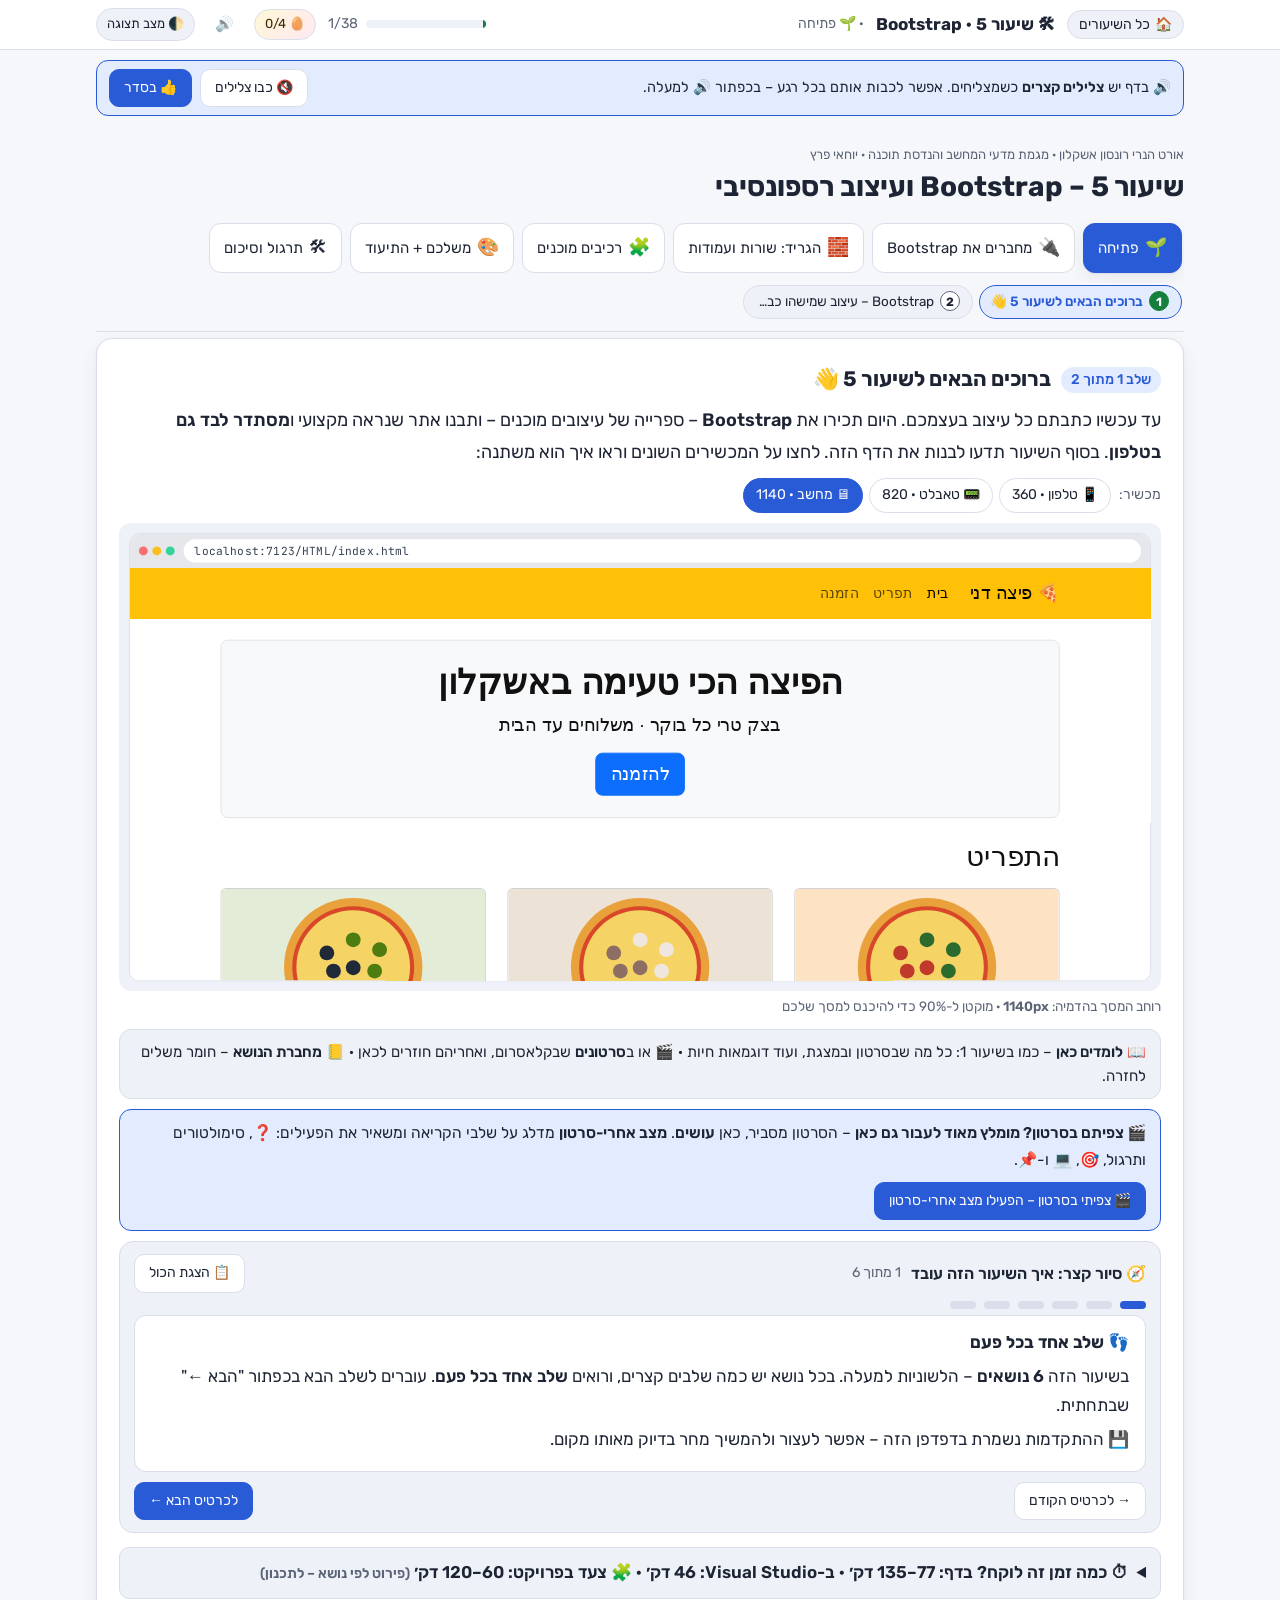
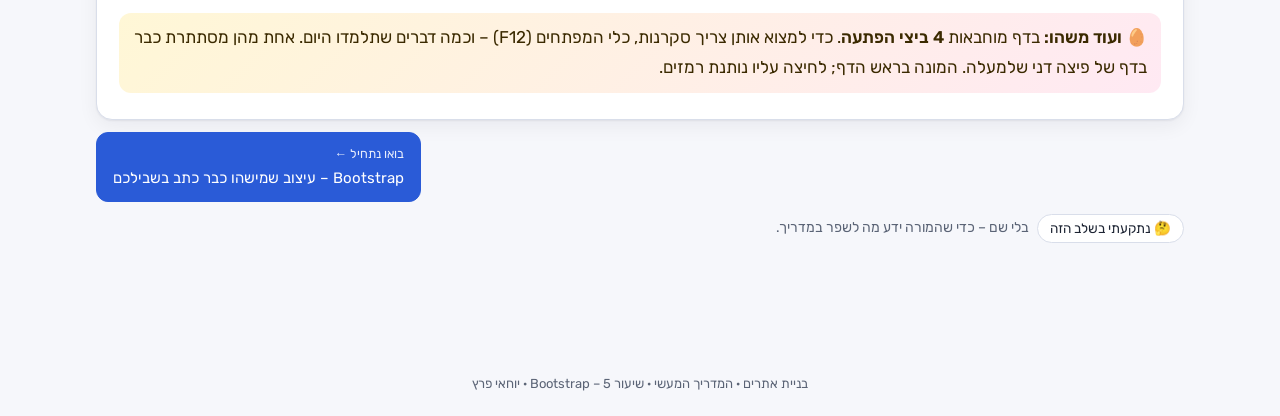
==== bootstrap.html @ 1a8875f1 "Course review fixes: lessons 1-6, submission 1, JS draft restructure" ====
<!DOCTYPE html>
<html lang="he" dir="rtl">
<head>
<meta charset="utf-8" />
<meta name="viewport" content="width=device-width, initial-scale=1" />
<title>שיעור 5 – Bootstrap ועיצוב רספונסיבי | המדריך המעשי</title>
<link rel="preconnect" href="https://fonts.googleapis.com" />
<link href="https://fonts.googleapis.com/css2?family=Rubik:wght@400;500;700&family=JetBrains+Mono:wght@400;600&display=swap" rel="stylesheet" />
<link rel="stylesheet" href="assets/course.css" />
<style>
/* device simulator: the frame keeps its real width and is scaled down to fit */
.dsz{direction:ltr;flex:0 0 auto}
.dsz .framewrap{max-width:none;transform-origin:0 0;transition:none}
.devnote{font-size:13.5px;color:var(--muted);margin-top:4px}
.fh .framewrap{max-width:100%}
/* phone shell for the viewport simulation */
.phone{width:384px;background:#111827;border-radius:34px;padding:14px 12px 18px;transform-origin:0 0;box-shadow:0 10px 30px rgba(0,0,0,.25)}
.phone .notch{width:90px;height:8px;border-radius:99px;background:#374151;margin:0 auto 10px}
.phone .framewrap{border:0;border-radius:14px;max-width:none}
.pclip{width:360px;height:500px;overflow:hidden;background:#fff}
.pclip iframe.mini{transform-origin:0 0;transition:none;margin:0}
/* playground: editor above, wide preview below */
#pg .pg{grid-template-columns:1fr}
#pg .editor textarea{min-height:260px}
/* small helpers */
.rulecap{font-size:13.5px;color:var(--muted)}
.compare .fh{min-width:0}
.egg-w{display:none}
@media (min-width:700px) and (max-width:760px){.egg-w{display:block}}
.egg-w{background:#ede9fe;color:#4c1d95;border-radius:10px;padding:10px 14px;margin-top:12px;font-weight:600}
#pg .pg>*{min-width:0}
.devices{min-width:0}
.ftree{overflow-x:auto}
.pathbox{overflow-wrap:anywhere}
code.brk{white-space:normal!important;overflow-wrap:anywhere}
.stepbox code{white-space:normal;overflow-wrap:anywhere}
.cv .ln.over{background:rgba(244,63,94,.18);border-left-color:#f43f5e}
.cv .ln.over::after{content:"לא נכנס!";font-family:Rubik,Arial,sans-serif;font-size:11px;background:#f43f5e;color:#fff;border-radius:99px;padding:0 7px;margin-left:10px;vertical-align:1px}
td code{overflow-wrap:normal;white-space:normal}
.crumb{direction:ltr;unicode-bidi:isolate}
.cls{font-family:"JetBrains Mono",Consolas,monospace;direction:ltr;unicode-bidi:isolate}
.nw{white-space:nowrap}
.navparts>li{margin-bottom:8px}
.navparts ul{margin-top:6px}
</style>
</head>
<body data-lesson="l5" data-title="שיעור 5" data-next="razor.html" data-next-name="Razor Pages ותבנית Layout">
<header class="topbar"><div class="in">
  <span class="brand">🛠 שיעור 5 · Bootstrap</span>
  <span class="now" id="now"></span>
  <span class="progress" title="שלבים שעברתם בשיעור"><span class="bar"><i id="progBar"></i></span> <span id="progTxt">0/0</span></span>
  <button class="eggbtn" id="eggBtn" type="button" title="ביצי הפתעה – לחצו לרמזים">🥚 <span id="eggCount">0/4</span></button>
  <button class="themebtn" id="themeBtn" type="button">🌓 מצב תצוגה</button>
</div></header>
<dialog id="eggDlg" aria-labelledby="eggTitle">
  <div class="dlg-h"><h3 id="eggTitle">🥚 ביצי הפתעה</h3><button class="btn" type="button" id="eggClose" aria-label="סגירה">✕</button></div>
  <p class="muted" id="eggIntro">בדף מוחבאות 4 ביצים. כל אחת נמצאת בעזרת משהו שלומדים בשיעור. תקועים? לחצו על "רמז נוסף".</p>
  <ul class="egglist" id="eggList"></ul>
  <form class="codebox" id="codeForm"><label for="codeIn">מצאתם קוד סודי?</label><input id="codeIn" autocomplete="off" spellcheck="false" placeholder="הקלידו כאן" /><button class="btn primary" type="submit">בדיקה</button></form>
  <p id="codeMsg" class="res-note"></p>
</dialog>
<div class="toast" id="toast" role="status" aria-live="polite"></div>
<div class="party" id="party" aria-hidden="true"></div>

<main>
<div class="lesson-head">
  <div class="school">אורט הנרי רונסון אשקלון · מגמת מדעי המחשב והנדסת תוכנה · יוחאי פרץ</div>
  <h1>שיעור 5 – Bootstrap ועיצוב רספונסיבי</h1>
</div>
<nav class="topics" id="topics" aria-label="נושאי השיעור"></nav>
<nav class="steps" id="steps" aria-label="השלבים בנושא"></nav>

<!-- ====================================================== 1. opening -->
<section class="topic" data-id="start" data-icon="🌱" data-title="פתיחה">
  <article class="spread welcome">
    <h3>ברוכים הבאים לשיעור 5 👋</h3>
    <p class="lead">עד עכשיו כתבתם כל עיצוב בעצמכם. היום תכירו את <b>Bootstrap</b> – ספרייה של עיצובים מוכנים – ותבנו אתר שנראה מקצועי ו<b>מסתדר לבד גם בטלפון</b>. בסוף השיעור תדעו לבנות את הדף הזה. לחצו על המכשירים השונים וראו איך הוא משתנה:</p>
    <div id="welcomeDev"></div>
    <div class="ways mini"><p>📖 <b>לומדים כאן</b> – כמו בשיעור 1: כל מה שבסרטון ובמצגת, ועוד דוגמאות חיות · 🎬 או ב<b>סרטונים</b> שבקלאסרום, ואחריהם חוזרים לכאן · 📒 <b>מחברת הנושא</b> – חומר משלים לחזרה.</p></div>
    <ol class="ctour" aria-label="🧭 סיור קצר: איך השיעור הזה עובד">
      <li data-t="👣 שלב אחד בכל פעם"><p>בשיעור הזה <b>6 נושאים</b> – הלשוניות למעלה. בכל נושא יש כמה שלבים קצרים, ורואים <b>שלב אחד בכל פעם</b>. עוברים לשלב הבא בכפתור "הבא ←" שבתחתית.</p><p>💾 ההתקדמות נשמרת בדפדפן הזה – אפשר לעצור ולהמשיך מחר בדיוק מאותו מקום.</p></li>
      <li data-t="👆 לומדים בעשייה"><p>כל דוגמה כאן <b>חיה</b>, ובהרבה מהן יש <b>כפתורי מכשיר</b>: 📱 טלפון, 📟 טאבלט, 🖥 מחשב. לוחצים – ורואים איך אותו דף בדיוק מסתדר בכל מסך. אי אפשר לשבור כלום.</p><p>❓ לפני חלק מהתוצאות יש <b>שאלת ניחוש</b>. מותר לטעות – בשביל זה היא שם.</p></li>
      <li data-t="💻 בסוף כל נושא: עושים באמת"><p>שלב <b>"עכשיו אצלכם ב-Visual Studio"</b>. הפעם עובדים ישר על <b>האתר שלכם</b>: מחברים אליו את Bootstrap, והופכים את דף התוכן הראשון (about.html – או השם שנתתם לדף שלכם) ל<b>דף הבסיס</b> של כל דפי התוכן – עם גריד, תפריט וכרטיסים.</p><p>🎯 אחריו – <b>בדיקת הבנה</b> קצרה, בלי ציון. טעיתם? היא תראה לאיזה שלב לחזור.</p></li>
      <li data-t="🆘 נתקעתם?"><p>בכל "עכשיו אצלכם" יש 🔧 <b>רשימת בדיקה</b> – בודקים לפי הסדר. כמעט תמיד התקלה שם.</p><p>עדיין תקועים? 🆘 <b>"ככה שואלים"</b>: את <b>המנטור</b> – כשהקוד לא עובד, או את <b>המחברת</b> בקלאסרום – כשלא הבנתם משהו בחומר.</p></li>
      <li data-t="📌 מה מגישים"><p><b>אחרי השיעור הזה לא מגישים כלום.</b> שיעור 5 ושיעור 6 ביחד מובילים למטלה אחת: <span data-asg="5"></span>. זו <b>הגשה 1</b> – האתר המעוצב כולו – ומגישים אותה רק אחרי שיעור 6.</p><p>כל מה שתבנו היום נכנס להגשה הזו. בסוף השיעור יש שלב שמסכם מה כבר מוכן ומה נשאר (<a href="#" data-go="practice:3">מה מגישים אחרי השיעור הזה?</a>), ולהגשה עצמה יש דף ליווי: <a href="submission1.html">הגשה 1 – צעד אחרי צעד</a>.</p></li>
      <li data-t="⏳ לפני שמתחילים"><p>פתחו ב-Visual Studio את <b>הפרויקט שלכם</b>. צריך שיהיו בו: דף הנחיתה index.html (בקלאסרום הוא נקרא "הדף הראשי"), דף התוכן about.html (או השם שנתתם לו), קובץ העיצוב site-style.css, ושלושת דפי הטפסים. חסר משהו? קודם <a href="html-advanced.html">שיעור 4</a>.</p><p>עוד לא הגשתם את <span data-asg="4"></span>? הגישו אותה לפני שממשיכים: בשיעור הזה מחליפים את כותרת האתר שבניתם בשבילה.</p><p>⏱ כמה זמן הכול לוקח? פתחו למטה את <b>"כמה זמן זה לוקח?"</b> – ותכננו. אפשר (ורצוי) בכמה ישיבות. 🖥 בשלבי 💻 (עכשיו אצלכם) הכי נוח: הדף הזה בחצי מסך, ו-Visual Studio בחצי השני. בשאר השלבים – הדף לבד.</p></li>
    </ol>
    <div class="eggnote">🥚 <b>ועוד משהו:</b> בדף מוחבאות <b><span class="eggn">4</span> ביצי הפתעה</b>. כדי למצוא אותן צריך סקרנות, כלי המפתחים (F12) – וכמה דברים שתלמדו היום. אחת מהן מסתתרת כבר בדף של פיצה דני שלמעלה. המונה בראש הדף; לחיצה עליו נותנת רמזים.</div>
  </article>

  <article class="spread">
    <h3>Bootstrap – עיצוב שמישהו כבר כתב בשבילכם</h3>
    <p><b>Bootstrap</b> היא <b>ספרייה</b> (library) – אוסף מוכן של אלפי כללי CSS, ועוד קצת JavaScript (השפה שרצה בדפדפן, שהזכרנו בשיעור 4) לדברים שזזים, כמו תפריט שנפתח. אתם לא כותבים את הכללים – רק <b>מוסיפים לתגיות שמות של class</b>, ו-Bootstrap כבר יודע איך לעצב אותן.</p>
    <p>הנה אותו HTML בדיוק, פעמיים. בקוד אין אף שורת CSS שלנו – רק class-ים. ההבדל היחיד: בדוגמה אחת הדף מחובר לקובץ של Bootstrap. (את השמות עצמם עוד לא צריך להכיר – נלמד אותם אחד אחד.)</p>
    <div class="codeblock"><pre class="cv" id="s12code"></pre></div>
    <div class="compare" id="s12"></div>
    <div class="bridge">בשיעור 3 <b>המצאתם</b> שם של class (כמו <code>sale</code>) ו<b>כתבתם</b> לו כלל CSS. עם Bootstrap החלק השני כבר עשוי: מישהו כתב אלפי כללים, ואתם רק <b>מלבישים את השמות</b> על התגיות. ממש כמו ב-C#: אתם כותבים <code>Console.WriteLine</code> בלי לכתוב בעצמכם איך היא עובדת – מישהו כבר כתב אותה בספרייה.</div>
    <p>ומה כתוב בתוך הקובץ של Bootstrap? כללי CSS רגילים, כמו שכתבתם בשיעור 3. הנה שניים מהם, בגרסה מפושטת (בקובץ האמיתי הם כתובים בצורה מתוחכמת יותר – אבל זה מה שהם עושים):</p>
    <div class="codeblock"><pre class="cv" id="s12css"></pre></div>
    <div class="what">את <code>text-align: center;</code> אתם מכירים משיעור 3. ה-class <code>text-center</code> הוא בסך הכול <b>שם מוכן</b> להוראה הזו – לכן הכותרת בדוגמה למעלה עברה לאמצע רק בצד שמחובר ל-Bootstrap.</div>
    <p>ועוד דבר שרואים בהשוואה: האותיות של הכותרת "פיצה דני" נעשו <b>דקות יותר</b> – ואף class לא ביקש את זה. ב-Bootstrap יש שני סוגי כללים: כללי class, שפועלים רק על תגית שכתבתם עליה את השם; וקומץ <b>כללי בסיס</b> לתגיות עצמן – כמו <code>body</code>, <code>h1</code> ו-<code>a</code> – שפועלים על כל הדף מהרגע שהקובץ מחובר: גופן, גודל ועובי של כותרות, צבע קישורים.</p>
    <p>היתרון הגדול: אתר שבנוי עם Bootstrap <b>מתאים את עצמו לגודל המסך</b> – מחשב, טאבלט וטלפון. לזה קוראים <b>עיצוב רספונסיבי</b> (responsive – "מגיב" לגודל המסך).</p>
    <div class="tip">💡 הבית של Bootstrap הוא האתר <a href="https://getbootstrap.com/" target="_blank" rel="noopener">getbootstrap.com</a>. יש בו הסברים ודוגמאות לכל class. נשתמש בו לאורך השיעור.</div>
  </article>
</section>

<!-- ====================================================== 2. setup -->
<section class="topic" data-id="setup" data-icon="🔌" data-title="מחברים את Bootstrap">
  <article class="spread">
    <h3>שלוש שורות בכל דף</h3>
    <p>כדי שדף ישתמש ב-Bootstrap, מוסיפים לו שלוש שורות. הנה דף שלם – השורות החדשות מסומנות. (שימו לב: בשם קובץ ה-CSS יש <b>rtl</b>. למה? <a href="#" data-go="setup:4">בשלב 4</a>.)</p>
    <div class="codeblock"><pre class="cv" id="s21code"></pre></div>
    <table>
      <tr><th>שורה</th><th>איפה</th><th>מה היא עושה</th></tr>
      <tr><td>שורת ה-<code>meta</code> עם viewport</td><td>ב-head</td><td>חשובה בטלפון. נבין אותה <a href="#" data-go="setup:5">בעוד כמה שלבים</a>.</td></tr>
      <tr><td><code>link</code> לקובץ ה-CSS</td><td>ב-head</td><td>מחברת את כל הכללים של Bootstrap – בדיוק כמו ה-link לקובץ העיצוב משיעור 3 (בדף התרגול זה היה style.css, ובאתר שלכם – <span class="nw">site-style.css</span>).</td></tr>
      <tr><td><code>script</code> לקובץ ה-JS</td><td>בסוף ה-body, לפני <code>&lt;/body&gt;</code></td><td>מחברת את קוד ה-JavaScript של Bootstrap – הוא מפעיל דברים שזזים, כמו תפריט שנפתח בלחיצה.</td></tr>
    </table>
    <div class="what"><code>script</code> היא תגית חדשה: היא מחברת לדף קובץ JavaScript – כמו ש-<code>link</code> מחברת קובץ CSS. המאפיין <code>src</code> אומר איפה הקובץ, בדיוק כמו בתמונה. למה היא בסוף ה-body? כי קודם הדפדפן מציג את התוכן, ורק אחר כך טוען את הקוד ש"מפעיל" אותו – כך הדף מופיע מהר יותר.</div>
    <div class="trap">סוגרים את script בקיצור, כמו את link – כותבים <code>&lt;script src="..." /&gt;</code> ומסיימים. ב-meta, ב-link וב-img הקיצור עובד, כי אין להן תוכן. script היא תגית עם פתיחה וסגירה, והדפדפן לא מקבל בה את הקיצור: הקוד של Bootstrap לא ירוץ – ולא תופיע שום הודעת שגיאה. תמיד כותבים <code>&lt;script src="..."&gt;&lt;/script&gt;</code> – עם תגית סוגרת, גם כשאין שום דבר באמצע.</div>
    <div class="tip">💡 לפעמים קוראים לשלב הזה "התקנה" של Bootstrap. בפועל לא מתקינים כלום – רק <b>מקשרים</b> לקבצים, כמו שקישרתם לקובץ CSS.</div>
    <details class="more"><summary>🚀 להעמקה: למה דווקא bundle?</summary>
      <p>בתיקייה js של Bootstrap יש כמה קבצים. <b>bundle</b> פירושו "חבילה": בקובץ <code>bootstrap.bundle.min.js</code> ארוז גם הקוד של Bootstrap וגם ספרייה קטנה נוספת בשם <b>Popper</b>, שיודעת לחשב איפה להציג חלונית קופצת – למשל רשימה נפתחת (dropdown) או בועת הסבר (tooltip) – כך שלא תיחתך בקצה המסך.</p>
      <p>הקובץ <code>bootstrap.min.js</code> (בלי bundle) הוא בלי Popper. לכן הכי פשוט לקשר תמיד ל-bundle – וכל הרכיבים יעבדו. אפשר לקרוא עוד ב-<a href="https://getbootstrap.com/docs/5.3/getting-started/introduction/" target="_blank" rel="noopener">התיעוד של Bootstrap</a> (באנגלית).</p>
    </details>
  </article>

  <article class="spread act">
    <h3>Bootstrap כבר נמצא בפרויקט שלכם</h3>
    <p>כשיצרתם את הפרויקט, Visual Studio כבר הכניס לתוכו את Bootstrap – בתיקייה <b>wwwroot/lib/bootstrap/dist</b>. לכן מקשרים לקבצים שבפרויקט, ולא לאתר באינטרנט. בואו נלך מהדף אל הקובץ, צעד אחר צעד. לחצו על "הצעד הבא" (הקובץ שאליו רוצים להגיע מסומן בקו ירוק מקווקו):</p>
    <div class="walk">
      <div class="ftree" id="ftree"></div>
      <div>
        <div class="pathbox" id="pathbox"></div>
        <p id="walkTxt" style="min-height:3.5em"></p>
        <div class="ctrls"><button class="btn primary" id="walkNext" type="button">הצעד הבא ←</button><button class="btn" id="walkReset" type="button">↺ מההתחלה</button></div>
      </div>
    </div>
    <div class="bridge">זה בדיוק כמו <code>../css/site-style.css</code> משיעור 3, רק דרך יותר תיקיות: <code>../</code> עולה מ-HTML ל-wwwroot, ומשם נכנסים פנימה, תיקייה אחרי תיקייה: <span class="crumb">lib/bootstrap/dist/css</span>. זה נתיב יחסי (relative), כמו בשיעורים 2 ו-3. וקובץ ה-JS? אותו מסלול, רק בתיקייה js במקום css: <code class="brk">../lib/bootstrap/dist/js/bootstrap.bundle.min.js</code></div>
    <div class="tip">💡 מה זה <b>min</b> בשם הקובץ? minified – "מכווץ": מחקו ממנו את כל הרווחים והשורות כדי שייטען מהר. אל תערכו אותו – לעיצוב שלכם יש קובץ משלכם. ורוצים לדעת איזו גרסה של Bootstrap יש בפרויקט? פתחו את הקובץ – הגרסה כתובה בשורות הראשונות שלו. בפרויקט שלכם זו כנראה גרסה 5.1 או גרסה 5.3. כל מה שלומדים בשיעור הזה עובד בשתיהן.</div>
  </article>

  <article class="spread">
    <h3>דרך אחרת: לקשר לאינטרנט (CDN)</h3>
    <p>אפשר גם לקשר לקבצים של Bootstrap ששמורים <b>באינטרנט</b>. השרת שמגיש אותם נקרא <b>CDN</b> (Content Delivery Network – רשת שרתים שמגישה קבצים מוכנים במהירות, מכל מקום בעולם). <b>בקורס לא נשתמש בדרך הזו</b> – אבל תפגשו אותה בהרבה דוגמאות ברשת, אז כדאי לזהות אותה. ככה היא נראית:</p>
    <div class="codeblock"><pre class="cv" id="s23code"></pre></div>
    <table>
      <tr><th></th><th>📁 קבצים בפרויקט (מה שאנחנו עושים)</th><th>🌐 CDN</th></tr>
      <tr><td><b>מה כותבים ב-href</b></td><td>נתיב בפרויקט: <code class="brk">../lib/bootstrap/...</code></td><td>כתובת אינטרנט: <code class="brk">https://cdn.jsdelivr.net/...</code></td></tr>
      <tr><td><b>בלי אינטרנט</b></td><td>עובד ✔</td><td>העיצוב עלול להיעלם ✘</td></tr>
      <tr><td><b>הגרסה</b></td><td>זו שבפרויקט שלכם (5.1 או 5.3)</td><td>זו שכתובה בכתובת (בדוגמה: 5.3.3) – עלולה להיות שונה ממה שלמדתם</td></tr>
    </table>
    <div class="what">בשתי הדרכים מקבלים את אותם class-ים בדיוק. ההבדל הוא רק <b>מאיפה</b> הדפדפן מביא את הקובץ. בפרויקט שלנו – מהפרויקט עצמו.</div>
  </article>

  <article class="spread act">
    <h3>דף בעברית: dir וקובץ RTL</h3>
    <p>עברית נכתבת <b>מימין לשמאל</b> – RTL (right to left). בדף בעברית עם Bootstrap צריך שני דברים:</p>
    <ol>
      <li>בתגית html: <code>lang="he" dir="rtl"</code> – כמו בכל דף שבניתם מאז שיעור 1.</li>
      <li>לקשר לקובץ המיוחד <code>bootstrap.rtl.min.css</code> – הוא נמצא באותה תיקייה בדיוק, ליד הקובץ הרגיל.</li>
    </ol>
    <p>למה צריך קובץ מיוחד? בואו נבדוק. הנה טופס קטן עם רשימה נפתחת ותיבת סימון (משיעור 4). את ה-class-ים של הטופס נכיר בהמשך השיעור – עכשיו חשוב רק <b>איפה כל דבר עומד</b>:</p>
    <div class="codeblock"><pre class="cv" id="s24code"></pre></div>
    <div class="predict" id="p24"></div>
    <!-- data-lock: the captions tell the answer of #p24 – the whole comparison is covered until the guess -->
    <div class="compare" id="s24" data-lock></div>
    <div class="what">הקובץ הרגיל של Bootstrap נכתב לאנגלית – הוא "חושב משמאל לימין". לכן עם הקובץ הרגיל, תיבת הסימון נדחקת לקצה ה<b>שמאלי</b> – רחוק מהמילים שבימין – וגם החץ של הרשימה בצד הלא נכון. למה <code>dir="rtl"</code> לבד לא הספיק? הוא הופך רק את מה שלא נקבע לו צד, כמו כיוון הטקסט. אבל בקובץ הרגיל יש כללים שכתוב בהם במפורש "שמאל" – ובהם dir לא נוגע. בקובץ ה-RTL אותם כללים כתובים הפוך. וגם להפך: קובץ ה-RTL בלי dir משאיר את הטקסט מיושר לשמאל. <b>לכן, בכל דף בעברית – שניהם: <code>dir="rtl"</code> וגם <code>bootstrap.rtl.min.css</code>.</b></div>
    <div class="tip">💡 רוצים לקרוא עוד? הדף על RTL בתיעוד של Bootstrap: <a href="https://getbootstrap.com/docs/5.3/getting-started/rtl/" target="_blank" rel="noopener">getbootstrap.com/docs/5.3/getting-started/rtl</a> (באנגלית).</div>
  </article>

  <article class="spread act">
    <h3>שורת ה-viewport: מה היא עושה?</h3>
    <p>נשארה השורה הראשונה מתוך השלוש (viewport – "חלון התצוגה": החלק של המסך שבו הדף מוצג):</p>
    <div class="codeblock"><pre class="cv" id="s25code"></pre></div>
    <p>כדי להבין אותה, צריך לדעת משהו מפתיע על טלפונים.</p>
    <div class="predict" id="p25"></div>
    <div class="ctrls"><div class="seg" id="s25seg"></div></div>
    <div id="s25"></div>
    <div class="what" id="s25what" hidden>טלפונים עדיין מכבדים אתרים ישנים, שנבנו רק למחשב. לכן, כשאין שורת viewport, הטלפון <b>מעמיד פנים שהמסך שלו רחב</b> (בערך 980 פיקסלים), בונה את הדף ברוחב הזה – ואז <b>מקטין הכול</b> כדי שייכנס. התוצאה: טקסט זעיר, וצריך לעשות זום עם האצבעות. השורה <code>width=device-width</code> אומרת: "הרוחב שלי הוא הרוחב האמיתי של המכשיר". רק אז Bootstrap יכול לסדר את הדף בשבילו.</div>
    <!-- data-lock: the slow explanation tells the answer, so it opens only after the guess -->
    <details class="more" data-lock><summary>🐢 רוצים הסבר לאט יותר?</summary>
      <p>דמיינו שמישהו שולח לכם פוסטר ענק, ברוחב של מטר. יש שתי דרכים להראות אותו בטלפון:</p>
      <ol>
        <li><b>להקטין את כל הפוסטר</b> כדי שייכנס למסך. רואים הכול – אבל האותיות קטנות מדי לקריאה. זה מה שהטלפון עושה <b>בלי</b> שורת viewport.</li>
        <li><b>לסדר את התוכן מחדש</b> ברוחב של הטלפון: אותו תוכן, באותיות רגילות, אחד מתחת לשני. זה מה שקורה <b>עם</b> שורת viewport – ו-Bootstrap הוא זה שמסדר.</li>
      </ol>
      <p>בשפת הקוד: <code>width=device-width</code> = "רוחב הדף = רוחב המכשיר". <code>initial-scale=1</code> = "בלי זום בהתחלה".</p>
    </details>
    <div class="tip">💡 איך בודקים דף בגודל של טלפון, בלי טלפון? בדפדפן במחשב: F12 (כלי המפתחים), ואז Ctrl+Shift+M – הדף מוצג בתוך מסגרת, ובראשה אפשר לבחור רוחב. כך תבדקו מעכשיו כל דף שלכם. ובטלפון שלכם? האתר שלכם לא ייפתח שם: localhost הוא "המחשב הזה" (שיעור 1), והטלפון הוא מחשב אחר. (ההדמיה שלמעלה מדמה את מה שטלפון אמיתי עושה.)</div>
    <div class="egg-w" id="eggWidth">🥚 תפסתם את המסך ברוחב המדויק! ההודעה הזו מופיעה רק כשהחלון ברוחב 700 עד 760 פיקסלים – כלל CSS שפועל רק בטווח רוחב מסוים. בדיוק ככה Bootstrap בנוי בפנים. הקוד הסודי: BREAKPOINT</div>
  </article>
  <article class="spread vsstep">
    <h3>💻 עכשיו אצלכם ב-Visual Studio</h3>
    <p>מחברים את Bootstrap ל<b>דף התוכן הראשון</b> שלכם (about.html משיעור 2 – או השם שנתתם לו), ולדף הנחיתה index.html. במהלך השיעור הדף about.html יהפוך ל<b>דף הבסיס</b> של כל דפי התוכן באתר – לכן מתחילים בו.</p>
    <ol class="vsdo">
      <li>ב-Solution Explorer פתחו את התיקיות wwwroot &rlm;←&rlm; lib &rlm;←&rlm; bootstrap &rlm;←&rlm; dist &rlm;←&rlm; css, ודאו שהקובץ <b>bootstrap.rtl.min.css</b> נמצא שם. זה הקובץ שאליו נקשר (<a href="#" data-go="setup:2">הדרך אליו – בשלב 2</a>).</li>
      <li>פתחו את about.html (בתיקייה HTML). בשורה של התגית html ודאו שכתוב <code>lang="he" dir="rtl"</code> (כמו בשיעור 2).</li>
      <li>בתוך ה-head, מיד אחרי השורה של <code>meta charset</code>, הדביקו את שתי השורות האלה. הן חייבות להיות <b>מעל</b> השורה של <span class="nw">site-style.css</span> שכבר יש לכם משיעור 3: קודם Bootstrap, ואחריו העיצוב שלכם – כך, כשכלל שלכם וכלל של Bootstrap שווים בכוח, שלכם מנצח. (למה? <a href="#" data-go="mine:1">בנושא "משלכם + התיעוד"</a>.)
        <div class="codeblock"><button class="copy" type="button">העתקה</button><pre data-code="html">
&lt;meta name="viewport" content="width=device-width, initial-scale=1" /&gt;
&lt;link rel="stylesheet" href="../lib/bootstrap/dist/css/bootstrap.rtl.min.css" /&gt;
</pre></div></li>
      <li>בסוף ה-body – בשורה האחרונה, מיד לפני <code>&lt;/body&gt;</code> – הדביקו:
        <div class="codeblock"><button class="copy" type="button">העתקה</button><pre data-code="html">
&lt;script src="../lib/bootstrap/dist/js/bootstrap.bundle.min.js"&gt;&lt;/script&gt;
</pre></div></li>
      <li>בדיקה שהחיבור עובד: לכותרת h1 של הדף הוסיפו <code>class="text-center"</code> – כמו <a href="#" data-go="start:2">בדוגמה הראשונה של השיעור</a>. (כבר יש לה class? הוסיפו את text-center באותן מירכאות, אחרי רווח.) שמרו (Ctrl+S), ואז קליק ימני על about.html &rlm;←&rlm; <b>View in Browser</b>.</li>
      <li>עשו את צעדים 2–4 גם בדף הנחיתה <b>index.html</b> – אותן שלוש שורות, באותם מקומות. כך שני הדפים מוכנים לתפריט המשותף שתבנו בנושא "רכיבים מוכנים".</li>
    </ol>
    <div class="expect">בכתובת שמסתיימת ב-<code>/HTML/about.html</code> רואים: הכותרת באמצע השורה – סימן ש-Bootstrap מחובר. גם בלי שהוספתם class, הדף נראה קצת אחרת – אלה <a href="#" data-go="start:2">כללי הבסיס</a> של Bootstrap: הכותרות בגודל ובעובי אחרים, ו-body בלי margin – לכן התוכן צמוד לקצה החלון (בנושא הבא container יחזיר את הרווח). ובדיקה בטוחה, גם אם הכותרת שלכם כבר הייתה באמצע קודם: בדפדפן F12 &rlm;←&rlm; Console – אין שגיאה אדומה (404). אותו דבר ב-index.html.</div>
    <div class="trouble" id="trSetup"></div>
  </article>
  <article class="spread cpstep">
    <h3>🎯 הבנתם את כל מה שלמדתם עד עכשיו?</h3>
    <div id="cpSetup"></div>
  </article>
</section>

<!-- ====================================================== 3. grid -->
<section class="topic" data-id="grid" data-icon="🧱" data-title="הגריד: שורות ועמודות">
  <article class="spread act">
    <h3>container, row, col – שלוש קופסאות</h3>
    <p>הדרך של Bootstrap לסדר דף נקראת <b>גריד</b> (Grid – רשת). היא בנויה משלוש קופסאות, אחת בתוך השנייה:</p>
    <ul>
      <li><code>container</code> – העוטף החיצוני. ממרכז את התוכן ושומר שהוא לא יימרח על כל רוחב של מסך ענק.</li>
      <li><code>row</code> – שורה.</li>
      <li><code>col</code> – עמודה בתוך השורה (column).</li>
    </ul>
    <p>הוסיפו קופסה אחרי קופסה, ושימו לב מה משתנה בכל פעם:</p>
    <div class="ctrls"><div class="seg" id="s31seg"></div></div>
    <div class="codeblock"><pre class="cv" id="s31code"></pre></div>
    <div id="s31"></div>
    <p class="rulecap">הצבעים והקווים – CSS קטן שהוספנו רק כדי שתראו את הקופסאות: <b style="color:#7c3aed">סגול עבה = container</b> (הוא div, כמו בשיעור 3), <b style="color:#16a34a">ירוק מקווקו = row</b>.</p>
    <div class="what" id="s31what"></div>
    <div class="bridge">זוכרים את הטבלאות משיעור 4? <code>row</code> הוא כמו שורה בטבלה (<code>tr</code>), ו-<code>col</code> הוא כמו תא (<code>td</code>). ההבדל הגדול: טבלה תמיד נשארת טבלה, וגריד יודע <b>להסתדר מחדש</b> בטלפון. עוד מעט תראו איך.</div>
  </article>

  <article class="spread act">
    <h3>12 חלקים בכל שורה</h3>
    <p>כל שורה מחולקת ל-<b>12 חלקים שווים</b>. המספר אחרי <code>col-</code> אומר כמה חלקים העמודה תופסת: <code>col-6</code> = 6 מתוך 12 = חצי. <code>col-4</code> = שליש. <code>col-3</code> = רבע. ו-<code>col</code> בלי מספר = כל העמודות מתחלקות שווה בשווה.</p>
    <div class="predict" id="p32"></div>
    <div class="ctrls"><div class="seg" id="s32seg"></div></div>
    <div class="codeblock"><pre class="cv" id="s32code"></pre></div>
    <div id="s32"></div>
    <p class="rulecap">הסרגל האפור למעלה (1 עד 12) – רק להמחשה, כדי לספור חלקים.</p>
    <div class="what" id="s32what"></div>
    <!-- data-lock: the trap and the slow explanation both tell the answer of #p32 – covered until the guess -->
    <div class="trap" id="s32trap" data-lock>עמודה יורדת שורה בלי שהתכוונתם. רציתם שתיים זו ליד זו וכתבתם <code>col-8</code> ועוד <code>col-6</code>? 14 לא נכנס ב-12, והשנייה <b>יורדת לשורה הבאה</b> – בלי הודעת שגיאה. רוצים אותן זו ליד זו? הסכום שלהן – 12 לכל היותר.</div>
    <details class="more" data-lock><summary>🐢 רוצים הסבר לאט יותר?</summary>
      <p>חשבו על פיצה של פיצה דני, חתוכה ל-<b>12 משולשים</b>. השורה (<code>row</code>) היא הפיצה, וכל עמודה מקבלת כמה משולשים:</p>
      <ul>
        <li><code>col-6</code> = 6 משולשים = חצי פיצה.</li>
        <li><code>col-4</code> = 4 משולשים = שליש. שלוש עמודות כאלה = פיצה שלמה.</li>
        <li><code>col-8</code> ועוד <code>col-6</code> = 14 משולשים – יותר ממה שיש בפיצה אחת! אז העמודה השנייה "עוברת" לפיצה הבאה, כלומר לשורה הבאה.</li>
      </ul>
      <p>ולמה דווקא 12? כי 12 מתחלק יפה ב-2, 3, 4 ו-6 – אפשר לחלק לחצאים, לשלישים ולרבעים.</p>
    </details>
    <div class="tip" data-lock>💡 ירידת שורה היא לא שגיאה – זה הכלל שכל הגריד בנוי עליו: עמודה שלא נכנסת יורדת לשורה הבאה. לכן <code>row</code> אחד יכול להחזיק כמה שורות על המסך. בשלבים הבאים נשתמש בזה בכוונה.</div>
  </article>

  <article class="spread act">
    <h3>איך זה נראה בטלפון?</h3>
    <p>שלוש מנות, כל אחת <code>col-4</code>. במחשב זה נראה מצוין. עכשיו בחרו <b>📱 טלפון</b>:</p>
    <div class="codeblock"><pre class="cv" id="s33code"></pre></div>
    <div id="s33"></div>
    <div class="what">בטלפון ברוחב 360, כל עמודה מקבלת שליש – בערך 120 פיקסלים. הטקסט נמעך לשורות קצרות, וקשה לקרוא. מה היינו רוצים? <b>סידור שמתאים לכל מסך</b> – ולא אותו סידור צפוף בכולם. לזה בדיוק נועדו נקודות השבירה – בשלב הבא.</div>
    <div class="tip">💡 על כפתורי המכשיר: המסגרת מקבלת בדיוק את הרוחב שבחרתם, ו-Bootstrap מגיב אליה כמו למסך אמיתי. כשהמסך שלכם צר מדי – ההדמיה מוקטנת כדי להיכנס, וכתוב מתחתיה בכמה.</div>
  </article>

  <article class="spread act">
    <h3>נקודות שבירה: col-md-4</h3>
    <p>אפשר לכתוב באמצע השם של עמודה <b>מאיזה רוחב מסך</b> ה-class מתחיל לפעול:</p>
    <div class="anat">
      <div class="tok" style="--tc:#93c5fd"><code>col</code><span><b>עמודה</b>כמו קודם</span></div>
      <div class="tok" style="--tc:#f9a8d4"><code>-md</code><span><b>מאיזה רוחב</b>שם של רוחב מסך</span></div>
      <div class="tok" style="--tc:#86efac"><code>-4</code><span><b>כמה חלקים</b>4 מתוך 12</span></div>
    </div>
    <p>לרוחב כזה קוראים <b>נקודת שבירה</b> (breakpoint) – הנקודה שבה הסידור "נשבר" ומשתנה. הטבלה של כל הרוחבים תיפתח אחרי הניחוש.</p>
    <div class="predict" id="p34"></div>
    <div class="codeblock"><pre class="cv" id="s34code"></pre></div>
    <div id="s34"></div>
    <div class="what" id="s34what" hidden>מ-md (768) ומעלה, כל מנה מקבלת 4 מתוך 12 – שלוש בשורה. מתחת ל-md, ה-class לא פועל, וכל מנה תופסת <b>שורה שלמה</b>. זה הכלל של 12 החלקים: 12 ועוד 12 ועוד 12 לא נכנס בשורה אחת, אז כל מנה יורדת שורה. עברו בין המכשירים וראו בדיוק איפה זה מתחלף.</div>
    <!-- data-lock: the C# bridge and the slow explanation tell the answer of #p34 – covered until the guess -->
    <p data-lock>הרוחבים של כל השמות:</p>
    <table data-lock>
      <tr><th>שם</th><th>מרוחב</th><th>מכשיר לדוגמה</th></tr>
      <tr><td>(בלי שם)</td><td>0</td><td>טלפון</td></tr>
      <tr><td><code>sm</code></td><td>576px</td><td>טלפון לרוחב</td></tr>
      <tr><td><code>md</code></td><td>768px</td><td>טאבלט</td></tr>
      <tr><td><code>lg</code></td><td>992px</td><td>מחשב קטן או חלון לא מלא</td></tr>
      <tr><td><code>xl</code></td><td>1200px</td><td>מסך מחשב רחב</td></tr>
      <tr><td><code>xxl</code></td><td>1400px</td><td>מסך גדול</td></tr>
    </table>
    <div class="tip" data-lock>💡 "טלפון", "טאבלט" ו"מחשב" הם רק דוגמאות. Bootstrap לא יודע איזה מכשיר יש לכם – הוא בודק דבר אחד: <b>כמה רחב חלון הדפדפן</b>. חלון צר במחשב מתנהג בדיוק כמו טלפון. בהדמיות "מחשב" הוא 1140 – נקודת השבירה <code>lg</code>; מסך מחשב רגיל, 1920, הוא כבר <code>xxl</code>.</div>
    <div class="bridge" data-lock>ב-C# זה היה נראה בערך כך – בדיוק מה ש-<code>col-md-4</code> אומר:<div class="codeblock"><pre class="cv" id="s34cs"></pre></div>Bootstrap כותב את התנאי בשבילכם בתוך הקובץ שלו.</div>
    <details class="more" data-lock><summary>🐢 רוצים הסבר לאט יותר?</summary>
      <p>כש-Bootstrap פוגש מנה עם <code>col-md-4</code>, הוא שואל שאלה אחת: "<b>חלון הדפדפן רחב לפחות 768 פיקסלים?</b>"</p>
      <ul>
        <li><b>כן</b> (טאבלט, מחשב) – המנה מקבלת 4 משולשים מתוך 12. שלוש מנות = שורה מלאה.</li>
        <li><b>לא</b> (טלפון) – ה-class "לא נדלק", והמנה מתנהגת כמו div רגיל: תופסת את כל הרוחב.</li>
      </ul>
      <p>הכלל לזכור: <b>class עם שם של נקודת שבירה פועל מהרוחב הזה ומעלה.</b> class בלי שם (כמו <code>col-4</code>) פועל תמיד, בכל רוחב.</p>
    </details>
  </article>

  <article class="spread act">
    <h3>🔬 מעבדת גריד: כמה class-ים על אותה עמודה</h3>
    <p>לעמודה מותר לתת <b>כמה class-ים של רוחב</b> – אחד לכל נקודת שבירה, עם רווח ביניהם. למשל <code>col-12 col-md-6</code>:</p>
    <ul>
      <li><code>col-12</code> – בלי שם של נקודת שבירה, אז הוא פועל <b>תמיד</b>: 12 מתוך 12, שורה שלמה.</li>
      <li><code>col-md-6</code> – "נדלק" מ-md ומעלה, ו<b>גובר</b> על הקודם: חצי שורה.</li>
    </ul>
    <p>הכלל: מבין ה-class-ים שכבר נדלקו, קובע זה של <b>נקודת השבירה הגדולה ביותר</b>. הסדר שבו כותבים אותם בתוך המירכאות לא משנה: <code>col-md-6 col-12</code> הוא אותו דבר בדיוק. עכשיו נסו בעצמכם – בחרו class לשלוש המנות, ועברו בין המכשירים. מתחת להדמיה כתוב כמה מנות יש בכל שורה.</p>
    <div class="ctrls"><span class="lbl">ה-class של כל מנה:</span><div class="seg" id="s35cls"></div></div>
    <div class="codeblock"><pre class="cv" id="s35code"></pre></div>
    <div id="s35"></div>
    <p class="res-note" id="s35count"></p>
    <div class="tip">
      <b>🎯 אתגר:</b> איזו מהאפשרויות נותנת <b>מנה אחת</b> בשורה בטלפון, <b>שתיים</b> בטלפון לרוחב ובטאבלט, ו<b>שלוש</b> במחשב? בחרו אותה, ובדקו אותה בכל ארבעת המכשירים – כשתעברו על כולם, המעבדה תודיע שפתרתם.
    </div>
    <details><summary>🔓 הראו לי את הפתרון</summary><p><code>col-sm-6 col-lg-4</code>. מתחת ל-sm אף class לא נדלק – שורה שלמה, מנה אחת. מ-sm (576) ומעלה נדלק <code>col-sm-6</code> – חצי, שתיים בשורה. ומ-lg (992) ומעלה נדלק גם <code>col-lg-4</code> וגובר – שליש, שלוש בשורה.</p></details>
  </article>

  <article class="spread act">
    <h3>row-cols, רווחים ותמונות</h3>
    <p>יש דרך קצרה יותר: במקום לכתוב class על <b>כל</b> עמודה, כותבים על <b>השורה</b> כמה עמודות יהיו בה (cols – קיצור של columns, עמודות). העמודות עצמן מקבלות רק <code>col</code>. עברו בין המכשירים:</p>
    <div class="ctrls"><span class="lbl">התמונות:</span><div class="seg" id="s36img"></div></div>
    <div class="codeblock"><pre class="cv" id="s36code"></pre></div>
    <div id="s36"></div>
    <p class="res-note" id="s36count"></p>
    <p class="rulecap">הקופסאות הצהובות – רק כדי שתראו איפה כל עמודה.</p>
    <div class="what">שלושה class-ים על השורה – שלושה כללים:
      <br>• <code>row-cols-1</code> – תמיד: עמודה אחת בשורה (טלפון).
      <br>• <code>row-cols-sm-2</code> – מ-sm ומעלה: שתיים בשורה (טלפון לרוחב).
      <br>• <code>row-cols-md-4</code> – מ-md ומעלה: ארבע בשורה (טאבלט ומחשב).
      <br>כל class גובר על הקודם כשהמסך מספיק רחב – אותו כלל מהמעבדה: קובעת נקודת השבירה הגדולה ביותר שכבר נדלקה.
      <br><br><span id="s36imgWhy"></span></div>
    <div class="tip">💡 ומה זה <code>g-3</code>? g = gutter – <b>רווח</b> בין העמודות, גם לרוחב וגם לגובה. המספר בין 0 (צמוד) ל-5 (הכי רחוק). רק ש-<code>g-5</code> רחב מדי לטלפון – הוא יוצר גלילה הצידה.</div>
    <details class="more"><summary>🚀 להעמקה: מה כתוב בתוך Bootstrap?</summary>
      <p>מאחורי כל class עם נקודת שבירה מסתתר כלל CSS מיוחד בשם <b>media query</b> (בערך: "שאלה על המסך"). הוא אומר לדפדפן: "את הכללים שבפנים – החילו רק כשהמסך רחב לפחות כך וכך". ככה, בקיצור, כתוב <code>col-md-4</code> בתוך הקובץ של Bootstrap:</p>
      <div class="codeblock"><pre data-code="css">
@media (min-width: 768px) {
    .col-md-4 {
        flex: 0 0 auto;      /* part of the row layout */
        width: 33.33333333%; /* 4 of 12 */
    }
}
</pre></div>
      <p>מתחת ל-768 הכלל פשוט <b>לא קיים</b> – ולכן העמודה תופסת שורה שלמה. אותו כלי זמין גם לכם: אפשר לכתוב media query <span class="nw">ב-site-style.css</span>, למשל כדי להקטין כותרת רק בטלפון. קראו עוד ב-<a href="https://developer.mozilla.org/en-US/docs/Web/CSS/CSS_media_queries/Using_media_queries" target="_blank" rel="noopener">MDN: Using media queries</a> (באנגלית).</p>
    </details>
  </article>
  <article class="spread vsstep">
    <h3>💻 עכשיו אצלכם ב-Visual Studio</h3>
    <p>הופכים את about.html ל<b>דף הבסיס של דפי התוכן</b>: container שמרחיק את התוכן מהקצוות, ושורה עם שתי עמודות – טקסט ותמונה – שבטלפון יורדות אחת מתחת לשנייה. על הדף הזה תבנו את כל דפי התוכן של הגשה 1.</p>
    <ol class="vsdo">
      <li>ב-about.html עטפו את כל התוכן שבתוך ה-body ב-container: שורה חדשה <code>&lt;div class="container"&gt;</code> מיד אחרי <code>&lt;body&gt;</code>, ושורה <code>&lt;/div&gt;</code> מיד <b>לפני</b> שורת ה-script. (ה-script נשאר מחוץ ל-container – הוא לא חלק מהתוכן.) גם כותרת האתר משיעור 4 – ה-div עם <code>class="site-header"</code> – נכנסת בינתיים לתוך ה-container. בנושא הבא תחליפו אותה בתפריט של Bootstrap.</li>
      <li>בתוך ה-container, מיד אחרי ה-h1, הדביקו שורה עם שתי עמודות. (ה-h1 שלכם בתוך קופסת <code>box</code>? הדביקו אותה מיד אחרי ה-<code>&lt;/div&gt;</code> שסוגר את הקופסה.) שמרו – הדף עדיין נראה כמו קודם, ובסופו שורה חדשה עם "כאן הטקסט של הדף" ועם תמונה:
        <div class="codeblock"><button class="copy" type="button">העתקה</button><pre data-code="html" data-marks="7:new">
&lt;div class="row"&gt;
    &lt;div class="col-md-8"&gt;
        &lt;p&gt;כאן הטקסט של הדף.&lt;/p&gt;
        &lt;!-- move the rest of your content here --&gt;
    &lt;/div&gt;
    &lt;div class="col-md-4"&gt;
        &lt;img src="../Img/my-image.jpg" alt="תיאור התמונה" class="img-fluid" /&gt;
    &lt;/div&gt;
&lt;/div&gt;
</pre></div></li>
      <li><b>מעבירים לעמודות.</b> בעמודה השנייה (<code>col-md-4</code>): גזרו (Ctrl+X) את שורת ה-img שכבר יש בדף (משיעור 2), והדביקו (Ctrl+V) אותה במקום שורת ה-img שבדוגמה. מחקו ממנה את <code>width="…"</code> (אם יש) וודאו שיש בה <code>class="img-fluid"</code> (<a href="#" data-go="grid:6">השלב על row-cols ותמונות</a>) – את הרוחב קובעת עכשיו העמודה. (תמונות בגודל מתאים, לא מתוחות – גם זה סעיף במחוון של הגשה 1.)<br>
        בעמודה הראשונה (<code>col-md-8</code>): במקום "כאן הטקסט של הדף" העבירו לשם את הפסקה שכבר יש בדף, ובמקום ההערה – את כל שאר התוכן: קופסת התוכן, אם יש (ה-div עם <code>class="box"</code> משיעור 3), והקישור חזרה לדף הנחיתה. ה-h1 נשאר מעל השורה; רק אם הוא בתוך הקופסה, הוא עובר איתה לעמודה – וזה בסדר.</li>
      <li>שמרו (Ctrl+S), ואז קליק ימני על about.html &rlm;←&rlm; <b>View in Browser</b>.</li>
      <li>בדיקה בגודל טלפון: בדפדפן F12, ואז Ctrl+Shift+M. בראש התצוגה, בתפריט <b>Dimensions</b>, בחרו <b>Responsive</b>, ובשדה הרוחב שלידו כתבו <b>360</b>. אחר כך נסו <b>767</b> ו-<b>768</b> – ותראו בדיוק איפה הסידור מתחלף. (דרך מהירה, בלי F12: הצרו את חלון הדפדפן עצמו – גררו את הקצה שלו פנימה.)</li>
    </ol>
    <div class="expect">בכתובת שמסתיימת ב-<code>/HTML/about.html</code> רואים: התוכן כבר לא צמוד לקצה החלון. בחלון רחב – הטקסט בימין והתמונה בשמאל, באותה שורה. ברוחב 360 – התמונה מתחת לטקסט, ולא רחבה מהמסך. ב-767 הן עדיין אחת מתחת לשנייה, וב-768 (נקודת השבירה md) – כבר זו ליד זו.</div>
    <div class="trouble" id="trGrid"></div>
  </article>
  <article class="spread cpstep">
    <h3>🎯 הבנתם את כל מה שלמדתם עד עכשיו?</h3>
    <div id="cpGrid"></div>
  </article>
</section>

<!-- ====================================================== 4. components -->
<section class="topic" data-id="comps" data-icon="🧩" data-title="רכיבים מוכנים">
  <article class="spread act">
    <h3>class-ים קטנים: רווח, צבע, יישור</h3>
    <p>לפני הרכיבים הגדולים – הכירו את ה-class-ים הקטנים של Bootstrap (utilities – כלי עזר). כל אחד עושה <b>דבר אחד</b>, ואפשר לשים כמה על אותה תגית. שחקו:</p>
    <div class="ctrls"><span class="lbl">מרווח (margin):</span><div class="seg" id="s41m"></div></div>
    <div class="ctrls"><span class="lbl">ריפוד:</span><div class="seg" id="s41p"></div></div>
    <div class="ctrls"><span class="lbl">רקע:</span><div class="seg" id="s41b"></div></div>
    <div class="ctrls"><span class="lbl">יישור:</span><div class="seg" id="s41t"></div></div>
    <div id="s41"></div>
    <table>
      <tr><th>ה-class</th><th>מה הוא עושה</th></tr>
      <tr><td><code>mt-3</code><br><code>mb-3</code><br><code>p-3</code></td><td><b>m</b> = margin, <b>p</b> = padding. אחר כך הצד: <b>t</b> למעלה (top), <b>b</b> למטה (bottom), <b>s</b> בהתחלה (start), <b>e</b> בסוף (end). בלי צד = מכל הצדדים. המספר הוא <b>דרגה</b> מ-0 עד 5, לא פיקסלים: 0 = בלי רווח, 3 = רווח בינוני, 5 = הכי גדול.</td></tr>
      <tr><td><code>bg-warning</code><br><code>text-danger</code><br><code>text-white</code></td><td><b>bg</b> = background, צבע רקע. <b>text</b> ושם של צבע = צבע הטקסט. ל-Bootstrap יש שמות צבעים משלו, כמו warning (צהוב), success (ירוק) ו-danger (אדום) – כולם בשלב הבא.</td></tr>
      <tr><td><code>text-start</code><br><code>text-center</code><br><code>text-end</code></td><td>יישור הטקסט: לצד ההתחלה (בעברית – ימין), למרכז, או לצד הסוף.</td></tr>
      <tr><td><code>fw-bold</code></td><td>טקסט מודגש (fw = font weight, עובי הגופן).</td></tr>
    </table>
    <div class="bridge">בשיעור 3 כתבתם <code>margin: 20px;</code> – רווח מכל הצדדים, ובמרכוז תמונה פגשתם <code>margin-left</code> ו-<code>margin-right</code> – צד אחד בלבד. יש תכונה כזו לכל צד, למשל <code>margin-top</code> (רק מלמעלה) ו-<code>margin-bottom</code> (רק מלמטה) – וכך גם ב-padding. ה-class <code>mt-3</code> הוא בדיוק <code>margin-top</code>: הכלל כבר כתוב אצל Bootstrap, ואתם רק מוסיפים את השם. ולמה start ו-end ולא ימין ושמאל? כי בעברית ההתחלה היא בימין, ובאנגלית – בשמאל. קובץ ה-RTL דואג לזה בשבילכם.</div>
  </article>

  <article class="spread act">
    <h3>כפתורים: btn</h3>
    <p>כפתור של Bootstrap מקבל <b>שני</b> class-ים: <code>btn</code> – הצורה הבסיסית, ועוד אחד לצבע. בחרו:</p>
    <div class="ctrls"><span class="lbl">צבע:</span><div class="seg" id="s42c"></div></div>
    <div class="ctrls"><span class="lbl">סגנון:</span><div class="seg" id="s42s"></div></div>
    <div class="ctrls"><span class="lbl">גודל:</span><div class="seg" id="s42z"></div></div>
    <div id="s42"></div>
    <table>
      <tr><th>שם הצבע</th><th>המשמעות</th><th>הצבע</th></tr>
      <tr><td><code>primary</code></td><td>הפעולה הראשית</td><td>כחול</td></tr>
      <tr><td><code>secondary</code></td><td>משני</td><td>אפור</td></tr>
      <tr><td><code>success</code></td><td>הצלחה</td><td>ירוק</td></tr>
      <tr><td><code>danger</code></td><td>סכנה – למשל מחיקה</td><td>אדום</td></tr>
      <tr><td><code>warning</code></td><td>אזהרה</td><td>צהוב</td></tr>
      <tr><td><code>info</code></td><td>מידע</td><td>תכלת</td></tr>
      <tr><td><code>light</code> · <code>dark</code></td><td>בהיר · כהה</td><td>אפור בהיר מאוד · כמעט שחור</td></tr>
    </table>
    <div class="what">שם הצבע הוא <b>מילה אחת שמחליפים</b>: <code>btn-success</code> הוא כפתור ירוק, ו-<code>btn-danger</code> – אדום. אותם שמות עובדים גם ב-class-ים הקטנים מהשלב הקודם: <code>bg-success</code>, <code>text-danger</code>, <code>bg-info</code>, <code>bg-light</code>. ועוד שלושה דברים מהכפתורים שלמעלה: <code>btn-outline-success</code> – רק מסגרת בצבע, בלי מילוי (outline = קו מתאר); <code>btn-lg</code> ו-<code>btn-sm</code> – כפתור גדול (large) וכפתור קטן (small). ושימו לב לשורה השנייה בקוד: <code>btn</code> עובד גם על קישור <code>a</code> – הוא פשוט <b>נראה</b> כמו כפתור. <b>מתי איזו תגית?</b> מעבירים לדף אחר – <code>a</code> עם <code>href</code> ועם <code>btn</code> (ל-<code>button</code> אין href, והוא לא יודע לעבור דף). שולחים טופס – <code>input</code> מסוג submit, כמו בשיעור 4. וה-<code>button</code> שבדוגמה? הוא לא בתוך form, אז אין לו מה לשלוח – כאן הוא רק מראה את העיצוב. (בתוך form, <code>button</code> בלי type שולח את הטופס, כמו submit.)</div>
  </article>

  <article class="spread act">
    <h3>בונים כרטיס, חלק אחרי חלק</h3>
    <p>כרטיס (<code>card</code>) הוא קופסה מעוצבת עם מסגרת ופינות מעוגלות. בתוכו יש חלקים, ולכל חלק class משלו. הוסיפו חלק אחרי חלק:</p>
    <div class="ctrls"><div class="seg" id="s43seg"></div></div>
    <div id="s43"></div>
    <div class="what" id="s43what"></div>
    <table>
      <tr><th>ה-class</th><th>החלק</th></tr>
      <tr><td><code>card</code></td><td>הכרטיס כולו – העוטף</td></tr>
      <tr><td><code>card-header</code></td><td>כותרת עליונה, על רקע אפור</td></tr>
      <tr><td><code>card-img-top</code></td><td>תמונה בראש הכרטיס, ברוחב מלא</td></tr>
      <tr><td><code>card-body</code></td><td>הגוף – עם ריפוד מבפנים. בתוכו <code>card-title</code> ו-<code>card-text</code></td></tr>
      <tr><td><code>card-footer</code></td><td>שורה תחתונה – מחיר, תאריך וכו'</td></tr>
    </table>
    <div class="tip">💡 מי קובע את הרוחב של הכרטיס? העמודה שהוא יושב בה. בשתי השורות הראשונות של הקוד יש <code>row</code>, ובתוכו עמודה עם <code>col-8 col-md-4</code> – שני class-ים על אותה עמודה, כמו <a href="#" data-go="grid:5">במעבדת הגריד</a>: 8 מתוך 12 במסך צר, ושליש שורה מ-md ומעלה. כרטיס תמיד ממלא את כל הרוחב של העמודה שלו – לכן לא כותבים לו width, ובלי style בתוך התגית.</div>
  </article>

  <article class="spread act">
    <h3>כל הכרטיס לחיץ: stretched-link</h3>
    <p>לפעמים רוצים שלחיצה <b>בכל מקום</b> על הכרטיס תפעיל את הקישור – לא רק על הכפתור. מוסיפים לקישור את ה-class <code>stretched-link</code> ("קישור נמתח"). אותו כרטיס, פעמיים. בכל אחד מהם לחצו <b>על התמונה</b> (במחשב – שימו לב גם לצורת העכבר):</p>
    <div class="compare" id="s44"></div>
    <div class="what">בכרטיס הראשון (בלי stretched-link) רק הכפתור לחיץ – לחיצה על התמונה לא עושה כלום. בכרטיס השני הקישור "נמתח" על <b>כל הכרטיס</b>: העכבר הופך ליד בכל מקום, ולחיצה על התמונה או על הטקסט מפעילה את הקישור.</div>
  </article>

  <article class="spread act">
    <h3>כרטיסים בתוך גריד</h3>
    <p>עכשיו מחברים את שני הנושאים: כל כרטיס יושב בתוך <code>col</code>, והשורה קובעת כמה כרטיסים יהיו בשורה בכל מסך.</p>
    <div class="predict" id="p45"></div>
    <div class="ctrls"><span class="lbl">גובה הכרטיסים:</span><div class="seg" id="s45h"></div></div>
    <div class="codeblock"><pre class="cv" id="s45code"></pre></div>
    <div id="s45"></div>
    <div class="what" id="s45what"></div>
  </article>

  <article class="spread act">
    <h3>תפריט ניווט: navbar</h3>
    <p>בשיעור 4 בניתם תפריט מ-<code>nav</code>, <code>ul</code> ו-<code>li</code>, ועיצבתם אותו בעצמכם. ל-Bootstrap יש תפריט מוכן על אותו בסיס: <code>navbar</code> (navigation bar – פס ניווט). הנה התפריט של פיצה דני. הקוד ארוך – בשני השלבים הבאים נקרא אותו חלק אחרי חלק. בינתיים הסתכלו רק על השורה הראשונה, על ה-class <code>navbar-expand-md</code> (expand = להתפרס; md – נקודת השבירה שכבר הכרתם):</p>
    <div class="codeblock"><pre class="cv" id="s46code"></pre></div>
    <div class="predict" id="p46"></div>
    <div class="what" id="s46what" hidden><code>navbar-expand-md</code> = "התפריט פרוס מ-md ומעלה". מתחת ל-md – כמו בטלפון – הקישורים מוסתרים, ובמקומם מופיע כפתור עם שלושה קווים: ☰. לחיצה עליו פותחת את הקישורים, אחד מתחת לשני; לחיצה נוספת סוגרת אותם. עברו בין המכשירים ונסו.</div>
    <div class="ctrls"><span class="lbl">🔨 ניסוי – קובץ ה-JS:</span><div class="seg" id="s46js"></div></div>
    <div id="s46"></div>
    <p class="res-note" id="s46note"></p>
    <!-- data-lock: the bridge explains the answer of #p46 – covered until the guess -->
    <div class="bridge" data-lock>למה התפריט צריך את קובץ ה-JS? CSS קובע רק <b>איך דברים נראים</b>. "כשלוחצים – תפתח" זו <b>פעולה</b>, וצריך קוד שירוץ ברגע הלחיצה: קוד ה-JavaScript של Bootstrap, מהשורה <code>script</code> שבסוף ה-body (<a href="#" data-go="setup:1">אחת משלוש השורות</a>). רוצים לראות? בחרו למעלה "בלי קובץ ה-JS", עברו ל-📱 ולחצו על ☰.</div>
  </article>

  <article class="spread act">
    <h3>קוראים את הקוד: המעטפת, שם האתר והקישורים</h3>
    <p>הקוד של ה-navbar נראה ארוך, אבל הוא בנוי מחמישה חלקים – ואת התגיות שלו אתם כבר מכירים: <code>nav</code>, <code>ul</code> ו-<code>li</code> משיעור 4, וגם <code>a</code>, <code>div</code>, <code>span</code> ו-<code>button</code>. מתחילים בשלושה חלקים. בחרו חלק, והשורות שלו יסומנו בקוד. ההסבר על כל חלק – ברשימה שמתחת לקוד.</p>
    <div class="ctrls"><span class="lbl">סמנו בקוד:</span><div class="seg" id="navPart"></div></div>
    <div class="codeblock"><pre class="cv" id="navCode"></pre></div>
    <ul class="navparts">
      <li><b>① המעטפת:</b> <code>nav</code> עם ה-class-ים <code>navbar</code>, <code>navbar-expand-md</code>, <code>navbar-light</code> ו-<code>bg-warning</code>, ובתוכו <code>div</code> עם <code>container</code>. זה התפריט כולו, וצבע הרקע שלו. ה-<code>nav</code> עצמו לא יושב בתוך ה-container של הדף – כך הפס הצבעוני נמתח מקצה לקצה של החלון. ה-container ש<b>בתוכו</b> מעמיד את שם האתר והקישורים בדיוק מעל התוכן של הדף. מותר יותר מ-container אחד בדף.
        <br><code>navbar-light</code> פירושו "תפריט על רקע בהיר". בגרסה 5.1 של Bootstrap הוא זה שצובע את הקישורים ואת ☰ בכהה. בגרסה 5.3 כבר לא צריך אותו – והוא לא מזיק.</li>
      <li><b>② שם האתר:</b> <code>a</code> עם <code>navbar-brand</code> – קישור עם שם האתר או הלוגו (brand = מותג). מוביל לדף הראשי.</li>
      <li><b>③ הקישורים:</b> <code>ul</code> עם <code>navbar-nav</code>, כל <code>li</code> עם <code>nav-item</code>, וכל <code>a</code> עם <code>nav-link</code> – אותה רשימה של קישורים משיעור 4, עם class לרשימה, לכל פריט (item) ולכל קישור (link). <code>active</code> מדגיש קישור אחד – את זה של הדף שנמצאים בו. Bootstrap לא יודע באיזה דף אתם: כותבים אותו ביד. בתפריט שתדביקו באתר שלכם הוא לא יופיע – אותו תפריט מועתק לכל הדפים, ו"בית" היה מודגש בכולם.</li>
    </ul>
    <p>ולשורה האחרונה ברשימת הקישורים יש class שעוד לא פגשתם – <code>d-md-none</code>. הוא שייך למשפחה קטנה של class-ים ש<b>מסתירים</b> תגית:</p>
    <table>
      <tr><th>ה-class</th><th>מה הוא עושה</th></tr>
      <tr><td><code>d-none</code></td><td>d = display. מסתיר את התגית תמיד – כמו <code>display: none</code> משיעור 3.</td></tr>
      <tr><td><code>d-md-none</code></td><td>מסתיר רק מ-md ומעלה – כלומר רואים את התגית <b>רק במסך צר</b>, כמו טלפון. (שוב נקודת שבירה באמצע השם!)</td></tr>
    </table>
    <div class="what">ומה עם השורות שנשארו בלי הסבר – הכפתור ☰ והחלק שמתקפל? אותן נקרא בשלב הבא. שם נמצא כל ה"קסם" של התפריט.</div>
  </article>

  <article class="spread act">
    <h3>הכפתור ☰ והחלק שמתקפל</h3>
    <p>נשארו שני החלקים שעושים את העבודה בטלפון. בחרו חלק, והשורות שלו יסומנו:</p>
    <div class="ctrls"><span class="lbl">סמנו בקוד:</span><div class="seg" id="navPart2"></div></div>
    <div class="codeblock"><pre class="cv" id="navCode2"></pre></div>
    <ul class="navparts">
      <li><b>④ כפתור ☰:</b> <code>button</code> עם <code>navbar-toggler</code> – הכפתור שמופיע רק כשהתפריט מקופל (toggler = מתג). ה-<code>span</code> הריק שבתוכו, עם <code>navbar-toggler-icon</code>, הוא הסמל: Bootstrap מצייר בו את שלושת הקווים. ו-<code>type="button"</code>? זוכרים משיעור 4 – כפתור "ריק", שלא עושה כלום עד שמחברים אליו קוד. כאן Bootstrap הוא שמחבר.
        <ul>
          <li><code>data-bs-toggle="collapse"</code> ו-<code class="brk">data-bs-target="#mainMenu"</code> – שני מאפיינים שקוד ה-JavaScript של Bootstrap קורא. האותיות bs בשם שלהם הן קיצור של Bootstrap. הראשון אומר <b>מה לעשות</b> בלחיצה: לקפל ולפתוח (collapse = להתקפל). השני אומר <b>את מי</b>: סולמית ושם, בדיוק כמו בורר id משיעור 3 – התגית שה-id שלה הוא mainMenu.</li>
          <li>שלושת המאפיינים ששמם מתחיל ב-aria נועדו לקוראי מסך (משיעור 4). במראה הם לא משנים כלום – משאירים אותם.</li>
        </ul></li>
      <li><b>⑤ החלק שמתקפל:</b> <code>div</code> עם <code>collapse</code>, <code>navbar-collapse</code> ו-<code>id="mainMenu"</code> – העוטף של הקישורים. זה החלק שמוסתר במסך צר ונפתח בלחיצה. ה-id שלו הוא השם שהכפתור מחפש.</li>
    </ul>
    <h4>🔨 ומה אם השמות לא זהים?</h4>
    <p>שינינו דבר אחד: ה-id של החלק שמתקפל הוא עכשיו <code>menu</code>. הכפתור נשאר כמו שהיה, וקובץ ה-JS מחובר:</p>
    <div class="codeblock"><pre class="cv" id="navBadCode"></pre></div>
    <div class="predict" id="pNavId"></div>
    <div id="navBad"></div>
    <p class="res-note" id="navBadNote"></p>
    <div class="what">הכפתור מחפש תגית שה-id שלה mainMenu – ואין כזו. לכן לא קורה כלום, וכמו ב-CSS – <b>אין הודעת שגיאה</b>. תפריט לא נפתח אצלכם? בודקים שאותו שם בדיוק כתוב בשני המקומות: עם סולמית ב-<code>data-bs-target</code>, בלי סולמית ב-<code>id</code>.</div>
    <details class="more"><summary>🚀 להעמקה: שלושת מאפייני aria, אחד אחד</summary>
      <p>על הכפתור ☰ אין מילים – רק סמל. מי שלא רואה את המסך צריך לשמוע מה הכפתור עושה:</p>
      <ul>
        <li><code>aria-label</code> – נותן לכפתור שם שקורא המסך יכול להקריא ("פתיחת התפריט").</li>
        <li><code>aria-controls</code> – אומר על איזה חלק בדף הכפתור שולט: ה-id של החלק שמתקפל.</li>
        <li><code>aria-expanded</code> – אומר אם החלק הזה פתוח עכשיו (true) או סגור (false). Bootstrap מעדכן אותו לבד בכל לחיצה.</li>
      </ul>
      <p>להרחבה: <a href="https://developer.mozilla.org/en-US/docs/Web/Accessibility/ARIA" target="_blank" rel="noopener">MDN: ARIA</a> (באנגלית).</p>
    </details>
    <details class="more"><summary>🚀 להעמקה: מה מיוחד במאפיינים ששמם מתחיל ב-data?</summary>
      <p>מאפיין (attribute) שהשם שלו מתחיל במילה data ואחריה מקף הוא מאפיין <b>שממציאים</b>: לדפדפן עצמו אין מה לעשות איתו, אבל קוד JavaScript יכול לקרוא אותו. כך Bootstrap עובד: הקוד שלו מקשיב ללחיצות בדף, וכשלוחצים על תגית שיש לה <code>data-bs-toggle</code>, הוא קורא את המאפיינים שלה ופועל לפיהם.</p>
      <p>התוצאה: אתם מפעילים JavaScript בלי לכתוב אף שורת JavaScript. אפשר לקרוא עוד ב-<a href="https://developer.mozilla.org/en-US/docs/Web/HTML/Global_attributes/data-*" target="_blank" rel="noopener">MDN: data-*</a> (באנגלית).</p>
    </details>
  </article>

  <article class="spread act">
    <h3>sticky-top: תפריט שנשאר למעלה</h3>
    <p>מוסיפים לשורה הראשונה של התפריט את ה-class <code>sticky-top</code> ("דבוק למעלה"), והתפריט נשאר בראש המסך גם כשגוללים. בחרו, ואז <b>גללו בתוך המסגרת</b>:</p>
    <div class="ctrls"><div class="seg" id="s47seg"></div></div>
    <div class="codeblock"><pre class="cv" id="s47code"></pre></div>
    <div id="s47"></div>
    <div class="what">בלי <code>sticky-top</code> התפריט נגלל למעלה ונעלם עם שאר הדף. עם <code>sticky-top</code> הוא "נדבק" לראש המסך – והקישורים תמיד זמינים, גם בתחתית של תפריט ארוך.</div>
  </article>

  <article class="spread act">
    <h3>טופס מעוצב בתוך כרטיס</h3>
    <p>בשיעור 4 בניתם טפסים. Bootstrap מעצב אותם עם כמה class-ים – לכל סוג של פקד יש class משלו. אותו טופס בדיוק, פעמיים – ההבדל היחיד הוא שורת ה-link. והכפתור השלישי מראה טעות נפוצה:</p>
    <div class="ctrls"><div class="seg" id="s48seg"></div></div>
    <div id="s48"></div>
    <table>
      <tr><th>ה-class</th><th>על איזו תגית</th><th>מה הוא עושה</th></tr>
      <tr><td><code>form-label</code></td><td><code>label</code></td><td>תווית מסודרת מעל השדה</td></tr>
      <tr><td><code>form-control</code></td><td><code>input</code> שמקלידים בו – כמו <code>text</code> ו-<code>password</code> – וגם <code>textarea</code></td><td>שדה ברוחב מלא, עם פינות מעוגלות ומסגרת כחולה כשלוחצים עליו</td></tr>
      <tr><td><code>form-select</code></td><td><code>select</code></td><td>רשימה נפתחת מעוצבת</td></tr>
      <tr><td><code>form-check</code></td><td>ה-<code>div</code> שעוטף תיבת סימון או כפתור radio יחד עם התווית שלו</td><td>מעמיד את התיבה ואת המילים שלה זו ליד זו</td></tr>
      <tr><td><code>form-check-input</code><br><code>form-check-label</code></td><td><code>input</code> מסוג checkbox או radio, וה-<code>label</code> שלו</td><td>תיבת סימון או כפתור בחירה בעיצוב של Bootstrap, והתווית שלידו</td></tr>
      <tr><td><code>btn btn-success</code></td><td><code>input</code> מסוג submit או reset</td><td>מראה של כפתור Bootstrap – <code>btn</code> עובד גם על input</td></tr>
      <tr><td><code>mb-3</code></td><td>ה-<code>div</code> שעוטף כל שדה</td><td>רווח מתחת לכל שדה</td></tr>
    </table>
    <p class="rulecap">גם כאן – בלי style בתוך התגית: הרוחב בא מהעמודה. הכרטיס של הטופס יושב ב-<code>col-md-6</code>: חצי שורה מ-md ומעלה, ושורה שלמה בטלפון.</p>
    <div class="what" id="s48what"></div>
  </article>
  <article class="spread vsstep">
    <h3>💻 עכשיו אצלכם ב-Visual Studio</h3>
    <p>מחליפים את כותרת האתר משיעור 4 ב<b>תפריט ניווט של Bootstrap</b> – הלוגו ושם האתר עוברים לתוכו – ומוסיפים לדף התוכן <b>כרטיסים בגריד</b>. בהגשה 1 צריך תפריט אחד שמופיע בכל הדפים – ותפריט מעוצב (לא רשימת קישורים כחולים) הוא גם סעיף במחוון שלה. בשיעור 6 תלמדו לכתוב אותו <b>פעם אחת</b> לכל האתר – לכן כבר עכשיו הוא זהה בדיוק בכל דף.</p>
    <ol class="vsdo">
      <li>(מטלה 4 כבר הוגשה? רק אז מוחקים.) ב-about.html <b>מחקו את כותרת האתר הישנה</b>: את כל ה-div, מהשורה <code>&lt;div class="site-header"&gt;</code> ועד ה-<code>&lt;/div&gt;</code> שסוגר אותו (כולל הלוגו וה-nav שבתוכו). אחר כך, מיד אחרי <code>&lt;body&gt;</code> – <b>לפני</b> ה-div של ה-container – הדביקו את התפריט החדש:
        <div class="codeblock"><button class="copy" type="button">העתקה</button><pre data-code="html">
&lt;nav class="navbar navbar-expand-md navbar-light bg-warning sticky-top"&gt;
    &lt;div class="container"&gt;
        &lt;a class="navbar-brand" href="index.html"&gt;
            &lt;img src="../Img/logo.png" alt="לוגו האתר" width="40" /&gt;
            שם האתר
        &lt;/a&gt;
        &lt;button class="navbar-toggler" type="button" data-bs-toggle="collapse" data-bs-target="#mainMenu" aria-controls="mainMenu" aria-expanded="false" aria-label="פתיחת התפריט"&gt;
            &lt;span class="navbar-toggler-icon"&gt;&lt;/span&gt;
        &lt;/button&gt;
        &lt;div class="collapse navbar-collapse" id="mainMenu"&gt;
            &lt;ul class="navbar-nav"&gt;
                &lt;li class="nav-item"&gt;&lt;a class="nav-link" href="index.html"&gt;דף הבית&lt;/a&gt;&lt;/li&gt;
                &lt;li class="nav-item"&gt;&lt;a class="nav-link" href="about.html"&gt;שם הדף&lt;/a&gt;&lt;/li&gt;
                &lt;li class="nav-item"&gt;&lt;a class="nav-link" href="login.html"&gt;כניסה&lt;/a&gt;&lt;/li&gt;
            &lt;/ul&gt;
        &lt;/div&gt;
    &lt;/div&gt;
&lt;/nav&gt;
</pre></div></li>
      <li><b>מתאימים את התפריט לאתר שלכם:</b> שם קובץ הלוגו (מהתיקייה Img), שם האתר, ושורת <code>li</code> לכל דף תוכן שיש לכם – כמו בתפריט הישן. את שאר ה-class-ים השאירו כמו שהם. (רוצים צבע אחר, או תפריט כהה? זה ב-🚀 מתחת לשלבים.)</li>
      <li>אותו דבר ב-index.html: מחקו את ה-div של <code>site-header</code>, והדביקו מיד אחרי <code>&lt;body&gt;</code> את <b>אותו תפריט בדיוק</b> – העתיקו אותו מ-about.html, אחרי שהתאמתם אותו. (את שלוש השורות של Bootstrap כבר הוספתם שם בנושא "מחברים את Bootstrap".)</li>
      <li>ב-<span class="nw">site-style.css</span> <b>מחקו את ארבעת הכללים של התפריט הישן</b> – אלה שהבוררים שלהם הם <code>nav ul</code>, <code>nav li</code>, <code>nav a</code> ו-<code>nav a:hover</code>. כל כלל נמחק כולו: מהבורר ועד הסוגר המסולסל שסוגר אותו. שמרו (Ctrl+S).
        <div class="trap">הכללים הישנים נשארים בקובץ. הבורר <code>nav a</code> אומר "כל קישור שנמצא בתוך תגית nav" – וגם ה-navbar של Bootstrap הוא תגית <code>nav</code>. לכן הכללים הישנים חלים גם על התפריט החדש, ומתערבבים בעיצוב שלו. למשל: כל קישור בתפריט, וגם שם האתר, מקבל את צבע הרקע שכתבתם ב-<code>nav a:hover</code> כשהעכבר עליו.</div>
        בשאר הדפים עדיין יש כותרת ישנה, והתפריט שבה ייראה בינתיים כמו רשימה רגילה עם תבליטים. זה בסדר: <a href="#" data-go="practice:2">בצעד הפרויקט</a> שבסוף השיעור תחליפו אותה גם שם.</li>
      <li>ב-about.html, מתחת לשורה של הטקסט והתמונה (אחרי ה-<code>&lt;/div&gt;</code> שסוגר את ה-row), הוסיפו שורה של שלושה כרטיסים:
        <div class="codeblock"><button class="copy" type="button">העתקה</button><pre data-code="html">
&lt;div class="row row-cols-1 row-cols-md-3 g-4 mt-3"&gt;
    &lt;div class="col"&gt;
        &lt;div class="card h-100"&gt;
            &lt;img src="../Img/my-image1.jpg" class="card-img-top" alt="תיאור התמונה" /&gt;
            &lt;div class="card-body"&gt;
                &lt;h2 class="card-title h5"&gt;כותרת 1&lt;/h2&gt;
                &lt;p class="card-text"&gt;טקסט קצר.&lt;/p&gt;
            &lt;/div&gt;
        &lt;/div&gt;
    &lt;/div&gt;
    &lt;div class="col"&gt;
        &lt;div class="card h-100"&gt;
            &lt;img src="../Img/my-image2.jpg" class="card-img-top" alt="תיאור התמונה" /&gt;
            &lt;div class="card-body"&gt;
                &lt;h2 class="card-title h5"&gt;כותרת 2&lt;/h2&gt;
                &lt;p class="card-text"&gt;טקסט קצר.&lt;/p&gt;
            &lt;/div&gt;
        &lt;/div&gt;
    &lt;/div&gt;
    &lt;div class="col"&gt;
        &lt;div class="card h-100"&gt;
            &lt;img src="../Img/my-image3.jpg" class="card-img-top" alt="תיאור התמונה" /&gt;
            &lt;div class="card-body"&gt;
                &lt;h2 class="card-title h5"&gt;כותרת 3&lt;/h2&gt;
                &lt;p class="card-text"&gt;טקסט קצר.&lt;/p&gt;
            &lt;/div&gt;
        &lt;/div&gt;
    &lt;/div&gt;
&lt;/div&gt;
</pre></div>
        בכל כרטיס החליפו את שם התמונה (מהתיקייה Img), את הכותרת ואת הטקסט.</li>
      <li>שמרו את שני הדפים, והציגו את about.html בדפדפן (View in Browser). אם הוא כבר פתוח – רעננו בדפדפן (Ctrl+F5). לחצו בתפריט על "דף הבית" – ומשם חזרה לדף התוכן.</li>
      <li>בדיקה בגודל טלפון (360 – <a href="#" data-go="grid:7">איך</a>): לחצו על ☰.</li>
    </ol>
    <details class="more"><summary>🚀 רוצים להתאים את התפריט?</summary>
      <p><b>הרבה קישורים:</b> יותר משבעה? כתבו <code>navbar-expand-xl</code> במקום <code>navbar-expand-md</code>: התפריט ייפרס רק מ-1200 פיקסלים, ובכל חלון צר יותר יתקפל ל-☰ – כך הוא לא יישבר לשתי שורות ולא ייצא מהמסך.</p>
      <p><b>צבע אחר:</b> החליפו את <code>bg-warning</code>, למשל ב-<code>bg-info</code> או ב-<code>bg-light</code> (<a href="#" data-go="comps:2">שמות הצבעים</a>). עם <code>navbar-light</code> בחרו צבע <b>בהיר</b> – הקישורים כהים.</p>
      <p><b>תפריט כהה:</b> החליפו שני class-ים: את <code>navbar-light</code> ב-<code>navbar-dark</code> (קישורים בהירים), ואת <code>bg-warning</code> ב-<code>bg-dark</code> או ב-<code>bg-primary</code>.</p>
    </details>
    <div class="expect">בכתובת שמסתיימת ב-<code>/HTML/about.html</code> רואים, בחלון רחב: בראש הדף פס תפריט צבעוני עם הלוגו, שם האתר והקישורים – והכותרת הישנה נעלמה. מתחת – הטקסט והתמונה, ומתחתם שלושה כרטיסים באותו גובה, זה ליד זה. לחיצה על "דף הבית" פותחת את index.html – עם אותו תפריט בדיוק. ברוחב 360: במקום הקישורים יש כפתור ☰ שפותח וסוגר אותם, והכרטיסים אחד מתחת לשני. וכשגוללים בדף ארוך – התפריט נשאר למעלה. ב-index.html התוכן עדיין צמוד לקצה החלון – את ה-container שלו תוסיפו בצעד הפרויקט.</div>
    <div class="trouble" id="trComps"></div>
  </article>
  <article class="spread cpstep">
    <h3>🎯 הבנתם את כל מה שלמדתם עד עכשיו?</h3>
    <div id="cpComps"></div>
  </article>
</section>

<!-- ====================================================== 5. your own -->
<section class="topic" data-id="mine" data-icon="🎨" data-title="משלכם + התיעוד">
  <article class="spread act">
    <h3>CSS משלכם מעל Bootstrap</h3>
    <p>Bootstrap לא מחליף את קובץ ה-CSS שלכם – הוא <b>מתחתיו</b>. מקשרים את שניהם, ו<b>הסדר חשוב</b>: קודם Bootstrap, ואחריו <span class="nw">site-style.css</span> שלכם – כמו בקוד שמתחת לשאלה.</p>
    <div class="predict" id="p51"></div>
    <div class="ctrls"><div class="seg" id="s51seg"></div></div>
    <div id="s51"></div>
    <div class="what" id="s51what"></div>
    <div class="bridge">זה הכלל משיעור 3: כששני כללים <b>שווים בכוח</b> (כאן – שניהם בורר של שם תגית, <code>h1</code>), מנצח <b>זה שנכתב אחרון</b>. הדפדפן קורא את הקבצים לפי סדר שורות ה-link – לכן הכללים של הקובץ שמקושר אחרון הם אלה ש"נכתבו אחרונים".</div>
    <!-- data-lock: the tip says "write a rule with a class" – it tells the answer of #p51 -->
    <div class="tip" data-lock>💡 אז איך משנים משהו של Bootstrap? כותבים כלל עם <b>class</b>: class משלכם (כמו <code>price</code>) ליד ה-class-ים של Bootstrap – <code>class="card-text price"</code>, כמה שמות מופרדים ברווח – או כלל לאותו class ש-Bootstrap משתמש בו, כמו <code>.card-title</code>. לא עזר? בדפדפן F12, סמל החץ, ולחיצה על התגית: ב-Styles ההוראה שלכם מחוקה בקו, ומעליה הכלל שניצח אותה (כמו בשיעור 3). הבורר שלו מראה כמה כוח צריך. <b>חריג:</b> את ה-class-ים הקטנים של Bootstrap (כמו <code>bg-warning</code> או <code>mt-3</code>) כלל שלכם לא ינצח אף פעם, כי הם מסומנים כ"חשובים ביותר" (<code>!important</code>). לכן מוחקים אותם מהתגית ונותנים לה class משלכם. למה? ב-🚀 שמתחת.</div>
    <details class="more"><summary>🚀 להעמקה: הכלל שלי אחרון – ובכל זאת הוא מפסיד?</summary>
      <p>זה קורה עם ה-class-ים הקטנים של Bootstrap (כמו <code>bg-warning</code>, <code>mt-3</code> או <code>text-center</code>). בקובץ של Bootstrap, להוראות שלהם מצורפת המילה <code>!important</code> ("חשוב"). הוראה כזו גוברת על כל הוראה רגילה – גם על כלל שנכתב אחריה, וגם על בורר מדויק יותר.</p>
      <p>ההיגיון: מי שכתב על תגית <code>bg-warning</code> ביקש במפורש רקע צהוב – אז זה מה שהוא מקבל. לכן לא "נלחמים" ב-class קטן מתוך <span class="nw">site-style.css</span>: פשוט מוחקים אותו מהתגית, ונותנים לה class משלכם. להרחבה: <a href="https://developer.mozilla.org/en-US/docs/Web/CSS/important" target="_blank" rel="noopener">MDN: !important</a> (באנגלית).</p>
    </details>
  </article>

  <article class="spread">
    <h3>הדרך הטובה ביותר: לחפש דוגמה ולהתאים</h3>
    <p>ראינו רק קצה קטן של Bootstrap. גם מפתחים מנוסים לא זוכרים את כל ה-class-ים בעל פה – הם <b>מחפשים בתיעוד</b> (documentation). כך עובדים:</p>
    <ol class="ladder">
      <li><span>נכנסים ל-<a href="https://getbootstrap.com/docs/5.3/getting-started/introduction/" target="_blank" rel="noopener"><span class="crumb">getbootstrap.com → Docs</span></a>, ובתפריט הצד בוחרים רכיב (Components).</span></li>
      <li><span>מוצאים דוגמה שדומה למה שרוצים, ומעתיקים את הקוד שמתחתיה.</span></li>
      <li><span><b>מתאימים</b>: מחליפים טקסטים וקישורים, מוחקים חלקים שלא צריך.</span></li>
      <li><span>בודקים בדפדפן – גם בגודל טלפון (360 – <a href="#" data-go="grid:7">איך</a>).</span></li>
    </ol>
    <p>כך נבנה התפריט של פיצה דני. מה שינינו בדוגמה מהאתר:</p>
    <table>
      <tr><th>בדוגמה באתר</th><th>אצל פיצה דני</th><th>למה</th></tr>
      <tr><td>Navbar, Home, Link</td><td>🍕 פיצה דני, בית, תפריט, הזמנה</td><td>הטקסטים שלנו</td></tr>
      <tr><td><code>navbar-expand-lg</code></td><td><code>navbar-expand-md</code></td><td>שיתקפל רק בטלפון</td></tr>
      <tr><td>רקע אפור בהיר</td><td><code>bg-warning</code></td><td>הצבע של פיצה דני</td></tr>
      <tr><td>רשימה נפתחת ותיבת חיפוש</td><td>נמחקו</td><td>לא צריך אותן</td></tr>
    </table>
    <p>ועוד רכיבים שמחכים לכם באתר: <b>Accordion</b> (קטעים נפתחים), <b>Carousel</b> (תמונות מתחלפות), <b>Alerts</b> (הודעות), <b>List group</b> (רשימות מעוצבות) ועוד הרבה. וגם לטבלה משיעור 4 יש עיצוב מוכן: <b>Tables</b> – בתפריט הצד, תחת Content.</p>
    <div class="tip">💡 שלושה דברים שכדאי לדעת כשמעתיקים מהתיעוד:
      <br>• בדוגמאות יש מאפיינים כמו <code>aria-label</code> ו-<code>role</code>. הם עוזרים לקוראי מסך (<a href="#" data-go="comps:8">כמו בכפתור של התפריט</a>) – השאירו אותם.
      <br>• רכיב שנפתח או זז בלחיצה (כמו Accordion ו-Carousel) צריך את שורת ה-script של Bootstrap בסוף ה-body – בדיוק כמו התפריט.
      <br>• קראו את התיעוד של <b>אותה גרסה</b> שיש בפרויקט שלכם (בחירת הגרסה – בראש האתר). דוגמה: בתיעוד של גרסה 5.3, הרקע האפור של התפריט נכתב עם ה-class <code>bg-body-tertiary</code> – והוא קיים רק מגרסה 5.3. בפרויקט עם גרסה 5.1 הוא פשוט לא יעשה כלום.</div>
    <div class="trap">מעתיקים מהתיעוד גם <code>style</code>. בדוגמאות של כרטיסים בתיעוד כתוב בתוך התגית <code>style="width: 18rem;"</code> – רוחב קבוע (rem היא יחידת מידה, כמו px). לא מעתיקים אותו: באתר שלכם אין style בתוך התגיות, ואת הרוחב של כרטיס קובעת העמודה שהוא יושב בה (<a href="#" data-go="comps:3">בונים כרטיס</a>).</div>
  </article>
  <article class="spread vsstep">
    <h3>💻 עכשיו אצלכם ב-Visual Studio</h3>
    <p>שני דברים שתעשו שוב ושוב בפרויקט: לוודא שהעיצוב <b>שלכם</b> מנצח את Bootstrap, ולהביא רכיב חדש <b>מהתיעוד</b>. הכול ב-about.html <span class="nw">וב-site-style.css</span>.</p>
    <ol class="vsdo">
      <li>🔨 <b>שברו בכוונה:</b> ב-head של about.html החליפו את הסדר של שתי שורות ה-<code>link</code>: <span class="nw">site-style.css</span> למעלה, Bootstrap מתחתיה. שמרו ורעננו <b>בדפדפן</b> (Ctrl+F5). צבע הרקע או הגופן שכתבתם ל-body <span class="nw">ב-site-style.css</span> (בשיעור 3) נעלמו? זה Bootstrap שניצח: גם לו יש כלל ל-body, ועכשיו הוא נכתב אחרון – בדיוק כמו <a href="#" data-go="mine:1">בשלב 1</a>.</li>
      <li>החזירו את הסדר הנכון – קודם Bootstrap, ואחריו <span class="nw">site-style.css</span> – שמרו ורעננו. העיצוב שלכם חזר.</li>
      <li>🔨 <b>שם תגית מול class של Bootstrap:</b> בסוף <span class="nw">site-style.css</span> כתבו <code>h2 { font-size: 26px; }</code>, שמרו ורעננו. כותרות הכרטיסים לא גדלו? על כל אחת יש <code>class="h5"</code> של Bootstrap – ו-class חזק משם תגית, גם כשהקובץ שלכם אחרון. מחקו את הכלל הזה, ובמקומו הדביקו את הכלל שלמטה (ושנו את הצבע לצבע של האתר שלכם). ב-about.html הוסיפו את השם לכותרת של הכרטיס הראשון: <code>class="card-title h5 site-title"</code>.
        <div class="codeblock"><button class="copy" type="button">העתקה</button><pre data-code="css">
.site-title {
    color: darkred;
    font-size: 26px;
}
</pre></div></li>
      <li>רכיב מהתיעוד: פתחו את הדף <a href="https://getbootstrap.com/docs/5.3/components/alerts/" target="_blank" rel="noopener"><span class="crumb">getbootstrap.com → Docs → Components → Alerts</span></a> והעתיקו את <b>שלוש השורות</b> של ההודעה הראשונה בדוגמה – תגית <code>&lt;div&gt;</code> עם ה-class-ים <span class="cls">alert alert-primary</span>, הטקסט, ו-<code>&lt;/div&gt;</code> שסוגרת אותה. (יש בה גם המאפיין <code>role="alert"</code> – עוד מאפיין לקוראי מסך. משאירים.) הדביקו אותן ב-about.html מתחת ל-h1, החליפו את הטקסט האנגלי במשפט על האתר שלכם, ונסו צבע אחר: במקום <code>alert-primary</code> כתבו <code>alert-warning</code> – אותם שמות צבעים כמו בכפתורים.</li>
      <li>שמרו את שני הקבצים (Ctrl+S בכל אחד) ורעננו בדפדפן.</li>
    </ol>
    <div class="expect">בכתובת שמסתיימת ב-<code>/HTML/about.html</code> רואים: הרקע והגופן שלכם במקום (אחרי שהחזרתם את הסדר). הכותרת של הכרטיס הראשון באדום כהה ובאותיות גדולות יותר – ושתי האחרות נשארו כמו שהיו. ומתחת לכותרת הדף – קופסת הודעה צבעונית עם פינות מעוגלות, ובתוכה המשפט שלכם.</div>
    <div class="trouble" id="trMine"></div>
  </article>
  <article class="spread cpstep">
    <h3>🎯 הבנתם את כל מה שלמדתם עד עכשיו?</h3>
    <div id="cpMine"></div>
  </article>
</section>

<!-- ====================================================== 6. practice -->
<section class="topic" data-id="practice" data-icon="🛠" data-title="תרגול וסיכום">
  <article class="spread">
    <h3>🛠 נסו עכשיו: כותבים בעצמכם</h3>
    <p>הדף כבר מחובר ל-Bootstrap (בקובץ ה-RTL). בצעו את המשימות לפי הסדר – כשמשימה מצליחה, היא נצבעת בירוק ✔. כפתורי המכשיר מתחלפים בין תצוגת מחשב לטלפון. תקועים? בכל משימה יש רמזים, ובסוף גם פתרון.</p>
    <div class="ctrls"><span class="lbl">תצוגה:</span><div class="seg" id="pgDev"></div></div>
    <div id="pg"></div>
  </article>

  <article class="spread">
    <h3>🧩 צעד בפרויקט: כל האתר ב-Bootstrap</h3>
    <div class="stepbox" data-vs="60-120">
      <p style="margin-top:0">⏱ זה הצעד הארוך של השיעור – שעה עד שעתיים. לא חייבים בישיבה אחת.</p>
      <b>מלבישים את כל האתר שלכם ב-Bootstrap.</b> בשלבי "💻 עכשיו אצלכם" כבר בניתם את about.html כדף הבסיס של דפי התוכן (גריד, תפריט, כרטיסים), וחיברתם את index.html. עכשיו מעבירים את זה לכל שאר הדפים – דפי התוכן, וגם שלושת דפי הטפסים משיעור 4 (כניסה, הרשמה ושחזור סיסמה):
      <ol class="vsdo">
        <li><b>שלוש השורות, בכל דף:</b> העתיקו אותן מ-about.html, שם הן כבר כתובות נכון: ב-head – שורת ה-viewport ושורת ה-link ל-Bootstrap, ו<b>אחריהן</b> ה-link ל-<span class="nw">site-style.css</span>; ובסוף ה-body – ה-script. ובתגית html – <code>lang="he" dir="rtl"</code>, כמו בכל דף.</li>
        <li><b>התפריט, בכל דף:</b> מחקו את ה-div הישן של <code>site-header</code>, ומיד אחרי <code>&lt;body&gt;</code> הדביקו את <b>אותו navbar בדיוק</b> מ-about.html (<a href="#" data-go="comps:11">כמו שעשיתם שם</a>). הוספתם דף? הוסיפו קישור אליו בתפריט של <b>כל</b> הדפים. אחרי שהכותרת הישנה נמחקה מכל הדפים – מחקו <span class="nw">מ-site-style.css</span> גם את הכללים <code>.site-header</code> ו-<code>.site-name</code>: אף תגית כבר לא משתמשת בהם.</li>
        <li><b>container, בכל דף:</b> עטפו את כל התוכן שמתחת לתפריט ב-<code>&lt;div class="container"&gt;</code> … <code>&lt;/div&gt;</code> – גם ב-index.html ובדפי הטפסים. הסדר ב-body: קודם ה-nav, אחריו ה-container עם התוכן, ובסוף שורת ה-script (<a href="#" data-go="grid:7">כמו ב-about.html</a>).</li>
        <li><b>דף הנחיתה (index.html) – מעוצב:</b> זה הדף הראשון שרואים. במחוון של הגשה 1 הוא שווה 15 נקודות, על שלושה דברים: כותרת עם שם האתר, פסקה שמסבירה על מה האתר ולמי הוא מיועד, וקישורים או כפתורים לחלקים המרכזיים. בתוך ה-container שלו בנו פתיחה גדולה וכרטיס לכל דף תוכן. הדביקו, ואז החליפו טקסטים, תמונות וקישורים – ושכפלו את ה-<code>col</code> פעם אחת לכל דף תוכן (בלי row חדש – הכרטיס הרביעי יורד לבד לשורה הבאה):
          <div class="codeblock"><button class="copy" type="button">העתקה</button><pre data-code="html">
&lt;div class="p-5 mb-4 bg-light text-center"&gt;
    &lt;h1&gt;שם האתר שלכם&lt;/h1&gt;
    &lt;p&gt;פסקה קצרה: על מה האתר, ולמי הוא מיועד?&lt;/p&gt;
    &lt;a href="about.html" class="btn btn-primary btn-lg"&gt;לדף הראשון&lt;/a&gt;
&lt;/div&gt;
&lt;div class="row row-cols-1 row-cols-md-3 g-4"&gt;
    &lt;div class="col"&gt;
        &lt;div class="card h-100"&gt;
            &lt;img src="../Img/my-image1.jpg" class="card-img-top" alt="תיאור התמונה" /&gt;
            &lt;div class="card-body"&gt;
                &lt;h2 class="card-title h5"&gt;שם הדף&lt;/h2&gt;
                &lt;p class="card-text"&gt;משפט אחד על הדף.&lt;/p&gt;
                &lt;a href="about.html" class="btn btn-outline-primary stretched-link"&gt;לדף&lt;/a&gt;
            &lt;/div&gt;
        &lt;/div&gt;
    &lt;/div&gt;
    &lt;!-- one more "col" like this for every content page --&gt;
&lt;/div&gt;
</pre></div>
          הכול class-ים שכבר הכרתם: <code>p-5</code> ו-<code>mb-4</code> (<a href="#" data-go="comps:1">רווחים</a>), <code>bg-light</code> ו-<code>btn-lg</code> (<a href="#" data-go="comps:2">צבעים וכפתורים</a>), וכרטיסים בגריד (<a href="#" data-go="comps:5">כאן</a>) – עם <code>stretched-link</code>, כך שכל הכרטיס לחיץ (<a href="#" data-go="comps:4">כאן</a>). את מה שכבר היה בדף – טקסט, תמונה – שלבו בפנים או השאירו מתחת. רוצים רקע משלכם לפתיחה? מחקו מהתגית את <code>bg-light</code>, ושימו במקומו class משלכם (למשל <code>hero</code>) עם background-color <span class="nw">ב-site-style.css</span>. אם <code>bg-light</code> נשאר על התגית – הוא תמיד מנצח.</li>
        <li><b>דפי התוכן:</b> בכל דף תוכן שכבר יש לכם – אותו מבנה כמו בדף הבסיס about.html: שורה עם שתי עמודות, טקסט ותמונה. דף חדש? יוצרים דף HTML עם שם משמעותי באנגלית, בלי רווחים (למשל gallery.html – לא page2.html; גם זה סעיף במחוון), מעתיקים אליו את כל התוכן של about.html, ומחליפים רק את ה-<code>title</code>, ה-h1, הטקסט והתמונות – כך כל דפי התוכן באותו סגנון בדיוק. בהגשה 1 צריך לפחות 10 דפי תוכן, אבל עכשיו מספיקים 2 דפים נוספים. את השאר נוח יותר ליצור אחרי שיעור 6, ישר כדפי Razor.</li>
        <li><b>הטפסים:</b> מוסיפים רק class-ים (<a href="#" data-go="comps:10">השלב על טופס מעוצב</a>). ה-name, ה-id וה-for נשארים בדיוק כמו שהם. כל תווית ושדה נכנסים ל-div משלהם, ואת ה-<code>&lt;br /&gt;</code> שביניהם מוחקים – <code>form-control</code> כבר תופס שורה שלמה. שלוש דוגמאות מדף ההרשמה – שדה טקסט, כפתור radio וכפתור שליחה:
          <div class="codeblock"><pre data-code="html">
&lt;div class="mb-3"&gt;
    &lt;label for="userName" class="form-label"&gt;שם משתמש&lt;/label&gt;
    &lt;input type="text" id="userName" name="userName" class="form-control" /&gt;
&lt;/div&gt;

&lt;div class="form-check"&gt;
    &lt;input type="radio" id="male" name="gender" value="male" class="form-check-input" /&gt;
    &lt;label for="male" class="form-check-label"&gt;זכר&lt;/label&gt;
&lt;/div&gt;

&lt;input type="submit" value="הרשמה" class="btn btn-primary" /&gt;
</pre></div>
          לכל <code>select</code> – <code>form-select</code>, ולתווית שלו <code>form-label</code>. לכפתור הניקוי (reset) – למשל <code>btn btn-secondary</code>. ה-<code>datalist</code> של העיר נשאר מיד אחרי ה-input שלו, באותו div. ובסוף, בכל אחד משלושת הדפים, עטפו את הטופס כולו – מ-<code>&lt;form</code> ועד <code>&lt;/form&gt;</code> – בשורה ועמודה: <code>&lt;div class="row"&gt;</code>, ובתוכו <code>&lt;div class="col-md-6"&gt;</code>. כך הטופס תופס חצי רוחב במחשב ורוחב מלא בטלפון, כמו בשלב על טופס מעוצב. וב-<span class="nw">site-style.css</span> מחקו מהכלל <code>#loginForm</code> (משיעור 4) את שורת ה-<code>width</code> – מעכשיו את הרוחב קובעת העמודה.</li>
        <li><b>בדיקה בגודל טלפון, דף אחרי דף</b> (360 – <a href="#" data-go="grid:7">איך</a>): התפריט מתקפל ונפתח ב-☰? העמודות יורדות אחת מתחת לשנייה? יש גלילה הצידה? הרשימה 🔧 באותו שלב אומרת איפה לחפש.</li>
      </ol>
      <div class="expect">בכל דף של האתר: אותו פס תפריט בראש, עם הלוגו ושם האתר; התוכן לא נדבק לקצוות החלון. בדף הנחיתה: פתיחה גדולה עם כפתור, ומתחתיה כרטיס לכל דף תוכן – שלושה בשורה במחשב, אחד מתחת לשני בטלפון. הטפסים נראים כמו בשלב על טופס מעוצב – תוויות מעל שדות רחבים, וכפתורי ה-radio צמודים למילים שלהם. ברוחב 360 שום דבר לא בורח הצידה. ב-F12 &rlm;←&rlm; Console אין שגיאה אדומה (404).</div>
      <div class="tip">💡 להדביק את אותו תפריט בכל דף, ולתקן אותו בכל הדפים בכל פעם שמוסיפים דף – זה מעייף, וקל לשכוח דף אחד. בשיעור 6 הדפים יהפכו לדפי cshtml עם תבנית משותפת – Layout – ואז התפריט ייכתב <b>במקום אחד</b> לכל האתר.</div>
      <label style="display:flex;gap:8px;align-items:center;margin-top:8px"><input type="checkbox" id="stepDone" /> עשיתי את הצעד בפרויקט שלי</label>
    </div>
  </article>

  <article class="spread act">
    <h3>📌 מה מגישים אחרי השיעור הזה?</h3>
    <p><b>עכשיו – כלום.</b> לשיעור 5 אין מטלה משלו. שיעור 5 ושיעור 6 מובילים יחד למטלה אחת: <span data-asg="5"></span>. זו <b>הגשה 1</b> – האתר המעוצב כולו, והיא עם ציון. מגישים אותה רק אחרי שיעור 6.</p>
    <p>אז מה עושים עכשיו? בודקים שהחלק של שיעור 5 מוכן. סמנו מה שכבר יש באתר שלכם – בכל שורה יש קישור לשלב שמלמד אותה:</p>
    <div class="asg" id="ready5">
      <div class="asg-h"><span class="asg-tag">📌 עוד לא מגישים</span> <b>מה השיעור הזה תורם להגשה 1</b></div>
      <p class="asg-prog" aria-live="polite"></p>
      <ol class="asg-list">
        <li><label class="vsck"><input type="checkbox" aria-label="סימנתי: 1" /></label><div class="vsbody"><b>Bootstrap מחובר בכל דף:</b> שורת ה-viewport, שורת ה-link לקובץ ה-RTL, ושורת ה-script בסוף ה-body. והקובץ <span class="nw">site-style.css</span> מקושר <b>אחרי</b> Bootstrap (<a href="#" data-go="setup:6">איך מחברים</a>).</div></li>
        <li><label class="vsck"><input type="checkbox" aria-label="סימנתי: 2" /></label><div class="vsbody"><b>גריד:</b> התוכן של כל דף בתוך container, ובדפי התוכן יש שורה עם עמודות שיורדות אחת מתחת לשנייה בטלפון (<a href="#" data-go="grid:7">דף הבסיס של דפי התוכן</a>).</div></li>
        <li><label class="vsck"><input type="checkbox" aria-label="סימנתי: 3" /></label><div class="vsbody"><b>תפריט ראשי בכל דף:</b> אותו navbar בדיוק, עם הלוגו ושם האתר, וקישור לכל דף. בטלפון הוא מתקפל ונפתח ב-☰ (<a href="#" data-go="comps:11">איך בונים אותו</a>).</div></li>
        <li><label class="vsck"><input type="checkbox" aria-label="סימנתי: 4" /></label><div class="vsbody"><b>בלי שאריות:</b> הכותרת הישנה (ה-div עם <code>site-header</code>) נמחקה מכל הדפים, וכללי <code>nav</code> הישנים נמחקו <span class="nw">מ-site-style.css</span> (<a href="#" data-go="comps:11">למה מוחקים</a>).</div></li>
        <li><label class="vsck"><input type="checkbox" aria-label="סימנתי: 5" /></label><div class="vsbody"><b>דף נחיתה מעוצב, ודפי תוכן באותו סגנון:</b> ב-index.html פתיחה גדולה וכרטיס לכל דף תוכן, וכל דפי התוכן בנויים כמו דף הבסיס about.html (<a href="#" data-go="practice:2">צעד בפרויקט</a>).</div></li>
        <li><label class="vsck"><input type="checkbox" aria-label="סימנתי: 6" /></label><div class="vsbody"><b>שלושת הטפסים מעוצבים</b> עם ה-class-ים של Bootstrap: <code>form-label</code>, <code>form-control</code>, <code>form-select</code>, ולכפתורי ה-radio – <code>form-check</code> (<a href="#" data-go="comps:10">טופס מעוצב</a>).</div></li>
        <li><label class="vsck"><input type="checkbox" aria-label="סימנתי: 7" /></label><div class="vsbody"><b>העיצוב שלי – רק בקובץ שלי:</b> class-ים משלי <span class="nw">ב-site-style.css</span>, ובלי style בתוך התגיות (<a href="#" data-go="mine:1">CSS משלכם מעל Bootstrap</a>).</div></li>
        <li><label class="vsck"><input type="checkbox" aria-label="סימנתי: 8" /></label><div class="vsbody"><b>בדקתי כל דף בגודל טלפון</b> (360) – ואין גלילה הצידה (<a href="#" data-go="grid:7">איך בודקים</a>).</div></li>
      </ol>
      <div class="asg-how">➡ <b>מה נשאר עד ההגשה:</b> <b>1.</b> <a href="razor.html">שיעור 6</a> – ההגשה דורשת שכל הדפים יהיו דפי cshtml שבנויים על תבנית משותפת (Layout), ואת זה לומדים שם. התפריט שבניתם היום יעבור לתבנית, וייכתב פעם אחת לכל האתר. <b>2.</b> להשלים את האתר: דף ראשי (דף הנחיתה), לפחות <b>10 דפי תוכן</b> באותו סגנון, ושלושת הטפסים. <b>3.</b> <a href="submission1.html">דף הליווי של הגשה 1</a> – רשימת הדרישות המלאה, המחוון, ואיך אורזים ומגישים.</div>
      <p class="asg-after">💡 10 דפי תוכן לא בונים בערב אחד. יש לכם עכשיו דף בסיס – אחרי שיעור 6, שניים–שלושה דפים בכל שבוע, והשבוע האחרון נשאר לליטוש.</p>
    </div>
  </article>

  <article class="spread" id="quiz">
    <h3>✅ בדקו את עצמכם</h3>
    <p>10 שאלות שמחברות את כל השיעור – במצבים שעוד לא ראיתם. טעיתם? ההסבר יגיד למה ולאיזה שלב לחזור – ונסו שוב.</p>
  </article>

  <article class="spread" id="summary">
    <h3>📄 דף סיכום: כל השיעור במסך אחד</h3>
    <p>כל מה שצריך לזכור. אפשר לחזור לכאן בכל זמן, או להדפיס. <button class="btn" type="button" id="printBtn">🖨 הדפסה</button></p>
    <div class="cheat">
      <div class="card" style="grid-column:1/-1"><h4>📌 מה מגישים</h4>
        <p>אחרי שיעור 5 – כלום. שיעורים 5 ו-6 מובילים יחד ל-<span data-asg="5"></span> – הגשה 1, האתר המעוצב כולו (<a href="#" data-go="practice:3">מה כבר מוכן ומה נשאר</a>). קודם <a href="razor.html">שיעור 6</a>, ואחריו <a href="submission1.html">דף הליווי של הגשה 1</a>.</p></div>
      <div class="card" style="grid-column:1/-1"><h4>דף עם Bootstrap (בתיקייה HTML)</h4>
        <div class="codeblock"><button class="copy" type="button">העתקה</button><pre class="cv" id="sumPage"></pre></div></div>
      <div class="card"><h4>הגריד</h4>
        <table>
          <tr><td><code>container</code></td><td>עוטף וממרכז</td></tr>
          <tr><td><code>row</code></td><td>שורה (12 חלקים)</td></tr>
          <tr><td><code>col</code></td><td>עמודות שוות</td></tr>
          <tr><td><code>col-4</code></td><td>4 מתוך 12 – תמיד</td></tr>
          <tr><td><code>col-md-4</code></td><td>4 מתוך 12 מ-md ומעלה; מתחת – שורה שלמה</td></tr>
          <tr><td><code>col-sm-6 col-lg-4</code></td><td>חצי מ-sm, שליש מ-lg: קובעת נקודת השבירה הגדולה שנדלקה</td></tr>
          <tr><td><code>row-cols-1 row-cols-md-3</code></td><td>על השורה: 1 בשורה בטלפון, 3 מ-md</td></tr>
          <tr><td><code>g-3</code> · <code>img-fluid</code></td><td>רווח בין עמודות · תמונה שלא בורחת מהעמודה</td></tr>
        </table>
        <p>סכום מעל 12 = העמודה יורדת שורה.</p></div>
      <div class="card"><h4>נקודות שבירה (מהרוחב הזה ומעלה)</h4>
        <table>
          <tr><td><code>sm</code></td><td>576</td><td><code>md</code></td><td>768</td></tr>
          <tr><td><code>lg</code></td><td>992</td><td><code>xl</code></td><td>1200</td></tr>
        </table>
        <p>בלי שם (<code>col-6</code>) = בכל רוחב. בודקים בטלפון: F12, ואז Ctrl+Shift+M.</p></div>
      <div class="card"><h4>רכיבים</h4>
        <ul>
          <li><code>btn btn-primary</code> – כפתור (success, danger, warning…)</li>
          <li><code>card</code> ← <code>card-header</code>, <code>card-img-top</code>, <code>card-body</code>, <code>card-footer</code> · <code>h-100</code> – גובה שווה</li>
          <li><code>stretched-link</code> – כל הכרטיס לחיץ</li>
          <li><code>navbar navbar-expand-md navbar-light</code> – תפריט שמתקפל בטלפון (צריך את קובץ ה-JS) · <code>sticky-top</code> – נשאר למעלה</li>
          <li>טופס: <code>form-label</code>, <code>form-control</code>, <code>form-select</code> · לתיבת סימון ול-radio: <code>form-check</code> ← <code>form-check-input</code>, <code>form-check-label</code></li>
        </ul></div>
      <div class="card"><h4>class-ים קטנים</h4>
        <ul>
          <li><code>mt-3</code>, <code>mb-3</code>, <code>p-3</code> – רווחים (דרגה 0 עד 5)</li>
          <li><code>bg-warning</code>, <code>text-danger</code> – צבעים</li>
          <li><code>text-center</code>, <code>fw-bold</code> – טקסט</li>
          <li><code>d-none</code>, <code>d-md-none</code> – הסתרה</li>
        </ul></div>
      <div class="card"><h4>כללי זהב</h4>
        <ul>
          <li>עברית: <code>dir="rtl"</code> וגם <code>bootstrap.rtl.min.css</code></li>
          <li><code>site-style.css</code> שלכם – <b>אחרי</b> Bootstrap. שווים בכוח? האחרון מנצח. אבל class חזק משם תגית – גם כשהוא לא אחרון</li>
          <li>נקודת שבירה בודקת את רוחב <b>חלון הדפדפן</b>, לא את סוג המכשיר</li>
          <li>התפריט לא נפתח? בודקים את ה-script לפני <code>&lt;/body&gt;</code> (עם תגית סוגרת!), ואת השם ב-<code>data-bs-target</code> מול ה-<code>id</code></li>
          <li>כללי <code>nav</code> ישנים ב-site-style.css מתערבבים ב-navbar – מוחקים</li>
          <li><code>form-control</code> – רק לשדות שמקלידים בהם</li>
          <li>הכי טוב: לחפש דוגמה ב-getbootstrap.com ולהתאים – בלי להעתיק style</li>
        </ul></div>
    </div>
  </article>
</section>
<div class="stepnav" id="stepnav"></div>
</main>
<footer>בניית אתרים · המדריך המעשי · שיעור 5 – Bootstrap · יוחאי פרץ</footer>

<script src="assets/cohort.js"></script>
<script src="assets/course.js"></script>
<script>
(function(){
"use strict";
const {$, esc, state, save, Frame, seg, predict, quiz, doneCheck, playground, codeLines, hlCssLine, findEgg, IMAGES, checkpoint, trouble} = Course;

/* ---------- constants ---------- */
const BS = 'assets/bootstrap.rtl.min.css', BS_LTR = 'assets/bootstrap.min.css', BSJS = 'assets/bootstrap.bundle.min.js';
const LOCAL_CSS = '../lib/bootstrap/dist/css/bootstrap.rtl.min.css';
const DEV = {360:'📱 טלפון', 640:'📱 טלפון לרוחב', 820:'📟 טאבלט', 1000:'🖥 מחשב', 1140:'🖥 מחשב'};
const bpName = w => w >= 1400 ? 'xxl' : w >= 1200 ? 'xl' : w >= 992 ? 'lg' : w >= 768 ? 'md' : w >= 576 ? 'sm' : 'קטן מ-sm';

/* pizza pictures for the cards (any ../Img/name.jpg in a demo becomes one of these) */
function pizzaSvg(bg, tops){
  const pts = [[128,78],[192,74],[160,128],[118,124],[204,122],[160,62],[136,100],[186,100],[160,96]];
  const dots = pts.map(([x,y],i) => "<circle cx='" + x + "' cy='" + y + "' r='9' fill='" + tops[i % tops.length] + "'/>").join('');
  return "data:image/svg+xml;utf8," + encodeURIComponent("<svg xmlns='http://www.w3.org/2000/svg' width='320' height='190' viewBox='0 0 320 190'><rect width='320' height='190' fill='" + bg + "'/><circle cx='160' cy='95' r='84' fill='#e9a23b'/><circle cx='160' cy='95' r='74' fill='#d9472b'/><circle cx='160' cy='95' r='69' fill='#f6d365'/>" + dots + "</svg>");
}
IMAGES['margherita.jpg'] = pizzaSvg('#fde2c4', ['#c0392b','#2d6a2d']);
IMAGES['mushrooms.jpg'] = pizzaSvg('#ece3d6', ['#8d6e63','#efe7df']);
IMAGES['olives.jpg'] = pizzaSvg('#e2ecd6', ['#1f2937','#4d7c0f']);
IMAGES['spicy.jpg'] = pizzaSvg('#fde0dc', ['#b91c1c','#16a34a']);

/* ---------- helpers ---------- */
const L = a => a.join('\n');
const marksOf = (lines, re) => { const m = {}; lines.forEach((l,i) => { if (re.test(l)) m[i] = 'new'; }); return m; };
// links/forms inside a demo never navigate away
function guard(doc, o){
  o = o || {};
  doc.addEventListener('click', e => {
    const a = e.target.closest && e.target.closest('a');
    if (a && !a.hasAttribute('data-bs-toggle')) { e.preventDefault(); if (o.onLink) o.onLink(a, doc); }
  });
  doc.addEventListener('submit', e => { e.preventDefault(); if (o.onSubmit) o.onSubmit(e.target, doc); });
}
// iframe height follows its content
function autoH(frame, doc, min, after){
  const ifr = frame.iframe, W = doc.defaultView;
  const fit = () => { if (!doc.body) return; const h = Math.ceil(doc.body.getBoundingClientRect().height); if (h > 0) { ifr.style.height = Math.max(min || 60, h) + 'px'; if (after) after(); } };
  fit();
  try { new W.ResizeObserver(fit).observe(doc.body); } catch(e){}
}
// scale an element of natural width w into box (no page overflow on narrow screens)
function fitTo(box, sz, el, w){
  const avail = box.clientWidth - 20; if (avail <= 0) return 1;
  const s = Math.min(1, avail / w);
  el.style.transform = s < 1 ? 'scale(' + s + ')' : '';
  sz.style.width = (w * s) + 'px'; sz.style.height = (el.offsetHeight * s) + 'px';
  return s;
}
function showOpts(html, extra){ return Object.assign({html, links:[BS]}, extra || {}); }

/* Dev: a real iframe of a chosen device width (phone / tablet / computer) */
class Dev {
  constructor(host, o){
    o = Object.assign({widths:[360, 820, 1140], start:1140, url:'localhost:7123/HTML/index.html'}, o);
    this.o = o;
    host.innerHTML = '<div class="ctrls"><span class="lbl">מכשיר:</span><div class="seg"></div></div><div class="devices"><div class="dsz"></div></div><div class="devnote"></div>';
    this.box = host.querySelector('.devices'); this.sz = host.querySelector('.dsz'); this.note = host.querySelector('.devnote');
    this.frame = new Frame(this.sz, {url:o.url, height:o.height, title:o.title || 'הדמיה של מכשיר'});
    this.wrap = this.frame.wrap; this.px = o.start; this.wrap.style.width = this.px + 'px';
    this.frame.onLoad = doc => {
      this.doc = doc; guard(doc, o);
      if (!o.height) autoH(this.frame, doc, 60, () => { this.layout(); this.changed(); });
      if (o.onLoad) o.onLoad(doc, this);
      this.layout(); this.changed();
    };
    this.pick = seg(host.querySelector('.seg'), o.widths.map(w => ({label:DEV[w] + ' · ' + w, v:w})), d => {
      this.px = d.v; this.wrap.style.width = d.v + 'px'; this.layout();
      requestAnimationFrame(() => requestAnimationFrame(() => this.changed()));
      if (o.onDevice) o.onDevice(d.v);
    }, Math.max(0, o.widths.indexOf(o.start)));
    window.addEventListener('resize', () => this.layout());
    const sp = host.closest('.spread');
    if (sp) sp.addEventListener('stepshow', () => requestAnimationFrame(() => { this.layout(); this.changed(); }));
  }
  layout(){
    const s = fitTo(this.box, this.sz, this.wrap, this.px);
    if (this.box.clientWidth > 0) this.note.innerHTML = 'רוחב המסך בהדמיה: <b>' + this.px + 'px</b>' + (this.o.bp ? ' · נקודת שבירה: <b>' + bpName(this.px) + '</b>' : '') + (s < 1 ? ' · מוקטן ל-' + Math.round(s * 100) + '% כדי להיכנס למסך שלכם' : '');
  }
  changed(){ if (this.doc && this.o.onWidth) { try { this.o.onWidth(this.px, this.doc); } catch(e){} } }
  show(html, extra){ this.frame.show(showOpts(html, extra)); return this; }
}

/* FrameBox: a plain live Bootstrap frame whose height follows its content */
function frameBox(host, o){
  o = o || {};
  const f = new Frame(host, {url:o.url || 'localhost:7123/HTML/menu.html', height:o.height});
  f.onLoad = doc => { guard(doc, o); if (!o.height) autoH(f, doc, o.min || 40); if (o.onLoad) o.onLoad(doc); };
  return f;
}
/* BSplit: code beside a live Bootstrap frame */
function bsplit(el, o){
  o = o || {};
  el.classList.add('split');
  el.innerHTML = '<div class="pane"><div class="pane-h"><span class="dot"></span>' + (o.codeTitle || 'HTML') + '</div><pre class="cv h"></pre>' +
    (o.css ? '<div class="pane-h"><span class="dot"></span>' + o.cssTitle + '</div><pre class="cv c"></pre>' : '') +
    '</div><div class="pane"><div class="pane-h"><span class="dot"></span>מה רואים בדפדפן</div><div class="fh"></div><div class="res-note"></div></div>';
  const r = {pre: el.querySelector('pre.h'), cpre: el.querySelector('pre.c'), note: el.querySelector('.res-note')};
  r.frame = frameBox(el.querySelector('.fh'), o);
  r.set = (code, marks, render, extra) => { codeLines(r.pre, code, 'html', marks); r.frame.show(showOpts(render !== undefined && render !== null ? render : code, extra)); };
  return r;
}
// how many items are on each line of a row (read from the real layout)
function perRow(doc, sel){
  const items = [...doc.querySelectorAll(sel)]; if (!items.length) return [];
  const rows = []; let last = null;
  items.forEach(e => { const t = Math.round(e.getBoundingClientRect().top); if (last === null || Math.abs(t - last) > 4) { rows.push(0); last = t; } rows[rows.length - 1]++; });
  return rows;
}
function rowsText(px, rows){
  if (!rows.length) return '';
  const head = 'ברוחב <b>' + px + '</b> (' + DEV[px] + '): ';
  if (rows.length === 1) return head + '<b>' + (rows[0] === 1 ? 'מנה אחת' : 'כל ה-' + rows[0] + ' בשורה אחת') + '</b>.';
  if (rows.every(n => n === 1)) return head + '<b>מנה אחת בכל שורה</b> – אחת מתחת לשנייה.';
  return head + '<b>' + rows[0] + ' בשורה</b> (' + rows.join(' + ') + ').';
}

/* ---------- shared pieces of the running example ---------- */
const NAV = (o) => {
  o = o || {};
  const a = [
    '<nav class="navbar navbar-expand-md navbar-light bg-warning' + (o.sticky ? ' sticky-top' : '') + '">',
    '    <div class="container">',
    '        <a class="navbar-brand" href="#">🍕 פיצה דני</a>',
    '        <button class="navbar-toggler" type="button" data-bs-toggle="collapse" data-bs-target="#mainMenu"',
    '                aria-controls="mainMenu" aria-expanded="false" aria-label="פתיחת התפריט">',
    '            <span class="navbar-toggler-icon"></span>',
    '        </button>',
    '        <div class="collapse navbar-collapse" id="mainMenu">',
    '            <ul class="navbar-nav">',
    '                <li class="nav-item"><a class="nav-link active" href="#">בית</a></li>',
    '                <li class="nav-item"><a class="nav-link" href="#">תפריט</a></li>',
    '                <li class="nav-item"><a class="nav-link" href="#">הזמנה</a></li>'];
  if (o.egg) a.push('                <li class="nav-item d-md-none"><a class="nav-link" href="#" id="phoneOnly">📱 מבצע לטלפון בלבד</a></li>');
  return a.concat(['            </ul>', '        </div>', '    </div>', '</nav>']);
};
const PIZZAS = [
  {img:'margherita.jpg', name:'מרגריטה', text:'רוטב עגבניות, מוצרלה ובזיליקום.', price:'45 שקל'},
  {img:'mushrooms.jpg', name:'פטריות', text:'פטריות טריות ומוצרלה.', price:'39 שקל במבצע'},
  {img:'olives.jpg', name:'זיתים', text:'זיתים שחורים וירוקים, בצל סגול ומוצרלה על בצק דק במיוחד.', price:'39 שקל במבצע'},
  {img:'spicy.jpg', name:'חריפה', text:'פלפל חריף, סלמי ורוטב פיקנטי.', price:'47 שקל'}
];
// code view for the navbar: a line that only continues the attributes of the tag above it is highlighted like the rest of the tag
function navLines(pre, lines, marks){
  codeLines(pre, L(lines), 'html', marks || {});
  lines.forEach((l, i) => {
    const m = !l.includes('<') && l.match(/^(\s+)([a-z-]+=.*)$/); if (!m) return;
    const ln = pre.querySelector('.ln[data-i="' + i + '"]'); if (!ln) return;
    ln.innerHTML = m[1] + Course.hlHtmlLine('<b ' + m[2]).replace(/^&lt;<span class="t-tag">b<\/span> /, '');
  });
}
const VIS = '.vis{background:#fde68a;border:2px solid #f59e0b;border-radius:10px;padding:10px;text-align:center}.row{row-gap:12px}';

/* ======================================================= 1. welcome */
const WELCOME = L(NAV({sticky:true}).concat([
  '<div class="container py-4">',
  '    <div class="p-4 mb-4 bg-light border rounded-3 text-center">',
  '        <h1 class="fw-bold">הפיצה הכי טעימה באשקלון</h1>',
  '        <p class="lead">בצק טרי כל בוקר · משלוחים עד הבית</p>',
  '        <a id="orderBtn" href="#" class="btn btn-primary btn-lg">להזמנה</a>',
  '    </div>',
  '    <h2 class="mb-3">התפריט</h2>',
  '    <div class="row row-cols-1 row-cols-md-3 g-4">'],
  PIZZAS.slice(0,3).map((p,i) => [
  '        <div class="col"><div class="card h-100">',
  '            <img src="../Img/' + p.img + '" class="card-img-top" alt="' + 'פיצת ' + p.name + '" />',
  '            <div class="card-body"><h3 class="card-title h5">' + p.name + '</h3><p class="card-text">' + p.text + '</p></div>',
  '            <div class="card-footer">' + p.price + '</div>',
  '        </div></div>'].join('\n')),
  ['    </div>', '    <p class="text-center text-secondary mt-4">פיצה דני · אשקלון</p>', '</div>']).flat());
const welcomeDev = new Dev($('#welcomeDev'), {height:460, start: innerWidth < 600 ? 360 : 1140, widths:[360, 820, 1140], url:'localhost:7123/HTML/index.html'});
welcomeDev.show(WELCOME, {scripts:[BSJS], css:'body{padding:0}'});

/* ======================================================= 1.2 with / without */
const S12 = L(['<h1 class="text-center">פיצה דני</h1>', '<div class="card">', '    <div class="card-body">', '        <h2 class="card-title h5">מרגריטה</h2>', '        <p class="card-text">45 שקל</p>', '        <button class="btn btn-success">להזמנה</button>', '    </div>', '</div>']);
codeLines($('#s12code'), S12, 'html');
codeLines($('#s12css'), L(['/* inside bootstrap.css (simplified) */', '.text-center {', '    text-align: center;', '}', '.btn {', '    padding: 6px 12px;', '    font-size: 16px;', '    text-align: center;', '}']), 'css');
function compareFrames(el, items){
  return items.map(it => {
    const d = document.createElement('div'); d.innerHTML = '<div class="fh"></div><div class="cap">' + it.cap + '</div>'; el.appendChild(d);
    const f = frameBox(d.querySelector('.fh'), it.o || {}); f.show(it.show); return f;
  });
}
compareFrames($('#s12'), [
  {cap:'<b>בלי Bootstrap</b>הדפדפן לא מכיר את השמות – ה-class-ים לא עושים כלום.', show:{html:S12, links:[]}},
  {cap:'<b>עם Bootstrap</b>אותו HTML. כל class "נדלק" ומקבל עיצוב.', show:{html:S12, links:[BS]}}
]);

/* ======================================================= 2.1 three lines */
const PAGE = (css) => ['<!DOCTYPE html>', '<html lang="he" dir="rtl">', '<head>', '    <meta charset="utf-8" />', '    <meta name="viewport" content="width=device-width, initial-scale=1" />', '    <title>פיצה דני</title>', '    <link rel="stylesheet" href="../lib/bootstrap/dist/css/' + css + '" />', '</head>', '<body>', '    <h1>פיצה דני</h1>', '', '    <script src="../lib/bootstrap/dist/js/bootstrap.bundle.min.js"><\/script>', '</body>', '</html>'];
codeLines($('#s21code'), L(PAGE('bootstrap.rtl.min.css')), 'html', {4:'new', 6:'new', 11:'new'});

/* ======================================================= 2.2 path walk */
const FT = [
  ['wwwroot',0,'root','',''], ['css',1,'css','├─ ',''], ['HTML',1,'html','├─ ',''], ['menu.html',2,'page','│  └─ ','📄 '], ['Img',1,'img','├─ ',''],
  ['lib',1,'lib','└─ ',''], ['bootstrap',2,'bs','   └─ ',''], ['dist',3,'dist','      └─ ',''], ['css',4,'dcss','         ├─ ',''],
  ['bootstrap.min.css',5,'file','         │  ├─ ','📄 '], ['bootstrap.rtl.min.css',5,'rtl','         │  ├─ ','📄 '], ['… more files',5,'more','         │  └─ ','📄 '], ['js',4,'js','         └─ ',''], ['bootstrap.bundle.min.js',5,'jsf','            ├─ ','📄 '], ['… more files',5,'more2','            └─ ','📄 ']
];
$('#ftree').innerHTML = FT.map(([n,d,id,g,ic]) => g + '<span class="f" data-f="' + id + '">' + (ic || '📁 ') + n + '</span>').join('\n');
const WALK = [
  {at:'page', path:'', t:'מתחילים <b>בדף</b> – menu.html, שנמצא בתיקייה HTML.'},
  {at:'root', path:'../', t:'<code>../</code> = "עלו תיקייה אחת למעלה". יצאנו מ-HTML, ועכשיו אנחנו ב-wwwroot.'},
  {at:'lib', path:'../lib/', t:'<code>lib/</code> = "היכנסו לתיקייה lib" – כאן Visual Studio שם ספריות מוכנות (lib = library, ספרייה).'},
  {at:'bs', path:'../lib/bootstrap/', t:'<code>bootstrap/</code> – התיקייה של Bootstrap.'},
  {at:'dist', path:'../lib/bootstrap/dist/', t:'<code>dist/</code> – קיצור של distribution: הקבצים המוכנים לשימוש.'},
  {at:'dcss', path:'../lib/bootstrap/dist/css/', t:'<code>css/</code> – כאן קבצי העיצוב. יש בתיקייה הזו הרבה קבצים עם שמות דומים. לנו חשובים שניים: <span class="cls">bootstrap.min.css</span> (הרגיל) ו-<span class="cls">bootstrap.rtl.min.css</span>.'},
  {at:'rtl', path:'../lib/bootstrap/dist/css/bootstrap.rtl.min.css', t:'הגענו! זה הנתיב שכותבים ב-href. בחרנו בקובץ שיש <b>rtl</b> בשם שלו, ולא בשכן הרגיל – למה? בעוד שני שלבים.'}
];
let wi = 0;
function drawWalk(){
  const w = WALK[wi];
  document.querySelectorAll('#ftree .f').forEach(f => { f.classList.toggle('here', f.dataset.f === w.at); f.classList.toggle('goal', f.dataset.f === 'rtl' && wi < WALK.length - 1); });
  $('#pathbox').innerHTML = 'href=<span class="t-str">"' + esc(w.path) + '"</span>';
  $('#walkTxt').innerHTML = w.t; $('#walkNext').disabled = wi === WALK.length - 1;
}
$('#walkNext').addEventListener('click', () => { if (wi < WALK.length - 1) { wi++; drawWalk(); if (wi === WALK.length - 1) Course.finale($('#pathbox'), {key: 'walk5', perfect: true}); } });
$('#walkReset').addEventListener('click', () => { wi = 0; drawWalk(); });
drawWalk();

/* ======================================================= 2.3 CDN */
codeLines($('#s23code'), L(['<!-- in head: -->', '<link rel="stylesheet" href="https://cdn.jsdelivr.net/npm/bootstrap@5.3.3/dist/css/bootstrap.rtl.min.css" />', '', '<!-- at the end of body: -->', '<script src="https://cdn.jsdelivr.net/npm/bootstrap@5.3.3/dist/js/bootstrap.bundle.min.js"><\/script>']), 'html', {1:'new', 4:'new'});

/* ======================================================= 2.4 RTL */
const S24 = L(['<label class="form-label" for="pizza">איזו פיצה?</label>', '<select class="form-select" id="pizza">', '    <option>מרגריטה</option>', '    <option>פטריות</option>', '</select>', '<div class="form-check mt-3">', '    <input class="form-check-input" type="checkbox" id="cheese" />', '    <label class="form-check-label" for="cheese">תוספת גבינה</label>', '</div>']);
codeLines($('#s24code'), S24, 'html');
compareFrames($('#s24'), [
  {cap:'<b>✘ <span class="cls">bootstrap.min.css</span> (הרגיל)</b>תיבת הסימון בקצה השמאלי, רחוק מהמילים שלה. החץ בצד ימין, צמוד לתחילת הטקסט.', show:{html:S24, links:[BS_LTR]}},
  {cap:'<b>✔ <span class="cls">bootstrap.rtl.min.css</span></b>תיבת הסימון צמודה למילים שלה, והחץ בצד שמאל – בסוף השורה.', show:{html:S24, links:[BS]}}
]);
predict('#p24', {
  q: 'בדף כתוב <code>dir="rtl"</code>, אבל מקושר הקובץ <b>הרגיל</b> – <span class="cls">bootstrap.min.css</span>. איפה תעמוד תיבת הסימון של "תוספת גבינה"?',
  opts: ['בצד ימין, צמודה למילים שלה', 'בצד שמאל, רחוק מהמילים שלה', 'מתחת למילים, בשורה נפרדת'],
  correct: 1,
  why: ['ככה זה אמור להיראות בעברית – אבל הקובץ הרגיל לא יודע שהדף מימין לשמאל. לאיזה צד הוא רגיל לשים תיבת סימון?', 'בדיוק. הקובץ הרגיל שם את התיבה בצד שמאל – כמו באנגלית – והמילים בעברית נשארות בימין. הנה ההשוואה.', 'תיבת סימון ותווית נשארות באותה שורה, בלי קשר ל-Bootstrap. חשבו: באנגלית, באיזה צד של המילים עומדת התיבה?']
});

/* ======================================================= 2.5 viewport (honest simulation) */
const PHONE_PAGE = L(NAV().concat(['<div class="container mt-3">', '    <h1>פיצה דני</h1>', '    <p>הפיצה הכי טעימה באשקלון. בצק טרי כל בוקר.</p>', '    <div class="row g-3">'],
  PIZZAS.slice(0,3).map(p => '        <div class="col-md-4"><div class="card"><img src="../Img/' + p.img + '" class="card-img-top" alt="' + p.name + '" /><div class="card-body"><h2 class="card-title h5">' + p.name + '</h2><p class="card-text">' + p.price + '</p></div></div></div>'),
  ['    </div>', '</div>']));
(function(){
  const host = $('#s25');
  host.innerHTML = '<div class="devices"><div class="dsz"><div class="phone"><div class="notch"></div><div class="pscr"></div></div></div></div><div class="devnote" id="s25note"></div>';
  const box = host.querySelector('.devices'), sz = host.querySelector('.dsz'), phone = host.querySelector('.phone');
  const f = new Frame(host.querySelector('.pscr'), {url:'pizza-dani.co.il', title:'הדמיה של טלפון'});
  const clip = document.createElement('div'); clip.className = 'pclip'; f.wrap.appendChild(clip); clip.appendChild(f.iframe);
  f.onLoad = doc => guard(doc);
  f.show(showOpts(PHONE_PAGE, {scripts:[BSJS]}));
  let mode = 1;
  function draw(){
    const ifr = f.iframe;
    if (mode === 0) { const k = 360 / 980; ifr.style.width = '980px'; ifr.style.height = Math.round(500 / k) + 'px'; ifr.style.transform = 'scale(' + k + ')'; }
    else { ifr.style.width = '360px'; ifr.style.height = '500px'; ifr.style.transform = ''; }
    const s = fitTo(box, sz, phone, 384);
    $('#s25note').innerHTML = (mode === 0 ? 'הטלפון בנה את הדף ברוחב <b>980</b> והקטין אותו פי 2.7 בערך.' : 'הדף נבנה ברוחב האמיתי של הטלפון: <b>360</b>.') + (s < 1 ? ' (כל ההדמיה מוקטנת עוד קצת, כדי להיכנס למסך שלכם.)' : '');
  }
  seg($('#s25seg'), ['📵 בלי שורת viewport', '✅ עם שורת viewport'], (o,i) => { mode = i; draw(); }, 1);
  window.addEventListener('resize', draw);
  host.closest('.spread').addEventListener('stepshow', () => requestAnimationFrame(draw));
})();
predict('#p25', {
  q: 'טלפון ברוחב 360 פותח דף <b>בלי</b> שורת viewport. מה הוא יעשה?',
  opts: ['יבנה את הדף ברוחב 360, והכול ייראה רגיל', 'יבנה את הדף ברוחב של מחשב, ויקטין הכול', 'יבנה את הדף ברוחב של מחשב, ויחתוך את מה שלא נכנס'],
  correct: 1,
  onCorrect: () => { $('#s25what').hidden = false; },
  why: ['זה מה שקורה <b>עם</b> השורה. בלעדיה הטלפון לא "מאמין" שהדף מתאים לו.', 'בדיוק. בחרו "בלי שורת viewport" מתחת לשאלה וראו כמה קטן הכול.', 'חצי נכון: הוא באמת בונה את הדף רחב. אבל הוא לא חותך – בחרו "בלי שורת viewport" מתחת לשאלה וראו מה הוא עושה.']
});

codeLines($('#s25code'), '<meta name="viewport" content="width=device-width, initial-scale=1" />', 'html');
codeLines($('#s34cs'), L(['if (screenWidth >= 768)   // md and up', '    colWidth = 4;         // 4 of 12', 'else', '    colWidth = 12;        // a full row']), 'text');

/* ======================================================= 3.1 container / row / col */
const S31 = [
  {code:['<div>מרגריטה</div>', '<div>פטריות</div>', '<div>זיתים</div>'], what:'שלושה div רגילים: כל אחד הוא block – שורה שלמה, אחד מתחת לשני, ממש מקצה לקצה של המסגרת.'},
  {code:['<div class="container">', '    <div>מרגריטה</div>', '    <div>פטריות</div>', '    <div>זיתים</div>', '</div>'], m:{0:'new',4:'new'}, what:'ה-<code>container</code> (הסגול) ממרכז את התוכן ומשאיר רווח בצדדים. במסך רחב הוא לא נמתח עד הסוף. עברו ל-📱 – בטלפון הוא כמעט ברוחב מלא.'},
  {code:['<div class="container">', '    <div class="row">', '        <div>מרגריטה</div>', '        <div>פטריות</div>', '        <div>זיתים</div>', '    </div>', '</div>'], m:{1:'new',5:'new'}, what:'הפתעה: הוספנו <code>row</code> (הירוק) – ו<b>שום דבר לא זז</b>. שורה לבד רק אומרת "כאן מתחילה שורה". כל מה שבתוכה עדיין תופס את כל הרוחב, כי עוד לא אמרנו מי עמודה.'},
  {code:['<div class="container">', '    <div class="row">', '        <div class="col">מרגריטה</div>', '        <div class="col">פטריות</div>', '        <div class="col">זיתים</div>', '    </div>', '</div>'], m:{2:'new',3:'new',4:'new'}, what:'עכשיו כל div הוא <code>col</code> – עמודה. שלוש עמודות שוות, אחת ליד השנייה, בתוך השורה. זה כל הגריד: <span class="crumb">container → row → col</span> – אחת בתוך השנייה.'}
];
const visWrap = code => code.replace(/(<div[^>]*>)([^<]+)(<\/div>)/g, '$1<div class="vis">$2</div>$3');
const s31dev = new Dev($('#s31'), {start:1140});
seg($('#s31seg'), ['רק תוכן', '+ container', '+ row', '+ col'], (o,i) => {
  const c = S31[i]; codeLines($('#s31code'), L(c.code), 'html', c.m || {});
  // no row-gap / row padding here: adding .row must not move anything (the step says so)
  s31dev.show(visWrap(L(c.code)), {css: '.vis{background:#fde68a;border:2px solid #f59e0b;border-radius:10px;padding:10px;text-align:center}.container{outline:3px solid #7c3aed;outline-offset:3px}.row{outline:3px dashed #16a34a;outline-offset:-1px}'});
  $('#s31what').innerHTML = c.what;
});

/* ======================================================= 3.2 twelve parts */
const RULER = '<div class="row ruler">' + Array.from({length:12}, (x,i) => '<div class="col-1"><div class="r">' + (i+1) + '</div></div>').join('') + '</div>';
const RULER_CSS = '.ruler{margin-bottom:10px}.ruler .r{background:#e5e7eb;color:#6b7280;border-radius:4px;text-align:center;font:12px monospace;padding:2px 0}.demo{row-gap:10px}.demo .vis{font-family:monospace;direction:ltr}';
const S32 = [
  {label:'col-6 + col-6', cols:['col-6','col-6'], t:'<span class="crumb">6 + 6 = 12</span>. שתי עמודות של חצי.'},
  {label:'col-4 + col-8', cols:['col-4','col-8'], t:'<span class="crumb">4 + 8 = 12</span>. שליש ושני שליש. (בעברית העמודה הראשונה בימין!)'},
  {label:'col-4 ×3', cols:['col-4','col-4','col-4'], t:'<span class="crumb">4 + 4 + 4 = 12</span>. שלושה שלישים.'},
  {label:'col-3 ×4', cols:['col-3','col-3','col-3','col-3'], t:'<span class="crumb">3 × 4 = 12</span>. ארבעה רבעים.'},
  {label:'col ×3', cols:['col','col','col'], t:'<code>col</code> בלי מספר: Bootstrap מחלק את השורה שווה בשווה בין כל העמודות.'},
  {label:'col-8 + col-6', cols:['col-8','col-6'], t:'<span class="crumb">8 + 6 = 14</span> – יותר מ-12! העמודה השנייה לא נכנסת, ו<b>יורדת לשורה הבאה</b>.', warn:true}
];
const s32f = frameBox($('#s32'), {min:60});
seg($('#s32seg'), S32.map(s => ({label:s.label, mono:true})), (o,i) => {
  const s = S32[i];
  const code = ['<div class="row">'].concat(s.cols.map(c => '    <div class="' + c + '">' + c + '</div>'), ['</div>']);
  codeLines($('#s32code'), L(code), 'html', s.warn ? {2:'over'} : {});
  s32f.show({html: RULER + visWrap(L(code)).replace('<div class="row">', '<div class="row demo">'), links:[BS], css: VIS + RULER_CSS});
  $('#s32what').innerHTML = s.t;
}, 0);
predict('#p32', {
  q: 'בשורה אחת כתבו <code>col-8</code> ואחריו <code>col-6</code>. ביחד זה 14 חלקים. מה יקרה?',
  opts: ['שתי העמודות יתכווצו כדי להיכנס', 'העמודה השנייה תרד לשורה הבאה', 'תופיע הודעת שגיאה'],
  correct: 1,
  why: ['Bootstrap לא מכווץ – כל עמודה שומרת על הגודל שביקשה.', 'בדיוק. בחרו למטה את <code>col-8 + col-6</code> ובדקו.', 'ב-CSS אין הודעות שגיאה – רק סידור מוזר.']
});

/* ======================================================= 3.3 phone squeeze */
const ITEMS3 = cls => ['<div class="row">'].concat(PIZZAS.slice(0,3).map(p => '    <div class="' + cls + '">' + p.name + ' – ' + p.price + '. ' + p.text + '</div>'), ['</div>']);
codeLines($('#s33code'), L(ITEMS3('col-4')), 'html');
const s33 = new Dev($('#s33'), {start:1140});
s33.show(visWrap(L(ITEMS3('col-4'))), {css:VIS});

/* ======================================================= 3.4 col-md-4 */
codeLines($('#s34code'), L(ITEMS3('col-md-4')), 'html', {1:'new', 2:'new', 3:'new'});
const s34 = new Dev($('#s34'), {start:1140, widths:[360, 640, 820, 1140], bp:true});
s34.show(visWrap(L(ITEMS3('col-md-4'))), {css:VIS});
predict('#p34', {
  q: 'לכל מנה <code>col-md-4</code>. כמה מנות יהיו בשורה בטלפון ברוחב 360?',
  opts: ['1 – כל מנה בשורה משלה', '2 – והשלישית יורדת שורה', '3 – כמו במחשב, רק צפופות'],
  correct: 0,
  onCorrect: () => { $('#s34what').hidden = false; s34.pick(0); },
  why: ['בדיוק. מתחת ל-md ה-class "כבוי", וכל מנה תופסת שורה שלמה. הנה זה בהדמיה.', 'אין כאן שום class של חצי (6). נסו לחשוב: האם 360 גדול מ-768? ואם ה-class לא פועל – איך מתנהג div רגיל?', '360 קטן מ-md (768), אז <code>col-md-4</code> לא פועל בטלפון. ואיך מתנהג div בלי שום class של רוחב?']
});

/* ======================================================= 3.5 grid lab */
const LAB = ['col-4', 'col-md-4', 'col-12 col-md-6', 'col-sm-6 col-lg-4', 'col-lg-4'];
let labCls = LAB[0];
const s35 = new Dev($('#s35'), {start:1140, widths:[360, 640, 820, 1140], bp:true,
  onWidth: (px, doc) => { labCheck(px, doc); $('#s35count').innerHTML = rowsText(px, perRow(doc, '.row > *')) + (state.labDone && labCls === LAB_GOAL ? LAB_WIN : ''); }});
// the challenge: 1 per row on a phone, 2 on a landscape phone / tablet, 3 on a computer – celebrate once it was checked on all of them
const labSeen = {}, LAB_GOAL = 'col-sm-6 col-lg-4', LAB_WIN = ' 🎯 <b>פתרתם את האתגר!</b> אחת בטלפון, שתיים בטאבלט, שלוש במחשב.';
function labCheck(px, doc){
  if (labCls !== LAB_GOAL || state.labDone) return;
  const r = perRow(doc, '.row > *'); labSeen[px] = r.length ? r[0] : 0;
  if (labSeen[360] === 1 && (labSeen[640] === 2 || labSeen[820] === 2) && labSeen[1140] === 3) {
    state.labDone = true; save();
    Course.finale($('#s35count'), {key: 'lab35', perfect: true, title: 'פתרתם את האתגר!', sub: 'אחת בטלפון · שתיים בטאבלט · שלוש במחשב'});
  }
}
seg($('#s35cls'), LAB.map(c => ({label:c, mono:true, v:c})), o => {
  labCls = o.v; const code = ITEMS3(labCls).map(l => l.replace(/\. [^<]*</, '<'));
  codeLines($('#s35code'), L(code), 'html', {1:'new', 2:'new', 3:'new'});
  s35.show(visWrap(L(code)), {css:VIS});
});

/* ======================================================= 3.6 row-cols */
/* each column holds a 320px-wide picture: with img-fluid it shrinks with the column, without it it sticks out (🔨) */
const S36 = fluid => ['<div class="row row-cols-1 row-cols-sm-2 row-cols-md-4 g-3">'].concat(PIZZAS.map(p => '    <div class="col"><img src="../Img/' + p.img + '" alt="' + p.name + '"' + (fluid ? ' class="img-fluid"' : '') + ' /></div>'), ['</div>']);
const s36 = new Dev($('#s36'), {start:1140, widths:[360, 640, 820, 1140], bp:true, onWidth: (px, doc) => { $('#s36count').innerHTML = rowsText(px, perRow(doc, '.row > *')); }});
seg($('#s36img'), [{label:'עם img-fluid', mono:true}, {label:'🔨 בלי img-fluid', mono:true}], (o,i) => {
  const code = S36(i === 0);
  codeLines($('#s36code'), L(code), 'html', i === 0 ? {0:'new'} : {1:'diff', 2:'diff', 3:'diff', 4:'diff'});
  s36.show(L(code).replace(/(<div class="col">)(<img[^>]*>)(<\/div>)/g, '$1<div class="vis">$2</div>$3'), {css:'.vis{background:#fde68a;border:2px solid #f59e0b;border-radius:10px;padding:6px}'});
  $('#s36imgWhy').innerHTML = i === 0 ? '<b>ותמונה בתוך עמודה?</b> בכל עמודה יש תמונה ברוחב 320 פיקסלים. ה-class <code>img-fluid</code> ("תמונה גמישה") שומר שהיא אף פעם לא תהיה רחבה מהעמודה שלה: היא מתכווצת יחד איתה (רק מתכווצת – תמונה קטנה לא נמתחת). עכשיו בחרו "🔨 בלי img-fluid".' :
    '<b>בלי <code>img-fluid</code></b> כל תמונה שומרת על הרוחב שלה, 320 פיקסלים. בעמודה צרה ממנה היא לא נכנסת: היא גולשת החוצה, לשטח של העמודה השכנה – וחלק ממנה נעלם. עברו בין המכשירים: ככל שהעמודה צרה יותר, נעלם יותר מהתמונה.';
}, 0);

/* ======================================================= 4.1 utilities */
const U = {m:'mt-3', p:'p-3', b:'bg-warning', t:'text-center'};
const s41 = bsplit($('#s41'), {min:60});
function draw41(){
  const cls = [U.m, U.p, U.b, U.t].filter(Boolean).join(' ');
  const code = ['<p>פיצה דני · אשקלון</p>', '<h2 class="' + cls + '">התפריט של היום</h2>'];
  s41.set(L(code), {1:'new'}, null, {css:'h2{outline:1px dashed #94a3b8}'});
  s41.note.innerHTML = 'הקו המקווקו האפור מראה את גבולות ה-h2.' +
    (U.m === 'ms-3' ? '<br>עם <code>ms-3</code> יש רווח (margin) בצד ה<b>התחלה</b> – בעברית, מימין: הכותרת התרחקה מהקצה הימני.' : U.m === 'me-3' ? '<br>עם <code>me-3</code> יש רווח (margin) בצד ה<b>סוף</b> – בעברית, משמאל: הכותרת התרחקה מהקצה השמאלי.' : '');
}
seg($('#s41m'), ['ms-3','mt-3','me-3'].map(v => ({label:v, mono:true, v})), o => { U.m = o.v; draw41(); }, 1);
seg($('#s41p'), ['p-0','p-3','p-5'].map(v => ({label:v, mono:true, v})), o => { U.p = o.v; draw41(); }, 1);
seg($('#s41b'), [{label:'בלי', v:''}, {label:'bg-warning', mono:true, v:'bg-warning'}, {label:'bg-success text-white', mono:true, v:'bg-success text-white'}, {label:'bg-danger text-white', mono:true, v:'bg-danger text-white'}], o => { U.b = o.v; draw41(); }, 1);
seg($('#s41t'), ['text-start','text-center','text-end'].map(v => ({label:v, mono:true, v})), o => { U.t = o.v; draw41(); }, 1);

/* ======================================================= 4.2 buttons */
const B = {c:'success', s:'', z:''};
const s42 = bsplit($('#s42'), {min:60});
function draw42(){
  const cls = 'btn btn-' + (B.s ? 'outline-' : '') + B.c + (B.z ? ' ' + B.z : '');
  const code = ['<button class="' + cls + '">להזמנה</button>', '<a href="#" class="' + cls + '">לתפריט</a>'];
  s42.set(L(code), {0:'new', 1:'new'}, null, {css:'.btn{margin:4px}'});
}
seg($('#s42c'), ['primary','secondary','success','danger','warning','info','light','dark'].map(v => ({label:v, mono:true, v})), o => { B.c = o.v; draw42(); }, 2);
seg($('#s42s'), [{label:'מלא', v:''}, {label:'btn-outline-…', mono:true, v:'o'}], o => { B.s = o.v; draw42(); }, 0);
seg($('#s42z'), [{label:'רגיל', v:''}, {label:'btn-lg', mono:true, v:'btn-lg'}, {label:'btn-sm', mono:true, v:'btn-sm'}], o => { B.z = o.v; draw42(); }, 0);

/* ======================================================= 4.3 card builder */
const CARD_ST = [
  {label:'א. card + card-body', parts:{}, what:'הכרטיס (<code>card</code>) נותן מסגרת ופינות מעוגלות. ה-<code>card-body</code> נותן ריפוד מבפנים. <code>card-title</code> ו-<code>card-text</code> מסדרים את הרווחים של הכותרת והטקסט. ולמה <code>h2</code> עם ה-class <code>h5</code>? בכרטיס רוצים כותרת קטנה – אבל לפי הכלל משיעור 2 בוחרים רמה לפי חשיבות, לא לפי גודל. אז התגית היא <code>h2</code>, וה-class <code>h5</code> של Bootstrap נותן לה גודל של h5. (בתיעוד תראו תגית <code>h5</code> ממש – אותו מראה.)'},
  {label:'ב. + תמונה', parts:{img:1}, what:'<code>card-img-top</code>: תמונה בראש הכרטיס, ברוחב מלא, עם פינות עליונות מעוגלות שמתאימות לכרטיס.'},
  {label:'ג. + header', parts:{img:1, head:1}, what:'<code>card-header</code>: פס כותרת עליון על רקע אפור, עם קו מתחתיו.'},
  {label:'ד. + footer', parts:{img:1, head:1, foot:1}, what:'<code>card-footer</code>: פס תחתון – מקום טוב למחיר.'},
  {label:'ה. + כפתור', parts:{img:1, head:1, foot:1, btn:1}, what:'כפתור <code>btn btn-primary</code> בתוך הגוף. הכרטיס מוכן: כותרת, תמונה, גוף ותחתית.'}
];
function cardLines(p, o){
  o = o || {};
  // no style inside the tag: the card's width comes from its grid column (col-8 in the narrow demo, a third from md up)
  const a = ['<div class="row">', '    <div class="col-8 col-md-4">'], m = {}, I = '        ';
  const add = (l, isNew) => { if (isNew) m[a.length] = 'new'; a.push(I + l); };
  add('<div class="card">', o.n === 'body');
  if (p.head) add('    <div class="card-header">המנה של היום</div>', o.n === 'head');
  if (p.img) add('    <img src="../Img/margherita.jpg" class="card-img-top" alt="פיצה מרגריטה" />', o.n === 'img');
  add('    <div class="card-body">', o.n === 'body'); add('        <h2 class="card-title h5">מרגריטה</h2>', o.n === 'body'); add('        <p class="card-text">רוטב עגבניות ומוצרלה.</p>', o.n === 'body');
  if (p.btn) add('        <a href="#" class="btn btn-primary' + (o.stretch ? ' stretched-link' : '') + '">להזמנה</a>', o.n === 'btn' || o.stretch);
  add('    </div>', o.n === 'body');
  if (p.foot) add('    <div class="card-footer">45 שקל</div>', o.n === 'foot');
  add('</div>', o.n === 'body');
  a.push('    </div>', '</div>');
  return {code: L(a), m};
}
const s43 = bsplit($('#s43'), {min:60});
const NEWPART = ['body', 'img', 'head', 'foot', 'btn'];
seg($('#s43seg'), CARD_ST.map(s => s.label), (o,i) => {
  const c = cardLines(CARD_ST[i].parts, {n:NEWPART[i]}); s43.set(c.code, c.m); $('#s43what').innerHTML = CARD_ST[i].what;
});

/* ======================================================= 4.4 stretched-link */
const s44f = [];
[false, true].forEach((st, k) => {
  const d = document.createElement('div');
  d.innerHTML = '<pre class="cv"></pre><div class="fh"></div><div class="cap"><b>' + (st ? 'עם stretched-link' : 'בלי stretched-link') + '</b><span class="res-note" data-n></span></div>';
  $('#s44').appendChild(d);
  const c = cardLines({img:1, btn:1}, {stretch:st}); codeLines(d.querySelector('pre'), c.code, 'html', st ? c.m : {});
  const note = d.querySelector('[data-n]'); note.textContent = 'לחצו על התמונה.';
  let cheered = false;
  const f = frameBox(d.querySelector('.fh'), {min:60, onLink: () => { note.innerHTML = '✔ הקישור הופעל! (בהדגמה לא עוברים דף)'; if (st && !cheered) { cheered = true; Course.finale(note, {key: 'stretch5', perfect: true}); } setTimeout(() => note.textContent = 'לחצו שוב במקום אחר.', 2200); },
    onLoad: doc => { if (!st) doc.addEventListener('click', e => { if (!(e.target.closest && e.target.closest('a'))) { note.innerHTML = '✘ כאן לא קרה כלום – בכרטיס הזה רק הכפתור "להזמנה" לחיץ.'; } }); }});
  f.show(showOpts(c.code)); s44f.push(f);
});

/* ======================================================= 4.5 cards in grid */
const CARDS = (h) => ['<div class="row row-cols-1 row-cols-md-3 g-4">'].concat(PIZZAS.slice(0,3).map(p => [
  '    <div class="col">',
  '        <div class="card' + (h ? ' h-100' : '') + '">',
  '            <img src="../Img/' + p.img + '" class="card-img-top" alt="' + p.name + '" />',
  '            <div class="card-body">',
  '                <h2 class="card-title h5">' + p.name + '</h2>',
  '                <p class="card-text">' + p.text + '</p>',
  '            </div>',
  '            <div class="card-footer">' + p.price + '</div>',
  '        </div>',
  '    </div>']).flat(), ['</div>']);
const s45 = new Dev($('#s45'), {start:1140, widths:[360, 820, 1140], bp:true});
seg($('#s45h'), [{label:'בלי h-100', mono:true}, {label:'עם h-100', mono:true}], (o,i) => {
  const code = CARDS(i === 1), shown = code.slice(0, 11).concat(['    <!-- two more cards, same structure: mushrooms, olives -->', '</div>']);
  codeLines($('#s45code'), L(shown), 'html', marksOf(shown, i ? /h-100/ : /row-cols/));
  s45.show(L(code));
  $('#s45what').innerHTML = i ? '<code>h-100</code> = height 100%: הכרטיס נמתח לכל הגובה של <b>העמודה שלו</b> – לכן שמים אותו על ה-<code>card</code>, ולא על ה-<code>col</code>. עכשיו כל הכרטיסים באותו גובה, ופס המחיר מיושר בכולם.' :
    'עמודות באותה שורה הן תמיד <b>באותו גובה</b> – כגובה הגבוהה ביותר (כמו תאים בשורה של טבלה). הכרטיס שבתוך העמודה – לא: הוא בגובה התוכן שלו. לכן "זיתים" גבוה מהאחרים, ופסי המחיר לא מיושרים. בחרו "עם h-100". (ובטלפון? כרטיס מתחת לכרטיס – עברו ל-📱.)';
});
predict('#p45', {
  q: 'שלושה כרטיסים בשורה אחת, כל אחד בעמודה משלו. בכרטיס של "זיתים" יש יותר טקסט מבשני האחרים. איך הם ייראו במחשב?',
  opts: ['שלושתם באותו גובה, כי הם באותה שורה', '"זיתים" גבוה יותר משני האחרים', '"זיתים" יורד לשורה משלו, מתחת לאחרים'], correct: 1,
  why: ['קרוב: ה<b>עמודות</b> באמת באותו גובה. אבל הכרטיס שבתוך העמודה – בגובה של מי הוא?', 'בדיוק. כל כרטיס בגובה התוכן שלו. הנה זה בהדמיה – הביטו בפסי המחיר.', 'עמודה יורדת שורה כשאין לה מקום ב<b>רוחב</b>. טקסט ארוך משנה רק את הגובה.']
});

/* ======================================================= 4.6 navbar */
const NAV_CONTENT = ['<div class="container mt-3">', '    <h1>פיצה דני</h1>', '    <p>הפיצה הכי טעימה באשקלון.</p>', '</div>'];
navLines($('#s46code'), NAV({egg:true}).concat(NAV_CONTENT), {0:'peek'});
let navJs = true;
const s46 = new Dev($('#s46'), {start:1140, widths:[360, 820, 1140], bp:true,
  onLink: a => {
    if (a.id === 'phoneOnly') { findEgg('phone'); $('#s46note').innerHTML = '📱 מצאתם את הקישור שקיים רק בתפריט של הטלפון!'; }
    else $('#s46note').innerHTML = 'לחצתם על "' + esc(a.textContent.trim()) + '". (בהדגמה הקישורים לא עוברים דף.)';
  },
  onDevice: px => { $('#s46note').innerHTML = px < 768 ? 'התפריט מקופל. לחצו על ☰' + (navJs ? '.' : ' – וראו שבלי קובץ ה-JS לא קורה כלום.') : ''; }
});
function draw46(){ s46.show(L(NAV({egg:true}).concat(NAV_CONTENT)), {scripts: navJs ? [BSJS] : [], css:'body{padding:0}'}); }
seg($('#s46js'), ['✅ עם קובץ ה-JS', '📵 בלי קובץ ה-JS'], (o,i) => { navJs = i === 0; draw46(); $('#s46note').innerHTML = navJs ? '' : 'בחרו 📱 טלפון ולחצו על ☰.'; });
predict('#p46', {
  q: 'במחשב שלושת הקישורים (בית, תפריט, הזמנה) עומדים בשורה אחת, ליד שם האתר. מה יקרה להם בטלפון ברוחב 360?',
  opts: ['יישארו בשורה אחת, באותיות קטנות יותר', 'יוסתרו, ויופיע כפתור שפותח אותם', 'יירדו לשורה משלהם, מתחת לשם האתר'],
  correct: 1,
  onCorrect: () => { $('#s46what').hidden = false; s46.pick(0); },
  why: ['Bootstrap לא מקטין אותיות כדי לדחוס. expand = "פרוס" – ו-360 קטן מ-md. אז מתחת ל-md התפריט לא פרוס. מה כן?', 'בדיוק. מתחת ל-md התפריט מקופל. הנה הוא בהדמיה – לחצו על הכפתור.', 'קרוב! כשפותחים אותם הם באמת מופיעים מתחת לשם האתר. אבל עד שלוחצים – איפה הם?']
});

/* ======================================================= 4.7 reading the navbar code, part by part */
const NAVC = NAV({egg:true});
const NAV_PARTS = [
  {label:'בלי סימון', ln:[]},
  {label:'① המעטפת', ln:[0,1,15,16]},
  {label:'② שם האתר', ln:[2]},
  {label:'③ הקישורים', ln:[8,9,10,11,12,13]}
];
seg($('#navPart'), NAV_PARTS.map(x => x.label), (o,i) => { const m = {}; NAV_PARTS[i].ln.forEach(n => { m[n] = 'peek'; }); navLines($('#navCode'), NAVC, m); }, 1);
/* ======================================================= 4.8 the toggler and the collapsing part */
const NAV_PARTS2 = [
  {label:'④ כפתור ☰', ln:[3,4,5,6]},
  {label:'⑤ החלק שמתקפל', ln:[7,14]}
];
seg($('#navPart2'), NAV_PARTS2.map(x => x.label), (o,i) => { const m = {}; NAV_PARTS2[i].ln.forEach(n => { m[n] = 'peek'; }); navLines($('#navCode2'), NAVC, m); }, 0);
codeLines($('#navBadCode'), L(['<button class="navbar-toggler" type="button" data-bs-toggle="collapse" data-bs-target="#mainMenu">', '    <span class="navbar-toggler-icon"></span>', '</button>', '<div class="collapse navbar-collapse" id="menu">', '    <!-- the links, as before -->', '</div>']), 'html', {3:'diff'});
const navBad = new Dev($('#navBad'), {start:360, widths:[360, 1140], bp:true,
  onLink: a => { $('#navBadNote').innerHTML = 'לחצתם על "' + esc(a.textContent.trim()) + '". (בהדגמה הקישורים לא עוברים דף.)'; },
  onLoad: doc => { const t = doc.querySelector('.navbar-toggler'); if (t) t.addEventListener('click', () => { $('#navBadNote').innerHTML = 'לחצתם על ☰ – ושום דבר לא נפתח. גם לא הופיעה שום הודעה.'; }); }
});
navBad.show(L(NAV().map(l => l.replace('id="mainMenu"', 'id="menu"').replace('aria-controls="mainMenu" ', '')).concat(NAV_CONTENT)), {scripts:[BSJS], css:'body{padding:0}'});
predict('#pNavId', {
  q: 'טלפון ברוחב 360. לוחצים על ☰. מה יקרה?',
  opts: ['התפריט ייפתח – Bootstrap ימצא אותו לבד', 'לא ייפתח כלום, וגם לא תופיע הודעה', 'תופיע בדף הודעת שגיאה אדומה'],
  correct: 1, lock: false,
  why: ['Bootstrap לא מנחש. הכפתור מחפש בדיוק את השם שכתוב אחרי הסולמית – האם יש בדף תגית עם ה-id הזה?', 'בדיוק. נסו בעצמכם בהדמיה: לחצו על ☰.', 'כמו ב-CSS, גם כאן טעות בשם לא מציגה הודעה בדף. אז מה כן רואים?']
});

/* ======================================================= 4.7 sticky-top */
const MENU_LONG = ['מרגריטה – 45 שקל', 'פטריות – 39 שקל', 'זיתים – 39 שקל', 'חריפה – 47 שקל', 'בצל – 42 שקל', 'תירס – 42 שקל', 'טונה – 49 שקל', 'ארבע גבינות – 52 שקל', 'ירקות – 44 שקל', 'אננס – 44 שקל', 'פפרוני – 49 שקל', 'ביאנקה – 46 שקל'];
const s47 = frameBox($('#s47'), {height:300});
seg($('#s47seg'), [{label:'בלי sticky-top', mono:true}, {label:'עם sticky-top', mono:true}], (o,i) => {
  const st = i === 1;
  const code = [NAV({sticky:st})[0], '    <!-- the same menu as before -->', '</nav>', '<div class="container">', '    <h2>התפריט</h2>', '    <p>מרגריטה – 45 שקל</p>', '    <p>פטריות – 39 שקל</p>', '    <!-- more pizzas... -->', '</div>'];
  codeLines($('#s47code'), L(code), 'html', {0:'diff'});
  s47.show(showOpts(L(NAV({sticky:st}).concat(['<div class="container"><h2 class="mt-3">התפריט</h2>'], MENU_LONG.map(t => '<p>' + t + '</p>'), ['<p class="text-secondary">⬆ גללו למעלה ולמטה בתוך המסגרת</p></div>'])), {scripts:[BSJS], css:'body{padding:0}'}));
}, 1);

/* ======================================================= 4.8 form in card */
const FORM = ['<div class="row">', '    <div class="col-md-6">', '        <div class="card">', '            <div class="card-header">הזמנת פיצה</div>', '            <div class="card-body">', '                <form method="get">', '                    <div class="mb-3">', '                        <label for="name" class="form-label">שם</label>', '                        <input type="text" id="name" name="name" class="form-control" />', '                    </div>', '                    <div class="mb-3">', '                        <label for="pizza" class="form-label">איזו פיצה?</label>', '                        <select id="pizza" name="pizza" class="form-select">', '                            <option value="margherita">מרגריטה</option>', '                            <option value="mushrooms">פטריות</option>', '                            <option value="olives">זיתים</option>', '                        </select>', '                    </div>', '                    <div class="form-check mb-3">', '                        <input type="checkbox" id="cheese" name="extra" value="cheese" class="form-check-input" />', '                        <label for="cheese" class="form-check-label">תוספת גבינה</label>', '                    </div>', '                    <input type="submit" value="שליחה" class="btn btn-success" />', '                </form>', '            </div>', '        </div>', '    </div>', '</div>'];
const s48 = bsplit($('#s48'), {min:60, onSubmit: (form, doc) => { s48.note.innerHTML = '✔ הטופס נשלח' + (doc.getElementById('name').value ? ' בשם ' + esc(doc.getElementById('name').value) : '') + '. (בהדגמה לא באמת שולחים.)'; }});
/* 🔨 third button: form-control on the checkbox – the common mistake, shown (Bootstrap 5.1 and 5.3: appearance:none, a wide empty bar) */
const FORM_BAD = FORM.map(l => l.includes('type="checkbox"') ? l.replace('form-check-input', 'form-control') : l);
seg($('#s48seg'), ['בלי Bootstrap', 'עם Bootstrap', '🔨 form-control על תיבת הסימון'], (o,i) => {
  const link = '<link rel="stylesheet" href="' + LOCAL_CSS + '" />', F = i === 2 ? FORM_BAD : FORM;
  const code = ['<!-- in head: -->', i ? link : '<!-- ' + link + ' -->', '', '<!-- in body: -->'].concat(F);
  const marks = i === 2 ? {[4 + F.findIndex(l => l.includes('type="checkbox"'))]: 'diff'} : {1:'diff'};
  codeLines(s48.pre, L(code), 'html', marks);
  s48.frame.show({html:L(F), links: i ? [BS] : []});
  s48.note.innerHTML = '';
  $('#s48what').innerHTML = i === 2 ?
    'שיניתם class אחד: על תיבת הסימון כתוב עכשיו <code>form-control</code>. הוא נועד לשדות שמקלידים בהם – ולכן הוא מותח את התיבה הקטנה לפס רחב וריק, ואי אפשר אפילו לראות אם סימנתם. לתיבת סימון ולכפתור radio: <code>form-check-input</code>, בתוך div עם <code>form-check</code>.' :
    'ה-HTML לא השתנה באף אות – רק חיבור הקובץ. בלי Bootstrap ה-class-ים הם סתם שמות שאף כלל לא משתמש בהם (כמו class בלי CSS, בשיעור 3). עם Bootstrap – יש להם כללים, והטופס נראה מקצועי. ושימו לב: ה-<code>id</code>, ה-<code>name</code> וה-<code>for</code> משיעור 4 נשארו בדיוק כמו שהיו – Bootstrap רק מוסיף class.';
}, 0);

/* ======================================================= 5.1 own CSS on top */
const OWN_CSS = L(['h1 {', '    font-size: 44px;', '}', '.price {', '    color: crimson;', '}', 'a {', '    color: darkred;', '}']);
const OWN_URL = 'data:text/css,' + encodeURIComponent(OWN_CSS);
const s51 = bsplit($('#s51'), {min:60, css:true, cssTitle:'css/site-style.css'});
codeLines(s51.cpre, OWN_CSS, 'css');
seg($('#s51seg'), ['✔ site-style.css אחרי Bootstrap', '✘ site-style.css לפני Bootstrap'], (o,i) => {
  const lb = '    <link rel="stylesheet" href="' + LOCAL_CSS + '" />', lm = '    <link rel="stylesheet" href="../css/site-style.css" />';
  const code = ['<head>'].concat(i ? [lm, lb] : [lb, lm], ['</head>', '<body>', '    <h1>פיצה דני</h1>', '    <p class="card-text">מרגריטה – <span class="price">45 שקל</span></p>', '    <a href="menu.html">לתפריט המלא</a>', '    <a href="order.html" class="btn btn-primary">להזמנה</a>', '</body>']);
  s51.set(L(code), {1:'diff', 2:'diff'}, '<h1>פיצה דני</h1>\n<p class="card-text">מרגריטה – <span class="price">45 שקל</span></p>\n<a href="menu.html">לתפריט המלא</a>\n<a href="order.html" class="btn btn-primary">להזמנה</a>', {links: i ? [OWN_URL, BS] : [BS, OWN_URL]});
  $('#s51what').innerHTML = i ? 'הכותרת התכווצה – חזרה לגודל של Bootstrap! גם ב-Bootstrap יש כלל שקובע את הגודל של <code>h1</code>, ועכשיו הוא נכתב <b>אחרי</b> שלכם – אז הוא מנצח. אבל המחיר נשאר אדום: ל-<code>.price</code> אין כלל אצל Bootstrap, אז אין לו עם מי להתחרות. וגם הקישור הרגיל חזר לכחול: גם ל-<code>a</code> יש כלל אצל Bootstrap – ועכשיו הוא האחרון.' :
    'הכותרת גדולה (44 פיקסלים) – הכלל שלכם נכתב <b>אחרון</b>, אז הוא גובר על הכלל של Bootstrap ל-<code>h1</code>. והמחיר אדום בזכות ה-class שהמצאתם, <code>price</code>. עכשיו בחרו בכפתור השני.';
}, 0);
predict('#p51', {
  q: 'בקוד שמתחת, <span class="nw">site-style.css</span> מקושר <b>אחרון</b>, ובו <code>a { color: darkred; }</code>. בדף יש שני קישורים: רגיל, ועם <code>class="btn btn-primary"</code>. מה ייצבע באדום כהה?',
  opts: ['רק הקישור הרגיל, לא הכפתור', 'שני הקישורים – הקובץ שלכם אחרון', 'אף אחד – Bootstrap תמיד מנצח'],
  correct: 0,
  why: ['בדיוק. ל-<code>btn</code> יש כלל עם בורר class – והוא חזק מבורר של שם תגית, גם כשהקובץ שלכם אחרון. "האחרון מנצח" רק כששני הכללים שווים בכוח – וכמעט כל הכללים של Bootstrap הם כללי class.',
        '"האחרון מנצח" – רק כששני הכללים <b>שווים בכוח</b>. ל-btn יש כלל עם בורר class. מי חזק יותר: שם תגית או class?',
        'לספרייה אין כוח מיוחד – הכללים שלה הם CSS רגיל. הקישור הרגיל דווקא כן נצבע. מה שונה בכפתור?']
});

/* ======================================================= 6. playground */
let pgPx = 1000;
const START = L(['<div class="container">', '    <h1>פיצה דני</h1>', '    <p>הפיצה הכי טעימה באשקלון</p>', '', '    <!-- write your code here -->', '    <div>מרגריטה – 45 שקל</div>', '    <div>פטריות – 39 שקל</div>', '    <div>זיתים – 39 שקל</div>', '</div>']);
/* strict checks: a task passes only for the right reason (constitution §5) */
const PIZ3 = ['מרגריטה', 'פטריות', 'זיתים'];
const hasCls = (el, re) => el.className.split(/\s+/).some(c => re.test(c));
// the row that holds the three menu items as responsive columns: 3 in a line at 1000px, one per line at 360px
function respRow(d){
  return [...d.querySelectorAll('.row')].find(r => {
    const k = [...r.children]; if (k.length < 3) return false;
    if (!PIZ3.every(n => k.some(c => c.textContent.includes(n)))) return false;
    // a column class with sm/md/lg and 4 of 12 (or equal columns: col-md), and nothing that keeps it narrow on a phone (col, col-4…; col-12 is fine)
    const bp = k.every(c => hasCls(c, /^col-(sm|md|lg)(-4)?$/) && !hasCls(c, /^col$/) && !hasCls(c, /^col-(?!12$)\d+$/));
    const rc = hasCls(r, /^row-cols-1$/) && hasCls(r, /^row-cols-(sm|md|lg)-3$/) && k.every(c => hasCls(c, /^col$/));
    if (!(bp || rc)) return false;
    if (pgPx === 1000) { const tops = k.map(c => Math.round(c.getBoundingClientRect().top)); if (new Set(tops).size !== 1) return false; }
    return true;
  });
}
// the card the student added below the menu row (not wrapping the menu)
function newCard(d){
  const z = [...d.querySelectorAll('body *')].filter(e => !e.children.length && e.textContent.includes('זיתים')).pop();
  return [...d.querySelectorAll('.card')].filter(c => !c.textContent.includes('מרגריטה') && (!z || (z.compareDocumentPosition(c) & Node.DOCUMENT_POSITION_FOLLOWING)));
}
const ROW_SOL = L(['<div class="row">', '    <div class="col-md-4">מרגריטה – 45 שקל</div>', '    <div class="col-md-4">פטריות – 39 שקל</div>', '    <div class="col-md-4">זיתים – 39 שקל</div>', '</div>']);
const CARD_SOL = ['<div class="card">', '    <div class="card-header">מבצע השבוע</div>', '    <div class="card-body">', '        <p class="card-text">שתי פיצות משפחתיות ב-80 שקל.</p>', '    </div>', '</div>'];
const t4link = c => [...c.querySelectorAll(':scope > .card-body .btn.btn-success')];
const t4ok = d => newCard(d).some(c => t4link(c).some(b => b.tagName === 'A' && /(^|\/)order\.html$/i.test((b.getAttribute('href') || '').trim())));
/* near miss on task 4: looks right but is not a link to order.html – say why (the engine only does this for stray tags) */
function t4near(d){
  const lbs = document.querySelectorAll('#pg .tk-lint'), lb = lbs[3]; if (!lb || t4ok(d)) return;
  const bs = newCard(d).flatMap(t4link); if (!bs.length) return;
  lb.innerHTML = bs.some(b => b.tagName === 'A') ? '✋ <b>כמעט!</b> הקישור נראה נכון, אבל ה-<code>href</code> צריך להצביע על <code>order.html</code>.' : '✋ <b>כמעט!</b> הכפתור נראה נכון, אבל <code>button</code> לא מעביר לדף אחר. המשימה ביקשה <b>קישור</b>: תגית <code>a</code> עם <code>href="order.html"</code>.';
  lb.hidden = false;
}
const TASKS = [
  {id:'t1', text:'הפכו את שלוש המנות ל<b>שורה עם 3 עמודות</b> שבטלפון יורדות אחת מתחת לשנייה.',
   test: d => !!respRow(d),
   hints: ['קודם עוטפים את שלוש המנות ב-div אחד עם <code>class="row"</code> – זו השורה. אחר כך כל מנה צריכה להיות עמודה שתופסת 4 מתוך 12 – אבל רק מ-md ומעלה.',
           'המקום של ה-row: שורת פתיחה מעל "מרגריטה" ושורת סגירה מתחת ל"זיתים", בתוך ה-container. ובכל אחד משלושת ה-div של המנות – class אחד: עמודה, מ-md ומעלה, 4 חלקים (השלב על נקודות שבירה – שם הוא כתוב).'],
   solution: {code: ROW_SOL, lang: 'html',
     explain: '<code>row</code> פותח שורה של 12 חלקים. <code>col-md-4</code> = 4 חלקים מ-md (768) ומעלה – שלוש מנות בשורה במחשב. מתחת ל-md ה-class כבוי, וכל מנה תופסת שורה שלמה.',
     alt: 'דרך קצרה יותר: על השורה <code>class="row row-cols-1 row-cols-md-3"</code>, ולכל מנה רק <code>class="col"</code> (<a href="#" data-go="grid:6">השלב על row-cols</a>). גם <code>col-md</code> בלי מספר עובד: מ-md ומעלה העמודות מתחלקות שווה בשווה. הבדיקה מקבלת את כל הדרכים האלה – אבל לא <code>col-4</code> או <code>col</code> לבד, כי אז גם בטלפון יהיו שלוש צפופות בשורה.'},
   back: 'grid:4'},
  {id:'t2', text:'עברו לתצוגת <b>📱 טלפון</b> ובדקו שהעמודות שלכם באמת יורדות אחת מתחת לשנייה.',
   test: d => { const r = respRow(d); if (!r || pgPx !== 360) return false; const k = [...r.children].map(c => Math.round(c.getBoundingClientRect().top)); return new Set(k).size === k.length; },
   hints: ['מעל התצוגה יש שני כפתורי מכשיר. איזה מהם מראה איך הדף נראה בטלפון?',
           'בשורה "תצוגה:" שמעל ההדמיה – הכפתור עם המספר הקטן יותר. המשימה עדיין לא ירוקה? קודם צריך שמשימה 1 תהיה ירוקה.'],
   solution: {code: '<!-- no new code: click "📱 טלפון · 360" above the preview -->', lang: 'html',
     explain: 'כאן לא כותבים קוד – בודקים. ברוחב 360 (קטן מ-768) <code>col-md-4</code> כבוי, ולכן כל מנה תופסת שורה שלמה. ככה בודקים כל דף שלכם (<a href="#" data-go="grid:7">איך</a>).'},
   back: 'grid:4'},
  {id:'t3', text:'הוסיפו <b>מתחת לשורה</b> כרטיס עם <code>card-header</code> (למשל "מבצע השבוע") ו-<code>card-body</code> עם טקסט.',
   test: d => newCard(d).some(c => { const h = c.querySelector(':scope > .card-header'), b = c.querySelector(':scope > .card-body'); return !!(h && b && h.textContent.trim() && b.textContent.trim()); }),
   hints: ['כרטיס הוא div עם <code>class="card"</code>, ובתוכו שני חלקים – כל אחד div עם class משלו: אחד לכותרת העליונה, ואחד לגוף.',
           'המקום: מתחת ל-<code>&lt;/div&gt;</code> שסוגר את השורה של המנות, עדיין בתוך ה-container. שני החלקים (בשמות שכתובים במשימה) הם div-ים אחד אחרי השני בתוך ה-div של הכרטיס – בדיוק כמו בשלב "בונים כרטיס". אל תשכחו טקסט בכל חלק.'],
   solution: {code: L(CARD_SOL), lang: 'html',
     explain: '<code>card</code> הוא העוטף – המסגרת והפינות המעוגלות. <code>card-header</code> הוא הפס העליון האפור, ו-<code>card-body</code> הוא הגוף עם הריפוד. שניהם ילדים ישירים של card – לכן הם בתוכו, זה אחרי זה.',
     alt: 'רוצים רווח בין השורה לכרטיס? הוסיפו לכרטיס גם <code>mt-4</code>: <code>class="card mt-4"</code>.'},
   back: 'comps:3'},
  {id:'t4', text:'בתוך גוף הכרטיס – קישור לדף <span class="cls">order.html</span> שנראה כמו כפתור ירוק: <code>btn btn-success</code>.',
   test: d => t4ok(d),
   hints: ['כפתור של Bootstrap מקבל שני class-ים: הצורה הבסיסית, ועוד אחד לצבע. ירוק = הצלחה (success). על איזו תגית? מעבירים לדף אחר – אז קישור. ואיפה? בתוך ה-div של הגוף.',
           'המקום: בתוך ה-div של <code>card-body</code>, אחרי הפסקה. התגית: <code>a</code>, וה-<code>href</code> מצביע על הדף שכתוב במשימה. ה-class-ים: שני אלה שבמשימה, עם רווח ביניהם.'],
   solution: {code: L(CARD_SOL.slice(0, 4).concat(['        <a href="order.html" class="btn btn-success">להזמנה</a>'], CARD_SOL.slice(4))), lang: 'html',
     explain: '<code>btn</code> נותן את צורת הכפתור, ו-<code>btn-success</code> את הצבע הירוק. התגית היא <code>a</code>, כי הכפתור מעביר לדף אחר. והוא יושב בתוך card-body – חלק מגוף הכרטיס, עם הריפוד שלו.',
     alt: '<code>&lt;button class="btn btn-success"&gt;</code> נראה אותו דבר, אבל לא מעביר לדף אחר – לכן הבדיקה לא מקבלת אותו. גם קישור בלי <code>href="order.html"</code>, וכפתור מחוץ ל-card-body, לא מתקבלים.'},
   back: 'comps:2'},
  {id:'t5', text:'תנו לכותרת h1 <b>מרווח חיצוני (margin)</b> מלמעלה ויישור למרכז – רק עם class-ים של Bootstrap.',
   test: d => { const h = d.querySelector('h1'); if (!h || h.hasAttribute('style')) return false; const cs = d.defaultView.getComputedStyle(h);
     return h.classList.contains('text-center') && hasCls(h, /^(mt|my|m)-[1-5]$/) && cs.textAlign === 'center' && parseFloat(cs.marginTop) > 0; },
   hints: ['שני class-ים של כלי עזר (utilities): אחד ל-margin מלמעלה (m ועוד t – top), ואחד ליישור הטקסט למרכז.',
           'המקום: בתגית הפתיחה של ה-h1, בתוך מירכאות של class. שני שמות באותן מירכאות, עם רווח ביניהם: אחד שמתחיל ב-<code>mt-</code> ואחריו מספר מ-1 עד 5, והשני שמתחיל ב-<code>text-</code> (השלב על class-ים קטנים: רווח, צבע, יישור).'],
   solution: {code: '<h1 class="mt-4 text-center">פיצה דני</h1>', lang: 'html',
     explain: '<code>mt-4</code> = margin-top בדרגה 4 בסולם של Bootstrap (0 עד 5). <code>text-center</code> מיישר את הטקסט למרכז. אף שורת CSS – רק שמות.',
     alt: 'כל מספר מ-1 עד 5 מתאים במקום 4, וגם <code>my-4</code> (רווח למעלה וגם למטה) עובד. ו-<code>style="text-align: center"</code>? הבדיקה לא מקבלת אותו – המשימה היא לעבוד רק עם class-ים של Bootstrap.'},
   back: 'comps:1'}
];
const pg = playground('#pg', {id:'pg5', html:START, tasks:TASKS, htmlLabel:'HTML – menu.html (בתוך body)', url:'localhost:7123/HTML/menu.html', links:[BS], height:400, onRender: d => { guard(d); t4near(d); }});
(function(){
  // wrap the playground preview in a device simulator
  const host = pg.frame.wrap.parentElement;
  const box = document.createElement('div'); box.className = 'devices';
  const sz = document.createElement('div'); sz.className = 'dsz';
  const note = document.createElement('div'); note.className = 'devnote';
  host.appendChild(box); box.appendChild(sz); sz.appendChild(pg.frame.wrap); host.appendChild(note);
  const lay = () => { pg.frame.wrap.style.width = pgPx + 'px'; const s = fitTo(box, sz, pg.frame.wrap, pgPx); if (box.clientWidth > 0) note.innerHTML = 'רוחב: <b>' + pgPx + 'px</b>' + (s < 1 ? ' · מוקטן ל-' + Math.round(s * 100) + '% כדי להיכנס למסך שלכם' : ''); };
  seg($('#pgDev'), [{label:'🖥 מחשב · 1000', v:1000}, {label:'📱 טלפון · 360', v:360}], o => { pgPx = o.v; lay(); pg.render(); }, 0);
  window.addEventListener('resize', lay);
  $('#pg').closest('.spread').addEventListener('stepshow', () => requestAnimationFrame(lay));
})();
doneCheck('#stepDone', 'step');

/* ======================================================= quiz */
quiz('#quiz', [
  {q:'דף חדש נשמר בתיקייה <span class="cls">wwwroot/HTML/blog</span> – תיקייה שנמצאת <b>בתוך</b> HTML. מה כותבים ב-href שלו כדי לקשר לקובץ ה-RTL של Bootstrap?',
   opts:['<code class="brk">../lib/bootstrap/dist/css/bootstrap.rtl.min.css</code>', '<code class="brk">../../lib/bootstrap/dist/css/bootstrap.rtl.min.css</code>', '<code class="brk">lib/bootstrap/dist/css/bootstrap.rtl.min.css</code>', '<code class="brk">../../wwwroot/lib/bootstrap/dist/css/bootstrap.rtl.min.css</code>'], correct:1,
   why:['<code>../</code> אחד עולה רק מ-blog ל-HTML – ושם אין תיקייה בשם lib.', '<code>../</code> ראשון עולה מ-blog ל-HTML, והשני מ-HTML ל-wwwroot. משם נכנסים ל-lib.', 'בלי <code>../</code> הדפדפן מחפש תיקייה בשם lib בתוך blog עצמה.', 'אחרי שני <code>../</code> כבר עומדים בתוך wwwroot – ואין בתוכה עוד תיקייה בשם wwwroot.'], back:'setup:2'},
  {q:'בשורה אחת יש ארבע עמודות: שלוש עם <code>col-md-3</code>, ואחרונה עם <code>col-md-6</code>. מה רואים במחשב רחב?',
   opts:['ארבעתן בשורה אחת – Bootstrap מכווץ אותן', 'שלוש בשורה, והרביעית יורדת שורה', 'כל אחת בשורה משלה, כמו בטלפון'], correct:1,
   why:['Bootstrap לא מכווץ: כל עמודה שומרת על הרוחב שביקשה. חשבו כמה חלקים ביקשו ארבעתן יחד.', '<span class="crumb">3 + 3 + 3 = 9</span>, ועוד 6 – כבר 15, יותר מ-12. הרביעית לא נכנסת ויורדת לשורה חדשה, ושם היא תופסת חצי.', 'במחשב רחב ה-class-ים של md פועלים, ושלוש הראשונות (9 מתוך 12) נכנסות יפה בשורה אחת.'], back:'grid:2'},
  {q:'גלריית תמונות: כל תמונה יושבת בעמודה עם <code>class="col-6 col-lg-3"</code>. כמה תמונות יהיו בשורה בטלפון (360), וכמה במחשב (1140)?',
   opts:['1 בטלפון, 3 במחשב', '1 בטלפון, 4 במחשב', '2 בטלפון, 4 במחשב', '2 בטלפון, 3 במחשב'], correct:2,
   why:['<code>col-6</code> הוא בלי נקודת שבירה, אז הוא פועל גם בטלפון: 6 מתוך 12. כמה כאלה נכנסות בשורה? ו-<code>col-lg-3</code>: כמה פעמים 3 נכנס ב-12?', 'במחשב צדקתם. אבל בטלפון <code>col-6</code> פועל – 6 מתוך 12 הם חצי שורה, לא שורה שלמה.', '<code>col-6</code> פועל תמיד – חצי, שתיים בשורה. מ-lg (992) נדלק <code>col-lg-3</code> וגובר – רבע, ארבע בשורה.', 'בטלפון צדקתם. במחשב: <code>col-lg-3</code> הוא 3 חלקים מתוך 12 – רבע שורה. כמה רבעים יש בשורה?'], back:'grid:5'},
  {q:'שכחתם את ה-div של <code>row</code>: שלוש עמודות <code>col-md-4</code> יושבות ישר בתוך ה-container. מה תראו במחשב?',
   opts:['שלוש זו ליד זו – ה-container מספיק', 'שלוש זו מתחת לזו, ולא בשורה אחת', 'הודעת שגיאה: חסרה שורה'], correct:1,
   why:['container רק עוטף וממרכז. מי שמעמיד עמודות זו ליד זו הוא <code>row</code>.', 'רק בתוך <code>row</code> העמודות נעמדות זו ליד זו. בלעדיו כל div נשאר block – ומתחיל שורה חדשה.', 'אין הודעות שגיאה – רק סידור שלא ציפיתם לו.'], back:'grid:1'},
  {q:'תמונה רחבה יושבת בעמודה צרה (<code>col-md-4</code>), ובולטת החוצה – מעל העמודה השכנה. מה מוסיפים לתגית <code>img</code>?',
   opts:['<code>class="img-fluid"</code>', '<code>class="h-100"</code>', '<code>class="col-12"</code>', '<code>class="container"</code>'], correct:0,
   why:['עם img-fluid התמונה אף פעם לא רחבה מהעמודה שלה, ומתכווצת יחד איתה.', 'h-100 קובע גובה – 100% מהתגית העוטפת. הבעיה כאן היא הרוחב.', 'col-12 הוא class לעמודה בתוך row, לא לתמונה.', 'container הוא העוטף של תוכן הדף, לא class לתמונה.'], back:'grid:6'},
  {q:'דף בעברית, עם קובץ ה-RTL. רוצים רווח בצד <b>ימין</b> של קופסה – מחוץ לה – בלי לכתוב CSS. איזה class?',
   opts:['<code>ms-3</code>', '<code>me-3</code>', '<code>mt-3</code>', '<code>mb-3</code>'], correct:0,
   why:['s = start, ההתחלה. בדף בעברית ההתחלה היא בצד ימין.', 'e = end, הסוף – ובעברית הסוף הוא בצד שמאל.', 't = top – רווח מלמעלה, לא מהצד.', 'b = bottom – רווח מלמטה, לא מהצד.'], back:'comps:1'},
  {q:'ב-navbar החלפתם את <code>navbar-expand-md</code> ב-<code>navbar-expand-lg</code>. מה ישתנה בטאבלט ברוחב 820?',
   opts:['כלום – גם קודם הקישורים היו פרוסים', 'הקישורים יוסתרו, ויופיע כפתור ☰', 'התפריט כולו ייעלם מהדף'], correct:1,
   why:['קודם הם באמת היו פרוסים: 820 גדול מ-md (768). אבל עכשיו התפריט נפרס רק מ-lg (992) – ו-820 קטן מזה.', '820 קטן מ-lg (992), אז התפריט מקופל – כמו שהיה קודם רק בטלפון.', 'התפריט לא נעלם: שם האתר נשאר, והקישורים מחכים מאחורי ☰.'], back:'comps:6'},
  {q:'העתקתם את ה-navbar לדף חדש. הוא נראה מצוין, אבל בטלפון ☰ לא פותח כלום. ב-F12, בלשונית Console, יש שורה אדומה: 404 על הקובץ <span class="cls">bootstrap.bundle.min.js</span>. מה הבעיה?',
   opts:['הנתיב ב-src של שורת ה-script שגוי', 'חסרה שורת ה-viewport ב-head של הדף', 'ה-id של התפריט לא תואם לכפתור ☰', 'הדף מקושר לקובץ ה-CSS הרגיל, לא ל-RTL'], correct:0,
   why:['404 = הקובץ לא נמצא. הדפדפן חיפש את קובץ ה-JS בנתיב שכתבתם ולא מצא – ובלי הקוד, אין מי שיפתח את התפריט.', 'בלי viewport הדף נראה זעיר בטלפון אמיתי – אבל זה לא יוצר שגיאת 404 על קובץ ה-JS.', 'זו סיבה אפשרית לתפריט שלא נפתח – אבל היא לא יוצרת שגיאת 404. מה ה-Console אומר שחסר?', 'אז תיבות סימון וחצים היו בצד הלא נכון – אבל ה-404 מדבר על קובץ ה-JS.'], back:'setup:1'},
  {q:'כדי לחסוך זמן הוספתם <code>class="form-control"</code> לכל ה-input בטופס ההרשמה – גם לשני כפתורי ה-radio של "מין". איך ייראו שני הכפתורים האלה?',
   opts:['עיגולים קטנים, צמודים למילים שלהם', 'פסים רחבים, לכל רוחב הטופס', 'הם ייעלמו מהטופס לגמרי'], correct:1,
   why:['ככה הם נראים עם <code>form-check-input</code>, בתוך div עם <code>form-check</code>. אבל זה לא מה שנכתב כאן.', 'form-control נועד לשדות שמקלידים בהם, והוא מותח כל input לרוחב מלא – גם כפתור radio. לפקדי סימון: <code>form-check-input</code>.', 'הם לא נעלמים – הם רק מקבלים צורה שלא מתאימה להם.'], back:'comps:10'},
  {q:'<span class="nw">site-style.css</span> מקושר אחרי Bootstrap, וכתבתם בו <code>.card-title { margin-bottom: 30px; }</code>. גם ב-Bootstrap יש כלל עם הבורר <code>.card-title</code>, שקובע רווח קטן יותר. כמה רווח יהיה מתחת לכותרות של הכרטיסים?',
   opts:['30 פיקסלים – הכלל שלכם נכתב אחרון', 'הרווח של Bootstrap – ספרייה תמיד מנצחת', 'בלי רווח – שני הכללים מבטלים זה את זה'], correct:0,
   why:['שני הבוררים שווים בכוח (class אחד), אז מנצח הכלל שנכתב אחרון – והקובץ שלכם מקושר אחרי Bootstrap.', 'לספרייה אין כוח מיוחד: הכללים שלה הם כללי CSS רגילים. שווים בכוח? האחרון מנצח.', 'כללים לא מבטלים זה את זה – תמיד אחד מהם מנצח. מי נכתב אחרון?'], back:'mine:1'}
]);

/* ======================================================= 📌 what this lesson adds to submission 1 (nothing is submitted after lesson 5) */
(function(){
  const box = $('#ready5'); if (!box) return;
  const st = state.ready5 = state.ready5 || {};
  const lis = [...box.querySelectorAll('.asg-list > li')], prog = box.querySelector('.asg-prog');
  let cheered = false;   /* once per visit: ticking, unticking and ticking again is not a confetti button */
  function paint(){
    const n = lis.filter((li, i) => st[i]).length;
    lis.forEach((li, i) => { li.classList.toggle('done', !!st[i]); li.querySelector('input').checked = !!st[i]; });
    prog.textContent = n === lis.length ? '✔ החלק של שיעור 5 מוכן. הלאה – לשיעור 6.' : 'סימנתם ' + n + ' מתוך ' + lis.length;
  }
  lis.forEach((li, i) => li.querySelector('input').addEventListener('change', e => { st[i] = e.target.checked; save(); paint(); if (e.target.checked && lis.every((x, k) => st[k]) && !cheered) { cheered = true; Course.finale(box, {key: 'ready5', perfect: true, title: 'החלק של שיעור 5 מוכן!', sub: 'הלאה – לשיעור 6'}); } }));
  paint();
})();

/* ======================================================= summary */
codeLines($('#sumPage'), L(PAGE('bootstrap.rtl.min.css').slice(0, 7).concat(['    <link rel="stylesheet" href="../css/site-style.css" />'], PAGE('').slice(7))), 'html', {4:'new', 6:'new', 7:'new', 12:'new'});

/* ======================================================= eggs */
const EGGS = [
  {id:'phone', icon:'📱', name:'הקישור של הטלפון', learn:'<code>d-md-none</code> מסתיר תגית מ-md ומעלה – כך מציגים משהו רק בטלפון. וההפך: <code>d-none d-md-block</code> = רק במסכים גדולים.',
   h1:'בתפריט הניווט של פיצה דני יש קישור אחד שאי אפשר לראות במחשב.', h2:'בשלב "תפריט ניווט: navbar" (בנושא "רכיבים מוכנים"): בחרו 📱 טלפון, לחצו על ☰, ולחצו על הקישור שמופיע רק שם.'},
  {id:'danger', icon:'🔴', name:'הכפתור שהחליף צבע', learn:'ב-Bootstrap הצבע הוא חלק משם ה-class. מחליפים מילה אחת (<code>primary</code> ← <code>danger</code>) – והעיצוב מתחלף. שינוי ב-F12 הוא זמני ונעלם ברענון.',
   h1:'בדף של פיצה דני שבשלב הראשון של השיעור ("ברוכים הבאים") יש כפתור כחול. איזה class צובע אותו – ומה יקרה אם תחליפו בו את שם הצבע?', h2:'בשלב הראשון: F12 &rlm;←&rlm; חץ בחירת אלמנט &rlm;←&rlm; לחצו על הכפתור "להזמנה" &rlm;←&rlm; בקוד, לחיצה כפולה על <code>btn-primary</code> &rlm;←&rlm; כתבו במקומו <code>btn-danger</code> &rlm;←&rlm; Enter.',
   poll: () => { const d = welcomeDev.doc; const b = d && d.getElementById('orderBtn'); return !!(b && b.classList.contains('btn-danger')); }},
  {id:'width', icon:'📏', name:'הרוחב הסודי', learn:'מאחורי כל נקודת שבירה יש כלל CSS שנקרא media query: "החל את הכללים האלה רק כשהמסך ברוחב מסוים". כך Bootstrap בנוי בפנים.',
   h1:'יש הודעה שמופיעה רק כשחלון הדפדפן ברוחב מסוים מאוד – לא רחב ולא צר, בדיוק כמו נקודת שבירה.', h2:'עברו לשלב "שורת ה-viewport: מה היא עושה?" (בנושא "מחברים את Bootstrap"). F12, ואז Ctrl+Shift+M &rlm;←&rlm; בתפריט Dimensions בחרו Responsive &rlm;←&rlm; בשדה הרוחב כתבו 730.', code:'QlJFQUtQT0lOVA=='},
  {id:'docs', icon:'📚', name:'צייד בתיעוד', learn:'מפתחים לא זוכרים הכול בעל פה – הם יודעים לחפש בתיעוד (documentation). זו המיומנות החשובה של השיעור.',
   h1:'באתר של Bootstrap יש רכיב שמציג עיגול "טוען..." מסתובב. השם שלו – מילה אחת באנגלית, <b>ביחיד</b> – הוא הקוד.', h2:'<span class="crumb">getbootstrap.com → Docs</span> &rlm;←&rlm; בתפריט הצד, תחת Components, עברו על השמות. אחד מהם הוא עיגול מסתובב. בתפריט השם כתוב ברבים (עם s בסוף) – הקוד הוא אותה מילה ביחיד, בלי ה-s.', code:'U1BJTk5FUg=='}
];
/* ======================================================= 💻 "works on the site but not for me?" – the shared list + what is special in each topic */
const TR_ORDER = {t:'השורות של Bootstrap במקום ובסדר הנכון?', how:'ב-head: קודם ה-link ל-Bootstrap, ו<b>אחריו</b> ה-link ל-<code>../css/site-style.css</code> – כך, כשכלל שלכם וכלל של Bootstrap שווים בכוח, שלכם מנצח. ה-script – בסוף ה-body, מיד לפני <code>&lt;/body&gt;</code>.'};
const TR_CLS = {t:'שמות ה-class כתובים בדיוק?', how:'<code>col-md-6</code> – באותיות קטנות, עם מקף בין כל חלק. <code>col-md6</code>, <code>col_md_6</code> או <code>Col-md-6</code> הם סתם שמות ש-Bootstrap לא מכיר. אין הודעת שגיאה – ה-class פשוט לא עושה כלום.'};
const TR_JS_PATH = 'בדקו שהשורה קיימת, ושהנתיב שלה עובר בתיקייה <b>js</b> ולא css: <code class="brk">../lib/bootstrap/dist/js/bootstrap.bundle.min.js</code> – ושהיא נגמרת בתגית סוגרת, <code>&lt;/script&gt;</code>, ולא בקיצור <code>/&gt;</code> כמו link.';
const TR_JS = {t:'התפריט לא נפתח בלחיצה על ☰?', how:'כל דבר שנפתח או זז בלחיצה צריך את שורת ה-script של <code>bootstrap.bundle.min.js</code> בסוף ה-body. ' + TR_JS_PATH};
const TR_JS_DOCS = {t:'רכיב מהתיעוד נראה נכון, אבל לא מגיב ללחיצה?', how:'רכיבים שנפתחים או זזים – כמו Accordion ו-Carousel – צריכים את שורת ה-script של <code>bootstrap.bundle.min.js</code> בסוף ה-body. ' + TR_JS_PATH};
const TR_OLDNAV = {t:'התפריט החדש נראה מוזר – למשל, רקע צבעוני כשהעכבר על קישור?', how:'כנראה נשארו ב-<code>site-style.css</code> כללי התפריט הישנים משיעור 4: <code>nav ul</code>, <code>nav li</code>, <code>nav a</code>, <code>nav a:hover</code>. הם חלים על כל תגית nav – גם על ה-navbar של Bootstrap. מחקו את ארבעתם (צעד 4).'};
const TR_TWO = {t:'יש בדף שתי כותרות או שני תפריטים?', how:'נשאר בדף ה-div הישן של <code>site-header</code> משיעור 4. מחקו אותו כולו, עד ה-<code>&lt;/div&gt;</code> שסוגר אותו – התפריט החדש מחליף אותו.'};
const TR_NARROW = {t:'אתם במחשב, והכול נראה כמו בטלפון – ☰ במקום קישורים, עמודות אחת מתחת לשנייה?', how:'חלון הדפדפן צר מנקודת השבירה – למשל כשהוא תופס חצי מסך. הגדילו אותו למסך מלא ובדקו שוב. זו לא תקלה: כך ייראה האתר בכל חלון צר (<a href="#" data-go="grid:4">נקודות שבירה</a>).'};
const TR_NARROW_G = {t:'אתם במחשב, והכול נראה כמו בטלפון – העמודות אחת מתחת לשנייה?', how:'חלון הדפדפן צר מנקודת השבירה – למשל כשהוא תופס חצי מסך. הגדילו אותו למסך מלא ובדקו שוב. זו לא תקלה: כך ייראה האתר בכל חלון צר (<a href="#" data-go="grid:4">נקודות שבירה</a>).'};
const TR_SCROLL = {t:'בגודל טלפון יש גלילה הצידה?', how:'מחפשים מה רחב מהמסך, לפי הסדר: (1) <code>row</code> שלא נמצא בתוך <code>container</code>. (2) תמונה בלי <code>img-fluid</code> (תמונה בתוך כרטיס, שתלמדו בנושא הבא, בסדר). (3) <code>width</code> קבוע בפיקסלים ב-<code>site-style.css</code>, למשל קופסה ברוחב 400px – מחקו את ה-width, והעמודה תקבע את הרוחב. (4) טבלה רחבה משיעור 4 – שימו אותה בתוך <code>&lt;div class="table-responsive"&gt;…&lt;/div&gt;</code>: רק הטבלה תיגלל ולא כל הדף (הכלי הזה לא נלמד כאן – חפשו בתיעוד של Bootstrap: <bdi>table-responsive</bdi>). (5) <code>g-5</code> על שורה – רדו ל-<code>g-4</code>.'};
const TR_PHONE = {t:'בודקים בגודל טלפון – בדרך הנכונה?', how:'F12, ואז Ctrl+Shift+M, Responsive, רוחב 360 (<a href="#" data-go="grid:7">צעד 5 בשלב 💻 של הגריד</a>). בטלפון אמיתי חייבת להיות שורת ה-viewport ב-head – אחרת הכול ייראה קטנטן (<a href="#" data-go="setup:5">השלב על viewport</a>).'};
trouble('#trSetup', {add:[
  {t:'הנתיב ל-Bootstrap מדויק, אות באות?', how:'מדף בתיקייה HTML: <code class="brk">../lib/bootstrap/dist/css/bootstrap.rtl.min.css</code>. עקבו אחריו ב-Solution Explorer: wwwroot &rlm;←&rlm; lib &rlm;←&rlm; bootstrap &rlm;←&rlm; dist &rlm;←&rlm; css (<a href="#" data-go="setup:2">השלב על הדרך לקובץ</a>).', first:true},
  TR_ORDER,
  {t:'דף בעברית: גם <code>dir="rtl"</code> וגם קובץ ה-RTL?', how:'צריך את שניהם: <code>dir="rtl"</code> בתגית html, והקובץ <code>bootstrap.rtl.min.css</code> – לא <code>bootstrap.min.css</code>. עם הקובץ הרגיל תיבות סימון וחצים של רשימות נפתחות יוצאים בצד הלא נכון (<a href="#" data-go="setup:4">ראו בשלב 4</a>).'},
  {t:'יש שורת viewport ב-head?', how:'<code>&lt;meta name="viewport" content="width=device-width, initial-scale=1" /&gt;</code> – בלעדיה הכול עובד במחשב, אבל בטלפון אמיתי הדף מוקטן ונראה זעיר.'}]});
trouble('#trGrid', {add:[
  TR_NARROW_G,
  TR_CLS,
  {t:'העמודות יושבות ישר בתוך row?', how:'הסדר: <span class="crumb">container → row → col</span>, אחת בתוך השנייה. עמודה שלא נמצאת <b>ישר</b> בתוך row לא מסתדרת בשורה (<a href="#" data-go="grid:1">השלב על שלוש הקופסאות</a>).'},
  {t:'עמודה ירדה שורה כשרציתם אותה ליד השכנה?', how:'חברו את המספרים של העמודות שאמורות לעמוד זו ליד זו: <span class="crumb">8 + 4 = 12</span> ✔. <span class="crumb">8 + 6 = 14</span> – השנייה יורדת לשורה הבאה (<a href="#" data-go="grid:2">השלב על 12 חלקים</a>).'},
  {t:'התמונה בורחת מהעמודה שלה?', how:'הוסיפו לתמונה <code>class="img-fluid"</code> – כך היא אף פעם לא רחבה מהעמודה.'},
  TR_SCROLL,
  TR_PHONE]});
trouble('#trComps', {add:[
  TR_NARROW,
  TR_JS,
  {t:'הכפתור ☰ מכוון לאותו id?', how:'בכפתור: <code>data-bs-target="#mainMenu"</code> – עם סולמית. ב-div שמתקפל: <code>id="mainMenu"</code> – בלי סולמית. השם זהה בדיוק, כולל אותיות גדולות וקטנות (<a href="#" data-go="comps:8">השלב על הכפתור ☰</a>).'},
  {t:'הסמל ☰ לא נראה, או שהקישורים בתפריט כחולים?', how:'בדקו שבשורה הראשונה של התפריט – שורת ה-<code>nav</code> – כתוב גם <code>navbar-light</code> (או <code>navbar-dark</code>, בתפריט כהה). בגרסה 5.1 של Bootstrap הוא זה שצובע את הקישורים ואת ☰ בכהה.'},
  TR_OLDNAV,
  TR_TWO,
  TR_CLS,
  {t:'הכרטיסים לא באותו גובה?', how:'<code>h-100</code> שמים על ה-div של <code>card</code> – לא על ה-col (<a href="#" data-go="comps:5">השלב על כרטיסים בגריד</a>).'},
  {t:'התפריט ארוך, יוצא מהמסך או נשבר לשתי שורות?', how:'כשיש הרבה קישורים – החליפו את <code>navbar-expand-md</code> ב-<code>navbar-expand-xl</code>: התפריט יתקפל ל-☰ גם במסך בינוני.'},
  {t:'בגודל טלפון יש גלילה הצידה?', how:'מה לחפש, לפי הסדר – ברשימה 🔧 <a href="#" data-go="grid:7">בשלב 💻 של הגריד</a>.'},
  TR_PHONE]});
trouble('#trMine', {add:[
  {t:'העיצוב שלכם לא מנצח את Bootstrap?', how:'ב-head: קודם Bootstrap, ואחריו <span class="nw">site-style.css</span>. כששני כללים שווים בכוח – מנצח זה שנכתב אחרון (<a href="#" data-go="mine:1">שלב 1</a>). ב-F12 &rlm;←&rlm; Styles, הוראה מחוקה בקו = כלל אחר ניצח אותה. ועוד סיבה: על התגית יש class קטן של Bootstrap לאותה תכונה (<code>bg-light</code>, <code>text-center</code>, <code>p-5</code>…) – הוא מנצח תמיד. מחקו אותו מהתגית, ותנו לה class משלכם.', first:true},
  {t:'אתם כותבים בקובץ הנכון?', how:'הכללים שלכם – רק ב-<code>site-style.css</code>. לא ב-<code>bootstrap.rtl.min.css</code> (קובץ של הספרייה – לא עורכים אותו) ולא ב-<code>site.css</code> (קובץ מהפרויקט ההתחלתי ש-Visual Studio יצר, שלא מחובר לדפים שלכם).'},
  {t:'העתקתם מהתיעוד של אותה גרסה?', how:'בראש האתר של Bootstrap בוחרים גרסה. class שקיים רק בגרסה חדשה יותר לא יעבוד אצלכם. הגרסה שבפרויקט כתובה בשורות הראשונות של <code>bootstrap.rtl.min.css</code>.'},
  TR_JS_DOCS]});

/* ======================================================= 🎯 understanding checks – one at the end of every content topic */
checkpoint('#cpSetup', [
  {type:'text', q:'הדף נמצא ב-<code>wwwroot/HTML</code>. מה כותבים ב-href כדי לקשר לקובץ העיצוב של Bootstrap <b>לעברית</b>?', placeholder:'כתבו את הנתיב',
   accept:[/^\s*(href\s*=\s*)?["']?(\.\.)?\/lib\/bootstrap\/dist\/css\/bootstrap\.rtl\.min\.css["']?\s*$/], answer:'../lib/bootstrap/dist/css/bootstrap.rtl.min.css',
   wrong:'בדקו לפי הסדר: <code>../</code> (עולים מ-HTML ל-wwwroot), ואז lib, bootstrap, dist, css – ושם הקובץ של RTL. הכול באותיות קטנות, עם <code>/</code> בין התיקיות.',
   explain:'<code>../</code> עולה ל-wwwroot, ומשם נכנסים תיקייה אחרי תיקייה עד הקובץ. בדף בעברית – הקובץ עם <b>rtl</b> בשם. (כתבתם <code>/lib/…</code>, עם לוכסן בהתחלה? כשהאתר רץ מהשרת גם זה עובד: נתיב שמתחיל בלוכסן מתחיל מהתיקייה wwwroot. אבל בשיעור הזה כותבים <code>../</code> – נתיב יחסי, כמו לתמונות ולקובץ העיצוב שלכם.)', back:'setup:2'},
  {type:'line', q:'דף בעברית עם Bootstrap. בטופס, תיבות הסימון נדחקו לקצה השמאלי – רחוק מהמילים שלהן. באיזו שורה הבעיה?', lang:'html',
   code:'<html lang="he" dir="rtl">\n<head>\n    <meta charset="utf-8" />\n    <meta name="viewport" content="width=device-width, initial-scale=1" />\n    <link rel="stylesheet" href="../lib/bootstrap/dist/css/bootstrap.min.css" />\n    <link rel="stylesheet" href="../css/site-style.css" />\n</head>',
   correct:5, why:{1:'עברית ומימין לשמאל – בדיוק מה שצריך.', 2:'פתיחת head – תקינה.', 3:'קידוד התווים – תקין.', 4:'שורת ה-viewport – תקינה.', 6:'הקובץ שלכם, אחרי Bootstrap – בדיוק במקום.', 7:'סגירת head – תקינה.'},
   explain:'זה הקובץ <b>הרגיל</b> של Bootstrap, שחושב משמאל לימין. בדף בעברית מקשרים ל-<code>bootstrap.rtl.min.css</code> – והוא מצמיד כל תיבת סימון למילים שלה.', back:'setup:4'},
  {q:'שכחתם את שורת ה-script של <code>bootstrap.bundle.min.js</code>. מה יפסיק לעבוד?', opts:['כל העיצוב של Bootstrap: צבעים, כפתורים, גריד', 'דברים שזזים בלחיצה – כמו תפריט שנפתח ב-☰', 'הדף בטלפון ייראה קטנטן', 'שום דבר – השורה הזו רק מאיצה את הדף'], correct:1,
   why:['העיצוב מגיע מקובץ ה-CSS (ה-link) – והוא עדיין מחובר.', 'קובץ ה-JS אחראי על <b>פעולות</b>: "כשלוחצים – פתחו". בלעדיו הכול נראה נכון, אבל לא זז.', 'על זה אחראית שורת ה-viewport, לא ה-script.', 'השורה הזו מפעילה רכיבים שזזים. בלעדיה הם פשוט לא מגיבים ללחיצה.'], back:'setup:1'},
  {q:'אתר שכבר עלה לאינטרנט נפתח בטלפון אמיתי, והכול זעיר – צריך לעשות זום עם האצבעות. איזו שורה כנראה חסרה בו?', opts:['שורת ה-link ל-Bootstrap', 'שורת ה-meta של viewport', 'שורת ה-script בסוף ה-body', 'המאפיין <code>dir="rtl"</code>'], correct:1,
   why:['בלי Bootstrap הדף לא היה מעוצב – אבל הוא לא היה מוקטן.', 'בלעדיה הטלפון מעמיד פנים שהמסך רחב (בערך 980) ומקטין את כל הדף.', 'ה-script מפעיל דברים שזזים. הוא לא קובע את רוחב הדף.', 'dir קובע את הכיוון – ימין או שמאל – לא את הגודל.'], back:'setup:5'},
  {q:'בבית נפל האינטרנט, ואתם מריצים את האתר ב-Visual Studio. איזה דף <b>בטוח</b> ייראה מעוצב ב-Bootstrap?', opts:['דף שמקושר לקבצים שבפרויקט', 'דף שמקושר ל-CDN באינטרנט', 'שניהם בטוח ייראו אותו דבר'], correct:0,
   why:['הקבצים נמצאים בפרויקט עצמו, במחשב שלכם – לא צריך אינטרנט.', 'CDN = שרת באינטרנט. בלי אינטרנט הדפדפן לא יכול להביא ממנו את הקובץ – אז אי אפשר לסמוך על זה.', 'דף שמקושר ל-CDN צריך להביא את הקובץ מהאינטרנט. בלי אינטרנט – אי אפשר לסמוך על זה שהעיצוב יופיע.'], back:'setup:3'}
]);
checkpoint('#cpGrid', [
  {q:'לעמודה יש רק <code>col-sm-6</code>. כמה עמודות כאלה יהיו בכל שורה במחשב ברוחב 1140?', opts:['אחת – sm פועל רק במסכים קטנים', 'שתיים – חצי שורה לכל אחת', 'שלוש – במסך רחב Bootstrap מחלק לבד'], correct:1,
   why:['sm הוא נקודת שבירה <b>שממנה ומעלה</b>: 1140 גדול מ-576, אז <code>col-sm-6</code> פועל גם במחשב.', '<code>col-sm-6</code> פועל מ-sm (576) ומעלה – גם ב-1140. 6 מתוך 12 = חצי, שתיים בשורה.', 'Bootstrap לא משנה לבד את מה שכתבתם: 6 מתוך 12 נשאר חצי בכל רוחב, מ-sm ומעלה.'], back:'grid:4'},
  {q:'בשורה אחת: <code>col-3</code>, <code>col-3</code>, <code>col-6</code>. בכמה שורות יוצגו?', opts:['שורה אחת', 'שתי שורות', 'שלוש שורות'], correct:0,
   why:['<span class="crumb">3 + 3 + 6 = 12</span> – בדיוק שורה מלאה.', 'עמודה יורדת שורה רק כשהסכום עובר את 12. כאן הוא בדיוק 12.', 'כל אחת בשורה משלה – זה מה שקורה בטלפון עם נקודת שבירה. כאן אין נקודת שבירה, והסכום 12.'], back:'grid:2'},
  {q:'לעמודה יש <code>col-lg-6</code>. איך היא תיראה בטאבלט ברוחב 820?', opts:['חצי מהשורה', 'שורה שלמה', 'היא לא תופיע'], correct:1,
   why:['חצי – רק מ-lg (992) ומעלה. 820 קטן מזה.', 'מתחת ל-lg ה-class כבוי, והעמודה תופסת שורה שלמה.', 'class של גריד לא מסתיר – הוא רק קובע רוחב.'], back:'grid:4'},
  {type:'text', q:'כתבו את ה-class לעמודה שתופסת <b>חצי שורה מ-md ומעלה</b>, ושורה שלמה מתחת ל-md.', placeholder:'כתבו שם של class',
   accept:[/^\s*(class\s*=\s*)?["']?\s*(col-md-6|col-(sm-)?12\s+col-md-6|col-md-6\s+col-(sm-)?12)\s*["']?\s*$/], answer:'col-md-6',
   wrong:'שלושה חלקים, עם מקף ביניהם: עמודה, מאיזה רוחב, וכמה חלקים מתוך 12 הם חצי.',
   explain:'<code>col</code> = עמודה, <code>-md</code> = מ-768 ומעלה, <code>-6</code> = 6 מתוך 12, כלומר חצי. (הוספתם גם <code>col-12</code> או <code>col-sm-12</code>? נכון – רק לא חובה: מתחת ל-md העמודה ממילא תופסת שורה שלמה.)', back:'grid:4'},
  {type:'line', q:'במחשב, "זיתים" לא עומדת ליד שתי המנות האחרות – היא יורדת לשורה משלה, ברוחב מלא. איפה הטעות?', lang:'html',
   code:'<div class="container">\n    <div class="row">\n        <div class="col-md-4">מרגריטה</div>\n        <div class="col-md-4">פטריות</div>\n        <div class="col-md4">זיתים</div>\n    </div>\n</div>',
   correct:5, why:{1:'העוטף החיצוני – תקין.', 2:'פתיחת השורה – תקינה.', 3:'עמודה של 4 מ-md – תקינה.', 4:'עמודה של 4 מ-md – תקינה.', 6:'סוגר את השורה.', 7:'סוגר את ה-container.'},
   explain:'<code>col-md4</code> – חסר מקף בין md ל-4. Bootstrap לא מכיר את השם הזה, ולכן "זיתים" מתנהגת כמו div רגיל בתוך row: שורה שלמה. בלי שום הודעת שגיאה.', back:'grid:4'},
  {q:'לכל אחת משלוש מנות יש <code>class="col-sm-6 col-lg-4"</code>. כמה מנות יהיו בכל שורה בטאבלט ברוחב 820?', opts:['מנה אחת', 'שתי מנות', 'שלוש מנות'], correct:1,
   why:['מנה אחת בשורה – רק מתחת ל-sm (576). 820 גדול מזה, אז <code>col-sm-6</code> כבר פועל.', '820 גדול מ-sm (576), אז <code>col-sm-6</code> פועל – חצי שורה. אבל 820 קטן מ-lg (992), אז <code>col-lg-4</code> עוד כבוי. חצי + חצי = 2 בשורה.', '3 בשורה – רק מ-lg (992) ומעלה, כש-<code>col-lg-4</code> נדלק. 820 קטן מזה.'], back:'grid:5'},
  {q:'על השורה: <code>row row-cols-2 row-cols-lg-4</code>, ובתוכה 8 עמודות <code>col</code>. כמה יהיו בכל שורה בטלפון ברוחב 360?', opts:['עמודה אחת', 'שתי עמודות', 'ארבע עמודות'], correct:1,
   why:['אין כאן <code>row-cols-1</code>. ה-class בלי נקודת שבירה הוא <code>row-cols-2</code> – והוא פועל תמיד.', '<code>row-cols-2</code> פועל בכל רוחב, ו-<code>row-cols-lg-4</code> נדלק רק מ-992.', '4 בשורה – רק מ-lg (992) ומעלה. 360 קטן בהרבה.'], back:'grid:6'}
]);
checkpoint('#cpComps', [
  {q:'רוצים אוויר <b>בתוך</b> קופסה, מכל הצדדים. איזה class?', opts:['<code>m-3</code>', '<code>p-3</code>', '<code>mt-3</code>', '<code>pt-3</code>'], correct:1,
   why:['m = margin – אוויר <b>מחוץ</b> לקופסה, כמו בשיעור 3.', 'p = padding = ריפוד בפנים. בלי אות של צד = מכל הצדדים.', 'mt = margin-top: אוויר בחוץ, ורק מלמעלה.', 'pt = padding-top: אוויר בפנים – אבל רק מלמעלה.'], back:'comps:1'},
  {type:'text', q:'כתבו את ה-class-ים (מה שבתוך המירכאות של class) לכפתור <b>ירוק</b> של Bootstrap.', placeholder:'כתבו את ה-class-ים',
   accept:[/^\s*(class\s*=\s*)?["']?\s*(btn\s+btn-success|btn-success\s+btn)\s*["']?\s*$/], answer:'btn btn-success',
   wrong:'כפתור של Bootstrap צריך <b>שני</b> class-ים, עם רווח ביניהם: הצורה הבסיסית, ועוד אחד לצבע. ירוק = הצלחה, באנגלית.',
   explain:'<code>btn</code> נותן את צורת הכפתור, ו-<code>btn-success</code> את הצבע הירוק.', back:'comps:2'},
  {q:'לקישור בתפריט יש <code>class="nav-link d-md-none"</code>. איפה רואים אותו?', opts:['רק במסכים רחבים, מ-md ומעלה', 'רק במסכים צרים, מתחת ל-md', 'בשום מקום – הוא מוסתר תמיד'], correct:1,
   why:['הפוך: מ-md ומעלה דווקא מסתירים אותו.', '<code>d-md-none</code> מסתיר <b>מ-md ומעלה</b>. מתחת ל-md הוא גלוי.', 'זה <code>d-none</code> בלי נקודת שבירה. כאן יש md באמצע השם – אז ההסתרה רק מ-md ומעלה.'], back:'comps:7'},
  {q:'שלושה כרטיסים בשורה. באחד יש יותר טקסט, והכרטיסים יצאו בגבהים שונים. מה מוסיפים?', opts:['<code>row-cols-3</code> ל-div של השורה', '<code>mt-3</code> ל-div של כל card', '<code>h-100</code> ל-div של כל card'], correct:2,
   why:['כבר יש שלושה בשורה. row-cols קובע כמה בשורה, לא את הגובה.', 'mt-3 מוסיף רווח מלמעלה – הגבהים נשארים שונים.', 'h-100 = גובה 100%: כל כרטיס נמתח לגובה של העמודה שלו – וכולם שווים.'], back:'comps:5'},
  {q:'רוצים שלחיצה <b>בכל מקום</b> על הכרטיס תפעיל את הקישור "להזמנה" שבתוכו. מה עושים?', opts:['מוסיפים ל-div של הכרטיס את <code>btn</code>', 'מוסיפים לקישור את <code>stretched-link</code>', 'עוטפים את הכרטיס בתגית <code>button</code>'], correct:1,
   why:['btn רק נותן לתגית <b>מראה</b> של כפתור – הוא לא הופך אותה ללחיצה.', 'הקישור "נמתח" על כל הכרטיס.', 'button הוא לא קישור – הוא לא מעביר לדף אחר.'], back:'comps:4'},
  {type:'line', q:'קובץ ה-JS מחובר, אבל בטלפון לחיצה על ☰ לא פותחת את התפריט. באיזו שורה הטעות?', lang:'html',
   code:'<nav class="navbar navbar-expand-md navbar-light bg-warning">\n    <a class="navbar-brand" href="index.html">פיצה דני</a>\n    <button class="navbar-toggler" type="button" data-bs-toggle="collapse" data-bs-target="mainMenu">\n        <span class="navbar-toggler-icon"></span>\n    </button>\n    <div class="collapse navbar-collapse" id="mainMenu">\n        <ul class="navbar-nav">\n            <li class="nav-item"><a class="nav-link" href="menu.html">תפריט</a></li>\n        </ul>\n    </div>\n</nav>',
   correct:3, why:{1:'תקין: פתוח מ-md, מקופל מתחת.', 2:'שם האתר – תקין.', 4:'הסמל ☰ עצמו – תקין.', 5:'סוגר את הכפתור.', 6:'החלק שמתקפל, עם <code>id="mainMenu"</code> – תקין. הבעיה אצל מי שמצביע עליו.', 7:'רשימת הקישורים – תקינה.', 8:'קישור בתפריט – תקין.', 9:'סוגר את הרשימה.', 10:'סוגר את החלק שמתקפל.', 11:'סוגר את התפריט.'},
   explain:'ב-<code>data-bs-target</code> חסרה הסולמית: <code>"#mainMenu"</code> – בדיוק כמו בורר id משיעור 3. בלי סולמית Bootstrap מחפש <b>תגית</b> בשם mainMenu, ואין כזו.', back:'comps:8'},
  {q:'איזה class שמים על <code>input</code> כדי שיקבל את המראה של Bootstrap – רוחב מלא ופינות מעוגלות?', opts:['<code>form-label</code>', '<code>form-control</code>', '<code>form-select</code>'], correct:1,
   why:['form-label הוא בשביל התווית (label), לא בשביל השדה.', 'form-control – לשדות שמקלידים בהם: input ו-textarea.', 'form-select – לרשימה נפתחת (select).'], back:'comps:10'},
  {q:'בטופס ההרשמה יש שני כפתורי radio – "זכר" ו"נקבה". איזה class מקבל כל <code>input</code> כזה?', opts:['<code>form-control</code>', '<code>form-check-input</code>', '<code>form-select</code>', '<code>form-check-label</code>'], correct:1,
   why:['form-control נועד לשדות שמקלידים בהם. על כפתור radio הוא מותח אותו לפס רחב.', 'וכל כפתור יושב, יחד עם התווית שלו, בתוך div עם <code>form-check</code>.', 'form-select הוא לרשימה נפתחת – התגית select.', 'קרוב: זה ה-class של ה-<b>label</b> שליד הכפתור, לא של ה-input.'], back:'comps:10'},
  {q:'אחרי שהדבקתם את ה-navbar, כל קישור בו מקבל רקע צבעוני כשהעכבר עליו – בדיוק כמו בתפריט הישן משיעור 4. מאיפה זה בא?', opts:['מ-Bootstrap עצמו – ככה נראה כל navbar שלו', 'מהכלל הישן <code>nav a:hover</code> ב-site-style.css', 'מה-class <code>bg-warning</code> שעל תגית ה-nav'], correct:1,
   why:['ה-navbar של Bootstrap לא צובע רקע של קישור במעבר עכבר. מישהו אחר כתב את הכלל הזה… מי?', 'הבורר <code>nav a:hover</code> תופס כל קישור בתוך כל תגית nav – גם ב-navbar. את כללי התפריט הישן מוחקים.', 'bg-warning צובע את כל הפס – תמיד, לא רק כשהעכבר על קישור.'], back:'comps:11'}
]);
checkpoint('#cpMine', [
  {q:'ב-site-style.css כתבתם <code>body { background-color: ivory; }</code>, ובדפדפן הרקע לבן. ב-head קודם מקושר <span class="nw">site-style.css</span>, ואחריו Bootstrap. מה התיקון?', opts:['להעביר את ה-link של Bootstrap לסוף ה-body, ליד ה-script', 'להעביר את ה-link של <span class="nw">site-style.css</span> אל מתחת ל-Bootstrap', 'לכתוב את הכלל בתוך הקובץ bootstrap.rtl.min.css'], correct:1,
   why:['אז Bootstrap עדיין יהיה <b>אחרי</b> הקובץ שלכם – והוא ימשיך לנצח.', 'גם ל-Bootstrap יש כלל ל-body. שני הכללים שווים בכוח – ומנצח הקובץ שמקושר אחרון.', 'את הקובץ של Bootstrap לא עורכים: הוא לא שלכם, ובהחלפת גרסה כל השינויים בו נמחקים.'], back:'mine:1'},
  {q:'מה המשמעות של <code>class="card-text price"</code>?', opts:['לתגית יש class אחד, ששמו "card-text price"', 'לתגית יש שני class-ים, ורק הראשון חל עליה', 'לתגית יש שני class-ים, ושניהם חלים עליה'], correct:2,
   why:['שם של class לא יכול להכיל רווח – הרווח מפריד בין שני שמות.', 'שניהם חלים. אם שניהם קובעים את אותה תכונה – מנצח הכלל החזק יותר, או זה שנכתב אחרון בקובצי ה-CSS. הסדר של השמות בתוך class לא משנה.', 'רווח מפריד בין class-ים – כאן card-text של Bootstrap ו-price שלכם. כך מוסיפים עיצוב משלכם ליד העיצוב של Bootstrap.'], back:'mine:1'},
  {q:'<span class="nw">site-style.css</span> מקושר אחרי Bootstrap, וכתבתם בו <code>a { color: green; }</code>. לקישור בתפריט יש <code>class="nav-link"</code>, ו-Bootstrap קובע לו צבע בכלל עם בורר class. באיזה צבע יהיה הקישור?', opts:['ירוק – הקובץ שלכם מקושר אחרון', 'בצבע של Bootstrap – class חזק משם תגית', 'בלי צבע בכלל – שני הכללים מבטלים זה את זה'], correct:1,
   why:['"האחרון מנצח" – רק כששני הכללים שווים בכוח. כאן הם לא שווים: מי מדויק יותר, בורר של שם תגית או בורר class?', 'קודם בודקים מי מדויק יותר – ורק כששווים, מי אחרון. כדי לשנות את הצבע כותבים כלל עם class.', 'כללים לא מבטלים זה את זה – תמיד אחד מנצח. מי מדויק יותר: שם תגית או class?'], back:'mine:1'},
  {q:'רוצים באתר "קטעים נפתחים" (Accordion), שלא למדנו בשיעור. מה הדרך הטובה?', opts:['לנחש שמות של class עד שמשהו יעבוד', 'לחפש דוגמה בתיעוד, להעתיק ולהתאים', 'לכתוב את כל העיצוב לבד <span class="nw">ב-site-style.css</span>'], correct:1,
   why:['ניחוש לוקח הרבה זמן – וכמעט אף פעם לא מגיע למבנה המדויק שהרכיב צריך.', 'בדיוק כך עובדים מפתחים: Docs &rlm;←&rlm; Components &rlm;←&rlm; Accordion, מעתיקים, ומתאימים טקסטים.', 'אפשר – אבל זה המון עבודה, ובשביל פתיחה בלחיצה צריך גם JavaScript. Bootstrap כבר עשה את זה.'], back:'mine:2'},
  {q:'העתקתם דוגמה מהתיעוד, וכמה מה-class-ים שבה לא עושים אצלכם כלום. השמות כתובים נכון. מה כדאי לבדוק קודם?', opts:['שקראתם את התיעוד של הגרסה שבפרויקט', 'שיש שורת viewport ב-head של הדף', 'שהדף שמור בתיקייה HTML שבתוך wwwroot'], correct:0,
   why:['class שנוסף רק בגרסה חדשה יותר לא קיים בקובץ שבפרויקט שלכם. הגרסה כתובה בראש הקובץ bootstrap.rtl.min.css, ובאתר בוחרים גרסה למעלה.', 'viewport משפיע על הרוחב בטלפון – לא על השאלה אם class קיים.', 'התיקייה משפיעה על הנתיב ל-Bootstrap. אם שאר ה-class-ים עובדים – הקובץ מחובר, והבעיה במקום אחר.'], back:'mine:2'},
  {q:'בדוגמה של כרטיס מהתיעוד כתוב בתוך התגית <code>style="width: 18rem;"</code>. מה עושים איתו באתר שלכם?', opts:['משאירים – זה חלק מהדוגמה הרשמית של Bootstrap', 'מוחקים, ושמים את הכרטיס בעמודה של הגריד', 'מעבירים אותו לקובץ bootstrap.rtl.min.css'], correct:1,
   why:['באתר שלכם אין style בתוך התגיות – כל העיצוב בקובץ החיצוני. ורוחב קבוע גם לא מסתדר לבד בטלפון.', 'כרטיס ממלא את הרוחב של העמודה שלו, והעמודה יודעת להשתנות לפי המסך.', 'את הקובץ של Bootstrap לא עורכים – וגם אי אפשר לכתוב בקובץ CSS מאפיין של תגית.'], back:'mine:2'}
]);

Course.start({eggs: EGGS, console: ['🍕 שלום, מפתחים!', 'הדף הזה בנוי מ-HTML, CSS ו-JavaScript – בדיוק כמו Bootstrap.\nטיפ לצייד ביצים: אחת הביצים מופיעה רק ברוחב חלון מסוים מאוד.\nכלי המפתחים יודעים לשנות את רוחב המסך: Ctrl+Shift+M 😉']});
})();
</script>
</body>
</html>
---- assets/course.css ----
:root{
  --bg:#f6f7fb; --surface:#ffffff; --surface2:#eef1f7; --text:#1d2433; --muted:#5b6476; --line:#d9deea;
  --accent:#2a5bd7; --accent-soft:#e3ecff; --ok:#15803d; --ok-soft:#dcfce7; --bad:#b91c1c; --bad-soft:#fee2e2;
  --warn:#b45309; --warn-soft:#fef3c7; --what:#0f766e; --what-soft:#dff5f1;
  --code-bg:#0f172a; --code-text:#e2e8f0; --code-muted:#94a3b8;
  --m:#f9cc9d; --b:#fddd9b; --pd:#c3d08b; --c:#8cb6c0;
  --on-accent:#ffffff; --on-accent-dim:#e9eefc; --on-ok:#ffffff; --vs:#7c3aed; --vs-soft:#f1eafe; --focus:#2a5bd7;
  --radius:16px; --shadow:0 1px 2px rgba(16,24,40,.06),0 6px 20px rgba(16,24,40,.06);
}
@media (prefers-color-scheme: dark){
  :root:not([data-theme="light"]){
    --bg:#0e1320; --surface:#151c2c; --surface2:#1c2538; --text:#e6e9f2; --muted:#9aa4b8; --line:#2a3550;
    --accent:#7aa2ff; --accent-soft:#1f2b4a; --ok:#4ade80; --ok-soft:#14321f; --bad:#f87171; --bad-soft:#3b1717;
    --warn:#fbbf24; --warn-soft:#3a2d0b; --what:#5eead4; --what-soft:#0f2e2b; --code-bg:#0a0f1c; --shadow:none; --on-accent:#0b1220; --on-accent-dim:#1b2a4d; --on-ok:#0b1220; --vs:#c4a5ff; --vs-soft:#251c3d; --focus:#9dbbff;
  }
}
:root[data-theme="dark"]{
  --bg:#0e1320; --surface:#151c2c; --surface2:#1c2538; --text:#e6e9f2; --muted:#9aa4b8; --line:#2a3550;
  --accent:#7aa2ff; --accent-soft:#1f2b4a; --ok:#4ade80; --ok-soft:#14321f; --bad:#f87171; --bad-soft:#3b1717;
  --warn:#fbbf24; --warn-soft:#3a2d0b; --what:#5eead4; --what-soft:#0f2e2b; --code-bg:#0a0f1c; --shadow:none; --on-accent:#0b1220; --on-accent-dim:#1b2a4d; --on-ok:#0b1220; --vs:#c4a5ff; --vs-soft:#251c3d; --focus:#9dbbff;
}
*{box-sizing:border-box}
html{scroll-behavior:smooth}
body{margin:0;background:var(--bg);color:var(--text);font-family:Rubik,Arial,sans-serif;font-size:17px;line-height:1.75}
a{color:var(--accent)}
b{font-weight:600}
.topbar{position:sticky;top:0;z-index:20;background:var(--surface);border-bottom:1px solid var(--line)}
.topbar .in{max-width:1120px;margin:auto;padding:8px 16px;display:flex;align-items:center;gap:12px;flex-wrap:wrap}
.brand{font-weight:700}
.now{color:var(--muted);font-size:14px}
.progress{margin-inline-start:auto;display:flex;align-items:center;gap:8px;font-size:14px;color:var(--muted)}
.bar{width:120px;height:8px;background:var(--surface2);border-radius:99px;overflow:hidden}
.bar i{display:block;height:100%;width:0;background:var(--ok);transition:width .4s}
.themebtn{border:1px solid var(--line);background:var(--surface2);color:var(--text);border-radius:99px;padding:4px 10px;cursor:pointer;font:inherit;font-size:13px}
main{max-width:1120px;margin:auto;padding:24px 16px 80px}
.hero{background:linear-gradient(135deg,var(--accent-soft),var(--surface));border:1px solid var(--line);border-radius:var(--radius);padding:24px;margin-bottom:28px}
.hero .school{color:var(--muted);font-size:13px}
.hero h1{margin:4px 0 6px;font-size:32px;line-height:1.3}
.hero .lead{font-size:19px;margin:0 0 14px}
.ways{display:grid;grid-template-columns:repeat(3,1fr);gap:10px;margin:14px 0}
.way{background:var(--surface);border:1px solid var(--line);border-radius:12px;padding:10px 14px;font-size:15px}
.way b{display:block;font-size:16px}
.goals{margin:8px 0 0;padding-inline-start:22px}
.toc{display:flex;flex-wrap:wrap;gap:8px;margin-top:16px}
.toc a{text-decoration:none;background:var(--surface);border:1px solid var(--line);border-radius:99px;padding:3px 12px;font-size:14px;color:var(--text)}
.toc a .n{color:var(--accent);font-weight:700;margin-inline-end:4px}
.chapter{margin:0 0 36px;scroll-margin-top:70px}
.chapter>header{display:flex;align-items:center;gap:12px;margin:0 0 12px}
.chapter>header .num{flex:0 0 44px;height:44px;border-radius:12px;background:var(--accent);color:var(--on-accent);display:grid;place-items:center;font-size:22px;font-weight:700}
.chapter>header h2{margin:0;font-size:26px;line-height:1.3}
.chapter>header .sub{color:var(--muted);font-size:15px}
.spread{background:var(--surface);border:1px solid var(--line);border-radius:var(--radius);padding:22px;margin:0 0 18px;box-shadow:var(--shadow);scroll-margin-top:70px}
.spread>h3{margin:0 0 8px;font-size:21px;display:flex;align-items:baseline;gap:10px;flex-wrap:wrap}
.spread>h3 .sn{font-size:14px;color:var(--accent);background:var(--accent-soft);border-radius:99px;padding:1px 10px;font-weight:600}
.spread p{margin:8px 0}
.what{background:var(--what-soft);border-inline-start:4px solid var(--what);border-radius:10px;padding:10px 14px;margin:14px 0 4px}
.what::before{content:"🔎 מה קרה פה?";display:block;font-weight:700;color:var(--what);margin-bottom:2px}
.bridge{background:var(--accent-soft);border-radius:10px;padding:10px 14px;margin:12px 0}
.bridge::before{content:"🔗 בשפה של הקורס";display:block;font-weight:700;color:var(--accent);margin-bottom:2px}
.tip{background:var(--warn-soft);border-inline-start:4px solid var(--warn);border-radius:10px;padding:10px 14px;margin:12px 0}
.trap{background:var(--bad-soft);border-inline-start:4px solid var(--bad);border-radius:10px;padding:10px 14px;margin:12px 0}
.trap::before{content:"⚠ מלכודת";display:block;font-weight:700;color:var(--bad);margin-bottom:2px}
code,.ltr{font-family:"JetBrains Mono",Consolas,monospace;direction:ltr;unicode-bidi:isolate;font-size:.9em}
p code,li code,.what code,.tip code,.bridge code,.trap code{background:var(--surface2);padding:1px 6px;border-radius:6px;white-space:nowrap}
table{width:100%;border-collapse:collapse;margin:10px 0;font-size:15px}
td code{background:var(--surface2);padding:1px 6px;border-radius:6px;overflow-wrap:break-word}
.compare>div,.walk>div,.minis>div,.split>.pane{min-width:0}
th,td{border:1px solid var(--line);padding:8px 10px;text-align:right;vertical-align:top}
th{background:var(--surface2)}
/* static code blocks */
.codeblock{position:relative;direction:ltr;text-align:left;background:var(--code-bg);color:var(--code-text);border-radius:12px;margin:12px 0;overflow:auto}
.codeblock pre{margin:0;padding:14px 16px;font-family:"JetBrains Mono",Consolas,monospace;font-size:14px;line-height:1.65;white-space:pre}
.codeblock .cv{margin:0;border-radius:0;background:transparent}
.codeblock .copy{z-index:1;position:absolute;top:8px;right:8px;font:inherit;font-size:12px;border:0;border-radius:8px;padding:3px 10px;background:#334155;color:#fff;cursor:pointer;direction:rtl}
.t-tag{color:#93c5fd}.t-attr{color:#fcd34d}.t-str{color:#86efac}.t-sel{color:#f9a8d4}.t-prop{color:#93c5fd}.t-val{color:#86efac}.t-cm{color:var(--code-muted);font-style:italic}
.he{direction:rtl;unicode-bidi:isolate;font-family:Rubik,Arial,sans-serif}
/* split = code beside live result */
.split{display:grid;grid-template-columns:1fr 1fr;gap:14px;margin:14px 0}
@media (max-width:860px){.split{grid-template-columns:1fr}}
.pane{min-width:0}
.pane-h{font-size:13px;color:var(--muted);margin:0 0 4px;display:flex;align-items:center;gap:6px}
.pane-h .dot{width:8px;height:8px;border-radius:50%;background:var(--accent)}
.cv{direction:ltr;text-align:left;background:var(--code-bg);color:var(--code-text);border-radius:12px;margin:0 0 10px;padding:10px 0;font-family:"JetBrains Mono",Consolas,monospace;font-size:13.5px;line-height:1.7;overflow:auto;white-space:pre;counter-reset:ln}
.cv .ln{display:block;width:max-content;min-width:100%;box-sizing:border-box;padding:0 12px 0 0;border-left:4px solid transparent;min-height:1.7em;transition:background .2s}
.cv .ln::before{counter-increment:ln;content:counter(ln);display:inline-block;width:2.2em;padding-right:.8em;text-align:right;color:#7c8aa0;user-select:none}
.cv .ln.hit{background:rgba(244,63,94,.28);border-left-color:#f43f5e}
.cv .ln.peek{background:rgba(96,165,250,.22)}
.cv .ln.new{border-left-color:#22c55e;background:rgba(34,197,94,.14)}
.cv .ln.new::after{content:"חדש";font-family:Rubik,Arial,sans-serif;font-size:11px;background:#22c55e;color:#04210f;border-radius:99px;padding:0 7px;margin-left:10px;vertical-align:1px}
.cv .ln.diff{background:rgba(250,204,21,.18);border-left-color:#facc15}
.cv .ln.diff::after{content:"ההבדל";font-family:Rubik,Arial,sans-serif;font-size:11px;background:#facc15;color:#2b2100;border-radius:99px;padding:0 7px;margin-left:10px;vertical-align:1px}
.cv .ln.warn{background:rgba(250,204,21,.18);border-left-color:#facc15}
.cv .ln.warn::after{content:"חוזר על עצמו";font-family:Rubik,Arial,sans-serif;font-size:11px;background:#facc15;color:#2b2100;border-radius:99px;padding:0 7px;margin-left:10px;vertical-align:1px}
.host{border-radius:12px;border:1px solid var(--line);overflow:hidden;background:#fff}
.res-note{font-size:15px;margin-top:6px;min-height:1.5em}
.res-note .count{font-weight:700}
/* controls */
.ctrls{display:flex;flex-wrap:wrap;gap:8px;align-items:center;margin:10px 0}
.ctrls .lbl{font-size:14px;color:var(--muted)}
.seg{display:inline-flex;flex-wrap:wrap;gap:6px}
.seg button,.chip{font:inherit;font-size:14px;border:1px solid var(--line);background:var(--surface);color:var(--text);padding:4px 12px;border-radius:99px;cursor:pointer}
.chip{font-family:"JetBrains Mono",monospace;direction:ltr;font-size:13px}
.seg button[aria-pressed="true"],.chip[aria-pressed="true"]{background:var(--accent);color:var(--on-accent);border-color:var(--accent)}
.seg button:focus-visible,.chip:focus-visible,.btn:focus-visible{outline:3px solid var(--accent);outline-offset:2px}
.btn{font:inherit;font-size:14px;border:1px solid var(--line);background:var(--surface);color:var(--text);padding:6px 14px;border-radius:10px;cursor:pointer}
.btn.primary{background:var(--accent);color:var(--on-accent);border-color:var(--accent)}
/* anatomy diagram */
.anat{direction:ltr;display:flex;justify-content:center;gap:8px;flex-wrap:wrap;margin:16px 0 8px}
.anat .tok{display:flex;flex-direction:column;align-items:center;gap:6px;max-width:190px}
.anat .tok code{white-space:nowrap}
.anat .tok code{font-size:22px;background:var(--code-bg);color:var(--code-text);padding:6px 14px;border-radius:10px;border-bottom:4px solid var(--tc)}
.anat .tok span{direction:rtl;text-align:center;font-size:14px;line-height:1.4;color:var(--muted)}
.anat .tok span b{display:block;color:var(--text)}
/* predict */
.predict{border:2px dashed var(--accent);border-radius:12px;padding:12px 16px;margin:14px 0;background:var(--surface)}
.predict .q{font-weight:600}
.predict .q::before{content:"❓ נחשו לפני שרואים: ";color:var(--accent)}
.predict.quiz .q::before{content:"❓ "}
.predict .opts{display:flex;flex-wrap:wrap;gap:8px;margin-top:8px}
.predict .opts button{font:inherit;font-size:15px;border:1px solid var(--line);background:var(--surface2);color:var(--text);padding:6px 14px;border-radius:10px;cursor:pointer;text-align:right}
.predict .opts button.right{background:var(--ok-soft);border-color:var(--ok)}
.predict .opts button.wrong{background:var(--bad-soft);border-color:var(--bad)}
.predict .fb{margin-top:8px;border-radius:10px;padding:8px 12px}
.predict .fb.right{background:var(--ok-soft)}
.predict .fb.wrong{background:var(--bad-soft)}
.predict.solved{border-style:solid;border-color:var(--ok)}
/* compare */
.compare{display:grid;grid-template-columns:1fr 1fr;gap:14px;margin:14px 0}
@media (max-width:700px){.compare{grid-template-columns:1fr}}
.compare .cap{font-size:15px;margin-top:6px}
.compare .cap b{display:block}
/* family tree */
.tree{direction:ltr;text-align:left;font-family:"JetBrains Mono",monospace;font-size:14px;background:var(--surface2);border-radius:12px;padding:12px 16px;line-height:2}
.tree .node{display:inline-block;border:1px solid var(--line);background:var(--surface);border-radius:8px;padding:0 8px;cursor:default}
.tree .node.hit{background:#ffe4e6;border-color:#f43f5e;color:#9f1239}
.tree .node.peek{border-color:var(--accent)}
.tree .role{font-family:Rubik,Arial,sans-serif;font-size:13px;color:var(--muted);direction:rtl;unicode-bidi:isolate;margin-left:8px}
.tree .g{color:var(--muted);white-space:pre}
/* box lab */
.sliders{display:grid;grid-template-columns:auto 1fr auto;gap:6px 10px;align-items:center}
.sliders output{font-family:"JetBrains Mono",monospace;min-width:52px;text-align:left;direction:ltr}
input[type=range]{width:100%;accent-color:var(--accent)}
.boxstage{background:#fff;border-radius:12px;padding:16px;border:1px solid var(--line);display:flex;flex-wrap:wrap;justify-content:center;align-items:flex-start}
.mm{background:var(--m)}.bb{border-style:solid;border-color:#c79300;background:var(--b)}.pp{background:var(--pd)}
.cc{background:var(--c);color:#0b2530;width:84px;min-height:56px;padding:6px;font-size:14px;text-align:center;line-height:1.4}
.plain .mm,.plain .pp{background:transparent}.plain .bb{background:#fff;border-color:#334155}.plain .cc{background:#fff}
.legend{display:flex;gap:14px;flex-wrap:wrap;font-size:14px;margin-top:10px}
.legend span::before{content:"";display:inline-block;width:14px;height:14px;border-radius:3px;margin-inline-end:6px;vertical-align:-2px;background:var(--sw)}
/* devtools sketch */
.dt{direction:ltr;margin:12px auto;max-width:360px;font-family:"JetBrains Mono",monospace;font-size:12px;text-align:center;color:#1f2937}
.dt div{padding:8px 14px;border:1px dashed #6b7280}
.dt .l{display:block;text-align:left;font-size:11px;margin:-4px 0 2px}
/* path walker */
.walk{display:grid;grid-template-columns:1fr 1fr;gap:14px;align-items:start}
@media (max-width:700px){.walk{grid-template-columns:1fr}}
.ftree{direction:ltr;text-align:left;font-family:"JetBrains Mono",monospace;font-size:14px;background:var(--surface2);border-radius:12px;padding:12px 16px;line-height:1.9;white-space:pre}
.ftree .f{border-radius:6px;padding:0 4px;transition:background .2s}
.ftree .f.here{background:#fde68a;color:#422006}
.ftree .f.goal{outline:2px dashed var(--ok)}
.pathbox{direction:ltr;font-family:"JetBrains Mono",monospace;font-size:18px;background:var(--code-bg);color:var(--code-text);border-radius:10px;padding:10px 14px;min-height:48px}
.pathbox .t-str{color:#86efac}
/* mini pages for external demo */
.minis{display:grid;grid-template-columns:repeat(3,1fr);gap:10px}
@media (max-width:700px){.minis{grid-template-columns:1fr}}
.minis .cap{font-size:13px;color:var(--muted);text-align:center;direction:ltr}
/* ladder */
.ladder{list-style:none;padding:0;margin:12px 0;counter-reset:lad}
.ladder li{counter-increment:lad;display:flex;gap:10px;align-items:center;padding:8px 12px;border-radius:10px;margin-bottom:6px;background:var(--surface2)}
.ladder li::before{content:counter(lad);flex:0 0 28px;height:28px;border-radius:50%;background:var(--accent);color:var(--on-accent);display:grid;place-items:center;font-weight:700}
.rules label{display:flex;gap:10px;align-items:center;padding:5px 8px;border-radius:8px;cursor:pointer}
.rules label:hover{background:var(--surface2)}
.rules .ltr{background:var(--code-bg);color:var(--code-text);border-radius:6px;padding:1px 8px}
/* challenges */
.chal{list-style:none;padding:0;margin:10px 0}
.chal li{display:flex;gap:10px;align-items:flex-start;padding:7px 10px;border-radius:10px;margin-bottom:6px;background:var(--surface2);cursor:pointer}
.chal li.cur{outline:2px solid var(--accent)}
.chal li.done{background:var(--ok-soft)}
.chal .st{flex:0 0 26px;height:26px;border-radius:50%;display:grid;place-items:center;border:2px solid var(--line);font-size:13px;font-weight:700}
.chal li.done .st{background:var(--ok);border-color:var(--ok);color:var(--on-ok)}
.sel-input{display:flex;gap:8px;align-items:center;margin:8px 0}
.sel-input input{flex:1;min-width:0;direction:ltr;text-align:left;font-family:"JetBrains Mono",monospace;font-size:16px;padding:8px 10px;border:1px solid var(--line);border-radius:10px;background:var(--surface);color:var(--text)}
.err{color:var(--bad)}
/* playground */
.pg{display:grid;grid-template-columns:minmax(0,1fr) minmax(0,1fr);gap:12px}
.pg>div{min-width:0}
@media (max-width:860px){.pg{grid-template-columns:1fr}}
.editor{display:flex;flex-direction:column;gap:6px}
.editor .lbl{font-size:13px;color:var(--muted)}
.editor textarea{direction:ltr;text-align:left;width:100%;min-height:200px;resize:vertical;font-family:"JetBrains Mono",monospace;font-size:14px;line-height:1.55;background:var(--code-bg);color:var(--code-text);border:0;border-radius:10px;padding:12px;tab-size:4}
.preview{background:#fff;border-radius:10px;border:1px solid var(--line);width:100%;height:460px}
.tasks{list-style:none;padding:0;margin:12px 0 0}
.tasks li{display:flex;gap:10px;align-items:flex-start;padding:8px 10px;border-radius:10px;margin-bottom:6px;background:var(--surface2)}
.tasks li .st{flex:0 0 26px;height:26px;border-radius:50%;display:grid;place-items:center;border:2px solid var(--line);font-size:14px;font-weight:700}
.tasks li.done{background:var(--ok-soft)}
.tasks li.done .st{background:var(--ok);border-color:var(--ok);color:var(--on-ok)}
.stepbox{background:var(--accent-soft);border-radius:12px;padding:14px 16px}
.stepbox ol{margin:6px 0 0;padding-inline-start:22px}
.next{display:block;text-align:left;margin-top:-6px;font-size:15px}
details{background:var(--surface2);border-radius:10px;padding:10px 14px;margin:10px 0}
details summary{cursor:pointer;font-weight:600}
footer{color:var(--muted);font-size:13px;text-align:center;padding:20px}
@media (max-width:600px){
  body{font-size:16px} table{font-size:14px} th,td{padding:6px} .spread{padding:16px} .hero{padding:18px} .hero h1{font-size:25px}
  .chapter>header h2{font-size:21px} .bar{width:44px} .now{display:none} .plbl{display:none} .themebtn{font-size:0;padding:4px 8px} .themebtn::before{content:'🌓';font-size:15px} .ways{grid-template-columns:1fr}
  .anat .tok code{font-size:17px;padding:5px 10px}
}

/* ---------- course player ---------- */
.lesson-head{margin:4px 0 14px}
.lesson-head .school{color:var(--muted);font-size:13px}
.lesson-head h1{margin:2px 0 0;font-size:28px;line-height:1.3}
.topics{display:flex;gap:8px;overflow-x:auto;padding:4px 2px 10px;scrollbar-width:thin}
.topics button{flex:0 0 auto;font:inherit;font-size:15px;display:flex;align-items:center;gap:6px;border:1px solid var(--line);background:var(--surface);color:var(--text);border-radius:12px;padding:8px 14px;cursor:pointer}
.topics button .ic{font-size:18px}
.topics button[aria-current="true"]{background:var(--accent);border-color:var(--accent);color:var(--on-accent);box-shadow:var(--shadow)}
.topics button.done:not([aria-current="true"])::after{content:"✔";color:var(--ok);font-weight:700}
.steps{display:flex;gap:6px;overflow-x:auto;padding:2px 2px 12px;margin-bottom:6px;border-bottom:1px solid var(--line);scrollbar-width:thin}
.steps button{flex:0 0 auto;max-width:230px;font:inherit;font-size:13.5px;border:1px solid var(--line);background:var(--surface2);color:var(--text);border-radius:99px;padding:4px 12px 4px 10px;cursor:pointer;white-space:nowrap;overflow:hidden;text-overflow:ellipsis}
.steps button .k{display:inline-block;min-width:20px;height:20px;line-height:20px;border-radius:50%;background:var(--surface);text-align:center;font-weight:700;font-size:12px;margin-inline-end:6px}
.steps button .k{border:1.5px solid var(--muted)}
.steps button.seen .k{background:var(--ok);border-color:var(--ok);color:var(--on-ok)}
.steps button[aria-current="true"]{border-color:var(--accent);background:var(--accent-soft);color:var(--accent);font-weight:600}
.topic[hidden],.spread[hidden]{display:none}
.spread>h3 .sn{font-weight:500}
.stepnav{display:flex;justify-content:space-between;gap:12px;margin:6px 0 30px}
.stepnav button{font:inherit;font-size:15px;border:1px solid var(--line);background:var(--surface);color:var(--text);border-radius:12px;padding:10px 16px;cursor:pointer;text-align:right;max-width:48%}
.stepnav button small{display:block;color:var(--muted);font-size:12.5px}
.stepnav button.next{background:var(--accent);border-color:var(--accent);color:var(--on-accent);margin-inline-start:auto}
.stepnav button.next small{color:var(--on-accent-dim)}
.stepnav button:disabled{visibility:hidden}
.stuck{display:flex;flex-wrap:wrap;align-items:center;gap:6px 8px;margin:-18px 0 30px;font-size:14px;color:var(--muted);line-height:1.6}
.stuck .stk{font:inherit;font-size:13.5px;border:1px solid var(--line);background:var(--surface);color:var(--text);border-radius:99px;padding:3px 12px;cursor:pointer}
.stuck .stk:hover,.stuck .stk:focus-visible{border-color:var(--accent)}
.stuck .stkx{padding:3px 9px;color:var(--muted)}
.stuck .stkq{font-weight:600;color:var(--text)}
.stuck .stkbox{flex:1 1 100%;display:grid;gap:8px;background:var(--surface);border:1px solid var(--line);border-radius:12px;padding:12px 14px;color:var(--text)}
.stuck .stkbox label{font-size:14.5px}
.stuck .stkbox textarea{font:inherit;font-size:15px;width:100%;box-sizing:border-box;border:1px solid var(--line);border-radius:8px;padding:8px 10px;background:var(--bg, var(--surface));color:var(--text);resize:vertical}
.stuck .stkbox .stkn{font-size:13px;color:var(--muted)}
.stuck .stkact{display:flex;flex-wrap:wrap;gap:8px;align-items:center}
.stuck .stkhint{font-size:13px;color:var(--muted)}
.stuck .btn:disabled{opacity:.45;cursor:not-allowed}
.welcome .lead{font-size:18px}
.welcome h4{margin:18px 0 6px;font-size:18px}
.ways{display:grid;grid-template-columns:repeat(3,1fr);gap:10px;margin:8px 0}
.way{background:var(--surface2);border:1px solid var(--line);border-radius:12px;padding:10px 14px;font-size:15px}
.way b{display:block;font-size:16px}
.way.main{border:2px solid var(--accent);background:var(--accent-soft)}
.how{list-style:none;padding:0;margin:6px 0}
.how li{margin:4px 0}
.eggnote{background:linear-gradient(135deg,#fff7d6,#ffe9f3);color:#3b2a00;border-radius:12px;padding:10px 14px;margin:14px 0 4px}
.preview-goal{max-width:520px;zoom:.78;margin:10px auto;transform:rotate(-1deg);box-shadow:0 10px 30px rgba(0,0,0,.15);border-radius:12px}
.preview-goal .host{border:0}
details.more{background:var(--surface);border:1px dashed var(--what);margin:14px 0}
details.more summary{color:var(--what)}
.cheat{display:grid;grid-template-columns:repeat(2,1fr);gap:12px}
.cheat .card{border:1px solid var(--line);border-radius:12px;padding:10px 14px;background:var(--surface2)}
.cheat .card h4{margin:0 0 6px}
.cheat .card{min-width:0}.cheat table{font-size:14px}.cheat td code{white-space:nowrap;overflow-wrap:normal}.cheat td{background:var(--surface)}
.cheat ol,.cheat ul{margin:4px 0;padding-inline-start:22px}
/* eggs */
.eggbtn{border:1px solid var(--line);background:linear-gradient(135deg,#fff7d6,#ffe9f3);color:#3b2a00;border-radius:99px;padding:3px 10px;cursor:pointer;font:inherit;font-size:13px}
.eggbtn.bump{animation:bump .6s}
@keyframes bump{30%{transform:scale(1.35) rotate(-8deg)}60%{transform:scale(.95) rotate(6deg)}}
dialog#eggDlg{border:1px solid var(--line);border-radius:16px;background:var(--surface);color:var(--text);max-width:520px;width:calc(100% - 32px);padding:16px 18px;box-shadow:0 20px 60px rgba(0,0,0,.3)}
dialog#eggDlg::backdrop{background:rgba(10,15,30,.45)}
.dlg-h{display:flex;justify-content:space-between;align-items:center}
.dlg-h h3{margin:0}
.muted{color:var(--muted);font-size:14px}
.egglist{list-style:none;padding:0;margin:10px 0}
.egglist li{border:1px solid var(--line);border-radius:12px;padding:8px 12px;margin-bottom:8px;background:var(--surface2)}
.egglist li.found{background:var(--ok-soft);border-color:var(--ok)}
.egglist li b{display:block}
.egglist .h2{display:block;margin-top:4px;color:var(--muted);font-size:14px}
.egglist .hintbtn{font:inherit;font-size:13px;background:none;border:0;color:var(--accent);cursor:pointer;padding:0;margin-top:4px}
.codebox{display:flex;gap:8px;align-items:center;flex-wrap:wrap}
.codebox input{flex:1;min-width:120px;direction:ltr;text-align:left;font-family:"JetBrains Mono",monospace;font-size:15px;padding:6px 10px;border:1px solid var(--line);border-radius:10px;background:var(--surface);color:var(--text)}
.toast{position:fixed;bottom:18px;left:50%;transform:translate(-50%,120px);background:#1d2433;color:#fff;border-radius:14px;padding:10px 18px;font-size:15px;box-shadow:0 10px 30px rgba(0,0,0,.3);transition:transform .35s;z-index:60;max-width:calc(100% - 32px)}
.toast{opacity:0;visibility:hidden}
.toast.show{transform:translate(-50%,0);opacity:1;visibility:visible}
.party{position:fixed;inset:0;pointer-events:none;z-index:70;overflow:hidden}
.party span{position:absolute;top:-40px;font-size:28px;animation:fall linear forwards}
@keyframes fall{to{transform:translateY(110vh) rotate(540deg)}}
.ghost{background:#ede9fe;color:#4c1d95;border-radius:10px;padding:10px 14px;margin-top:12px;font-weight:600}
@media (max-width:700px){.cheat td code{white-space:normal;overflow-wrap:break-word} .ways,.cheat{grid-template-columns:1fr} .stepnav button{max-width:60%} .lesson-head h1{font-size:23px}}
@media print{.topbar,.topics,.steps,.stepnav,.stuck,.lesson-head,footer,#printBtn{display:none!important} body{background:#fff} .spread{box-shadow:none;border:0}}

/* ---------- mini browser (iframe) ---------- */
.framewrap{border:1px solid var(--line);border-radius:12px;overflow:hidden;background:#fff;max-width:100%}
.urlbar{display:flex;align-items:center;gap:10px;background:#e5e7eb;color:#374151;padding:6px 10px;font-size:12.5px}
.urlbar .dots{display:flex;gap:5px}.urlbar .dots i{width:10px;height:10px;border-radius:50%;background:#f87171}.urlbar .dots i+i{background:#fbbf24}.urlbar .dots i+i+i{background:#34d399}
.urlbar .url{flex:1;min-width:0;background:#fff;border-radius:99px;padding:2px 12px;font-family:"JetBrains Mono",monospace;overflow:hidden;white-space:nowrap;text-overflow:ellipsis;text-align:left}
iframe.mini{display:block;width:100%;height:320px;border:0;background:#fff;margin:0 auto;transition:width .3s}
.devices{display:flex;justify-content:center;background:var(--surface2);border-radius:12px;padding:10px;overflow:hidden}
.devices .framewrap{transition:width .3s}
.netpanel{direction:ltr;text-align:left;font-family:"JetBrains Mono",monospace;font-size:13px;background:var(--code-bg);color:var(--code-text);border-radius:10px;padding:10px 14px;margin-top:8px;white-space:pre-wrap;word-break:break-all}
.netpanel .k{color:#fcd34d}.netpanel .v{color:#86efac}
.kinds-legend{display:flex;gap:14px;flex-wrap:wrap;font-size:14px;margin-top:8px}
.kinds-legend span{border:2px dashed;border-radius:6px;padding:0 8px}

.ladder li>span,.ladder li>div{min-width:0}

/* guess first: results stay hidden (opaque cover) until the right answer; controls that would reveal it are locked */
.veil-wrap{position:relative;min-width:0}
.veil-wrap>.veil-cover{position:absolute;inset:0;z-index:3;border-radius:12px;border:2px dashed var(--accent);display:flex;align-items:center;justify-content:center;text-align:center;padding:10px;overflow:hidden;font-size:14.5px;font-weight:600;color:var(--accent);
  background:repeating-linear-gradient(-45deg,var(--accent-soft) 0 14px,var(--surface) 14px 28px)}
.veil-wrap>.veil-cover span{background:var(--surface);border-radius:10px;padding:6px 12px;box-shadow:var(--shadow)}
.veil-wrap.veiling{min-height:64px}
.locked{position:relative}
.lock-note{display:inline-block;font-size:13px;font-weight:600;color:var(--muted);background:var(--surface2);border:1px dashed var(--line);border-radius:99px;padding:1px 10px;margin:4px 0}
.predict .opts button.right::before{content:"✔ ";color:var(--ok);font-weight:700}
.predict .opts button.wrong::before{content:"✘ ";color:var(--bad);font-weight:700}
.predict .opts button.wrong{text-decoration:line-through;text-decoration-thickness:1px}

/* ---------- accessibility: one visible focus ring everywhere ---------- */
:where(a,button,input,select,textarea,summary,[tabindex]):focus-visible{outline:3px solid var(--focus);outline-offset:2px;border-radius:6px}
.sr{position:absolute!important;width:1px;height:1px;overflow:hidden;clip:rect(0 0 0 0);white-space:nowrap}
@media (prefers-reduced-motion:reduce){html{scroll-behavior:auto}*,*::before,*::after{animation-duration:.01ms!important;animation-iteration-count:1!important;transition-duration:.01ms!important}}
.kinds-legend .k-block{border-style:solid}.kinds-legend .k-inline{border-style:dashed}
.edhint{font-size:12.5px;color:var(--muted)}
/* mobile: code wraps instead of hiding the important end of a line */
@media (max-width:600px){
  .cv,.codeblock pre{white-space:pre-wrap;overflow-wrap:break-word}
  .cv .ln{padding-left:2.6em;text-indent:-2.6em;width:auto;min-width:0}
}

/* ---------- 💻 now in your Visual Studio ---------- */
.spread.vsstep{border-top:5px solid var(--vs)}
.spread.vsstep>h3{color:var(--text)}
.vsdo{list-style:none;padding:0;margin:10px 0;counter-reset:vs}
.vsdo>li{counter-increment:vs;display:flex;gap:10px;align-items:flex-start;padding:8px 12px;border-radius:10px;margin-bottom:6px;background:var(--surface2);border:1px solid transparent}
.vsdo>li>.vsck{flex:0 0 auto;display:flex;align-items:center;gap:6px;font-weight:700;color:var(--vs);cursor:pointer;line-height:1.75}
.vsdo>li>.vsck::after{content:counter(vs) "."}
.vsdo>li>.vsck input{width:20px;height:20px;accent-color:var(--vs);margin:0;cursor:pointer}
.vsdo>li>.vsbody{min-width:0;flex:1}
.vsdo>li.done{background:var(--vs-soft);border-color:var(--vs)}
.vsdo>li.done>.vsbody{opacity:.8}
.vsprog{font-size:14px;color:var(--muted);margin:2px 0 8px}
.vsprog b{color:var(--vs)}
.expect{background:var(--vs-soft);border-inline-start:4px solid var(--vs);border-radius:10px;padding:10px 14px;margin:12px 0}
.expect::before{content:"👀 מה אמור להופיע אצלכם";display:block;font-weight:700;color:var(--vs);margin-bottom:2px}
.unverified{display:inline-block;font-size:12.5px;font-weight:600;color:var(--warn);background:var(--warn-soft);border-radius:99px;padding:0 8px;margin-inline-start:4px;white-space:nowrap}

/* ---------- 🔧 works on the site but not for me? ---------- */
.trouble{border:1px solid var(--line);border-radius:12px;padding:12px 14px;margin:14px 0;background:var(--surface)}
.trouble>h4{margin:0 0 4px;font-size:17px}
.trouble>p.muted{margin:0 0 8px}
.trouble ol{list-style:none;padding:0;margin:0;counter-reset:tr}
.trouble li{counter-increment:tr;margin:0 0 6px}
.trouble li label{display:flex;gap:10px;align-items:flex-start;padding:6px 10px;border-radius:10px;background:var(--surface2);cursor:pointer}
.trouble li label input{flex:0 0 auto;width:18px;height:18px;margin-top:5px;accent-color:var(--ok)}
.trouble li label .tt{min-width:0}
.trouble li label .tt > b::before{content:counter(tr) ". "}
.trouble li label .tt > span{display:block;font-size:14.5px;color:var(--muted)}
.trouble li label:has(input:checked){background:var(--ok-soft)}
.trouble li label:has(input:checked) .tt > b{text-decoration:line-through;text-decoration-thickness:1px}
.trouble .tr-foot{display:flex;flex-wrap:wrap;gap:8px;align-items:center;margin-top:8px;font-size:14.5px}

/* ---------- 🆘 stuck? this is how you ask ---------- */
details.ask{background:var(--surface);border:1px solid var(--line)}
details.ask>summary{color:var(--text)}
.ask .route{display:flex;flex-wrap:wrap;gap:8px;margin:8px 0}
.ask .route button{font:inherit;font-size:15px;border:1px solid var(--line);background:var(--surface2);color:var(--text);padding:8px 14px;border-radius:12px;cursor:pointer;text-align:right}
.ask .route button[aria-pressed="true"]{background:var(--accent);border-color:var(--accent);color:var(--on-accent)}
.ask .tpl{direction:rtl;text-align:right;white-space:pre-wrap;font-family:Rubik,Arial,sans-serif;font-size:15px;background:var(--surface2);border:1px dashed var(--line);border-radius:10px;padding:10px 12px;margin:8px 0;max-height:260px;overflow:auto}
.ask .tpl .blank{background:var(--warn-soft);border-radius:4px;padding:0 4px}
.ask .who{font-size:15px;margin:6px 0}

/* ---------- playground help: hints, solution, nudge ---------- */
.tasks li>div{min-width:0;flex:1}
.tk-help{display:flex;flex-wrap:wrap;gap:6px;margin-top:6px}
.tk-help button{font:inherit;font-size:13.5px;border:1px solid var(--line);background:var(--surface);color:var(--text);border-radius:99px;padding:2px 12px;cursor:pointer}
.tk-hint{margin-top:6px;background:var(--warn-soft);border-radius:10px;padding:6px 10px;font-size:15px}
.tk-hint+.tk-hint{margin-top:4px}
.tk-sol{margin-top:8px;border:1px solid var(--line);border-radius:10px;padding:8px 10px;background:var(--surface)}
.tk-sol .codeblock{margin:6px 0}
.tk-lint{margin-top:6px;font-size:15px;background:var(--warn-soft);border:1px solid var(--warn);border-inline-start-width:4px;border-radius:10px;padding:6px 10px}
.tk-lint code{white-space:nowrap}
.tk-nudge{margin-top:6px;font-size:15px;background:var(--accent-soft);border-radius:10px;padding:6px 10px}
.tk-seen{font-size:12.5px;color:var(--muted);margin-inline-start:6px;white-space:nowrap}
.btn.reset.confirm{background:var(--bad-soft);border-color:var(--bad);color:var(--bad)}

/* ---------- 🎯 understanding check ---------- */
.spread.cpstep{border-top:5px solid var(--what)}
.gcp-intro{display:flex;flex-wrap:wrap;gap:10px;align-items:center;margin:8px 0}
.gcp-dots{display:flex;flex-wrap:wrap;gap:6px;margin:6px 0 10px;padding:0;list-style:none}
.gcp-dots li{min-width:30px;height:30px;padding:0 6px;border-radius:99px;display:grid;place-items:center;font-size:13px;font-weight:700;border:1.5px solid var(--line);background:var(--surface)}
.gcp-dots li.cur{border:2px solid var(--accent);color:var(--accent)}
.gcp-dots li.ok{background:var(--ok-soft);border-color:var(--ok);color:var(--ok)}
.gcp-dots li.miss{background:var(--warn-soft);border-color:var(--warn);color:var(--warn)}
.gcp-q{border:2px solid var(--line);border-radius:12px;padding:12px 16px;background:var(--surface)}
.gcp-q .qn{font-size:13.5px;color:var(--muted)}
.gcp-q .qt{font-weight:600;margin:2px 0 8px}
.gcp-q .opts{display:flex;flex-direction:column;gap:8px;align-items:stretch}
.gcp-q .opts button{font:inherit;font-size:15.5px;border:1px solid var(--line);background:var(--surface2);color:var(--text);padding:8px 14px;border-radius:10px;cursor:pointer;text-align:right}
.gcp-q .opts button.right{background:var(--ok-soft);border-color:var(--ok)}
.gcp-q .opts button.right::before{content:"✔ ";color:var(--ok);font-weight:700}
.gcp-q .opts button.wrong{background:var(--bad-soft);border-color:var(--bad);text-decoration:line-through;text-decoration-thickness:1px}
.gcp-q .opts button.wrong::before{content:"✘ ";color:var(--bad);font-weight:700}
.gcp-q .opts button:disabled{cursor:default}
.gcp-lines{list-style:none;margin:6px 0;padding:6px 0;background:var(--code-bg);border-radius:12px;direction:ltr;text-align:left}
.gcp-lines button{display:flex;gap:10px;width:100%;font:inherit;font-family:"JetBrains Mono",Consolas,monospace;font-size:14px;line-height:1.6;text-align:left;direction:ltr;color:var(--code-text);background:transparent;border:0;border-left:4px solid transparent;padding:2px 12px;cursor:pointer;white-space:pre-wrap;overflow-wrap:anywhere}
.gcp-lines button:hover{background:rgba(96,165,250,.15)}
.gcp-lines button .n{flex:0 0 1.6em;color:#7c8aa0;text-align:right;user-select:none}
.gcp-lines button.right{background:rgba(34,197,94,.18);border-left-color:#22c55e}
.gcp-lines button.right::after{content:"✔ כאן הטעות";font-family:Rubik,Arial,sans-serif;font-size:12px;background:#22c55e;color:#04210f;border-radius:99px;padding:0 8px;margin-left:auto;direction:rtl;white-space:nowrap;align-self:center}
.gcp-lines button.wrong{background:rgba(248,113,113,.16);border-left-color:#f87171}
.gcp-lines button.wrong::after{content:"✘ השורה הזו תקינה";font-family:Rubik,Arial,sans-serif;font-size:12px;background:#fca5a5;color:#3b0a0a;border-radius:99px;padding:0 8px;margin-left:auto;direction:rtl;white-space:nowrap;align-self:center}
.gcp-in{display:flex;flex-wrap:wrap;gap:8px;align-items:center;margin:8px 0}
.gcp-in input{flex:1;min-width:160px;direction:ltr;text-align:left;font-family:"JetBrains Mono",monospace;font-size:16px;padding:8px 10px;border:1px solid var(--line);border-radius:10px;background:var(--surface);color:var(--text)}
.gcp-fb{margin-top:10px;border-radius:10px;padding:8px 12px}
.gcp-fb.right{background:var(--ok-soft)}
.gcp-fb.wrong{background:var(--bad-soft)}
.gcp-fb .back{display:inline-block;margin-top:4px;font-weight:600}
.gcp-nav{display:flex;flex-wrap:wrap;gap:8px;justify-content:flex-end;margin-top:10px}
.gcp-sum{border-radius:12px;padding:12px 16px;margin-top:6px}
.gcp-sum.ok{background:var(--ok-soft);border:1px solid var(--ok)}
.gcp-sum.more{background:var(--warn-soft);border:1px solid var(--warn)}
.gcp-sum h4{margin:0 0 4px;font-size:18px}
.gcp-sum ul{margin:6px 0;padding-inline-start:22px}
.topics button .cpb{font-size:12px;font-weight:700;border-radius:99px;padding:0 6px;border:1px solid currentColor;white-space:nowrap}

/* ---------- ↩ back to where you were ---------- */
.backchip{position:fixed;bottom:16px;right:16px;z-index:55;font:inherit;font-size:14.5px;border:2px solid var(--accent);background:var(--surface);color:var(--accent);border-radius:99px;padding:8px 16px;box-shadow:0 8px 24px rgba(0,0,0,.18);cursor:pointer;max-width:calc(100% - 32px);white-space:nowrap;overflow:hidden;text-overflow:ellipsis}
.backchip[hidden]{display:none}
@media print{.backchip,.tk-help,details.ask,.trouble{display:none!important}}

.codeblock:has(.copy) pre{padding-top:34px}
.trouble li span code{white-space:normal;overflow-wrap:anywhere}
@media (max-width:600px){.vsdo>li{flex-direction:column;gap:2px;padding:8px}.vsdo>li .codeblock pre{font-size:13px}}
.trouble>details.tr-d{background:transparent;padding:0;margin:0}
.trouble>details.tr-d>summary{font-size:16.5px;padding:2px 0}
.trouble>details.tr-d[open]>summary{margin-bottom:6px}
/* engine fixes from the lesson writers */
.topics button{position:relative}
.gcp-q .opts code,.expect code,.vsbody p code,.tk-hint code,.tk-sol code,.gcp-fb code{white-space:normal;overflow-wrap:anywhere}
.lock-cover>.veil-cover{border-style:dotted}

/* ---------- 🎉 celebrate ---------- */
.cel-layer{position:absolute;width:0;height:0;z-index:80;pointer-events:none}
.cel-cheer{position:absolute;left:0;top:0;transform:translate(-50%,-50%);white-space:nowrap;font-weight:700;font-size:17px;color:var(--ok);background:var(--surface);border:2px solid var(--ok);border-radius:99px;padding:3px 14px;box-shadow:0 8px 24px rgba(0,0,0,.18);animation:celCheer 1.5s ease-out forwards}
.cel-cheer.big{font-size:21px;padding:5px 18px}
@keyframes celCheer{0%{opacity:0;transform:translate(-50%,-30%) scale(.6)}15%{opacity:1;transform:translate(-50%,-90%) scale(1.08)}30%{transform:translate(-50%,-95%) scale(1)}80%{opacity:1}100%{opacity:0;transform:translate(-50%,-150%) scale(.95)}}
.cel-p{position:absolute;left:0;top:0;animation:celFly 1.1s cubic-bezier(.2,.7,.3,1) forwards;opacity:0}
.cel-p.sq{width:9px;height:9px;border-radius:2px}
.cel-p.em{font-size:20px;line-height:1}
@keyframes celFly{0%{opacity:1;transform:translate(-50%,-50%) rotate(0) scale(.6)}70%{opacity:1}100%{opacity:0;transform:translate(calc(-50% + var(--dx)),calc(-50% + var(--dy) + 40px)) rotate(var(--rot)) scale(1)}}
.cel-stamp{position:absolute;left:0;top:0;font-size:58px;font-weight:800;color:var(--ok);transform:translate(-50%,-50%);animation:celStamp 1s ease-out forwards;text-shadow:0 4px 18px rgba(0,0,0,.2)}
@keyframes celStamp{0%{opacity:0;transform:translate(-50%,-50%) scale(2.6) rotate(-18deg)}35%{opacity:1;transform:translate(-50%,-50%) scale(.9) rotate(-8deg)}55%{transform:translate(-50%,-50%) scale(1.05) rotate(-8deg)}100%{opacity:0;transform:translate(-50%,-50%) scale(1) rotate(-8deg)}}
.cel-ring{position:absolute;left:0;top:0;width:16px;height:16px;border-radius:50%;border:4px solid hsl(var(--h) 90% 55%);transform:translate(-50%,-50%);animation:celRing .9s ease-out forwards}
@keyframes celRing{0%{opacity:1;width:10px;height:10px}100%{opacity:0;width:190px;height:190px;border-width:1px}}
.cel-rocket{position:absolute;left:0;top:0;font-size:30px;animation:celRocket 1.1s ease-in forwards}
@keyframes celRocket{0%{opacity:1;transform:translate(-50%,0) rotate(-45deg)}100%{opacity:0;transform:translate(120px,-220px) rotate(-45deg)}}
.cel-glow{animation:celGlow 1.2s ease-out}
@keyframes celGlow{0%{box-shadow:0 0 0 0 rgba(34,197,94,.55)}100%{box-shadow:0 0 0 14px rgba(34,197,94,0)}}
@media (prefers-reduced-motion:reduce){.cel-cheer{animation:none;transform:translate(-50%,-110%)}}

/* ---------- 🏆 finale: a whole block is finished (engine: Course.finale) ----------
   A fixed, click-through layer over the viewport: confetti canvas + one card above the finished block. Gone after ~2.5 s. */
.cel-fin{position:fixed;inset:0;z-index:90;pointer-events:none;overflow:hidden}
.cel-fin-cv{position:absolute;inset:0;width:100%;height:100%}
.cel-fin-card{position:absolute;left:12px;top:64px;display:flex;align-items:center;gap:12px;max-width:calc(100% - 24px);background:var(--surface);color:var(--text);border:2px solid var(--ok);border-radius:18px;padding:10px 20px 10px 18px;box-shadow:0 14px 40px rgba(0,0,0,.3);transform-origin:50% 100%;animation:celFin 2.55s cubic-bezier(.2,.9,.3,1) forwards}
.cel-fin-ic{font-size:36px;line-height:1;flex:none;animation:celFinIc .9s .12s ease-out both}
.cel-fin-tx{min-width:0}
.cel-fin-tx b{display:block;font-size:21px;font-weight:700;line-height:1.3;color:var(--ok)}
.cel-fin-tx small{display:block;font-size:14.5px;line-height:1.4;color:var(--muted)}
.cel-fin.perfect .cel-fin-card{border-color:var(--warn);background:linear-gradient(135deg,var(--warn-soft),var(--surface) 62%)}
.cel-fin.perfect .cel-fin-tx b{color:var(--warn)}
.cel-fin.perfect .cel-fin-tx small{color:var(--text)}
@keyframes celFin{0%{opacity:0;transform:translateY(18px) scale(.6)}8%{opacity:1;transform:translateY(-5px) scale(1.07)}14%{transform:translateY(0) scale(1)}84%{opacity:1;transform:translateY(0) scale(1)}100%{opacity:0;transform:translateY(-20px) scale(.97)}}
@keyframes celFinIc{0%{transform:scale(.3) rotate(-25deg)}45%{transform:scale(1.35) rotate(10deg)}70%{transform:scale(.95) rotate(-4deg)}100%{transform:scale(1) rotate(0)}}
.cel-gold{animation:celGold 1.4s ease-out}
@keyframes celGold{0%{box-shadow:0 0 0 0 rgba(245,158,11,.5)}100%{box-shadow:0 0 0 10px rgba(245,158,11,0)}}
@media (prefers-reduced-motion:reduce){.cel-fin-card,.cel-fin-ic{animation:none}}
@media (max-width:480px){.cel-fin-card{padding:8px 14px 8px 12px;gap:9px}.cel-fin-ic{font-size:30px}.cel-fin-tx b{font-size:18.5px}.cel-fin-tx small{font-size:13.5px}}
/* what stays after the party: "perfect" chips, the quiz / practice status lines, the ★ on a step that was aced */
.fin-badge{display:inline-block;font-size:13.5px;font-weight:700;line-height:1.5;border-radius:99px;padding:0 10px;border:1.5px solid var(--warn);background:var(--warn-soft);color:var(--text);vertical-align:middle}
.gcp-sum h4 .fin-badge{margin-inline-start:6px}
.qz-sum{border-radius:12px;padding:10px 14px;margin-top:12px;background:var(--surface2);border:1px solid var(--line)}
.qz-sum.ok{background:var(--ok-soft);border-color:var(--ok)}
.pg-fin{display:flex;align-items:center;flex-wrap:wrap;gap:6px 10px;margin:12px 0 0;font-size:14.5px;color:var(--muted)}
.pg-fin.all{color:var(--text)}
.pg-fin[hidden]{display:none}
.pg-bar{flex:0 0 96px;height:8px;border-radius:99px;background:var(--line);overflow:hidden}
.pg-bar i{display:block;height:100%;width:0;background:var(--ok);border-radius:99px;transition:width .5s}
.pg-fin+.tasks{margin-top:8px}
.steps button.aced::after{content:"★";color:var(--warn);font-size:12.5px;margin-inline-start:5px}
/* a ticked line bounces once; "I did it in my project" stays marked */
.vsck.tk-pop input{animation:tkPop .36s ease-out}
@keyframes tkPop{0%{transform:scale(1)}45%{transform:scale(1.4)}100%{transform:scale(1)}}
label.dck{cursor:pointer;border-radius:10px;width:fit-content;max-width:100%;padding:2px 8px;margin-inline-start:-8px}
label.dck input{width:20px;height:20px;accent-color:var(--ok);flex:none;cursor:pointer}
label.dck.dck-on{color:var(--ok);font-weight:600}
label.dck.dck-on::after{content:"✔";font-weight:700}
.progress.prog-pop .bar{animation:progPop .7s ease-out}
.progress.prog-pop #progTxt{animation:progTxt .7s ease-out}
@keyframes progPop{0%{box-shadow:0 0 0 0 rgba(34,197,94,.7)}100%{box-shadow:0 0 0 7px rgba(34,197,94,0)}}
@keyframes progTxt{0%{color:var(--ok);transform:scale(1.18)}100%{transform:scale(1)}}
#progTxt{display:inline-block}
/* engine fixes */
#stepnav .what.finish::before{content:none}
.spread>h3{display:block}
.spread>h3 .sn{display:inline-block;margin-inline-end:10px;vertical-align:2px}
.cv .ln::after{text-indent:0}

/* ⏱ time plan */
details.timeplan{background:var(--surface2);border:1px solid var(--line)}
details.timeplan table{font-size:14px;margin:6px 0 0}
details.timeplan td:nth-child(n+2),details.timeplan th:nth-child(n+2){text-align:center;white-space:nowrap}
.topictime{font-size:13.5px;color:var(--muted);margin:-4px 0 10px}
.topictime:empty{display:none}
html,body{overflow-x:clip}

/* 🎬 after-the-video mode */
.videobox{background:var(--accent-soft);border:1px solid var(--accent);border-radius:12px;padding:10px 14px;margin:10px 0;font-size:15.5px}
.steps button.skim{opacity:.62;border-style:dashed}
.steps button.skim::after{content:"📖";font-size:11px;margin-inline-start:4px}

/* sound toggle + first-visit note */
.sndbtn{border:1px solid transparent;background:transparent;color:var(--text);border-radius:99px;padding:3px 7px;cursor:pointer;font:inherit;font-size:15px;line-height:1;opacity:.55;transition:opacity .2s}
.sndbtn:hover,.sndbtn:focus-visible,.sndbtn[aria-pressed="true"]{opacity:1;border-color:var(--line)}
.sndnote{max-width:1088px;width:calc(100% - 32px);box-sizing:border-box;margin:10px auto 0;display:flex;align-items:center;justify-content:space-between;flex-wrap:wrap;gap:8px 12px;background:var(--accent-soft);color:var(--text);border:1px solid var(--accent);border-radius:12px;padding:8px 12px;font-size:14.5px}
.sndnote .sn-b{display:flex;gap:8px;justify-content:flex-end;flex-wrap:wrap;margin-inline-start:auto}
@media (max-width:640px){.sndbtn{padding:3px 5px}}
@media (max-width:640px){
  .topbar .in{flex-wrap:nowrap;gap:8px;padding:6px 12px}
  .topbar .brand{min-width:0;flex:1 1 auto;overflow:hidden;text-overflow:ellipsis;white-space:nowrap;font-size:14.5px}
  .topbar .progress{flex:none;gap:5px;font-size:13px}
  .topbar .eggbtn{flex:none;padding:3px 7px}
  .topbar .themebtn,.topbar .sndbtn{flex:none}
}

/* step-by-step / auto sequence controls */
.seqbox{display:inline-flex;gap:8px;align-items:center;flex-wrap:wrap}
.seqmode{display:inline-flex;border:1px solid var(--line);border-radius:99px;overflow:hidden}
.seqmode button{border:0;background:var(--surface);color:var(--text);font:inherit;font-size:13.5px;padding:5px 11px;cursor:pointer}
.seqmode button.on{background:var(--accent);color:var(--on-accent);font-weight:600}
.seqmode button:focus-visible{outline:3px solid var(--focus);outline-offset:-3px}

/* 📌 assignment in Classroom */
.asg{border:2px solid var(--accent);border-radius:14px;padding:12px 14px;margin:12px 0;background:var(--surface)}
.asg-h{display:flex;flex-wrap:wrap;gap:6px 10px;align-items:baseline;font-size:17px}
.asg-tag{background:var(--accent);color:var(--on-accent);border-radius:99px;padding:2px 10px;font-size:14px;font-weight:700}
.asg-meta{display:flex;flex-wrap:wrap;gap:4px 14px;font-size:14px;color:var(--muted);margin:6px 0}
.asg-left{font-weight:700;color:var(--text)}
.asg-left.soon{color:var(--warn)}
.asg-left.late{color:var(--bad)}
.asg-list{list-style:none;padding:0;margin:6px 0;display:grid;gap:6px}
.asg-list>li{display:flex;gap:10px;align-items:flex-start;background:var(--surface2);border-radius:10px;padding:8px 10px}
.asg-list>li.done{opacity:.75}
.asg-list>li.done .vsbody{text-decoration:line-through;text-decoration-thickness:1px}
.asg-prog{margin:4px 0;font-size:14px;color:var(--muted)}
.asg-how{background:var(--accent-soft);border-radius:10px;padding:8px 10px;margin-top:8px;font-size:15px}
.asg-after{margin:8px 0 0}
.asgchip{display:inline-block;background:var(--accent-soft);border:1px solid var(--accent);border-radius:99px;padding:1px 10px;font-size:14px;font-weight:600}
.tr-rule{background:var(--surface2);border-radius:10px;padding:8px 10px;margin:8px 0;font-size:14.5px;line-height:1.7}
.asg-list{counter-reset:asg}
.asg-list>li>.vsck{flex:none;display:flex;align-items:center;gap:6px;font-weight:700;color:var(--accent);cursor:pointer;line-height:1.75}
.asg-list>li>.vsck::after{counter-increment:asg;content:counter(asg) "."}
.asg-list>li>.vsck input{width:20px;height:20px;accent-color:var(--accent);margin:0;cursor:pointer}
.asg-list>li>.vsbody{flex:1;min-width:0}
@media (max-width:640px){.asg{padding:10px} .asg-list>li{padding:6px 8px;gap:8px}}

/* 🧭 guided tour (engine: initTour) – one card at a time */
.ctour-box{border:1px solid var(--line);border-radius:14px;background:var(--surface2);padding:12px 14px;margin:10px 0 14px}
.ctour-top{display:flex;align-items:center;gap:10px;flex-wrap:wrap}
.ctour-top b{font-size:16px}
.ctour-n{color:var(--muted);font-size:14px}
.ctour-all{margin-inline-start:auto}
.ctour-dots{display:flex;gap:8px;margin:8px 0 4px}
.ctour-dots button{width:26px;height:8px;border-radius:99px;border:0;padding:0;background:var(--line);cursor:pointer}
.ctour-dots button.seen{background:var(--accent-soft);box-shadow:inset 0 0 0 1px var(--accent)}
.ctour-dots button.on{background:var(--accent)}
ol.ctour{list-style:none;margin:6px 0 0;padding:0}
ol.ctour>li{background:var(--surface);border:1px solid var(--line);border-radius:12px;padding:12px 16px;min-height:120px}
.ctour-open ol.ctour>li{min-height:0;margin-bottom:8px}
.ctour-t{margin:0 0 4px;font-size:17px}
ol.ctour>li p{margin:4px 0}
.ctour-nav{display:flex;justify-content:space-between;gap:10px;margin-top:10px}

/* no font ligatures in code: "<!--" and "-->" must look exactly like the characters the student types (JetBrains Mono joins them into arrows) */
html,code,.ltr,pre,.cv,.cv *,.codeblock pre,button,.chip,.tree,.ftree,.pathbox,.netpanel,.dt,textarea,input,.gcp-lines button,.urlbar .url{font-variant-ligatures:none;font-feature-settings:"liga" 0,"calt" 0}

/* 🏠 home link in the top bar */
.topbar .homelnk{flex:none;display:inline-flex;align-items:center;gap:5px;text-decoration:none;color:var(--text);background:var(--surface2);border:1px solid var(--line);border-radius:99px;padding:3px 11px;font-size:14px;line-height:1.5}
.topbar .homelnk:hover,.topbar .homelnk:focus-visible{border-color:var(--accent);color:var(--accent)}
@media (max-width:600px){.topbar .homelnk span{display:none}.topbar .homelnk{padding:3px 8px}}
@media print{.topbar .homelnk{display:none}}
/* 🎉 more effects (engine: stamp 💯, pop of the lesson's own emoji) */
.cel-pop{position:absolute;left:0;top:0;font-size:52px;line-height:1;transform:translate(-50%,-50%);animation:celPop 1.1s cubic-bezier(.2,.9,.3,1.4) forwards}
@keyframes celPop{0%{opacity:0;transform:translate(-50%,-50%) scale(.2)}30%{opacity:1;transform:translate(-50%,-85%) scale(1.25)}55%{transform:translate(-50%,-60%) scale(.95)}75%{opacity:1;transform:translate(-50%,-70%) scale(1.05)}100%{opacity:0;transform:translate(-50%,-95%) scale(1)}}
/* lessons 2–6: one compact line instead of the three "how to learn" cards (lesson 1 explains them in full) */
.ways.mini{display:block;margin:10px 0 4px}
.ways.mini p{margin:0;padding:10px 14px;background:var(--surface2);border:1px solid var(--line);border-radius:12px;font-size:15px;line-height:1.6}
.veil-wrap>.veil-cover.veil-mini span{font-size:20px;padding:4px 10px;opacity:.85}

/* ---------- JavaScript: highlight + jsbox (sandbox with a Console like F12) ---------- */
.t-kw{color:#c4b5fd}.t-num{color:#fdba74}.t-fn{color:#7dd3fc}
.jsb-grid{align-items:start}
.jsb-ed textarea{min-height:170px}
.jsb-res{display:flex;flex-direction:column;gap:8px;min-width:0}
.jsb-page{height:120px}
.jsb-con{border:1px solid #3c3c3c;border-radius:12px;overflow:hidden;background:#1e1e1e;color:#d4d4d4;font-family:"JetBrains Mono",Consolas,monospace;font-size:13.5px;text-align:left}
.jsb-contab{display:flex;justify-content:space-between;align-items:center;background:#2b2b2b;border-bottom:1px solid #3c3c3c;padding:4px 12px;font-family:Rubik,Arial,sans-serif;font-size:13px;color:#e8eaed}
.jsb-contab>span:first-child{border-bottom:2px solid #8ab4f8;padding:2px 2px 4px;margin-bottom:-5px}
.jsb-count{color:#9aa0a6;font-weight:600}.jsb-count.bad{color:#ff9b9b}
.jsb-log{max-height:380px;min-height:56px;overflow:auto}
.jsb-row{display:flex;align-items:flex-start;gap:8px;padding:3px 10px;border-bottom:1px solid #333;line-height:1.55}
.jsb-ic{flex:0 0 14px;text-align:center}
.jsb-msg{flex:1;min-width:0;white-space:pre-wrap;overflow-wrap:anywhere;direction:ltr;text-align:left}
.jsb-src{flex:0 0 auto;color:#9aa0a6;font-size:12px;padding-top:2px}
.jsb-row.warn{background:#332b00;color:#ffd479}
.jsb-row.err,.jsb-row.error{background:#2a1212;color:#ff9b9b}
.jsb-row.loop{background:#2a1a0a;color:#ffc58a}
.jsb-empty{padding:10px 12px;color:#9aa0a6;font-family:Rubik,Arial,sans-serif;direction:rtl;text-align:right}
.jsb-help{direction:rtl;text-align:right;font-family:Rubik,Arial,sans-serif;font-size:14.5px;line-height:1.6;background:var(--what-soft);color:var(--text);border-inline-start:4px solid var(--what);padding:8px 12px;margin:0;border-bottom:1px solid #333}
.jsb-help code{background:var(--surface2);padding:1px 6px;border-radius:6px;white-space:normal;overflow-wrap:anywhere}
.jsb-qline{margin-top:4px}
.jsb-f12{margin-top:4px;font-size:13px;color:var(--muted)}
.jsb-help.loop{background:var(--warn-soft);border-inline-start-color:var(--warn)}
.jsb-dlgs{border:1px solid var(--line);border-radius:12px;background:var(--surface);padding:8px 12px;font-size:14.5px}
.jsb-dlgs[hidden]{display:none}
.jsb-dh{font-weight:700;margin-bottom:4px}.jsb-dh small{font-weight:400;color:var(--muted)}
.jsb-dl{margin:0;padding-inline-start:22px}
.jsb-dl:empty{display:none}
.jsb-dl li{margin:2px 0}
.jsb-dl b{font-family:"JetBrains Mono",monospace;background:var(--surface2);border-radius:6px;padding:0 6px;font-size:13px}
.jsb-ask{margin-top:8px;border:2px solid var(--accent);border-radius:12px;padding:10px 12px;background:var(--accent-soft)}
.jsb-aq{margin:4px 0 8px;font-weight:600;white-space:pre-wrap}
.jsb-ai{width:100%;font:inherit;font-size:16px;padding:8px 10px;border:1px solid var(--line);border-radius:10px;background:var(--surface);color:var(--text);direction:ltr;text-align:left}
.jsb-ab{display:flex;gap:8px;margin:8px 0 4px}
.jsb-ask small{color:var(--muted)}
.jsb-why .jsb-fix{margin-inline-start:6px}
.jsb-why::before{content:"🔨 מה שינינו?"}
/* the pressed 🔨: filled + a mark (never colour alone) */
.jsb-brk.on{background:var(--bad-soft);border-color:var(--bad);color:var(--bad);font-weight:700}
.jsb-brk.on::before{content:"● "}
/* "which lines ran" strip */
.jsb-ran{margin-top:6px}
.rn-row{display:flex;flex-wrap:wrap;gap:4px;margin:4px 0}
.rn{display:inline-flex;align-items:baseline;gap:3px;border:1px solid var(--line);border-radius:8px;padding:0 7px;font-size:13px;background:var(--surface);font-family:"JetBrains Mono",Consolas,monospace;direction:ltr}
.rn b{font-weight:700}
.rn.ok{border-color:var(--ok);color:var(--ok)}
.rn.x{border-color:var(--bad);color:var(--bad);background:var(--bad-soft);font-weight:700}
.rn.no{border-style:dashed;color:var(--muted)}
.rn-key{font-size:12.5px;color:var(--muted)}
.rn-key .rn{font-size:12px}
@media (max-width:860px){.jsb-log{max-height:320px}}

.jsb-nopage .jsb-pagewrap{display:none}
.cv .he,.jsb-code .he{direction:ltr}

/* 🔨 changed-line highlight + before/after */
.jsb-edwrap{position:relative}
.jsb-edwrap textarea{white-space:pre;overflow:auto;display:block}
.jsb-hl{position:absolute;inset:0;pointer-events:none}
.jsb-hl i{position:absolute;left:0;right:0;background:rgba(255,92,92,.22);border-left:4px solid #ff5c5c;border-radius:4px;box-sizing:border-box}
.jsb-hl[hidden]{display:none}
.jsb-diff{margin:8px 0;font-family:"JetBrains Mono",Consolas,monospace;font-size:13.5px;text-align:left;border:1px solid var(--line);border-radius:10px;overflow:hidden}
.jd-h{font-family:Rubik,Arial,sans-serif;font-size:12.5px;color:var(--muted);padding:3px 10px;background:var(--surface2)}
.jd-old,.jd-new{display:flex;gap:8px;padding:2px 10px;white-space:pre-wrap}
.jd-old{background:rgba(220,60,60,.14)}.jd-new{background:rgba(40,160,80,.16)}
.jd-old span,.jd-new span{flex:0 0 10px;font-weight:700}
.jd-old code,.jd-new code{background:none;padding:0;white-space:pre-wrap}

.jsb-edwrap{overflow:hidden;border-radius:10px}
/* line-number gutter (code editors: jsbox + playground) */
.ed-wrap{position:relative;overflow:hidden;border-radius:10px}
.ed-wrap textarea{white-space:pre;overflow:auto;display:block;padding-left:50px}
.ed-gut{position:absolute;left:0;top:0;width:40px;overflow:hidden;background:rgba(255,255,255,.07);border-right:1px solid rgba(255,255,255,.14);pointer-events:none;z-index:1}
.ed-gn{padding:12px 8px 12px 0;text-align:right;direction:ltr;white-space:pre;font-family:"JetBrains Mono",monospace;font-size:14px;line-height:1.55;color:#8b949e;user-select:none}
.jsb-hl{z-index:2}
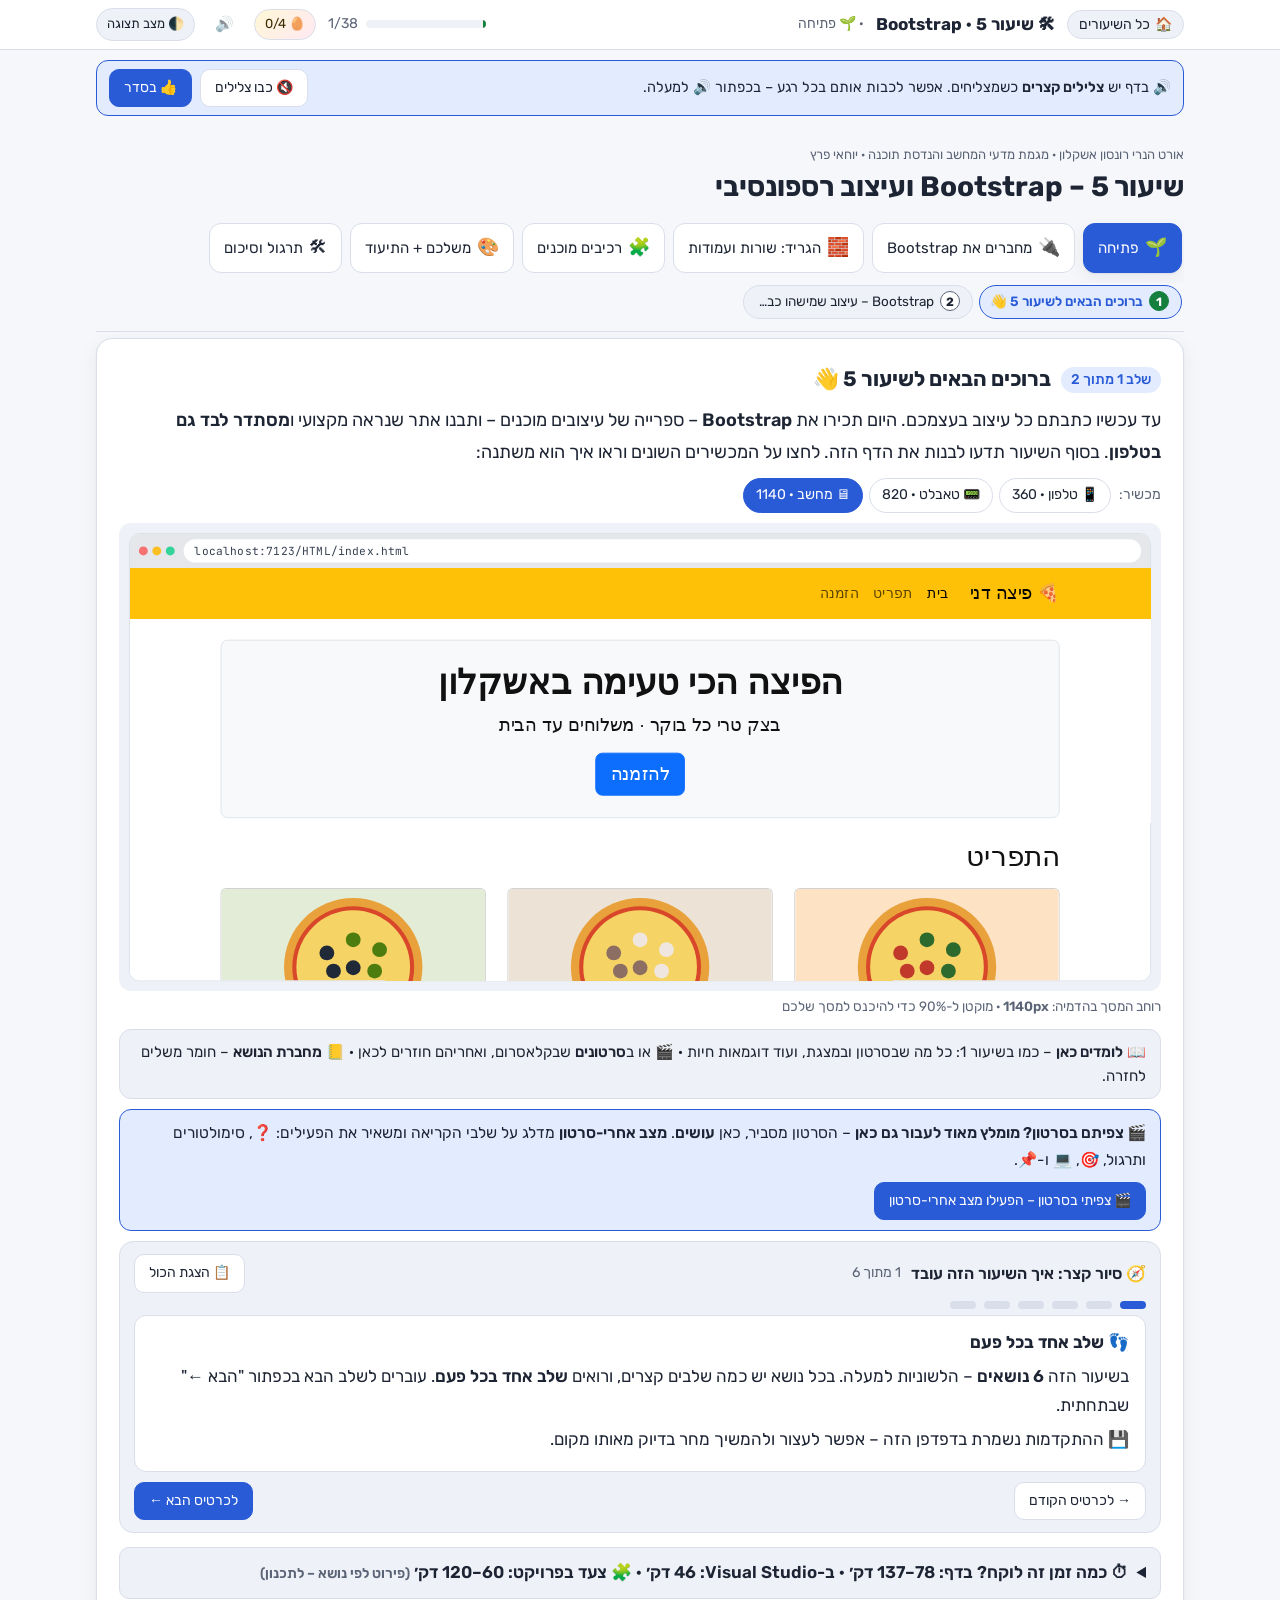
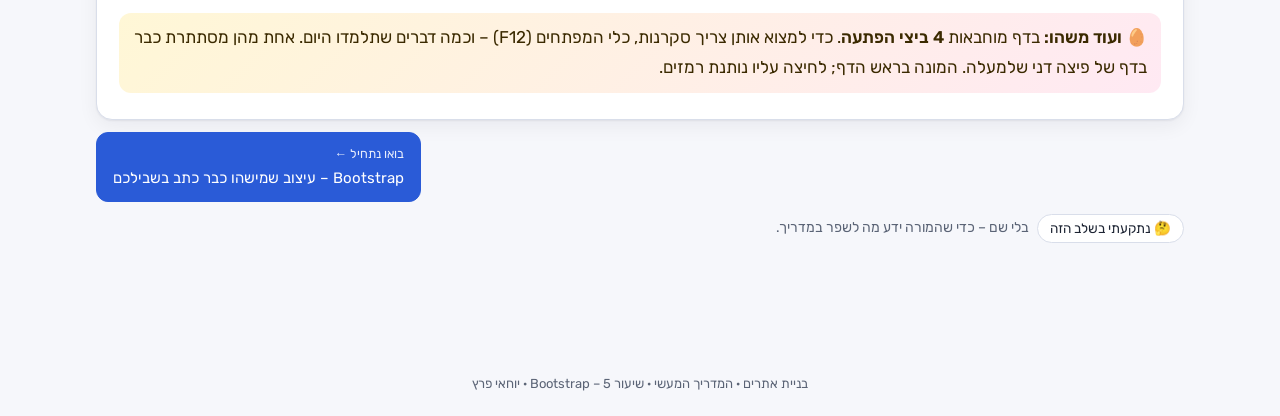
==== commit b9671336: "Lesson 1: Additional information screen; lessons 5/6: Hebrew Bootstrap RTL via CDN (not in project)" ====
--- a/bootstrap.html
+++ b/bootstrap.html
@@ -108,7 +108,7 @@
 <section class="topic" data-id="setup" data-icon="🔌" data-title="מחברים את Bootstrap">
   <article class="spread">
     <h3>שלוש שורות בכל דף</h3>
-    <p>כדי שדף ישתמש ב-Bootstrap, מוסיפים לו שלוש שורות. הנה דף שלם – השורות החדשות מסומנות. (שימו לב: בשם קובץ ה-CSS יש <b>rtl</b>. למה? <a href="#" data-go="setup:4">בשלב 4</a>.)</p>
+    <p>כדי שדף ישתמש ב-Bootstrap, מוסיפים לו שלוש שורות. הנה דף שלם – השורות החדשות מסומנות. (שימו לב: ב-link יש כתובת באינטרנט, ובשם הקובץ יש <b>rtl</b>. למה rtl? <a href="#" data-go="setup:3">בשלב 3</a>. ולמה כתובת באינטרנט? <a href="#" data-go="setup:4">בשלב 4</a>.)</p>
     <div class="codeblock"><pre class="cv" id="s21code"></pre></div>
     <table>
       <tr><th>שורה</th><th>איפה</th><th>מה היא עושה</th></tr>
@@ -126,8 +126,8 @@
   </article>
 
   <article class="spread act">
-    <h3>Bootstrap כבר נמצא בפרויקט שלכם</h3>
-    <p>כשיצרתם את הפרויקט, Visual Studio כבר הכניס לתוכו את Bootstrap – בתיקייה <b>wwwroot/lib/bootstrap/dist</b>. לכן מקשרים לקבצים שבפרויקט, ולא לאתר באינטרנט. בואו נלך מהדף אל הקובץ, צעד אחר צעד. לחצו על "הצעד הבא" (הקובץ שאליו רוצים להגיע מסומן בקו ירוק מקווקו):</p>
+    <h3>Bootstrap בפרויקט שלכם – ומה חסר בו</h3>
+    <p>כשיצרתם את הפרויקט, Visual Studio כבר הכניס לתוכו את Bootstrap – בתיקייה <b>wwwroot/lib/bootstrap/dist</b>. את קובץ ה-JavaScript שלו נחבר מהפרויקט, כמו שמחברים קובץ שלכם. בואו נלך מהדף אל הקובץ, צעד אחר צעד. לחצו על "הצעד הבא" (הקובץ שאליו רוצים להגיע מסומן בקו ירוק מקווקו). בדרך נציץ גם בתיקייה css – ותראו מה <b>חסר</b> בה:</p>
     <div class="walk">
       <div class="ftree" id="ftree"></div>
       <div>
@@ -136,21 +136,8 @@
         <div class="ctrls"><button class="btn primary" id="walkNext" type="button">הצעד הבא ←</button><button class="btn" id="walkReset" type="button">↺ מההתחלה</button></div>
       </div>
     </div>
-    <div class="bridge">זה בדיוק כמו <code>../css/site-style.css</code> משיעור 3, רק דרך יותר תיקיות: <code>../</code> עולה מ-HTML ל-wwwroot, ומשם נכנסים פנימה, תיקייה אחרי תיקייה: <span class="crumb">lib/bootstrap/dist/css</span>. זה נתיב יחסי (relative), כמו בשיעורים 2 ו-3. וקובץ ה-JS? אותו מסלול, רק בתיקייה js במקום css: <code class="brk">../lib/bootstrap/dist/js/bootstrap.bundle.min.js</code></div>
-    <div class="tip">💡 מה זה <b>min</b> בשם הקובץ? minified – "מכווץ": מחקו ממנו את כל הרווחים והשורות כדי שייטען מהר. אל תערכו אותו – לעיצוב שלכם יש קובץ משלכם. ורוצים לדעת איזו גרסה של Bootstrap יש בפרויקט? פתחו את הקובץ – הגרסה כתובה בשורות הראשונות שלו. בפרויקט שלכם זו כנראה גרסה 5.1 או גרסה 5.3. כל מה שלומדים בשיעור הזה עובד בשתיהן.</div>
-  </article>
-
-  <article class="spread">
-    <h3>דרך אחרת: לקשר לאינטרנט (CDN)</h3>
-    <p>אפשר גם לקשר לקבצים של Bootstrap ששמורים <b>באינטרנט</b>. השרת שמגיש אותם נקרא <b>CDN</b> (Content Delivery Network – רשת שרתים שמגישה קבצים מוכנים במהירות, מכל מקום בעולם). <b>בקורס לא נשתמש בדרך הזו</b> – אבל תפגשו אותה בהרבה דוגמאות ברשת, אז כדאי לזהות אותה. ככה היא נראית:</p>
-    <div class="codeblock"><pre class="cv" id="s23code"></pre></div>
-    <table>
-      <tr><th></th><th>📁 קבצים בפרויקט (מה שאנחנו עושים)</th><th>🌐 CDN</th></tr>
-      <tr><td><b>מה כותבים ב-href</b></td><td>נתיב בפרויקט: <code class="brk">../lib/bootstrap/...</code></td><td>כתובת אינטרנט: <code class="brk">https://cdn.jsdelivr.net/...</code></td></tr>
-      <tr><td><b>בלי אינטרנט</b></td><td>עובד ✔</td><td>העיצוב עלול להיעלם ✘</td></tr>
-      <tr><td><b>הגרסה</b></td><td>זו שבפרויקט שלכם (5.1 או 5.3)</td><td>זו שכתובה בכתובת (בדוגמה: 5.3.3) – עלולה להיות שונה ממה שלמדתם</td></tr>
-    </table>
-    <div class="what">בשתי הדרכים מקבלים את אותם class-ים בדיוק. ההבדל הוא רק <b>מאיפה</b> הדפדפן מביא את הקובץ. בפרויקט שלנו – מהפרויקט עצמו.</div>
+    <div class="bridge">זה בדיוק כמו <code>../css/site-style.css</code> משיעור 3, רק דרך יותר תיקיות: <code>../</code> עולה מ-HTML ל-wwwroot, ומשם נכנסים פנימה, תיקייה אחרי תיקייה: <span class="crumb">lib/bootstrap/dist/js</span>. זה נתיב יחסי (relative), כמו בשיעורים 2 ו-3.</div>
+    <div class="tip">💡 מה זה <b>min</b> בשם הקובץ? minified – "מכווץ": מחקו ממנו את כל הרווחים והשורות כדי שייטען מהר. ב-Solution Explorer הגרסה המכווצת מסתתרת בתוך הקובץ הרגיל – לחצו על החץ ▷ שליד הקובץ כדי לראות אותה. אל תערכו את הקבצים של Bootstrap: לעיצוב שלכם יש קובץ משלכם.</div>
   </article>
 
   <article class="spread act">
@@ -158,7 +145,7 @@
     <p>עברית נכתבת <b>מימין לשמאל</b> – RTL (right to left). בדף בעברית עם Bootstrap צריך שני דברים:</p>
     <ol>
       <li>בתגית html: <code>lang="he" dir="rtl"</code> – כמו בכל דף שבניתם מאז שיעור 1.</li>
-      <li>לקשר לקובץ המיוחד <code>bootstrap.rtl.min.css</code> – הוא נמצא באותה תיקייה בדיוק, ליד הקובץ הרגיל.</li>
+      <li>לקשר לקובץ המיוחד <code>bootstrap.rtl.min.css</code> – גרסה של Bootstrap שנכתבה לעברית. בפרויקט אין אותו – בשלב הבא נראה מאיפה משיגים אותו.</li>
     </ol>
     <p>למה צריך קובץ מיוחד? בואו נבדוק. הנה טופס קטן עם רשימה נפתחת ותיבת סימון (משיעור 4). את ה-class-ים של הטופס נכיר בהמשך השיעור – עכשיו חשוב רק <b>איפה כל דבר עומד</b>:</p>
     <div class="codeblock"><pre class="cv" id="s24code"></pre></div>
@@ -166,7 +153,29 @@
     <!-- data-lock: the captions tell the answer of #p24 – the whole comparison is covered until the guess -->
     <div class="compare" id="s24" data-lock></div>
     <div class="what">הקובץ הרגיל של Bootstrap נכתב לאנגלית – הוא "חושב משמאל לימין". לכן עם הקובץ הרגיל, תיבת הסימון נדחקת לקצה ה<b>שמאלי</b> – רחוק מהמילים שבימין – וגם החץ של הרשימה בצד הלא נכון. למה <code>dir="rtl"</code> לבד לא הספיק? הוא הופך רק את מה שלא נקבע לו צד, כמו כיוון הטקסט. אבל בקובץ הרגיל יש כללים שכתוב בהם במפורש "שמאל" – ובהם dir לא נוגע. בקובץ ה-RTL אותם כללים כתובים הפוך. וגם להפך: קובץ ה-RTL בלי dir משאיר את הטקסט מיושר לשמאל. <b>לכן, בכל דף בעברית – שניהם: <code>dir="rtl"</code> וגם <code>bootstrap.rtl.min.css</code>.</b></div>
-    <div class="tip">💡 רוצים לקרוא עוד? הדף על RTL בתיעוד של Bootstrap: <a href="https://getbootstrap.com/docs/5.3/getting-started/rtl/" target="_blank" rel="noopener">getbootstrap.com/docs/5.3/getting-started/rtl</a> (באנגלית).</div>
+    <div class="tip">💡 רוצים לקרוא עוד? הדף על RTL בתיעוד של Bootstrap: <a href="https://getbootstrap.com/docs/5.1/getting-started/rtl/" target="_blank" rel="noopener">getbootstrap.com/docs/5.1/getting-started/rtl</a> (באנגלית).</div>
+  </article>
+
+  <article class="spread">
+    <h3>הקובץ בעברית מגיע מהאינטרנט (CDN)</h3>
+    <p>בשלב הקודם ראינו שבדף בעברית צריך את קובץ ה-RTL – ובתיקייה שבפרויקט <b>אין</b> אותו. מה עושים? לוקחים אותו מהאינטרנט. קבצים של ספריות מוכנות, כמו Bootstrap, שמורים בשרתים שמגישים אותם במהירות, מכל מקום בעולם. שרת כזה נקרא <b>CDN</b> (Content Delivery Network – רשת שרתים שמגישה קבצים מוכנים). לכן ב-<code>href</code> לא כותבים נתיב בפרויקט, אלא <b>כתובת אינטרנט</b>, שמתחילה ב-<code>https://</code>. ככה זה נראה:</p>
+    <div class="codeblock"><pre class="cv" id="s23code"></pre></div>
+    <p>את קובץ ה-JS משאירים כמו שהוא – הוא כן נמצא בפרויקט. נפרק את הכתובת:</p>
+    <table>
+      <tr><th>החלק בכתובת</th><th>מה הוא אומר</th></tr>
+      <tr><td><code class="brk">cdn.jsdelivr.net</code></td><td>השרת שמגיש את הקבצים – ה-CDN.</td></tr>
+      <tr><td><code class="brk">bootstrap@5.1.0</code></td><td>הספרייה, והגרסה שלה. <b>הגרסה חייבת להתאים</b> לזו שבפרויקט (תיכף נבדוק).</td></tr>
+      <tr><td><code class="brk">dist/css/bootstrap.rtl.min.css</code></td><td>הקובץ עצמו – אותה תיקייה dist שראיתם, אבל בשרת באינטרנט.</td></tr>
+    </table>
+    <div class="tip">💡 <b>איזו גרסה כותבים?</b> את הגרסה שבפרויקט שלכם. ב-Solution Explorer פתחו (לחיצה כפולה) את <code>wwwroot/lib/bootstrap/dist/css/bootstrap.css</code>: בשורות הראשונות כתוב <b>Bootstrap v5.1.0</b>. כנראה זה מה שיש אצלכם. כתוב אחרת? כתבו בכתובת את המספר שלכם, במקום 5.1.0. כך ה-JS שבפרויקט והעיצוב מהאינטרנט הם מאותה גרסה, וה-class-ים שבתיעוד יעבדו.</div>
+    <table>
+      <tr><th></th><th>📁 קבצים בפרויקט (ה-JS)</th><th>🌐 CDN (ה-CSS בעברית)</th></tr>
+      <tr><td><b>מה כותבים</b></td><td>נתיב: <code class="brk">../lib/bootstrap/...</code></td><td>כתובת אינטרנט: <code class="brk">https://cdn.jsdelivr.net/...</code></td></tr>
+      <tr><td><b>בלי אינטרנט</b></td><td>עובד ✔</td><td>הדף ייפתח, אבל בלי העיצוב ✘</td></tr>
+      <tr><td><b>הגרסה</b></td><td>זו שב-Visual Studio שלכם</td><td>זו שכתובה בכתובת – אתם בוחרים, ולכן מתאימים</td></tr>
+    </table>
+    <div class="trap">האתר שלכם צריך אינטרנט כדי להיראות מעוצב: אם המחשב לא מחובר, הדף ייפתח בלי Bootstrap. זה לא באג – ככה זה כשהקובץ מגיע מהאינטרנט. בשעת עבודה תמיד בודקים שיש חיבור.</div>
+    <div class="what">בשתי הדרכים מקבלים את אותם class-ים בדיוק. ההבדל הוא רק <b>מאיפה</b> הדפדפן מביא את הקובץ.</div>
   </article>
 
   <article class="spread act">
@@ -194,12 +203,12 @@
     <h3>💻 עכשיו אצלכם ב-Visual Studio</h3>
     <p>מחברים את Bootstrap ל<b>דף התוכן הראשון</b> שלכם (about.html משיעור 2 – או השם שנתתם לו), ולדף הנחיתה index.html. במהלך השיעור הדף about.html יהפוך ל<b>דף הבסיס</b> של כל דפי התוכן באתר – לכן מתחילים בו.</p>
     <ol class="vsdo">
-      <li>ב-Solution Explorer פתחו את התיקיות wwwroot &rlm;←&rlm; lib &rlm;←&rlm; bootstrap &rlm;←&rlm; dist &rlm;←&rlm; css, ודאו שהקובץ <b>bootstrap.rtl.min.css</b> נמצא שם. זה הקובץ שאליו נקשר (<a href="#" data-go="setup:2">הדרך אליו – בשלב 2</a>).</li>
+      <li>ב-Solution Explorer פתחו את התיקיות wwwroot &rlm;←&rlm; lib &rlm;←&rlm; bootstrap &rlm;←&rlm; dist &rlm;←&rlm; css, ופתחו בלחיצה כפולה את <b>bootstrap.css</b>. בשורות הראשונות כתוב <b>Bootstrap v5.1.0</b> – זה מספר הגרסה (כתוב אחרת? כתבו אותו במקום 5.1.0 בשורה שבצעד 3). שימו לב: <b>אין</b> בתיקייה קובץ rtl – זה בדיוק כמו שצריך, ולא עורכים את הקובץ. סגרו אותו. (<a href="#" data-go="setup:2">הדרך לקבצים – בשלב 2</a>, <a href="#" data-go="setup:4">והסבר על ה-CDN – בשלב 4</a>)</li>
       <li>פתחו את about.html (בתיקייה HTML). בשורה של התגית html ודאו שכתוב <code>lang="he" dir="rtl"</code> (כמו בשיעור 2).</li>
       <li>בתוך ה-head, מיד אחרי השורה של <code>meta charset</code>, הדביקו את שתי השורות האלה. הן חייבות להיות <b>מעל</b> השורה של <span class="nw">site-style.css</span> שכבר יש לכם משיעור 3: קודם Bootstrap, ואחריו העיצוב שלכם – כך, כשכלל שלכם וכלל של Bootstrap שווים בכוח, שלכם מנצח. (למה? <a href="#" data-go="mine:1">בנושא "משלכם + התיעוד"</a>.)
         <div class="codeblock"><button class="copy" type="button">העתקה</button><pre data-code="html">
 &lt;meta name="viewport" content="width=device-width, initial-scale=1" /&gt;
-&lt;link rel="stylesheet" href="../lib/bootstrap/dist/css/bootstrap.rtl.min.css" /&gt;
+&lt;link rel="stylesheet" href="https://cdn.jsdelivr.net/npm/bootstrap@5.1.0/dist/css/bootstrap.rtl.min.css" /&gt;
 </pre></div></li>
       <li>בסוף ה-body – בשורה האחרונה, מיד לפני <code>&lt;/body&gt;</code> – הדביקו:
         <div class="codeblock"><button class="copy" type="button">העתקה</button><pre data-code="html">
@@ -208,7 +217,7 @@
       <li>בדיקה שהחיבור עובד: לכותרת h1 של הדף הוסיפו <code>class="text-center"</code> – כמו <a href="#" data-go="start:2">בדוגמה הראשונה של השיעור</a>. (כבר יש לה class? הוסיפו את text-center באותן מירכאות, אחרי רווח.) שמרו (Ctrl+S), ואז קליק ימני על about.html &rlm;←&rlm; <b>View in Browser</b>.</li>
       <li>עשו את צעדים 2–4 גם בדף הנחיתה <b>index.html</b> – אותן שלוש שורות, באותם מקומות. כך שני הדפים מוכנים לתפריט המשותף שתבנו בנושא "רכיבים מוכנים".</li>
     </ol>
-    <div class="expect">בכתובת שמסתיימת ב-<code>/HTML/about.html</code> רואים: הכותרת באמצע השורה – סימן ש-Bootstrap מחובר. גם בלי שהוספתם class, הדף נראה קצת אחרת – אלה <a href="#" data-go="start:2">כללי הבסיס</a> של Bootstrap: הכותרות בגודל ובעובי אחרים, ו-body בלי margin – לכן התוכן צמוד לקצה החלון (בנושא הבא container יחזיר את הרווח). ובדיקה בטוחה, גם אם הכותרת שלכם כבר הייתה באמצע קודם: בדפדפן F12 &rlm;←&rlm; Console – אין שגיאה אדומה (404). אותו דבר ב-index.html.</div>
+    <div class="expect">בכתובת שמסתיימת ב-<code>/HTML/about.html</code> רואים: הכותרת באמצע השורה – סימן ש-Bootstrap מחובר. גם בלי שהוספתם class, הדף נראה קצת אחרת – אלה <a href="#" data-go="start:2">כללי הבסיס</a> של Bootstrap: הכותרות בגודל ובעובי אחרים, ו-body בלי margin – לכן התוכן צמוד לקצה החלון (בנושא הבא container יחזיר את הרווח). ובדיקה בטוחה, גם אם הכותרת שלכם כבר הייתה באמצע קודם: בדפדפן F12 &rlm;←&rlm; Console – אין שגיאה אדומה (404). אותו דבר ב-index.html. (והמחשב מחובר לאינטרנט – ה-CSS מגיע משם.)</div>
     <div class="trouble" id="trSetup"></div>
   </article>
   <article class="spread cpstep">
@@ -855,7 +864,7 @@
 
 /* ---------- constants ---------- */
 const BS = 'assets/bootstrap.rtl.min.css', BS_LTR = 'assets/bootstrap.min.css', BSJS = 'assets/bootstrap.bundle.min.js';
-const LOCAL_CSS = '../lib/bootstrap/dist/css/bootstrap.rtl.min.css';
+const BS_CDN = 'https://cdn.jsdelivr.net/npm/bootstrap@5.1.0/dist/css/bootstrap.rtl.min.css', BS_CDN_LTR = 'https://cdn.jsdelivr.net/npm/bootstrap@5.1.0/dist/css/bootstrap.min.css';
 const DEV = {360:'📱 טלפון', 640:'📱 טלפון לרוחב', 820:'📟 טאבלט', 1000:'🖥 מחשב', 1140:'🖥 מחשב'};
 const bpName = w => w >= 1400 ? 'xxl' : w >= 1200 ? 'xl' : w >= 992 ? 'lg' : w >= 768 ? 'md' : w >= 576 ? 'sm' : 'קטן מ-sm';
 
@@ -1037,14 +1046,15 @@
 ]);
 
 /* ======================================================= 2.1 three lines */
-const PAGE = (css) => ['<!DOCTYPE html>', '<html lang="he" dir="rtl">', '<head>', '    <meta charset="utf-8" />', '    <meta name="viewport" content="width=device-width, initial-scale=1" />', '    <title>פיצה דני</title>', '    <link rel="stylesheet" href="../lib/bootstrap/dist/css/' + css + '" />', '</head>', '<body>', '    <h1>פיצה דני</h1>', '', '    <script src="../lib/bootstrap/dist/js/bootstrap.bundle.min.js"><\/script>', '</body>', '</html>'];
-codeLines($('#s21code'), L(PAGE('bootstrap.rtl.min.css')), 'html', {4:'new', 6:'new', 11:'new'});
+const PAGE = () => ['<!DOCTYPE html>', '<html lang="he" dir="rtl">', '<head>', '    <meta charset="utf-8" />', '    <meta name="viewport" content="width=device-width, initial-scale=1" />', '    <title>פיצה דני</title>', '    <link rel="stylesheet" href="' + BS_CDN + '" />', '</head>', '<body>', '    <h1>פיצה דני</h1>', '', '    <script src="../lib/bootstrap/dist/js/bootstrap.bundle.min.js"><\/script>', '</body>', '</html>'];
+codeLines($('#s21code'), L(PAGE()), 'html', {4:'new', 6:'new', 11:'new'});
 
 /* ======================================================= 2.2 path walk */
 const FT = [
   ['wwwroot',0,'root','',''], ['css',1,'css','├─ ',''], ['HTML',1,'html','├─ ',''], ['menu.html',2,'page','│  └─ ','📄 '], ['Img',1,'img','├─ ',''],
   ['lib',1,'lib','└─ ',''], ['bootstrap',2,'bs','   └─ ',''], ['dist',3,'dist','      └─ ',''], ['css',4,'dcss','         ├─ ',''],
-  ['bootstrap.min.css',5,'file','         │  ├─ ','📄 '], ['bootstrap.rtl.min.css',5,'rtl','         │  ├─ ','📄 '], ['… more files',5,'more','         │  └─ ','📄 '], ['js',4,'js','         └─ ',''], ['bootstrap.bundle.min.js',5,'jsf','            ├─ ','📄 '], ['… more files',5,'more2','            └─ ','📄 ']
+  ['bootstrap.css ▷',5,'c1','         │  ├─ ','📄 '], ['bootstrap-grid.css ▷',5,'c2','         │  ├─ ','📄 '], ['bootstrap-reboot.css ▷',5,'c3','         │  ├─ ','📄 '], ['bootstrap-utilities.css ▷',5,'c4','         │  └─ ','📄 '],
+  ['js',4,'js','         └─ ',''], ['bootstrap.bundle.js ▷',5,'jsb','            ├─ ','📄 '], ['bootstrap.bundle.min.js',6,'jsf','            │  └─ ','📄 '], ['… more files',5,'more2','            └─ ','📄 ']
 ];
 $('#ftree').innerHTML = FT.map(([n,d,id,g,ic]) => g + '<span class="f" data-f="' + id + '">' + (ic || '📁 ') + n + '</span>').join('\n');
 const WALK = [
@@ -1053,14 +1063,15 @@
   {at:'lib', path:'../lib/', t:'<code>lib/</code> = "היכנסו לתיקייה lib" – כאן Visual Studio שם ספריות מוכנות (lib = library, ספרייה).'},
   {at:'bs', path:'../lib/bootstrap/', t:'<code>bootstrap/</code> – התיקייה של Bootstrap.'},
   {at:'dist', path:'../lib/bootstrap/dist/', t:'<code>dist/</code> – קיצור של distribution: הקבצים המוכנים לשימוש.'},
-  {at:'dcss', path:'../lib/bootstrap/dist/css/', t:'<code>css/</code> – כאן קבצי העיצוב. יש בתיקייה הזו הרבה קבצים עם שמות דומים. לנו חשובים שניים: <span class="cls">bootstrap.min.css</span> (הרגיל) ו-<span class="cls">bootstrap.rtl.min.css</span>.'},
-  {at:'rtl', path:'../lib/bootstrap/dist/css/bootstrap.rtl.min.css', t:'הגענו! זה הנתיב שכותבים ב-href. בחרנו בקובץ שיש <b>rtl</b> בשם שלו, ולא בשכן הרגיל – למה? בעוד שני שלבים.'}
+  {at:'dcss', path:'../lib/bootstrap/dist/css/', t:'<code>css/</code> – כאן קבצי העיצוב של Bootstrap. שימו לב: יש <span class="cls">bootstrap.css</span> ועוד כמה, אבל <b>אין קובץ בעברית</b> (בשמו היה rtl). הוא לא מגיע עם הפרויקט! בשלב 3 נבין למה בדף בעברית צריך אותו, ובשלב 4 – מאיפה משיגים אותו. עכשיו ממשיכים לקובץ ה-JS, שכן נמצא בפרויקט.'},
+  {at:'js', path:'../lib/bootstrap/dist/js/', t:'<code>js/</code> – כאן קבצי הקוד (JavaScript) של Bootstrap.'},
+  {at:'jsf', path:'../lib/bootstrap/dist/js/bootstrap.bundle.min.js', t:'הגענו! זה הנתיב שכותבים ב-<code>src</code> של שורת ה-script. (הקובץ המכווץ, min, מסתתר בתוך bundle.js – החץ ▷ מראה אותו.) ל-CSS בעברית – כתובת אינטרנט, בשלב 4.'}
 ];
 let wi = 0;
 function drawWalk(){
   const w = WALK[wi];
-  document.querySelectorAll('#ftree .f').forEach(f => { f.classList.toggle('here', f.dataset.f === w.at); f.classList.toggle('goal', f.dataset.f === 'rtl' && wi < WALK.length - 1); });
-  $('#pathbox').innerHTML = 'href=<span class="t-str">"' + esc(w.path) + '"</span>';
+  document.querySelectorAll('#ftree .f').forEach(f => { f.classList.toggle('here', f.dataset.f === w.at); f.classList.toggle('goal', f.dataset.f === 'jsf' && wi < WALK.length - 1); });
+  $('#pathbox').innerHTML = 'src=<span class="t-str">"' + esc(w.path) + '"</span>';
   $('#walkTxt').innerHTML = w.t; $('#walkNext').disabled = wi === WALK.length - 1;
 }
 $('#walkNext').addEventListener('click', () => { if (wi < WALK.length - 1) { wi++; drawWalk(); if (wi === WALK.length - 1) Course.finale($('#pathbox'), {key: 'walk5', perfect: true}); } });
@@ -1068,7 +1079,7 @@
 drawWalk();
 
 /* ======================================================= 2.3 CDN */
-codeLines($('#s23code'), L(['<!-- in head: -->', '<link rel="stylesheet" href="https://cdn.jsdelivr.net/npm/bootstrap@5.3.3/dist/css/bootstrap.rtl.min.css" />', '', '<!-- at the end of body: -->', '<script src="https://cdn.jsdelivr.net/npm/bootstrap@5.3.3/dist/js/bootstrap.bundle.min.js"><\/script>']), 'html', {1:'new', 4:'new'});
+codeLines($('#s23code'), L(['<!-- in head: the Hebrew (RTL) file from the CDN -->', '<link rel="stylesheet" href="' + BS_CDN + '" />', '', '<!-- at the end of body: the JS file stays in the project -->', '<script src="../lib/bootstrap/dist/js/bootstrap.bundle.min.js"><\/script>']), 'html', {1:'new'});
 
 /* ======================================================= 2.4 RTL */
 const S24 = L(['<label class="form-label" for="pizza">איזו פיצה?</label>', '<select class="form-select" id="pizza">', '    <option>מרגריטה</option>', '    <option>פטריות</option>', '</select>', '<div class="form-check mt-3">', '    <input class="form-check-input" type="checkbox" id="cheese" />', '    <label class="form-check-label" for="cheese">תוספת גבינה</label>', '</div>']);
@@ -1374,7 +1385,7 @@
 /* 🔨 third button: form-control on the checkbox – the common mistake, shown (Bootstrap 5.1 and 5.3: appearance:none, a wide empty bar) */
 const FORM_BAD = FORM.map(l => l.includes('type="checkbox"') ? l.replace('form-check-input', 'form-control') : l);
 seg($('#s48seg'), ['בלי Bootstrap', 'עם Bootstrap', '🔨 form-control על תיבת הסימון'], (o,i) => {
-  const link = '<link rel="stylesheet" href="' + LOCAL_CSS + '" />', F = i === 2 ? FORM_BAD : FORM;
+  const link = '<link rel="stylesheet" href="' + BS_CDN + '" />', F = i === 2 ? FORM_BAD : FORM;
   const code = ['<!-- in head: -->', i ? link : '<!-- ' + link + ' -->', '', '<!-- in body: -->'].concat(F);
   const marks = i === 2 ? {[4 + F.findIndex(l => l.includes('type="checkbox"'))]: 'diff'} : {1:'diff'};
   codeLines(s48.pre, L(code), 'html', marks);
@@ -1391,7 +1402,7 @@
 const s51 = bsplit($('#s51'), {min:60, css:true, cssTitle:'css/site-style.css'});
 codeLines(s51.cpre, OWN_CSS, 'css');
 seg($('#s51seg'), ['✔ site-style.css אחרי Bootstrap', '✘ site-style.css לפני Bootstrap'], (o,i) => {
-  const lb = '    <link rel="stylesheet" href="' + LOCAL_CSS + '" />', lm = '    <link rel="stylesheet" href="../css/site-style.css" />';
+  const lb = '    <link rel="stylesheet" href="' + BS_CDN + '" />', lm = '    <link rel="stylesheet" href="../css/site-style.css" />';
   const code = ['<head>'].concat(i ? [lm, lb] : [lb, lm], ['</head>', '<body>', '    <h1>פיצה דני</h1>', '    <p class="card-text">מרגריטה – <span class="price">45 שקל</span></p>', '    <a href="menu.html">לתפריט המלא</a>', '    <a href="order.html" class="btn btn-primary">להזמנה</a>', '</body>']);
   s51.set(L(code), {1:'diff', 2:'diff'}, '<h1>פיצה דני</h1>\n<p class="card-text">מרגריטה – <span class="price">45 שקל</span></p>\n<a href="menu.html">לתפריט המלא</a>\n<a href="order.html" class="btn btn-primary">להזמנה</a>', {links: i ? [OWN_URL, BS] : [BS, OWN_URL]});
   $('#s51what').innerHTML = i ? 'הכותרת התכווצה – חזרה לגודל של Bootstrap! גם ב-Bootstrap יש כלל שקובע את הגודל של <code>h1</code>, ועכשיו הוא נכתב <b>אחרי</b> שלכם – אז הוא מנצח. אבל המחיר נשאר אדום: ל-<code>.price</code> אין כלל אצל Bootstrap, אז אין לו עם מי להתחרות. וגם הקישור הרגיל חזר לכחול: גם ל-<code>a</code> יש כלל אצל Bootstrap – ועכשיו הוא האחרון.' :
@@ -1500,8 +1511,8 @@
 
 /* ======================================================= quiz */
 quiz('#quiz', [
-  {q:'דף חדש נשמר בתיקייה <span class="cls">wwwroot/HTML/blog</span> – תיקייה שנמצאת <b>בתוך</b> HTML. מה כותבים ב-href שלו כדי לקשר לקובץ ה-RTL של Bootstrap?',
-   opts:['<code class="brk">../lib/bootstrap/dist/css/bootstrap.rtl.min.css</code>', '<code class="brk">../../lib/bootstrap/dist/css/bootstrap.rtl.min.css</code>', '<code class="brk">lib/bootstrap/dist/css/bootstrap.rtl.min.css</code>', '<code class="brk">../../wwwroot/lib/bootstrap/dist/css/bootstrap.rtl.min.css</code>'], correct:1,
+  {q:'דף חדש נשמר בתיקייה <span class="cls">wwwroot/HTML/blog</span> – תיקייה שנמצאת <b>בתוך</b> HTML. מה כותבים ב-src של שורת ה-script, כדי לקשר לקובץ ה-JavaScript של Bootstrap?',
+   opts:['<code class="brk">../lib/bootstrap/dist/js/bootstrap.bundle.min.js</code>', '<code class="brk">../../lib/bootstrap/dist/js/bootstrap.bundle.min.js</code>', '<code class="brk">lib/bootstrap/dist/js/bootstrap.bundle.min.js</code>', '<code class="brk">../../wwwroot/lib/bootstrap/dist/js/bootstrap.bundle.min.js</code>'], correct:1,
    why:['<code>../</code> אחד עולה רק מ-blog ל-HTML – ושם אין תיקייה בשם lib.', '<code>../</code> ראשון עולה מ-blog ל-HTML, והשני מ-HTML ל-wwwroot. משם נכנסים ל-lib.', 'בלי <code>../</code> הדפדפן מחפש תיקייה בשם lib בתוך blog עצמה.', 'אחרי שני <code>../</code> כבר עומדים בתוך wwwroot – ואין בתוכה עוד תיקייה בשם wwwroot.'], back:'setup:2'},
   {q:'בשורה אחת יש ארבע עמודות: שלוש עם <code>col-md-3</code>, ואחרונה עם <code>col-md-6</code>. מה רואים במחשב רחב?',
    opts:['ארבעתן בשורה אחת – Bootstrap מכווץ אותן', 'שלוש בשורה, והרביעית יורדת שורה', 'כל אחת בשורה משלה, כמו בטלפון'], correct:1,
@@ -1548,7 +1559,7 @@
 })();
 
 /* ======================================================= summary */
-codeLines($('#sumPage'), L(PAGE('bootstrap.rtl.min.css').slice(0, 7).concat(['    <link rel="stylesheet" href="../css/site-style.css" />'], PAGE('').slice(7))), 'html', {4:'new', 6:'new', 7:'new', 12:'new'});
+codeLines($('#sumPage'), L(PAGE().slice(0, 7).concat(['    <link rel="stylesheet" href="../css/site-style.css" />'], PAGE().slice(7))), 'html', {4:'new', 6:'new', 7:'new', 12:'new'});
 
 /* ======================================================= eggs */
 const EGGS = [
@@ -1575,9 +1586,10 @@
 const TR_SCROLL = {t:'בגודל טלפון יש גלילה הצידה?', how:'מחפשים מה רחב מהמסך, לפי הסדר: (1) <code>row</code> שלא נמצא בתוך <code>container</code>. (2) תמונה בלי <code>img-fluid</code> (תמונה בתוך כרטיס, שתלמדו בנושא הבא, בסדר). (3) <code>width</code> קבוע בפיקסלים ב-<code>site-style.css</code>, למשל קופסה ברוחב 400px – מחקו את ה-width, והעמודה תקבע את הרוחב. (4) טבלה רחבה משיעור 4 – שימו אותה בתוך <code>&lt;div class="table-responsive"&gt;…&lt;/div&gt;</code>: רק הטבלה תיגלל ולא כל הדף (הכלי הזה לא נלמד כאן – חפשו בתיעוד של Bootstrap: <bdi>table-responsive</bdi>). (5) <code>g-5</code> על שורה – רדו ל-<code>g-4</code>.'};
 const TR_PHONE = {t:'בודקים בגודל טלפון – בדרך הנכונה?', how:'F12, ואז Ctrl+Shift+M, Responsive, רוחב 360 (<a href="#" data-go="grid:7">צעד 5 בשלב 💻 של הגריד</a>). בטלפון אמיתי חייבת להיות שורת ה-viewport ב-head – אחרת הכול ייראה קטנטן (<a href="#" data-go="setup:5">השלב על viewport</a>).'};
 trouble('#trSetup', {add:[
-  {t:'הנתיב ל-Bootstrap מדויק, אות באות?', how:'מדף בתיקייה HTML: <code class="brk">../lib/bootstrap/dist/css/bootstrap.rtl.min.css</code>. עקבו אחריו ב-Solution Explorer: wwwroot &rlm;←&rlm; lib &rlm;←&rlm; bootstrap &rlm;←&rlm; dist &rlm;←&rlm; css (<a href="#" data-go="setup:2">השלב על הדרך לקובץ</a>).', first:true},
+  {t:'הדף בלי עיצוב, או שהעברית לא מיושרת כמו שצריך?', how:'קודם: יש אינטרנט? ה-CSS מגיע מהאינטרנט (<a href="#" data-go="setup:4">שלב 4</a>). אחר כך: הכתובת בשורת ה-link מדויקת, אות באות? היא מתחילה ב-<code>https://</code> ונגמרת ב-<code>bootstrap.rtl.min.css</code>. בדיקה: הדביקו את הכתובת (בלי המירכאות) בלשונית חדשה בדפדפן. כתובת נכונה – רואים קוד CSS ארוך. הודעת שגיאה – יש טעות בכתובת.', first:true},
+  {t:'שורת ה-script: הנתיב מדויק?', how:'מדף בתיקייה HTML: <code class="brk">../lib/bootstrap/dist/js/bootstrap.bundle.min.js</code>. עקבו אחריו ב-Solution Explorer: wwwroot &rlm;←&rlm; lib &rlm;←&rlm; bootstrap &rlm;←&rlm; dist &rlm;←&rlm; js (<a href="#" data-go="setup:2">השלב על הדרך לקובץ</a>).'},
   TR_ORDER,
-  {t:'דף בעברית: גם <code>dir="rtl"</code> וגם קובץ ה-RTL?', how:'צריך את שניהם: <code>dir="rtl"</code> בתגית html, והקובץ <code>bootstrap.rtl.min.css</code> – לא <code>bootstrap.min.css</code>. עם הקובץ הרגיל תיבות סימון וחצים של רשימות נפתחות יוצאים בצד הלא נכון (<a href="#" data-go="setup:4">ראו בשלב 4</a>).'},
+  {t:'דף בעברית: גם <code>dir="rtl"</code> וגם קובץ ה-RTL?', how:'צריך את שניהם: <code>dir="rtl"</code> בתגית html, והקובץ <code>bootstrap.rtl.min.css</code> – לא <code>bootstrap.min.css</code>. עם הקובץ הרגיל תיבות סימון וחצים של רשימות נפתחות יוצאים בצד הלא נכון (<a href="#" data-go="setup:3">ראו בשלב 3</a>).'},
   {t:'יש שורת viewport ב-head?', how:'<code>&lt;meta name="viewport" content="width=device-width, initial-scale=1" /&gt;</code> – בלעדיה הכול עובד במחשב, אבל בטלפון אמיתי הדף מוקטן ונראה זעיר.'}]});
 trouble('#trGrid', {add:[
   TR_NARROW_G,
@@ -1601,26 +1613,26 @@
   TR_PHONE]});
 trouble('#trMine', {add:[
   {t:'העיצוב שלכם לא מנצח את Bootstrap?', how:'ב-head: קודם Bootstrap, ואחריו <span class="nw">site-style.css</span>. כששני כללים שווים בכוח – מנצח זה שנכתב אחרון (<a href="#" data-go="mine:1">שלב 1</a>). ב-F12 &rlm;←&rlm; Styles, הוראה מחוקה בקו = כלל אחר ניצח אותה. ועוד סיבה: על התגית יש class קטן של Bootstrap לאותה תכונה (<code>bg-light</code>, <code>text-center</code>, <code>p-5</code>…) – הוא מנצח תמיד. מחקו אותו מהתגית, ותנו לה class משלכם.', first:true},
-  {t:'אתם כותבים בקובץ הנכון?', how:'הכללים שלכם – רק ב-<code>site-style.css</code>. לא ב-<code>bootstrap.rtl.min.css</code> (קובץ של הספרייה – לא עורכים אותו) ולא ב-<code>site.css</code> (קובץ מהפרויקט ההתחלתי ש-Visual Studio יצר, שלא מחובר לדפים שלכם).'},
-  {t:'העתקתם מהתיעוד של אותה גרסה?', how:'בראש האתר של Bootstrap בוחרים גרסה. class שקיים רק בגרסה חדשה יותר לא יעבוד אצלכם. הגרסה שבפרויקט כתובה בשורות הראשונות של <code>bootstrap.rtl.min.css</code>.'},
+  {t:'אתם כותבים בקובץ הנכון?', how:'הכללים שלכם – רק ב-<code>site-style.css</code>. לא בקבצים של Bootstrap – לא ב-<code>bootstrap.css</code> שבפרויקט, ובוודאי שלא בקובץ מה-CDN (קבצים של הספרייה – לא עורכים אותם) ולא ב-<code>site.css</code> (קובץ מהפרויקט ההתחלתי ש-Visual Studio יצר, שלא מחובר לדפים שלכם).'},
+  {t:'העתקתם מהתיעוד של אותה גרסה?', how:'בראש האתר של Bootstrap בוחרים גרסה. class שקיים רק בגרסה חדשה יותר לא יעבוד אצלכם. הגרסה שבפרויקט כתובה בשורות הראשונות של <code>bootstrap.css</code>.'},
   TR_JS_DOCS]});
 
 /* ======================================================= 🎯 understanding checks – one at the end of every content topic */
 checkpoint('#cpSetup', [
-  {type:'text', q:'הדף נמצא ב-<code>wwwroot/HTML</code>. מה כותבים ב-href כדי לקשר לקובץ העיצוב של Bootstrap <b>לעברית</b>?', placeholder:'כתבו את הנתיב',
-   accept:[/^\s*(href\s*=\s*)?["']?(\.\.)?\/lib\/bootstrap\/dist\/css\/bootstrap\.rtl\.min\.css["']?\s*$/], answer:'../lib/bootstrap/dist/css/bootstrap.rtl.min.css',
-   wrong:'בדקו לפי הסדר: <code>../</code> (עולים מ-HTML ל-wwwroot), ואז lib, bootstrap, dist, css – ושם הקובץ של RTL. הכול באותיות קטנות, עם <code>/</code> בין התיקיות.',
-   explain:'<code>../</code> עולה ל-wwwroot, ומשם נכנסים תיקייה אחרי תיקייה עד הקובץ. בדף בעברית – הקובץ עם <b>rtl</b> בשם. (כתבתם <code>/lib/…</code>, עם לוכסן בהתחלה? כשהאתר רץ מהשרת גם זה עובד: נתיב שמתחיל בלוכסן מתחיל מהתיקייה wwwroot. אבל בשיעור הזה כותבים <code>../</code> – נתיב יחסי, כמו לתמונות ולקובץ העיצוב שלכם.)', back:'setup:2'},
+  {type:'text', q:'הדף נמצא ב-<code>wwwroot/HTML</code>. מה כותבים ב-src כדי לקשר לקובץ ה-JavaScript של Bootstrap (<code>bootstrap.bundle.min.js</code>)?', placeholder:'כתבו את הנתיב',
+   accept:[/^\s*(src\s*=\s*)?["']?(\.\.)?\/lib\/bootstrap\/dist\/js\/bootstrap\.bundle\.min\.js["']?\s*$/], answer:'../lib/bootstrap/dist/js/bootstrap.bundle.min.js',
+   wrong:'בדקו לפי הסדר: <code>../</code> (עולים מ-HTML ל-wwwroot), ואז lib, bootstrap, dist, js – ושם הקובץ. הכול באותיות קטנות, עם <code>/</code> בין התיקיות.',
+   explain:'<code>../</code> עולה ל-wwwroot, ומשם נכנסים תיקייה אחרי תיקייה עד הקובץ – בתיקייה <b>js</b>, לא css. (כתבתם <code>/lib/…</code>, עם לוכסן בהתחלה? כשהאתר רץ מהשרת גם זה עובד: נתיב שמתחיל בלוכסן מתחיל מהתיקייה wwwroot. אבל בשיעור הזה כותבים <code>../</code> – נתיב יחסי, כמו לתמונות ולקובץ העיצוב שלכם.)', back:'setup:2'},
   {type:'line', q:'דף בעברית עם Bootstrap. בטופס, תיבות הסימון נדחקו לקצה השמאלי – רחוק מהמילים שלהן. באיזו שורה הבעיה?', lang:'html',
-   code:'<html lang="he" dir="rtl">\n<head>\n    <meta charset="utf-8" />\n    <meta name="viewport" content="width=device-width, initial-scale=1" />\n    <link rel="stylesheet" href="../lib/bootstrap/dist/css/bootstrap.min.css" />\n    <link rel="stylesheet" href="../css/site-style.css" />\n</head>',
+   code:'<html lang="he" dir="rtl">\n<head>\n    <meta charset="utf-8" />\n    <meta name="viewport" content="width=device-width, initial-scale=1" />\n    <link rel="stylesheet" href="https://cdn.jsdelivr.net/npm/bootstrap@5.1.0/dist/css/bootstrap.min.css" />\n    <link rel="stylesheet" href="../css/site-style.css" />\n</head>',
    correct:5, why:{1:'עברית ומימין לשמאל – בדיוק מה שצריך.', 2:'פתיחת head – תקינה.', 3:'קידוד התווים – תקין.', 4:'שורת ה-viewport – תקינה.', 6:'הקובץ שלכם, אחרי Bootstrap – בדיוק במקום.', 7:'סגירת head – תקינה.'},
-   explain:'זה הקובץ <b>הרגיל</b> של Bootstrap, שחושב משמאל לימין. בדף בעברית מקשרים ל-<code>bootstrap.rtl.min.css</code> – והוא מצמיד כל תיבת סימון למילים שלה.', back:'setup:4'},
+   explain:'זה הקובץ <b>הרגיל</b> של Bootstrap, שחושב משמאל לימין. בדף בעברית מקשרים ל-<code>bootstrap.rtl.min.css</code> (באותה כתובת, עם rtl בשם) – והוא מצמיד כל תיבת סימון למילים שלה.', back:'setup:3'},
   {q:'שכחתם את שורת ה-script של <code>bootstrap.bundle.min.js</code>. מה יפסיק לעבוד?', opts:['כל העיצוב של Bootstrap: צבעים, כפתורים, גריד', 'דברים שזזים בלחיצה – כמו תפריט שנפתח ב-☰', 'הדף בטלפון ייראה קטנטן', 'שום דבר – השורה הזו רק מאיצה את הדף'], correct:1,
    why:['העיצוב מגיע מקובץ ה-CSS (ה-link) – והוא עדיין מחובר.', 'קובץ ה-JS אחראי על <b>פעולות</b>: "כשלוחצים – פתחו". בלעדיו הכול נראה נכון, אבל לא זז.', 'על זה אחראית שורת ה-viewport, לא ה-script.', 'השורה הזו מפעילה רכיבים שזזים. בלעדיה הם פשוט לא מגיבים ללחיצה.'], back:'setup:1'},
   {q:'אתר שכבר עלה לאינטרנט נפתח בטלפון אמיתי, והכול זעיר – צריך לעשות זום עם האצבעות. איזו שורה כנראה חסרה בו?', opts:['שורת ה-link ל-Bootstrap', 'שורת ה-meta של viewport', 'שורת ה-script בסוף ה-body', 'המאפיין <code>dir="rtl"</code>'], correct:1,
    why:['בלי Bootstrap הדף לא היה מעוצב – אבל הוא לא היה מוקטן.', 'בלעדיה הטלפון מעמיד פנים שהמסך רחב (בערך 980) ומקטין את כל הדף.', 'ה-script מפעיל דברים שזזים. הוא לא קובע את רוחב הדף.', 'dir קובע את הכיוון – ימין או שמאל – לא את הגודל.'], back:'setup:5'},
-  {q:'בבית נפל האינטרנט, ואתם מריצים את האתר ב-Visual Studio. איזה דף <b>בטוח</b> ייראה מעוצב ב-Bootstrap?', opts:['דף שמקושר לקבצים שבפרויקט', 'דף שמקושר ל-CDN באינטרנט', 'שניהם בטוח ייראו אותו דבר'], correct:0,
-   why:['הקבצים נמצאים בפרויקט עצמו, במחשב שלכם – לא צריך אינטרנט.', 'CDN = שרת באינטרנט. בלי אינטרנט הדפדפן לא יכול להביא ממנו את הקובץ – אז אי אפשר לסמוך על זה.', 'דף שמקושר ל-CDN צריך להביא את הקובץ מהאינטרנט. בלי אינטרנט – אי אפשר לסמוך על זה שהעיצוב יופיע.'], back:'setup:3'}
+  {q:'בבית נפל האינטרנט, ואתם מריצים את האתר ב-Visual Studio. הדף שלכם מקושר ל-Bootstrap כמו בקורס: ה-CSS בעברית מה-CDN. מה ייראה בדפדפן?', opts:['הדף ייפתח, אבל בלי העיצוב של Bootstrap', 'הדף לא ייפתח בכלל', 'הדף ייראה מעוצב כרגיל – Visual Studio שומר עותק של הקובץ'], correct:0,
+   why:['נכון. הדף עצמו מגיע מהאתר שרץ במחשב שלכם, אבל קובץ ה-CSS מגיע מהאינטרנט – ובלעדיו אין עיצוב.', 'הדף שלכם נמצא בפרויקט, במחשב – לכן הוא ייפתח. רק הקובץ מה-CDN לא יגיע.', 'Visual Studio לא שומר עותק של קובץ שמקושר בכתובת אינטרנט. הדפדפן מביא אותו מהשרת של ה-CDN בכל פעם.'], back:'setup:4'}
 ]);
 checkpoint('#cpGrid', [
   {q:'לעמודה יש רק <code>col-sm-6</code>. כמה עמודות כאלה יהיו בכל שורה במחשב ברוחב 1140?', opts:['אחת – sm פועל רק במסכים קטנים', 'שתיים – חצי שורה לכל אחת', 'שלוש – במסך רחב Bootstrap מחלק לבד'], correct:1,
@@ -1676,8 +1688,8 @@
   {q:'רוצים באתר "קטעים נפתחים" (Accordion), שלא למדנו בשיעור. מה הדרך הטובה?', opts:['לנחש שמות של class עד שמשהו יעבוד', 'לחפש דוגמה בתיעוד, להעתיק ולהתאים', 'לכתוב את כל העיצוב לבד <span class="nw">ב-site-style.css</span>'], correct:1,
    why:['ניחוש לוקח הרבה זמן – וכמעט אף פעם לא מגיע למבנה המדויק שהרכיב צריך.', 'בדיוק כך עובדים מפתחים: Docs &rlm;←&rlm; Components &rlm;←&rlm; Accordion, מעתיקים, ומתאימים טקסטים.', 'אפשר – אבל זה המון עבודה, ובשביל פתיחה בלחיצה צריך גם JavaScript. Bootstrap כבר עשה את זה.'], back:'mine:2'},
   {q:'העתקתם דוגמה מהתיעוד, וכמה מה-class-ים שבה לא עושים אצלכם כלום. השמות כתובים נכון. מה כדאי לבדוק קודם?', opts:['שקראתם את התיעוד של הגרסה שבפרויקט', 'שיש שורת viewport ב-head של הדף', 'שהדף שמור בתיקייה HTML שבתוך wwwroot'], correct:0,
-   why:['class שנוסף רק בגרסה חדשה יותר לא קיים בקובץ שבפרויקט שלכם. הגרסה כתובה בראש הקובץ bootstrap.rtl.min.css, ובאתר בוחרים גרסה למעלה.', 'viewport משפיע על הרוחב בטלפון – לא על השאלה אם class קיים.', 'התיקייה משפיעה על הנתיב ל-Bootstrap. אם שאר ה-class-ים עובדים – הקובץ מחובר, והבעיה במקום אחר.'], back:'mine:2'},
-  {q:'בדוגמה של כרטיס מהתיעוד כתוב בתוך התגית <code>style="width: 18rem;"</code>. מה עושים איתו באתר שלכם?', opts:['משאירים – זה חלק מהדוגמה הרשמית של Bootstrap', 'מוחקים, ושמים את הכרטיס בעמודה של הגריד', 'מעבירים אותו לקובץ bootstrap.rtl.min.css'], correct:1,
+   why:['class שנוסף רק בגרסה חדשה יותר לא קיים בקובץ שבפרויקט שלכם. הגרסה כתובה בראש הקובץ bootstrap.css שבפרויקט (ובכתובת של ה-CDN), ובאתר בוחרים גרסה למעלה.', 'viewport משפיע על הרוחב בטלפון – לא על השאלה אם class קיים.', 'התיקייה משפיעה על הנתיב ל-Bootstrap. אם שאר ה-class-ים עובדים – הקובץ מחובר, והבעיה במקום אחר.'], back:'mine:2'},
+  {q:'בדוגמה של כרטיס מהתיעוד כתוב בתוך התגית <code>style="width: 18rem;"</code>. מה עושים איתו באתר שלכם?', opts:['משאירים – זה חלק מהדוגמה הרשמית של Bootstrap', 'מוחקים, ושמים את הכרטיס בעמודה של הגריד', 'מעבירים אותו לקובץ של Bootstrap'], correct:1,
    why:['באתר שלכם אין style בתוך התגיות – כל העיצוב בקובץ החיצוני. ורוחב קבוע גם לא מסתדר לבד בטלפון.', 'כרטיס ממלא את הרוחב של העמודה שלו, והעמודה יודעת להשתנות לפי המסך.', 'את הקובץ של Bootstrap לא עורכים – וגם אי אפשר לכתוב בקובץ CSS מאפיין של תגית.'], back:'mine:2'}
 ]);
 
--- a/assets/course.css
+++ b/assets/course.css
@@ -605,6 +605,7 @@
 .jsb-contab>span:first-child{border-bottom:2px solid #8ab4f8;padding:2px 2px 4px;margin-bottom:-5px}
 .jsb-count{color:#9aa0a6;font-weight:600}.jsb-count.bad{color:#ff9b9b}
 .jsb-log{max-height:380px;min-height:56px;overflow:auto}
+.jsb-log:has(.jsb-help){max-height:none}
 .jsb-row{display:flex;align-items:flex-start;gap:8px;padding:3px 10px;border-bottom:1px solid #333;line-height:1.55}
 .jsb-ic{flex:0 0 14px;text-align:center}
 .jsb-msg{flex:1;min-width:0;white-space:pre-wrap;overflow-wrap:anywhere;direction:ltr;text-align:left}
@@ -645,7 +646,7 @@
 .rn.no{border-style:dashed;color:var(--muted)}
 .rn-key{font-size:12.5px;color:var(--muted)}
 .rn-key .rn{font-size:12px}
-@media (max-width:860px){.jsb-log{max-height:320px}}
+@media (max-width:860px){.jsb-log{max-height:320px}.jsb-log:has(.jsb-help){max-height:none}}
 
 .jsb-nopage .jsb-pagewrap{display:none}
 .cv .he,.jsb-code .he{direction:ltr}
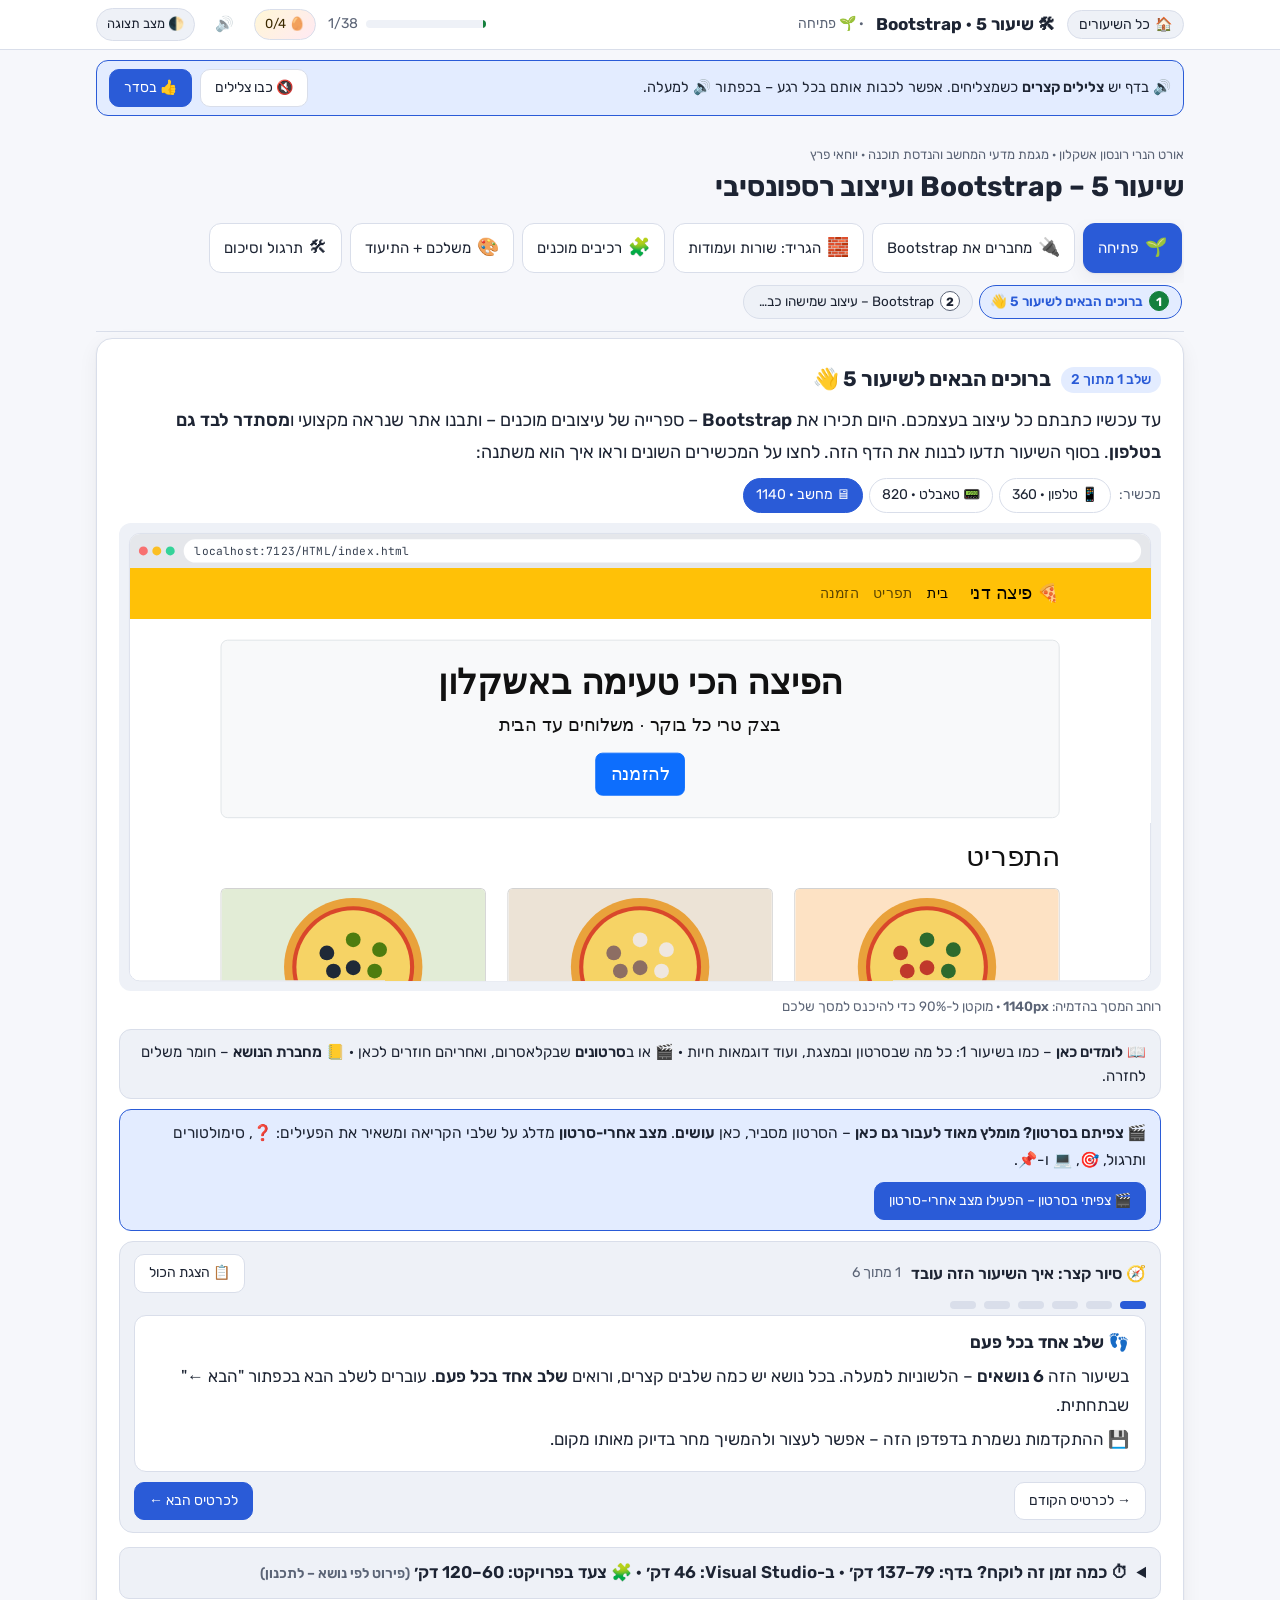
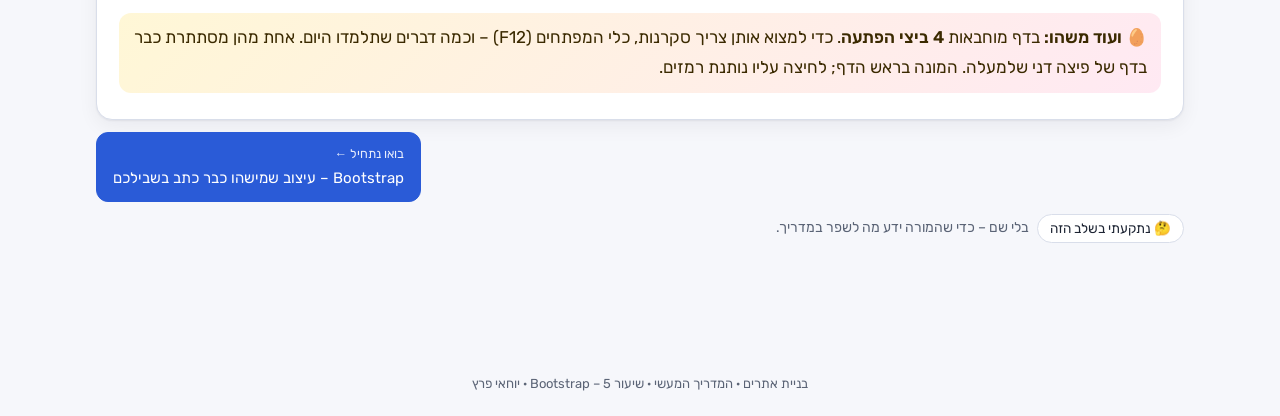
==== commit 6014bf8c: "Lesson 5: airy reference table for utility classes" ====
--- a/bootstrap.html
+++ b/bootstrap.html
@@ -400,10 +400,19 @@
     <div class="ctrls"><span class="lbl">רקע:</span><div class="seg" id="s41b"></div></div>
     <div class="ctrls"><span class="lbl">יישור:</span><div class="seg" id="s41t"></div></div>
     <div id="s41"></div>
-    <table>
+    <table class="ref">
       <tr><th>ה-class</th><th>מה הוא עושה</th></tr>
-      <tr><td><code>mt-3</code><br><code>mb-3</code><br><code>p-3</code></td><td><b>m</b> = margin, <b>p</b> = padding. אחר כך הצד: <b>t</b> למעלה (top), <b>b</b> למטה (bottom), <b>s</b> בהתחלה (start), <b>e</b> בסוף (end). בלי צד = מכל הצדדים. המספר הוא <b>דרגה</b> מ-0 עד 5, לא פיקסלים: 0 = בלי רווח, 3 = רווח בינוני, 5 = הכי גדול.</td></tr>
-      <tr><td><code>bg-warning</code><br><code>text-danger</code><br><code>text-white</code></td><td><b>bg</b> = background, צבע רקע. <b>text</b> ושם של צבע = צבע הטקסט. ל-Bootstrap יש שמות צבעים משלו, כמו warning (צהוב), success (ירוק) ו-danger (אדום) – כולם בשלב הבא.</td></tr>
+      <tr><td><code>mt-3</code><br><code>mb-3</code><br><code>p-3</code></td><td>
+        <div><b>m</b> = margin – רווח <b>מחוץ</b> לקופסה.</div>
+        <div><b>p</b> = padding – רווח <b>בתוך</b> הקופסה.</div>
+        <div>האות הבאה היא הצד: <b>t</b> למעלה (top), <b>b</b> למטה (bottom), <b>s</b> בהתחלה (start), <b>e</b> בסוף (end). בלי צד – מכל הצדדים.</div>
+        <div>המספר הוא <b>דרגה</b> מ-0 עד 5, לא פיקסלים: 0 = בלי רווח, 3 = רווח בינוני, 5 = הכי גדול.</div>
+      </td></tr>
+      <tr><td><code>bg-warning</code><br><code>text-danger</code><br><code>text-white</code></td><td>
+        <div><b>bg</b> = background – צבע הרקע.</div>
+        <div><b>text</b> ואחריו שם של צבע – צבע הטקסט.</div>
+        <div>ל-Bootstrap יש שמות צבעים משלו: warning (צהוב), success (ירוק), danger (אדום). את כולם נראה בשלב הבא.</div>
+      </td></tr>
       <tr><td><code>text-start</code><br><code>text-center</code><br><code>text-end</code></td><td>יישור הטקסט: לצד ההתחלה (בעברית – ימין), למרכז, או לצד הסוף.</td></tr>
       <tr><td><code>fw-bold</code></td><td>טקסט מודגש (fw = font weight, עובי הגופן).</td></tr>
     </table>
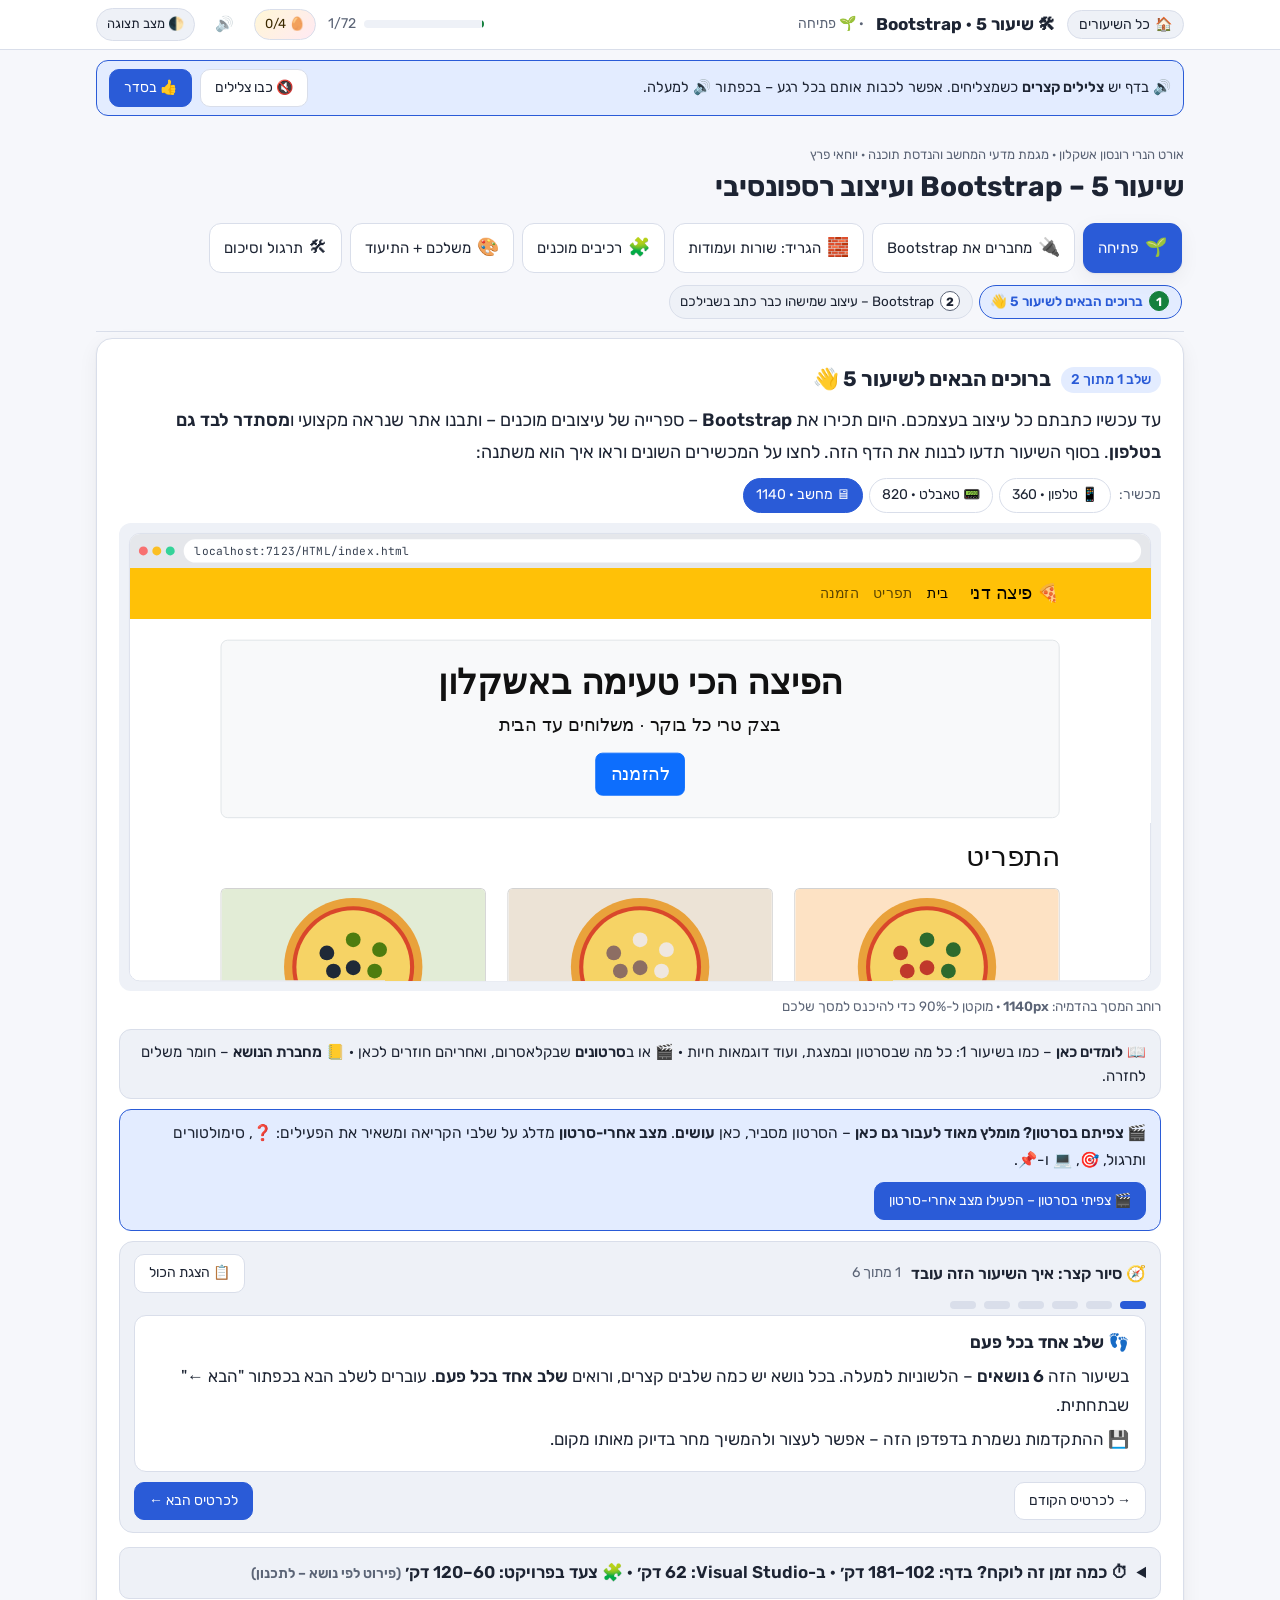
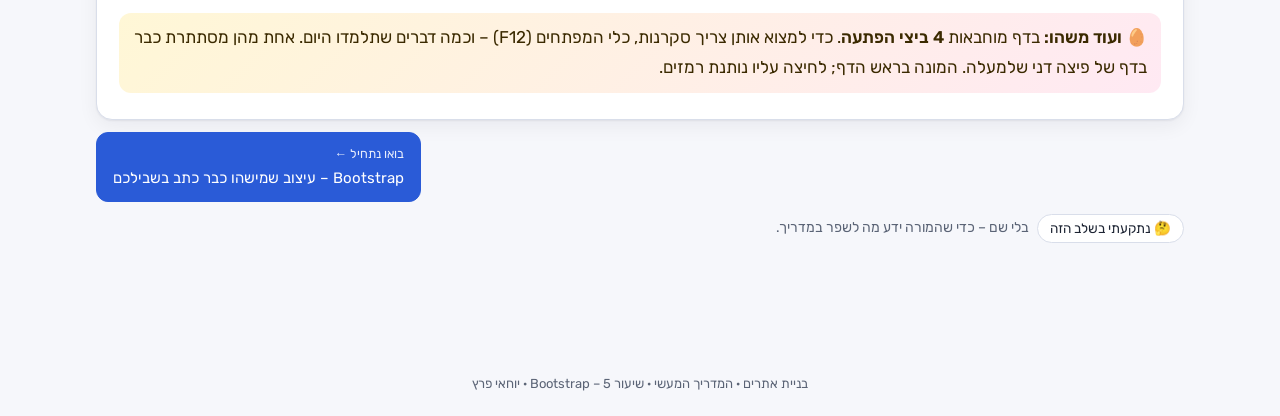
==== commit 9568f6a0: "Lesson 5 split into 72 steps; student-eye review fixes across all lessons; compact step strip" ====
--- a/bootstrap.html
+++ b/bootstrap.html
@@ -41,6 +41,9 @@
 .cls{font-family:"JetBrains Mono",Consolas,monospace;direction:ltr;unicode-bidi:isolate}
 .nw{white-space:nowrap}
 .navparts>li{margin-bottom:8px}
+.urlbig{direction:ltr;text-align:left;font-family:"JetBrains Mono",Consolas,monospace;font-size:15px;line-height:2;overflow-wrap:anywhere;background:var(--code-bg);color:var(--code-text);padding:12px 16px;border-radius:10px;margin:10px 0}
+.split .pane>.ln{margin-top:8px}
+.split.stack{grid-template-columns:1fr}
 .navparts ul{margin-top:6px}
 </style>
 </head>
@@ -98,7 +101,11 @@
     <p>ומה כתוב בתוך הקובץ של Bootstrap? כללי CSS רגילים, כמו שכתבתם בשיעור 3. הנה שניים מהם, בגרסה מפושטת (בקובץ האמיתי הם כתובים בצורה מתוחכמת יותר – אבל זה מה שהם עושים):</p>
     <div class="codeblock"><pre class="cv" id="s12css"></pre></div>
     <div class="what">את <code>text-align: center;</code> אתם מכירים משיעור 3. ה-class <code>text-center</code> הוא בסך הכול <b>שם מוכן</b> להוראה הזו – לכן הכותרת בדוגמה למעלה עברה לאמצע רק בצד שמחובר ל-Bootstrap.</div>
-    <p>ועוד דבר שרואים בהשוואה: האותיות של הכותרת "פיצה דני" נעשו <b>דקות יותר</b> – ואף class לא ביקש את זה. ב-Bootstrap יש שני סוגי כללים: כללי class, שפועלים רק על תגית שכתבתם עליה את השם; וקומץ <b>כללי בסיס</b> לתגיות עצמן – כמו <code>body</code>, <code>h1</code> ו-<code>a</code> – שפועלים על כל הדף מהרגע שהקובץ מחובר: גופן, גודל ועובי של כותרות, צבע קישורים.</p>
+    <p>ועוד דבר שרואים בהשוואה: האותיות של הכותרת "פיצה דני" נעשו <b>דקות יותר</b> – ואף class לא ביקש את זה. ב-Bootstrap יש שני סוגי כללים:</p>
+    <ul>
+      <li><b>כללי class</b> – פועלים רק על תגית שכתבתם עליה את השם.</li>
+      <li><b>כללי בסיס</b> – כללים לתגיות עצמן, כמו <code>body</code>, <code>h1</code> ו-<code>a</code>. הם פועלים על כל הדף מהרגע שהקובץ מחובר: גופן, גודל ועובי של כותרות, צבע קישורים.</li>
+    </ul>
     <p>היתרון הגדול: אתר שבנוי עם Bootstrap <b>מתאים את עצמו לגודל המסך</b> – מחשב, טאבלט וטלפון. לזה קוראים <b>עיצוב רספונסיבי</b> (responsive – "מגיב" לגודל המסך).</p>
     <div class="tip">💡 הבית של Bootstrap הוא האתר <a href="https://getbootstrap.com/" target="_blank" rel="noopener">getbootstrap.com</a>. יש בו הסברים ודוגמאות לכל class. נשתמש בו לאורך השיעור.</div>
   </article>
@@ -108,17 +115,39 @@
 <section class="topic" data-id="setup" data-icon="🔌" data-title="מחברים את Bootstrap">
   <article class="spread">
     <h3>שלוש שורות בכל דף</h3>
-    <p>כדי שדף ישתמש ב-Bootstrap, מוסיפים לו שלוש שורות. הנה דף שלם – השורות החדשות מסומנות. (שימו לב: ב-link יש כתובת באינטרנט, ובשם הקובץ יש <b>rtl</b>. למה rtl? <a href="#" data-go="setup:3">בשלב 3</a>. ולמה כתובת באינטרנט? <a href="#" data-go="setup:4">בשלב 4</a>.)</p>
+    <p>כדי שדף ישתמש ב-Bootstrap, מוסיפים לו שלוש שורות. הנה דף שלם – השורות החדשות מסומנות:</p>
     <div class="codeblock"><pre class="cv" id="s21code"></pre></div>
-    <table>
-      <tr><th>שורה</th><th>איפה</th><th>מה היא עושה</th></tr>
-      <tr><td>שורת ה-<code>meta</code> עם viewport</td><td>ב-head</td><td>חשובה בטלפון. נבין אותה <a href="#" data-go="setup:5">בעוד כמה שלבים</a>.</td></tr>
-      <tr><td><code>link</code> לקובץ ה-CSS</td><td>ב-head</td><td>מחברת את כל הכללים של Bootstrap – בדיוק כמו ה-link לקובץ העיצוב משיעור 3 (בדף התרגול זה היה style.css, ובאתר שלכם – <span class="nw">site-style.css</span>).</td></tr>
-      <tr><td><code>script</code> לקובץ ה-JS</td><td>בסוף ה-body, לפני <code>&lt;/body&gt;</code></td><td>מחברת את קוד ה-JavaScript של Bootstrap – הוא מפעיל דברים שזזים, כמו תפריט שנפתח בלחיצה.</td></tr>
+    <table class="ref">
+      <tr><th>שורה</th><th>מה היא עושה</th></tr>
+      <tr><td><code>meta</code> עם viewport</td><td>
+        <div><b>איפה:</b> ב-head.</div>
+        <div>חשובה בטלפון. נבין אותה <a href="#" data-go="setup:9">בעוד כמה שלבים</a>.</div>
+      </td></tr>
+      <tr><td><code>link</code> לקובץ ה-CSS</td><td>
+        <div><b>איפה:</b> ב-head.</div>
+        <div>מחברת את כל הכללים של Bootstrap – בדיוק כמו ה-link לקובץ העיצוב משיעור 3.</div>
+        <div>ב-link יש כתובת באינטרנט, ובשם הקובץ יש <b>rtl</b>. למה? <a href="#" data-go="setup:4">בשלב 4</a> ו<a href="#" data-go="setup:5">בשלב 5</a>.</div>
+      </td></tr>
+      <tr><td><code>script</code> לקובץ ה-JS</td><td>
+        <div><b>איפה:</b> בסוף ה-body, לפני <code>&lt;/body&gt;</code>.</div>
+        <div>מחברת את קוד ה-JavaScript של Bootstrap. היא תגית חדשה – השלב הבא.</div>
+      </td></tr>
     </table>
-    <div class="what"><code>script</code> היא תגית חדשה: היא מחברת לדף קובץ JavaScript – כמו ש-<code>link</code> מחברת קובץ CSS. המאפיין <code>src</code> אומר איפה הקובץ, בדיוק כמו בתמונה. למה היא בסוף ה-body? כי קודם הדפדפן מציג את התוכן, ורק אחר כך טוען את הקוד ש"מפעיל" אותו – כך הדף מופיע מהר יותר.</div>
-    <div class="trap">סוגרים את script בקיצור, כמו את link – כותבים <code>&lt;script src="..." /&gt;</code> ומסיימים. ב-meta, ב-link וב-img הקיצור עובד, כי אין להן תוכן. script היא תגית עם פתיחה וסגירה, והדפדפן לא מקבל בה את הקיצור: הקוד של Bootstrap לא ירוץ – ולא תופיע שום הודעת שגיאה. תמיד כותבים <code>&lt;script src="..."&gt;&lt;/script&gt;</code> – עם תגית סוגרת, גם כשאין שום דבר באמצע.</div>
     <div class="tip">💡 לפעמים קוראים לשלב הזה "התקנה" של Bootstrap. בפועל לא מתקינים כלום – רק <b>מקשרים</b> לקבצים, כמו שקישרתם לקובץ CSS.</div>
+  </article>
+
+  <article class="spread">
+    <h3>script: תגית שמחברת קובץ JavaScript</h3>
+    <div class="ln"><code>script</code> היא תגית חדשה: היא מחברת לדף קובץ JavaScript – כמו ש-<code>link</code> מחברת קובץ CSS.</div>
+    <div class="codeblock"><pre class="cv" id="s22code"></pre></div>
+    <div class="ln">המאפיין <code>src</code> אומר איפה הקובץ, בדיוק כמו בתמונה.</div>
+    <div class="ln">היא נכתבת <span class="where">בסוף ה-body</span>, מיד לפני <code>&lt;/body&gt;</code>: קודם הדפדפן מציג את התוכן, ורק אחר כך טוען את הקוד ש"מפעיל" אותו – כך הדף מופיע מהר יותר.</div>
+    <div class="ln">מה הקוד הזה יעשה? יפעיל דברים שזזים, כמו תפריט שנפתח בלחיצה – נראה את זה בהמשך השיעור.</div>
+    <div class="trap">
+      <div><b>אסור</b> לסגור את script בקיצור <code>/&gt;</code>. הקוד <code>&lt;script src="..." /&gt;</code> לא עובד – הקוד של Bootstrap לא ירוץ, ולא תופיע שום הודעת שגיאה.</div>
+      <div>ב-meta, ב-link וב-img הקיצור עובד, כי אין להן תוכן. script היא תגית עם פתיחה וסגירה, והדפדפן לא מקבל בה את הקיצור.</div>
+      <div>תמיד כותבים <code>&lt;script src="..."&gt;&lt;/script&gt;</code> – עם תגית סוגרת, גם כשאין שום דבר באמצע.</div>
+    </div>
     <details class="more"><summary>🚀 להעמקה: למה דווקא bundle?</summary>
       <p>בתיקייה js של Bootstrap יש כמה קבצים. <b>bundle</b> פירושו "חבילה": בקובץ <code>bootstrap.bundle.min.js</code> ארוז גם הקוד של Bootstrap וגם ספרייה קטנה נוספת בשם <b>Popper</b>, שיודעת לחשב איפה להציג חלונית קופצת – למשל רשימה נפתחת (dropdown) או בועת הסבר (tooltip) – כך שלא תיחתך בקצה המסך.</p>
       <p>הקובץ <code>bootstrap.min.js</code> (בלי bundle) הוא בלי Popper. לכן הכי פשוט לקשר תמיד ל-bundle – וכל הרכיבים יעבדו. אפשר לקרוא עוד ב-<a href="https://getbootstrap.com/docs/5.3/getting-started/introduction/" target="_blank" rel="noopener">התיעוד של Bootstrap</a> (באנגלית).</p>
@@ -127,7 +156,9 @@
 
   <article class="spread act">
     <h3>Bootstrap בפרויקט שלכם – ומה חסר בו</h3>
-    <p>כשיצרתם את הפרויקט, Visual Studio כבר הכניס לתוכו את Bootstrap – בתיקייה <b>wwwroot/lib/bootstrap/dist</b>. את קובץ ה-JavaScript שלו נחבר מהפרויקט, כמו שמחברים קובץ שלכם. בואו נלך מהדף אל הקובץ, צעד אחר צעד. לחצו על "הצעד הבא" (הקובץ שאליו רוצים להגיע מסומן בקו ירוק מקווקו). בדרך נציץ גם בתיקייה css – ותראו מה <b>חסר</b> בה:</p>
+    <p>כשיצרתם את הפרויקט, Visual Studio כבר הכניס לתוכו את Bootstrap – בתיקייה <b>wwwroot/lib/bootstrap/dist</b>. את קובץ ה-JavaScript שלו נחבר מהפרויקט, כמו שמחברים קובץ שלכם.</p>
+    <p>בואו נלך מהדף אל הקובץ, צעד אחר צעד. לחצו על "הצעד הבא" (הקובץ שאליו רוצים להגיע מסומן בקו ירוק מקווקו).</p>
+    <p>בדרך נציץ גם בתיקייה css – ותראו מה <b>חסר</b> בה:</p>
     <div class="walk">
       <div class="ftree" id="ftree"></div>
       <div>
@@ -152,22 +183,54 @@
     <div class="predict" id="p24"></div>
     <!-- data-lock: the captions tell the answer of #p24 – the whole comparison is covered until the guess -->
     <div class="compare" id="s24" data-lock></div>
-    <div class="what">הקובץ הרגיל של Bootstrap נכתב לאנגלית – הוא "חושב משמאל לימין". לכן עם הקובץ הרגיל, תיבת הסימון נדחקת לקצה ה<b>שמאלי</b> – רחוק מהמילים שבימין – וגם החץ של הרשימה בצד הלא נכון. למה <code>dir="rtl"</code> לבד לא הספיק? הוא הופך רק את מה שלא נקבע לו צד, כמו כיוון הטקסט. אבל בקובץ הרגיל יש כללים שכתוב בהם במפורש "שמאל" – ובהם dir לא נוגע. בקובץ ה-RTL אותם כללים כתובים הפוך. וגם להפך: קובץ ה-RTL בלי dir משאיר את הטקסט מיושר לשמאל. <b>לכן, בכל דף בעברית – שניהם: <code>dir="rtl"</code> וגם <code>bootstrap.rtl.min.css</code>.</b></div>
+    <div class="what">
+      <div>הקובץ הרגיל של Bootstrap נכתב לאנגלית – הוא "חושב משמאל לימין".</div>
+      <div>לכן עם הקובץ הרגיל, תיבת הסימון נדחקת לקצה ה<b>שמאלי</b> – רחוק מהמילים שבימין – וגם החץ של הרשימה בצד הלא נכון.</div>
+      <div>למה <code>dir="rtl"</code> לבד לא הספיק?</div>
+      <div>הוא הופך רק את מה שלא נקבע לו צד, כמו כיוון הטקסט.</div>
+      <div>אבל בקובץ הרגיל יש כללים שכתוב בהם במפורש "שמאל" – ובהם dir לא נוגע.</div>
+      <div>בקובץ ה-RTL אותם כללים כתובים הפוך.</div>
+      <div>וגם להפך: קובץ ה-RTL בלי dir משאיר את הטקסט מיושר לשמאל.</div>
+      <div><b>לכן, בכל דף בעברית – שניהם: <code>dir="rtl"</code> וגם <code>bootstrap.rtl.min.css</code>.</b></div>
+    </div>
     <div class="tip">💡 רוצים לקרוא עוד? הדף על RTL בתיעוד של Bootstrap: <a href="https://getbootstrap.com/docs/5.1/getting-started/rtl/" target="_blank" rel="noopener">getbootstrap.com/docs/5.1/getting-started/rtl</a> (באנגלית).</div>
   </article>
 
   <article class="spread">
     <h3>הקובץ בעברית מגיע מהאינטרנט (CDN)</h3>
-    <p>בשלב הקודם ראינו שבדף בעברית צריך את קובץ ה-RTL – ובתיקייה שבפרויקט <b>אין</b> אותו. מה עושים? לוקחים אותו מהאינטרנט. קבצים של ספריות מוכנות, כמו Bootstrap, שמורים בשרתים שמגישים אותם במהירות, מכל מקום בעולם. שרת כזה נקרא <b>CDN</b> (Content Delivery Network – רשת שרתים שמגישה קבצים מוכנים). לכן ב-<code>href</code> לא כותבים נתיב בפרויקט, אלא <b>כתובת אינטרנט</b>, שמתחילה ב-<code>https://</code>. ככה זה נראה:</p>
+    <p>בשלב הקודם ראינו שבדף בעברית צריך את קובץ ה-RTL – ובתיקייה שבפרויקט <b>אין</b> אותו. מה עושים? לוקחים אותו מהאינטרנט.</p>
+    <p>קבצים של ספריות מוכנות, כמו Bootstrap, שמורים בשרתים שמגישים אותם במהירות, מכל מקום בעולם. שרת כזה נקרא <b>CDN</b> (Content Delivery Network – רשת שרתים שמגישה קבצים מוכנים).</p>
+    <p>לכן ב-<code>href</code> לא כותבים נתיב בפרויקט, אלא <b>כתובת אינטרנט</b>, שמתחילה ב-<code>https://</code>. ככה זה נראה:</p>
     <div class="codeblock"><pre class="cv" id="s23code"></pre></div>
-    <p>את קובץ ה-JS משאירים כמו שהוא – הוא כן נמצא בפרויקט. נפרק את הכתובת:</p>
-    <table>
+    <div class="what">
+      <div>בשתי הדרכים – קובץ בפרויקט וקובץ מהאינטרנט – מקבלים את אותם class-ים בדיוק. ההבדל הוא רק <b>מאיפה</b> הדפדפן מביא את הקובץ.</div>
+      <div>את קובץ ה-JS משאירים כמו שהוא – הוא כן נמצא בפרויקט.</div>
+    </div>
+  </article>
+
+  <article class="spread">
+    <h3>מפרקים את הכתובת של ה-CDN</h3>
+    <div class="ln">הכתובת ארוכה, אבל היא בנויה משלושה חלקים. כל חלק צבוע בצבע משלו, ובטבלה – מה הוא אומר:</div>
+    <div class="urlbig"><span class="ltr">https://<span class="cx cx-1">cdn.jsdelivr.net</span>/npm/<span class="cx cx-2">bootstrap@5.1.0</span>/<span class="cx cx-3">dist/css/bootstrap.rtl.min.css</span></span></div>
+    <table class="ref">
       <tr><th>החלק בכתובת</th><th>מה הוא אומר</th></tr>
-      <tr><td><code class="brk">cdn.jsdelivr.net</code></td><td>השרת שמגיש את הקבצים – ה-CDN.</td></tr>
-      <tr><td><code class="brk">bootstrap@5.1.0</code></td><td>הספרייה, והגרסה שלה. <b>הגרסה חייבת להתאים</b> לזו שבפרויקט (תיכף נבדוק).</td></tr>
-      <tr><td><code class="brk">dist/css/bootstrap.rtl.min.css</code></td><td>הקובץ עצמו – אותה תיקייה dist שראיתם, אבל בשרת באינטרנט.</td></tr>
+      <tr><td><span class="ltr"><span class="cx cx-1">cdn.jsdelivr.net</span></span></td><td>השרת שמגיש את הקבצים – ה-CDN.</td></tr>
+      <tr><td><span class="ltr"><span class="cx cx-2">bootstrap@5.1.0</span></span></td><td>הספרייה, והגרסה שלה. <b>הגרסה חייבת להתאים</b> לזו שבפרויקט – בשלב הבא נבדוק איזו.</td></tr>
+      <tr><td><span class="ltr"><span class="cx cx-3">dist/css/bootstrap.rtl.min.css</span></span></td><td>הקובץ עצמו – אותה תיקייה dist שראיתם, אבל בשרת באינטרנט.</td></tr>
     </table>
-    <div class="tip">💡 <b>איזו גרסה כותבים?</b> את הגרסה שבפרויקט שלכם. ב-Solution Explorer פתחו (לחיצה כפולה) את <code>wwwroot/lib/bootstrap/dist/css/bootstrap.css</code>: בשורות הראשונות כתוב <b>Bootstrap v5.1.0</b>. כנראה זה מה שיש אצלכם. כתוב אחרת? כתבו בכתובת את המספר שלכם, במקום 5.1.0. כך ה-JS שבפרויקט והעיצוב מהאינטרנט הם מאותה גרסה, וה-class-ים שבתיעוד יעבדו.</div>
+  </article>
+
+  <article class="spread">
+    <h3>איזו גרסה כותבים בכתובת?</h3>
+    <div class="ln">את הגרסה <b>שבפרויקט שלכם</b>. כך ה-JS שבפרויקט והעיצוב מהאינטרנט הם מאותה גרסה, וה-class-ים שבתיעוד יעבדו.</div>
+    <div class="ln"><span class="where">ב-Solution Explorer</span> פתחו (לחיצה כפולה) את <span class="crumb">wwwroot/lib/bootstrap/dist/css/bootstrap.css</span>.</div>
+    <div class="ln">בשורות הראשונות מופיעה הגרסה:</div>
+    <div class="codeblock"><pre class="cv" id="s24ver"></pre></div>
+    <div class="ln">כנראה זה מה שיש אצלכם: <b>5.1.0</b>. כתוב אחרת? כתבו בכתובת את המספר שלכם, במקום 5.1.0.</div>
+  </article>
+
+  <article class="spread">
+    <h3>קובץ בפרויקט או CDN: מה ההבדל?</h3>
     <table>
       <tr><th></th><th>📁 קבצים בפרויקט (ה-JS)</th><th>🌐 CDN (ה-CSS בעברית)</th></tr>
       <tr><td><b>מה כותבים</b></td><td>נתיב: <code class="brk">../lib/bootstrap/...</code></td><td>כתובת אינטרנט: <code class="brk">https://cdn.jsdelivr.net/...</code></td></tr>
@@ -175,7 +238,6 @@
       <tr><td><b>הגרסה</b></td><td>זו שב-Visual Studio שלכם</td><td>זו שכתובה בכתובת – אתם בוחרים, ולכן מתאימים</td></tr>
     </table>
     <div class="trap">האתר שלכם צריך אינטרנט כדי להיראות מעוצב: אם המחשב לא מחובר, הדף ייפתח בלי Bootstrap. זה לא באג – ככה זה כשהקובץ מגיע מהאינטרנט. בשעת עבודה תמיד בודקים שיש חיבור.</div>
-    <div class="what">בשתי הדרכים מקבלים את אותם class-ים בדיוק. ההבדל הוא רק <b>מאיפה</b> הדפדפן מביא את הקובץ.</div>
   </article>
 
   <article class="spread act">
@@ -186,7 +248,13 @@
     <div class="predict" id="p25"></div>
     <div class="ctrls"><div class="seg" id="s25seg"></div></div>
     <div id="s25"></div>
-    <div class="what" id="s25what" hidden>טלפונים עדיין מכבדים אתרים ישנים, שנבנו רק למחשב. לכן, כשאין שורת viewport, הטלפון <b>מעמיד פנים שהמסך שלו רחב</b> (בערך 980 פיקסלים), בונה את הדף ברוחב הזה – ואז <b>מקטין הכול</b> כדי שייכנס. התוצאה: טקסט זעיר, וצריך לעשות זום עם האצבעות. השורה <code>width=device-width</code> אומרת: "הרוחב שלי הוא הרוחב האמיתי של המכשיר". רק אז Bootstrap יכול לסדר את הדף בשבילו.</div>
+    <div class="what" id="s25what" hidden>
+      <div>טלפונים עדיין מכבדים אתרים ישנים, שנבנו רק למחשב.</div>
+      <div>לכן, כשאין שורת viewport, הטלפון <b>מעמיד פנים שהמסך שלו רחב</b> (בערך 980 פיקסלים), בונה את הדף ברוחב הזה – ואז <b>מקטין הכול</b> כדי שייכנס.</div>
+      <div>התוצאה: טקסט זעיר, וצריך לעשות זום עם האצבעות.</div>
+      <div>השורה <code>width=device-width</code> אומרת: "הרוחב שלי הוא הרוחב האמיתי של המכשיר".</div>
+      <div>רק אז Bootstrap יכול לסדר את הדף בשבילו.</div>
+    </div>
     <!-- data-lock: the slow explanation tells the answer, so it opens only after the guess -->
     <details class="more" data-lock><summary>🐢 רוצים הסבר לאט יותר?</summary>
       <p>דמיינו שמישהו שולח לכם פוסטר ענק, ברוחב של מטר. יש שתי דרכים להראות אותו בטלפון:</p>
@@ -196,26 +264,35 @@
       </ol>
       <p>בשפת הקוד: <code>width=device-width</code> = "רוחב הדף = רוחב המכשיר". <code>initial-scale=1</code> = "בלי זום בהתחלה".</p>
     </details>
-    <div class="tip">💡 איך בודקים דף בגודל של טלפון, בלי טלפון? בדפדפן במחשב: F12 (כלי המפתחים), ואז Ctrl+Shift+M – הדף מוצג בתוך מסגרת, ובראשה אפשר לבחור רוחב. כך תבדקו מעכשיו כל דף שלכם. ובטלפון שלכם? האתר שלכם לא ייפתח שם: localhost הוא "המחשב הזה" (שיעור 1), והטלפון הוא מחשב אחר. (ההדמיה שלמעלה מדמה את מה שטלפון אמיתי עושה.)</div>
     <div class="egg-w" id="eggWidth">🥚 תפסתם את המסך ברוחב המדויק! ההודעה הזו מופיעה רק כשהחלון ברוחב 700 עד 760 פיקסלים – כלל CSS שפועל רק בטווח רוחב מסוים. בדיוק ככה Bootstrap בנוי בפנים. הקוד הסודי: BREAKPOINT</div>
+  </article>
+
+  <article class="spread">
+    <h3>בודקים דף בגודל טלפון: F12 ו-Ctrl+Shift+M</h3>
+    <div class="ln">איך בודקים דף בגודל של טלפון, בלי טלפון?</div>
+    <div class="ln"><span class="where">בדפדפן במחשב</span> לחצו F12 – נפתחים כלי המפתחים.</div>
+    <div class="ln">אחר כך Ctrl+Shift+M – הדף מוצג בתוך מסגרת, ובראשה אפשר לבחור רוחב.</div>
+    <div class="ln">כך תבדקו מעכשיו כל דף שלכם.</div>
+    <div class="ln">ובטלפון שלכם? האתר שלכם <span class="not">לא ייפתח</span> שם: localhost הוא "המחשב הזה" (שיעור 1), והטלפון הוא מחשב אחר.</div>
+    <div class="ln">(ההדמיה בשלב הקודם מדמה את מה שטלפון אמיתי עושה.)</div>
   </article>
   <article class="spread vsstep">
     <h3>💻 עכשיו אצלכם ב-Visual Studio</h3>
     <p>מחברים את Bootstrap ל<b>דף התוכן הראשון</b> שלכם (about.html משיעור 2 – או השם שנתתם לו), ולדף הנחיתה index.html. במהלך השיעור הדף about.html יהפוך ל<b>דף הבסיס</b> של כל דפי התוכן באתר – לכן מתחילים בו.</p>
     <ol class="vsdo">
-      <li>ב-Solution Explorer פתחו את התיקיות wwwroot &rlm;←&rlm; lib &rlm;←&rlm; bootstrap &rlm;←&rlm; dist &rlm;←&rlm; css, ופתחו בלחיצה כפולה את <b>bootstrap.css</b>. בשורות הראשונות כתוב <b>Bootstrap v5.1.0</b> – זה מספר הגרסה (כתוב אחרת? כתבו אותו במקום 5.1.0 בשורה שבצעד 3). שימו לב: <b>אין</b> בתיקייה קובץ rtl – זה בדיוק כמו שצריך, ולא עורכים את הקובץ. סגרו אותו. (<a href="#" data-go="setup:2">הדרך לקבצים – בשלב 2</a>, <a href="#" data-go="setup:4">והסבר על ה-CDN – בשלב 4</a>)</li>
-      <li>פתחו את about.html (בתיקייה HTML). בשורה של התגית html ודאו שכתוב <code>lang="he" dir="rtl"</code> (כמו בשיעור 2).</li>
-      <li>בתוך ה-head, מיד אחרי השורה של <code>meta charset</code>, הדביקו את שתי השורות האלה. הן חייבות להיות <b>מעל</b> השורה של <span class="nw">site-style.css</span> שכבר יש לכם משיעור 3: קודם Bootstrap, ואחריו העיצוב שלכם – כך, כשכלל שלכם וכלל של Bootstrap שווים בכוח, שלכם מנצח. (למה? <a href="#" data-go="mine:1">בנושא "משלכם + התיעוד"</a>.)
+      <li><span class="where">ב-Solution Explorer</span> פתחו את התיקיות wwwroot &rlm;←&rlm; lib &rlm;←&rlm; bootstrap &rlm;←&rlm; dist &rlm;←&rlm; css, ופתחו בלחיצה כפולה את <b>bootstrap.css</b>. בשורות הראשונות כתוב <b>Bootstrap v5.1.0</b> – זה מספר הגרסה (כתוב אחרת? כתבו אותו במקום 5.1.0 בשורת ה-link שבתיבה 3 למטה). שימו לב: <b>אין</b> בתיקייה קובץ rtl – זה בדיוק כמו שצריך, ולא עורכים את הקובץ. סגרו אותו. (<a href="#" data-go="setup:3">הדרך לקבצים – בשלב 3</a>, <a href="#" data-go="setup:5">והסבר על ה-CDN – בשלב 5</a>)</li>
+      <li>פתחו את about.html (בתיקייה HTML). <span class="where">בשורה של התגית html</span> ודאו שכתוב <code>lang="he" dir="rtl"</code> (כמו בשיעור 2).</li>
+      <li><span class="where">בתוך ה-head</span>, מיד אחרי השורה של <code>meta charset</code>, הדביקו את שתי השורות האלה. הן חייבות להיות <span class="where"><b>מעל</b></span> השורה של <span class="nw">site-style.css</span> שכבר יש לכם משיעור 3: קודם Bootstrap, ואחריו העיצוב שלכם – כך, כשכלל שלכם וכלל של Bootstrap שווים בכוח, שלכם מנצח. (למה? <a href="#" data-go="mine:1">בנושא "משלכם + התיעוד"</a>.)
         <div class="codeblock"><button class="copy" type="button">העתקה</button><pre data-code="html">
 &lt;meta name="viewport" content="width=device-width, initial-scale=1" /&gt;
 &lt;link rel="stylesheet" href="https://cdn.jsdelivr.net/npm/bootstrap@5.1.0/dist/css/bootstrap.rtl.min.css" /&gt;
 </pre></div></li>
-      <li>בסוף ה-body – בשורה האחרונה, מיד לפני <code>&lt;/body&gt;</code> – הדביקו:
+      <li><span class="where">בסוף ה-body</span> – בשורה האחרונה, מיד לפני <code>&lt;/body&gt;</code> – הדביקו:
         <div class="codeblock"><button class="copy" type="button">העתקה</button><pre data-code="html">
 &lt;script src="../lib/bootstrap/dist/js/bootstrap.bundle.min.js"&gt;&lt;/script&gt;
 </pre></div></li>
-      <li>בדיקה שהחיבור עובד: לכותרת h1 של הדף הוסיפו <code>class="text-center"</code> – כמו <a href="#" data-go="start:2">בדוגמה הראשונה של השיעור</a>. (כבר יש לה class? הוסיפו את text-center באותן מירכאות, אחרי רווח.) שמרו (Ctrl+S), ואז קליק ימני על about.html &rlm;←&rlm; <b>View in Browser</b>.</li>
-      <li>עשו את צעדים 2–4 גם בדף הנחיתה <b>index.html</b> – אותן שלוש שורות, באותם מקומות. כך שני הדפים מוכנים לתפריט המשותף שתבנו בנושא "רכיבים מוכנים".</li>
+      <li>בדיקה שהחיבור עובד: <span class="where">לכותרת h1</span> של הדף הוסיפו <code>class="text-center"</code> – כמו <a href="#" data-go="start:2">בדוגמה הראשונה של השיעור</a>. (כבר יש לה class? הוסיפו את text-center באותן מירכאות, אחרי רווח.) שמרו (Ctrl+S), ואז קליק ימני <span class="where">על about.html</span> &rlm;←&rlm; <b>View in Browser</b>.</li>
+      <li>עשו את תיבות 2–4 גם <span class="where">בדף הנחיתה <b>index.html</b></span> – אותן שלוש שורות, באותם מקומות. כך שני הדפים מוכנים לתפריט המשותף שתבנו בנושא "רכיבים מוכנים".</li>
     </ol>
     <div class="expect">בכתובת שמסתיימת ב-<code>/HTML/about.html</code> רואים: הכותרת באמצע השורה – סימן ש-Bootstrap מחובר. גם בלי שהוספתם class, הדף נראה קצת אחרת – אלה <a href="#" data-go="start:2">כללי הבסיס</a> של Bootstrap: הכותרות בגודל ובעובי אחרים, ו-body בלי margin – לכן התוכן צמוד לקצה החלון (בנושא הבא container יחזיר את הרווח). ובדיקה בטוחה, גם אם הכותרת שלכם כבר הייתה באמצע קודם: בדפדפן F12 &rlm;←&rlm; Console – אין שגיאה אדומה (404). אותו דבר ב-index.html. (והמחשב מחובר לאינטרנט – ה-CSS מגיע משם.)</div>
     <div class="trouble" id="trSetup"></div>
@@ -285,23 +362,12 @@
       <div class="tok" style="--tc:#f9a8d4"><code>-md</code><span><b>מאיזה רוחב</b>שם של רוחב מסך</span></div>
       <div class="tok" style="--tc:#86efac"><code>-4</code><span><b>כמה חלקים</b>4 מתוך 12</span></div>
     </div>
-    <p>לרוחב כזה קוראים <b>נקודת שבירה</b> (breakpoint) – הנקודה שבה הסידור "נשבר" ומשתנה. הטבלה של כל הרוחבים תיפתח אחרי הניחוש.</p>
+    <p>לרוחב כזה קוראים <b>נקודת שבירה</b> (breakpoint) – הנקודה שבה הסידור "נשבר" ומשתנה. רשימה של כל הרוחבים – בשלב הבא.</p>
     <div class="predict" id="p34"></div>
     <div class="codeblock"><pre class="cv" id="s34code"></pre></div>
     <div id="s34"></div>
     <div class="what" id="s34what" hidden>מ-md (768) ומעלה, כל מנה מקבלת 4 מתוך 12 – שלוש בשורה. מתחת ל-md, ה-class לא פועל, וכל מנה תופסת <b>שורה שלמה</b>. זה הכלל של 12 החלקים: 12 ועוד 12 ועוד 12 לא נכנס בשורה אחת, אז כל מנה יורדת שורה. עברו בין המכשירים וראו בדיוק איפה זה מתחלף.</div>
     <!-- data-lock: the C# bridge and the slow explanation tell the answer of #p34 – covered until the guess -->
-    <p data-lock>הרוחבים של כל השמות:</p>
-    <table data-lock>
-      <tr><th>שם</th><th>מרוחב</th><th>מכשיר לדוגמה</th></tr>
-      <tr><td>(בלי שם)</td><td>0</td><td>טלפון</td></tr>
-      <tr><td><code>sm</code></td><td>576px</td><td>טלפון לרוחב</td></tr>
-      <tr><td><code>md</code></td><td>768px</td><td>טאבלט</td></tr>
-      <tr><td><code>lg</code></td><td>992px</td><td>מחשב קטן או חלון לא מלא</td></tr>
-      <tr><td><code>xl</code></td><td>1200px</td><td>מסך מחשב רחב</td></tr>
-      <tr><td><code>xxl</code></td><td>1400px</td><td>מסך גדול</td></tr>
-    </table>
-    <div class="tip" data-lock>💡 "טלפון", "טאבלט" ו"מחשב" הם רק דוגמאות. Bootstrap לא יודע איזה מכשיר יש לכם – הוא בודק דבר אחד: <b>כמה רחב חלון הדפדפן</b>. חלון צר במחשב מתנהג בדיוק כמו טלפון. בהדמיות "מחשב" הוא 1140 – נקודת השבירה <code>lg</code>; מסך מחשב רגיל, 1920, הוא כבר <code>xxl</code>.</div>
     <div class="bridge" data-lock>ב-C# זה היה נראה בערך כך – בדיוק מה ש-<code>col-md-4</code> אומר:<div class="codeblock"><pre class="cv" id="s34cs"></pre></div>Bootstrap כותב את התנאי בשבילכם בתוך הקובץ שלו.</div>
     <details class="more" data-lock><summary>🐢 רוצים הסבר לאט יותר?</summary>
       <p>כש-Bootstrap פוגש מנה עם <code>col-md-4</code>, הוא שואל שאלה אחת: "<b>חלון הדפדפן רחב לפחות 768 פיקסלים?</b>"</p>
@@ -312,6 +378,22 @@
       <p>הכלל לזכור: <b>class עם שם של נקודת שבירה פועל מהרוחב הזה ומעלה.</b> class בלי שם (כמו <code>col-4</code>) פועל תמיד, בכל רוחב.</p>
     </details>
   </article>
+
+  <article class="spread">
+    <h3>כל נקודות השבירה: sm, md, lg, xl, xxl</h3>
+    <p>הרוחבים של כל השמות:</p>
+    <table>
+      <tr><th>שם</th><th>מרוחב</th><th>מכשיר לדוגמה</th></tr>
+      <tr><td>(בלי שם)</td><td>0</td><td>טלפון</td></tr>
+      <tr><td><code>sm</code></td><td>576px</td><td>טלפון לרוחב</td></tr>
+      <tr><td><code>md</code></td><td>768px</td><td>טאבלט</td></tr>
+      <tr><td><code>lg</code></td><td>992px</td><td>מחשב קטן או חלון לא מלא</td></tr>
+      <tr><td><code>xl</code></td><td>1200px</td><td>מסך מחשב רחב</td></tr>
+      <tr><td><code>xxl</code></td><td>1400px</td><td>מסך גדול</td></tr>
+    </table>
+    <div class="tip">💡 "טלפון", "טאבלט" ו"מחשב" הם רק דוגמאות. Bootstrap לא יודע איזה מכשיר יש לכם – הוא בודק דבר אחד: <b>כמה רחב חלון הדפדפן</b>. חלון צר במחשב מתנהג בדיוק כמו טלפון. בהדמיות "מחשב" הוא 1140 – נקודת השבירה <code>lg</code>; מסך מחשב רגיל, 1920, הוא כבר <code>xxl</code>.</div>
+  </article>
+
 
   <article class="spread act">
     <h3>🔬 מעבדת גריד: כמה class-ים על אותה עמודה</h3>
@@ -332,20 +414,20 @@
   </article>
 
   <article class="spread act">
-    <h3>row-cols, רווחים ותמונות</h3>
-    <p>יש דרך קצרה יותר: במקום לכתוב class על <b>כל</b> עמודה, כותבים על <b>השורה</b> כמה עמודות יהיו בה (cols – קיצור של columns, עמודות). העמודות עצמן מקבלות רק <code>col</code>. עברו בין המכשירים:</p>
-    <div class="ctrls"><span class="lbl">התמונות:</span><div class="seg" id="s36img"></div></div>
+    <h3>row-cols: כמה עמודות בכל שורה</h3>
+    <div class="ln">יש דרך קצרה יותר: במקום לכתוב class על <b>כל</b> עמודה, כותבים <span class="where">על השורה</span> כמה עמודות יהיו בה (cols – קיצור של columns, עמודות).</div>
+    <div class="ln">העמודות עצמן מקבלות רק <code>col</code>. עברו בין המכשירים:</div>
     <div class="codeblock"><pre class="cv" id="s36code"></pre></div>
     <div id="s36"></div>
     <p class="res-note" id="s36count"></p>
     <p class="rulecap">הקופסאות הצהובות – רק כדי שתראו איפה כל עמודה.</p>
-    <div class="what">שלושה class-ים על השורה – שלושה כללים:
-      <br>• <code>row-cols-1</code> – תמיד: עמודה אחת בשורה (טלפון).
-      <br>• <code>row-cols-sm-2</code> – מ-sm ומעלה: שתיים בשורה (טלפון לרוחב).
-      <br>• <code>row-cols-md-4</code> – מ-md ומעלה: ארבע בשורה (טאבלט ומחשב).
-      <br>כל class גובר על הקודם כשהמסך מספיק רחב – אותו כלל מהמעבדה: קובעת נקודת השבירה הגדולה ביותר שכבר נדלקה.
-      <br><br><span id="s36imgWhy"></span></div>
-    <div class="tip">💡 ומה זה <code>g-3</code>? g = gutter – <b>רווח</b> בין העמודות, גם לרוחב וגם לגובה. המספר בין 0 (צמוד) ל-5 (הכי רחוק). רק ש-<code>g-5</code> רחב מדי לטלפון – הוא יוצר גלילה הצידה.</div>
+    <div class="what">
+      <div>שלושה class-ים על השורה – שלושה כללים:</div>
+      <div>• <code>row-cols-1</code> – תמיד: עמודה אחת בשורה (טלפון).</div>
+      <div>• <code>row-cols-sm-2</code> – מ-sm ומעלה: שתיים בשורה (טלפון לרוחב).</div>
+      <div>• <code>row-cols-md-4</code> – מ-md ומעלה: ארבע בשורה (טאבלט ומחשב).</div>
+      <div>כל class גובר על הקודם כשהמסך מספיק רחב – אותו כלל מהמעבדה: קובעת נקודת השבירה הגדולה ביותר שכבר נדלקה.</div>
+    </div>
     <details class="more"><summary>🚀 להעמקה: מה כתוב בתוך Bootstrap?</summary>
       <p>מאחורי כל class עם נקודת שבירה מסתתר כלל CSS מיוחד בשם <b>media query</b> (בערך: "שאלה על המסך"). הוא אומר לדפדפן: "את הכללים שבפנים – החילו רק כשהמסך רחב לפחות כך וכך". ככה, בקיצור, כתוב <code>col-md-4</code> בתוך הקובץ של Bootstrap:</p>
       <div class="codeblock"><pre data-code="css">
@@ -359,12 +441,34 @@
       <p>מתחת ל-768 הכלל פשוט <b>לא קיים</b> – ולכן העמודה תופסת שורה שלמה. אותו כלי זמין גם לכם: אפשר לכתוב media query <span class="nw">ב-site-style.css</span>, למשל כדי להקטין כותרת רק בטלפון. קראו עוד ב-<a href="https://developer.mozilla.org/en-US/docs/Web/CSS/CSS_media_queries/Using_media_queries" target="_blank" rel="noopener">MDN: Using media queries</a> (באנגלית).</p>
     </details>
   </article>
+
+  <article class="spread act">
+    <h3>g: רווח בין העמודות</h3>
+    <div class="ln">לשורה אפשר להוסיף <code>g-…</code>: g = gutter – <b>רווח</b> בין העמודות, גם לרוחב וגם לגובה. המספר – דרגה בין 0 (צמוד) ל-5 (הכי רחוק). בחרו:</div>
+    <div class="ctrls"><span class="lbl">הרווח:</span><div class="seg" id="s36gseg"></div></div>
+    <div class="codeblock"><pre class="cv" id="s36gcode"></pre></div>
+    <div id="s36g"></div>
+    <p class="res-note" id="s36gnote"></p>
+    <p class="rulecap">הקופסאות הצהובות – רק כדי שתראו איפה כל עמודה.</p>
+    <div class="what" id="s36gwhat"></div>
+  </article>
+
+  <article class="spread act">
+    <h3>תמונה בתוך עמודה: img-fluid</h3>
+    <div class="ln">בכל עמודה יש תמונה ברוחב 320 פיקסלים. מה קורה כשהעמודה צרה ממנה? עברו בין המכשירים:</div>
+    <div class="ctrls"><span class="lbl">התמונות:</span><div class="seg" id="s36img"></div></div>
+    <div class="codeblock"><pre class="cv" id="s36icode"></pre></div>
+    <div id="s36i"></div>
+    <p class="res-note" id="s36icount"></p>
+    <p class="rulecap">הקופסאות הצהובות – רק כדי שתראו איפה כל עמודה.</p>
+    <div class="what"><span id="s36imgWhy"></span></div>
+  </article>
   <article class="spread vsstep">
     <h3>💻 עכשיו אצלכם ב-Visual Studio</h3>
     <p>הופכים את about.html ל<b>דף הבסיס של דפי התוכן</b>: container שמרחיק את התוכן מהקצוות, ושורה עם שתי עמודות – טקסט ותמונה – שבטלפון יורדות אחת מתחת לשנייה. על הדף הזה תבנו את כל דפי התוכן של הגשה 1.</p>
     <ol class="vsdo">
-      <li>ב-about.html עטפו את כל התוכן שבתוך ה-body ב-container: שורה חדשה <code>&lt;div class="container"&gt;</code> מיד אחרי <code>&lt;body&gt;</code>, ושורה <code>&lt;/div&gt;</code> מיד <b>לפני</b> שורת ה-script. (ה-script נשאר מחוץ ל-container – הוא לא חלק מהתוכן.) גם כותרת האתר משיעור 4 – ה-div עם <code>class="site-header"</code> – נכנסת בינתיים לתוך ה-container. בנושא הבא תחליפו אותה בתפריט של Bootstrap.</li>
-      <li>בתוך ה-container, מיד אחרי ה-h1, הדביקו שורה עם שתי עמודות. (ה-h1 שלכם בתוך קופסת <code>box</code>? הדביקו אותה מיד אחרי ה-<code>&lt;/div&gt;</code> שסוגר את הקופסה.) שמרו – הדף עדיין נראה כמו קודם, ובסופו שורה חדשה עם "כאן הטקסט של הדף" ועם תמונה:
+      <li>ב-about.html עטפו את כל התוכן שבתוך ה-body <span class="where">ב-container</span>: שורה חדשה <code>&lt;div class="container"&gt;</code> מיד אחרי <code>&lt;body&gt;</code>, ושורה <code>&lt;/div&gt;</code> מיד <b>לפני</b> שורת ה-script. (ה-script נשאר מחוץ ל-container – הוא לא חלק מהתוכן.) גם כותרת האתר משיעור 4 – ה-div עם <code>class="site-header"</code> – נכנסת בינתיים לתוך ה-container. בנושא הבא תחליפו אותה בתפריט של Bootstrap.</li>
+      <li>בתוך ה-container, <span class="where">מיד אחרי ה-h1</span>, הדביקו שורה עם שתי עמודות. (ה-h1 שלכם בתוך קופסת <code>box</code>? הדביקו אותה מיד אחרי ה-<code>&lt;/div&gt;</code> שסוגר את הקופסה.) שמרו – הדף עדיין נראה כמו קודם, ובסופו שורה חדשה עם "כאן הטקסט של הדף" ועם תמונה:
         <div class="codeblock"><button class="copy" type="button">העתקה</button><pre data-code="html" data-marks="7:new">
 &lt;div class="row"&gt;
     &lt;div class="col-md-8"&gt;
@@ -376,9 +480,11 @@
     &lt;/div&gt;
 &lt;/div&gt;
 </pre></div></li>
-      <li><b>מעבירים לעמודות.</b> בעמודה השנייה (<code>col-md-4</code>): גזרו (Ctrl+X) את שורת ה-img שכבר יש בדף (משיעור 2), והדביקו (Ctrl+V) אותה במקום שורת ה-img שבדוגמה. מחקו ממנה את <code>width="…"</code> (אם יש) וודאו שיש בה <code>class="img-fluid"</code> (<a href="#" data-go="grid:6">השלב על row-cols ותמונות</a>) – את הרוחב קובעת עכשיו העמודה. (תמונות בגודל מתאים, לא מתוחות – גם זה סעיף במחוון של הגשה 1.)<br>
-        בעמודה הראשונה (<code>col-md-8</code>): במקום "כאן הטקסט של הדף" העבירו לשם את הפסקה שכבר יש בדף, ובמקום ההערה – את כל שאר התוכן: קופסת התוכן, אם יש (ה-div עם <code>class="box"</code> משיעור 3), והקישור חזרה לדף הנחיתה. ה-h1 נשאר מעל השורה; רק אם הוא בתוך הקופסה, הוא עובר איתה לעמודה – וזה בסדר.</li>
-      <li>שמרו (Ctrl+S), ואז קליק ימני על about.html &rlm;←&rlm; <b>View in Browser</b>.</li>
+      <li><b>עמודה שנייה: התמונה.</b> <span class="where">בעמודה השנייה</span> (<code>col-md-4</code>): גזרו (Ctrl+X) את שורת ה-img שכבר יש בדף (משיעור 2), והדביקו (Ctrl+V) אותה במקום שורת ה-img שבדוגמה.</li>
+      <li><b>עמודה שנייה: התמונה, תיקון.</b> בשורת ה-img שהדבקתם: מחקו את <code>width="…"</code> (אם יש), וודאו שיש בה <code>class="img-fluid"</code> (<a href="#" data-go="grid:9">השלב על img-fluid</a>). את הרוחב קובעת עכשיו העמודה. (תמונות בגודל מתאים, לא מתוחות – גם זה סעיף במחוון של הגשה 1.)</li>
+      <li><b>עמודה ראשונה: הפסקה.</b> <span class="where">בעמודה הראשונה</span> (<code>col-md-8</code>): במקום "כאן הטקסט של הדף" העבירו לשם את הפסקה שכבר יש בדף. ה-h1 נשאר מעל השורה, מחוץ לעמודות.</li>
+      <li><b>עמודה ראשונה: שאר התוכן.</b> <span class="where">בעמודה הראשונה</span>, במקום ההערה, העבירו את שאר התוכן: קופסת התוכן, אם יש (ה-div עם <code>class="box"</code> משיעור 3), והקישור חזרה לדף הנחיתה. אם ה-h1 שלכם בתוך הקופסה – הוא עובר איתה לעמודה, וזה בסדר.</li>
+      <li>שמרו (Ctrl+S), ואז קליק ימני <span class="where">על about.html</span> &rlm;←&rlm; <b>View in Browser</b>.</li>
       <li>בדיקה בגודל טלפון: בדפדפן F12, ואז Ctrl+Shift+M. בראש התצוגה, בתפריט <b>Dimensions</b>, בחרו <b>Responsive</b>, ובשדה הרוחב שלידו כתבו <b>360</b>. אחר כך נסו <b>767</b> ו-<b>768</b> – ותראו בדיוק איפה הסידור מתחלף. (דרך מהירה, בלי F12: הצרו את חלון הדפדפן עצמו – גררו את הקצה שלו פנימה.)</li>
     </ol>
     <div class="expect">בכתובת שמסתיימת ב-<code>/HTML/about.html</code> רואים: התוכן כבר לא צמוד לקצה החלון. בחלון רחב – הטקסט בימין והתמונה בשמאל, באותה שורה. ברוחב 360 – התמונה מתחת לטקסט, ולא רחבה מהמסך. ב-767 הן עדיין אחת מתחת לשנייה, וב-768 (נקודת השבירה md) – כבר זו ליד זו.</div>
@@ -392,79 +498,215 @@
 
 <!-- ====================================================== 4. components -->
 <section class="topic" data-id="comps" data-icon="🧩" data-title="רכיבים מוכנים">
-  <article class="spread act">
-    <h3>class-ים קטנים: רווח, צבע, יישור</h3>
-    <p>לפני הרכיבים הגדולים – הכירו את ה-class-ים הקטנים של Bootstrap (utilities – כלי עזר). כל אחד עושה <b>דבר אחד</b>, ואפשר לשים כמה על אותה תגית. שחקו:</p>
-    <div class="ctrls"><span class="lbl">מרווח (margin):</span><div class="seg" id="s41m"></div></div>
-    <div class="ctrls"><span class="lbl">ריפוד:</span><div class="seg" id="s41p"></div></div>
-    <div class="ctrls"><span class="lbl">רקע:</span><div class="seg" id="s41b"></div></div>
-    <div class="ctrls"><span class="lbl">יישור:</span><div class="seg" id="s41t"></div></div>
-    <div id="s41"></div>
-    <table class="ref">
-      <tr><th>ה-class</th><th>מה הוא עושה</th></tr>
-      <tr><td><code>mt-3</code><br><code>mb-3</code><br><code>p-3</code></td><td>
-        <div><b>m</b> = margin – רווח <b>מחוץ</b> לקופסה.</div>
-        <div><b>p</b> = padding – רווח <b>בתוך</b> הקופסה.</div>
-        <div>האות הבאה היא הצד: <b>t</b> למעלה (top), <b>b</b> למטה (bottom), <b>s</b> בהתחלה (start), <b>e</b> בסוף (end). בלי צד – מכל הצדדים.</div>
-        <div>המספר הוא <b>דרגה</b> מ-0 עד 5, לא פיקסלים: 0 = בלי רווח, 3 = רווח בינוני, 5 = הכי גדול.</div>
-      </td></tr>
-      <tr><td><code>bg-warning</code><br><code>text-danger</code><br><code>text-white</code></td><td>
-        <div><b>bg</b> = background – צבע הרקע.</div>
-        <div><b>text</b> ואחריו שם של צבע – צבע הטקסט.</div>
-        <div>ל-Bootstrap יש שמות צבעים משלו: warning (צהוב), success (ירוק), danger (אדום). את כולם נראה בשלב הבא.</div>
-      </td></tr>
-      <tr><td><code>text-start</code><br><code>text-center</code><br><code>text-end</code></td><td>יישור הטקסט: לצד ההתחלה (בעברית – ימין), למרכז, או לצד הסוף.</td></tr>
-      <tr><td><code>fw-bold</code></td><td>טקסט מודגש (fw = font weight, עובי הגופן).</td></tr>
-    </table>
-    <div class="bridge">בשיעור 3 כתבתם <code>margin: 20px;</code> – רווח מכל הצדדים, ובמרכוז תמונה פגשתם <code>margin-left</code> ו-<code>margin-right</code> – צד אחד בלבד. יש תכונה כזו לכל צד, למשל <code>margin-top</code> (רק מלמעלה) ו-<code>margin-bottom</code> (רק מלמטה) – וכך גם ב-padding. ה-class <code>mt-3</code> הוא בדיוק <code>margin-top</code>: הכלל כבר כתוב אצל Bootstrap, ואתם רק מוסיפים את השם. ולמה start ו-end ולא ימין ושמאל? כי בעברית ההתחלה היא בימין, ובאנגלית – בשמאל. קובץ ה-RTL דואג לזה בשבילכם.</div>
-  </article>
-
-  <article class="spread act">
-    <h3>כפתורים: btn</h3>
-    <p>כפתור של Bootstrap מקבל <b>שני</b> class-ים: <code>btn</code> – הצורה הבסיסית, ועוד אחד לצבע. בחרו:</p>
-    <div class="ctrls"><span class="lbl">צבע:</span><div class="seg" id="s42c"></div></div>
-    <div class="ctrls"><span class="lbl">סגנון:</span><div class="seg" id="s42s"></div></div>
-    <div class="ctrls"><span class="lbl">גודל:</span><div class="seg" id="s42z"></div></div>
-    <div id="s42"></div>
-    <table>
-      <tr><th>שם הצבע</th><th>המשמעות</th><th>הצבע</th></tr>
-      <tr><td><code>primary</code></td><td>הפעולה הראשית</td><td>כחול</td></tr>
-      <tr><td><code>secondary</code></td><td>משני</td><td>אפור</td></tr>
-      <tr><td><code>success</code></td><td>הצלחה</td><td>ירוק</td></tr>
-      <tr><td><code>danger</code></td><td>סכנה – למשל מחיקה</td><td>אדום</td></tr>
-      <tr><td><code>warning</code></td><td>אזהרה</td><td>צהוב</td></tr>
-      <tr><td><code>info</code></td><td>מידע</td><td>תכלת</td></tr>
-      <tr><td><code>light</code> · <code>dark</code></td><td>בהיר · כהה</td><td>אפור בהיר מאוד · כמעט שחור</td></tr>
-    </table>
-    <div class="what">שם הצבע הוא <b>מילה אחת שמחליפים</b>: <code>btn-success</code> הוא כפתור ירוק, ו-<code>btn-danger</code> – אדום. אותם שמות עובדים גם ב-class-ים הקטנים מהשלב הקודם: <code>bg-success</code>, <code>text-danger</code>, <code>bg-info</code>, <code>bg-light</code>. ועוד שלושה דברים מהכפתורים שלמעלה: <code>btn-outline-success</code> – רק מסגרת בצבע, בלי מילוי (outline = קו מתאר); <code>btn-lg</code> ו-<code>btn-sm</code> – כפתור גדול (large) וכפתור קטן (small). ושימו לב לשורה השנייה בקוד: <code>btn</code> עובד גם על קישור <code>a</code> – הוא פשוט <b>נראה</b> כמו כפתור. <b>מתי איזו תגית?</b> מעבירים לדף אחר – <code>a</code> עם <code>href</code> ועם <code>btn</code> (ל-<code>button</code> אין href, והוא לא יודע לעבור דף). שולחים טופס – <code>input</code> מסוג submit, כמו בשיעור 4. וה-<code>button</code> שבדוגמה? הוא לא בתוך form, אז אין לו מה לשלוח – כאן הוא רק מראה את העיצוב. (בתוך form, <code>button</code> בלי type שולח את הטופס, כמו submit.)</div>
-  </article>
-
-  <article class="spread act">
-    <h3>בונים כרטיס, חלק אחרי חלק</h3>
-    <p>כרטיס (<code>card</code>) הוא קופסה מעוצבת עם מסגרת ופינות מעוגלות. בתוכו יש חלקים, ולכל חלק class משלו. הוסיפו חלק אחרי חלק:</p>
-    <div class="ctrls"><div class="seg" id="s43seg"></div></div>
-    <div id="s43"></div>
-    <div class="what" id="s43what"></div>
-    <table>
-      <tr><th>ה-class</th><th>החלק</th></tr>
-      <tr><td><code>card</code></td><td>הכרטיס כולו – העוטף</td></tr>
-      <tr><td><code>card-header</code></td><td>כותרת עליונה, על רקע אפור</td></tr>
-      <tr><td><code>card-img-top</code></td><td>תמונה בראש הכרטיס, ברוחב מלא</td></tr>
-      <tr><td><code>card-body</code></td><td>הגוף – עם ריפוד מבפנים. בתוכו <code>card-title</code> ו-<code>card-text</code></td></tr>
-      <tr><td><code>card-footer</code></td><td>שורה תחתונה – מחיר, תאריך וכו'</td></tr>
-    </table>
-    <div class="tip">💡 מי קובע את הרוחב של הכרטיס? העמודה שהוא יושב בה. בשתי השורות הראשונות של הקוד יש <code>row</code>, ובתוכו עמודה עם <code>col-8 col-md-4</code> – שני class-ים על אותה עמודה, כמו <a href="#" data-go="grid:5">במעבדת הגריד</a>: 8 מתוך 12 במסך צר, ושליש שורה מ-md ומעלה. כרטיס תמיד ממלא את כל הרוחב של העמודה שלו – לכן לא כותבים לו width, ובלי style בתוך התגית.</div>
-  </article>
-
+  <!-- ===== 1. spacing: margin ===== -->
+  <article class="spread act">
+    <h3>רווח מבחוץ: margin (m)</h3>
+    <div class="ln">ל-Bootstrap יש class-ים קטנים (utilities – כלי עזר). כל אחד עושה <b>דבר אחד</b>, ואפשר לשים כמה על אותה תגית.</div>
+    <div class="ln">הראשון: רווח <b>מחוץ</b> לקופסה. בחרו <span class="where">class ל-h2</span> וראו את הקופסה האפורה זזה:</div>
+    <div class="ctrls"><span class="lbl">מרווח (margin):</span><div class="seg" id="u1seg"></div></div>
+    <div id="u1"></div>
+    <p class="rulecap">הרקע האפור והקו המקווקו – CSS של ההדגמה, רק כדי שתראו את גבולות הקופסה.</p>
+    <div class="cxkey"><span class="k"><span class="cx cx-1">m</span> מה משנים</span><span class="k"><span class="cx cx-3">3</span> כמה</span></div>
+    <div class="what" id="u1what"></div>
+    <div class="bridge">
+      <div>בשיעור 3 כתבתם <code>margin: 20px;</code> – רווח מכל הצדדים.</div>
+      <div>ה-class <code>m-3</code> הוא אותו רעיון: הכלל כבר כתוב אצל Bootstrap, ואתם רק מוסיפים את השם.</div>
+    </div>
+  </article>
+
+  <!-- ===== 2. spacing: padding ===== -->
+  <article class="spread act">
+    <h3>רווח מבפנים: padding (p)</h3>
+    <div class="ln">אותו סולם, אות אחרת: <span class="cx cx-1">p</span> = padding – רווח <b>בתוך</b> הקופסה.</div>
+    <div class="ln">שתי קופסאות, ובכל אחת class אחד. מה ההבדל בין <code>m-4</code> ל-<code>p-4</code>?</div>
+    <div class="compare" id="u2"></div>
+    <p class="rulecap">הרקע האפור והקו המקווקו – CSS של ההדגמה.</p>
+    <div class="what">
+      <div><span class="cx cx-1">m</span> – הקופסה <b>זזה</b>: נוצר רווח בינה לבין מה שסביבה.</div>
+      <div><span class="cx cx-1">p</span> – הקופסה <b>גדלה</b>: הרווח נוסף בתוכה, סביב הטקסט.</div>
+      <div>המספר זהה – דרגה מ-0 עד 5.</div>
+    </div>
+    <div class="bridge">בשיעור 3 למדתם את אותו הבדל ב-CSS: <code>margin</code> בחוץ, <code>padding</code> בפנים.</div>
+  </article>
+
+  <!-- ===== 3. spacing: one side ===== -->
+  <article class="spread act">
+    <h3>רווח בצד אחד: t, b, s, e</h3>
+    <div class="ln">רוצים רווח רק <span class="where">מצד אחד</span>? מוסיפים אות של צד בין האות הראשונה למספר.</div>
+    <div class="ctrls"><span class="lbl">איזה רווח:</span><div class="seg" id="u3k"></div></div>
+    <div class="ctrls"><span class="lbl">איזה צד:</span><div class="seg" id="u3s"></div></div>
+    <div id="u3"></div>
+    <p class="rulecap">הרקע האפור והקו המקווקו – CSS של ההדגמה.</p>
+    <div class="cxkey"><span class="k"><span class="cx cx-1">m</span> / <span class="cx cx-1">p</span> מה משנים</span><span class="k"><span class="cx cx-2">t</span> איזה צד</span><span class="k"><span class="cx cx-3">3</span> כמה</span></div>
+    <div class="what" id="u3what"></div>
+    <div class="bridge">
+      <div>בשיעור 3 פגשתם <code>margin-left</code> ו-<code>margin-right</code> – צד אחד בלבד. יש תכונה כזו לכל צד, כולל <code>margin-top</code> ו-<code>margin-bottom</code>, וכך גם ב-padding.</div>
+      <div>ולמה <code>s</code> ו-<code>e</code> ולא "ימין" ו"שמאל"? בעברית ההתחלה (start) היא בימין, ובאנגלית – בשמאל. קובץ ה-RTL דואג לזה בשבילכם.</div>
+    </div>
+  </article>
+
+  <!-- ===== 4. colours ===== -->
+  <article class="spread act">
+    <h3>צבעים: bg ו-text</h3>
+    <div class="ln">שני class-ים צובעים: <span class="cx cx-1">bg</span> = background – <b>צבע הרקע</b>, ו-<span class="cx cx-1">text</span> – <b>צבע הטקסט</b>.</div>
+    <div class="ln">אחרי המקף בא <span class="cx cx-2">שם הצבע</span> – אותו שם בשניהם. בחרו על מה לצבוע, ועברו בין הצבעים:</div>
+    <div class="ctrls"><span class="lbl">צובעים:</span><div class="seg" id="u4k"></div></div>
+    <div class="ctrls"><span class="lbl">צבע:</span><div class="seg" id="u4c"></div></div>
+    <div id="u4"></div>
+    <div class="what" id="u4what"></div>
+  </article>
+
+  <!-- ===== 5. text alignment ===== -->
+  <article class="spread act">
+    <h3>יישור טקסט: text-start, text-center, text-end</h3>
+    <div class="ln">גם כאן המילה <span class="cx cx-1">text</span> – אבל <b>מה שבא אחריה קובע</b> מה היא עושה: אחרי שם של צבע היא צובעת, ואחרי start, center או end – היא מיישרת.</div>
+    <div class="ctrls"><span class="lbl">יישור:</span><div class="seg" id="u5seg"></div></div>
+    <div id="u5"></div>
+    <p class="rulecap">הקו המקווקו מראה את גבולות ה-h2 – רחב כמו השורה.</p>
+    <div class="what" id="u5what"></div>
+  </article>
+
+  <!-- ===== 6. bold ===== -->
+  <article class="spread act">
+    <h3>טקסט מודגש: fw-bold</h3>
+    <div class="ln">עוד class קטן, ורק אחד: <span class="cx cx-1">fw</span> = font weight – עובי הגופן. <span class="cx cx-2">bold</span> = מודגש.</div>
+    <div class="ctrls"><span class="lbl">עובי:</span><div class="seg" id="u6seg"></div></div>
+    <div id="u6"></div>
+    <div class="what" id="u6what"></div>
+  </article>
+
+  <!-- ===== 7. all together ===== -->
+  <article class="spread act">
+    <h3>הכול יחד על תגית אחת</h3>
+    <div class="ln">למדתם חמישה class-ים קטנים. עכשיו מחברים: בחרו אחד מכל שורה, וראו שהם <b>מצטרפים</b>.</div>
+    <div class="ln">הסדר שבו כותבים אותם בתוך המירכאות לא משנה – כל class מוסיף את העיצוב שלו.</div>
+    <div class="ctrls"><span class="lbl">מרווח (margin):</span><div class="seg" id="u7m"></div></div>
+    <div class="ctrls"><span class="lbl">ריפוד:</span><div class="seg" id="u7p"></div></div>
+    <div class="ctrls"><span class="lbl">רקע:</span><div class="seg" id="u7b"></div></div>
+    <div class="ctrls"><span class="lbl">יישור:</span><div class="seg" id="u7t"></div></div>
+    <div class="ctrls"><span class="lbl">עובי:</span><div class="seg" id="u7w"></div></div>
+    <div id="u7"></div>
+    <div class="cxkey"><span class="k"><span class="cx cx-1">m</span> מה משנים</span><span class="k"><span class="cx cx-2">t</span> באיזה צד / איזה צבע</span><span class="k"><span class="cx cx-3">3</span> כמה</span></div>
+    <div id="u7dec"></div>
+    <div class="ln"><span class="cx cx-1">text</span>-<span class="cx cx-2">white</span> = טקסט לבן. על רקע כהה (success, danger) צריך אותו, אחרת קשה לקרוא – בדיוק כמו בשלב על צבעים.</div>
+  </article>
+
+  <!-- ===== 8. btn + colour ===== -->
+  <article class="spread act">
+    <h3>כפתורים: btn ועוד class לצבע</h3>
+    <div class="ln">כפתור של Bootstrap מקבל <b>שני</b> class-ים: <span class="cx cx-1">btn</span> – הצורה הבסיסית, ועוד אחד לצבע. את שמות הצבעים כבר הכרתם. בחרו צבע:</div>
+    <div class="ctrls"><span class="lbl">צבע:</span><div class="seg" id="b8c"></div></div>
+    <div id="b8"></div>
+    <div class="what" id="b8what"></div>
+  </article>
+
+  <!-- ===== 9. outline ===== -->
+  <article class="spread act">
+    <h3>כפתור עם מסגרת בלבד: btn-outline-…</h3>
+    <div class="ln">רוצים כפתור שקט יותר? מוסיפים <code>outline-</code> לפני שם הצבע (outline = קו מתאר): רק מסגרת בצבע, בלי מילוי.</div>
+    <div class="ctrls"><span class="lbl">סגנון:</span><div class="seg" id="b9s"></div></div>
+    <div id="b9"></div>
+    <div class="what" id="b9what"></div>
+  </article>
+
+  <!-- ===== 10. size ===== -->
+  <article class="spread act">
+    <h3>גודל כפתור: btn-lg ו-btn-sm</h3>
+    <div class="ln">עוד class אחד על אותו כפתור משנה את הגודל: <code>btn-lg</code> – גדול (large), <code>btn-sm</code> – קטן (small).</div>
+    <div class="ctrls"><span class="lbl">גודל:</span><div class="seg" id="b10z"></div></div>
+    <div id="b10"></div>
+    <div class="what" id="b10what"></div>
+  </article>
+
+  <!-- ===== 11. a / button / input ===== -->
+  <article class="spread act">
+    <h3>על איזו תגית שמים btn?</h3>
+    <div class="ln"><code>btn</code> הוא רק class שנותן <b>מראה</b> של כפתור – ולכן הוא עובד על שלוש תגיות. לחצו על כל אחת מהן:</div>
+    <div id="b11"></div>
+    <div class="what">
+      <div><b>מעבירים לדף אחר</b> – <code>a</code> עם <code>href</code> ועם <code>btn</code>. הוא <b>נראה</b> כמו כפתור, והלחיצה עליו עוברת לדף.</div>
+      <div><b>שולחים טופס</b> – <code>input</code> מסוג submit, כמו בשיעור 4. גם עליו שמים <code>btn</code>.</div>
+      <div>ל-<code>button</code> <span class="not">אין href</span> – הוא לא יודע לעבור דף. כאן הוא לא בתוך form, אז הוא רק מראה את העיצוב. (בתוך form, <code>button</code> בלי type שולח את הטופס, כמו submit.)</div>
+    </div>
+  </article>
+
+  <!-- ===== 12. card + card-body ===== -->
+  <article class="spread act">
+    <h3>כרטיס: card ו-card-body</h3>
+    <div class="ln">כרטיס (<code>card</code>) הוא קופסה מעוצבת עם מסגרת ופינות מעוגלות. נבנה אותו חלק אחרי חלק – כל חלק הוא div עם class משלו.</div>
+    <div class="ln">קודם – הכרטיס עצמו, עם טקסט <span class="where">ישר בתוכו</span>. אחר כך נוסיף לו גוף.</div>
+    <div class="ctrls"><div class="seg" id="c12seg"></div></div>
+    <div id="c12"></div>
+    <div class="what" id="c12what"></div>
+    <div class="tip">
+      <div>💡 מי קובע את הרוחב של הכרטיס?</div>
+      <div>העמודה שהוא יושב בה. בשתי השורות הראשונות של הקוד יש <code>row</code> ועמודה עם <code>col-8 col-md-4</code> – שני class-ים על אותה עמודה, כמו <a href="#" data-go="grid:6">במעבדת הגריד</a>.</div>
+      <div>למה <code>col-8</code> ולא <code>col-12</code>? רק כדי שבדוגמה הצרה הכרטיס ייראה קטן, ולא יימתח על כל השורה. בדף שלכם תבחרו את הרוחב שמתאים לכם.</div>
+      <div>כרטיס תמיד ממלא את כל הרוחב של העמודה שלו – לכן לא כותבים לו width, ובלי style בתוך התגית.</div>
+    </div>
+  </article>
+
+  <!-- ===== 13. h2 + class h5 ===== -->
+  <article class="spread act">
+    <h3>כותרת בכרטיס: h2 עם class של h5</h3>
+    <div class="ln">בכרטיס רוצים כותרת <b>קטנה</b>. אבל בשיעור 2 למדתם: בוחרים רמת כותרת לפי <b>חשיבות</b>, לא לפי גודל.</div>
+    <div class="ln">הפתרון: התגית נשארת <code>h2</code>, ומוסיפים לה class בשם <code>h5</code> – שנותן לה את הגודל של h5.</div>
+    <div class="ctrls"><div class="seg" id="c13seg"></div></div>
+    <div id="c13"></div>
+    <div class="what" id="c13what"></div>
+  </article>
+
+  <!-- ===== 14. card-title / card-text ===== -->
+  <article class="spread act">
+    <h3>card-title ו-card-text</h3>
+    <div class="ln">לכותרת ולטקסט שבגוף הכרטיס יש שמות רשמיים: <code>card-title</code> לכותרת, ו-<code>card-text</code> לפסקה.</div>
+    <div class="ln">ההבדל היחיד שרואים: <code>card-text</code> מוריד את הרווח שמתחת לפסקה האחרונה בכרטיס. <code>card-title</code> לא משנה כאן כלום – כותבים אותו כי ככה כתוב בכל דוגמה של Bootstrap, וכך ברור מה כל חלק.</div>
+    <div class="ctrls"><div class="seg" id="c14seg"></div></div>
+    <div id="c14"></div>
+    <div class="what" id="c14what"></div>
+  </article>
+
+  <!-- ===== 15. card-img-top ===== -->
+  <article class="spread act">
+    <h3>תמונה בראש הכרטיס: card-img-top</h3>
+    <div class="ln">מוסיפים <span class="where">לתמונה</span> את <code>card-img-top</code> ומניחים אותה <b>לפני</b> ה-<code>card-body</code>.</div>
+    <div class="ctrls"><div class="seg" id="c15seg"></div></div>
+    <div id="c15"></div>
+    <div class="what" id="c15what"></div>
+  </article>
+
+  <!-- ===== 16. header / footer ===== -->
+  <article class="spread act">
+    <h3>כותרת עליונה ושורה תחתונה: card-header ו-card-footer</h3>
+    <div class="ln">שני חלקים נוספים, אחד למעלה ואחד למטה. הוסיפו אחד אחרי השני:</div>
+    <div class="ctrls"><div class="seg" id="c16seg"></div></div>
+    <div id="c16"></div>
+    <div class="what" id="c16what"></div>
+  </article>
+
+  <!-- ===== 17. the whole card ===== -->
+  <article class="spread act">
+    <h3>הכרטיס השלם: מי בתוך מי</h3>
+    <div class="ln">כל החלקים ביחד, וכפתור בגוף. בחרו חלק – והשורות שלו יסומנו בקוד:</div>
+    <div class="ctrls"><div class="seg" id="c17seg"></div></div>
+    <div id="c17"></div>
+    <div class="what" id="c17what"></div>
+  </article>
+
+  <!-- ===== 18. stretched-link ===== -->
   <article class="spread act">
     <h3>כל הכרטיס לחיץ: stretched-link</h3>
-    <p>לפעמים רוצים שלחיצה <b>בכל מקום</b> על הכרטיס תפעיל את הקישור – לא רק על הכפתור. מוסיפים לקישור את ה-class <code>stretched-link</code> ("קישור נמתח"). אותו כרטיס, פעמיים. בכל אחד מהם לחצו <b>על התמונה</b> (במחשב – שימו לב גם לצורת העכבר):</p>
+    <div class="ln">לפעמים רוצים שלחיצה <b>בכל מקום</b> על הכרטיס תפעיל את הקישור – לא רק על הכפתור.</div>
+    <div class="ln">מוסיפים <span class="where">לקישור</span> class בשם <code>stretched-link</code> ("קישור נמתח").</div>
+    <div class="ln">אותו כרטיס, פעמיים.</div>
+    <div class="ln">בכל אחד מהם לחצו <span class="where">על התמונה</span> (במחשב – שימו לב גם לצורת העכבר):</div>
     <div class="compare" id="s44"></div>
     <div class="what">בכרטיס הראשון (בלי stretched-link) רק הכפתור לחיץ – לחיצה על התמונה לא עושה כלום. בכרטיס השני הקישור "נמתח" על <b>כל הכרטיס</b>: העכבר הופך ליד בכל מקום, ולחיצה על התמונה או על הטקסט מפעילה את הקישור.</div>
   </article>
 
-  <article class="spread act">
-    <h3>כרטיסים בתוך גריד</h3>
+  <!-- ===== 19. cards in grid ===== -->
+  <article class="spread act">
+    <h3>כרטיסים בתוך גריד: h-100</h3>
     <p>עכשיו מחברים את שני הנושאים: כל כרטיס יושב בתוך <code>col</code>, והשורה קובעת כמה כרטיסים יהיו בשורה בכל מסך.</p>
     <div class="predict" id="p45"></div>
     <div class="ctrls"><span class="lbl">גובה הכרטיסים:</span><div class="seg" id="s45h"></div></div>
@@ -472,60 +714,119 @@
     <div id="s45"></div>
     <div class="what" id="s45what"></div>
   </article>
-
-  <article class="spread act">
-    <h3>תפריט ניווט: navbar</h3>
-    <p>בשיעור 4 בניתם תפריט מ-<code>nav</code>, <code>ul</code> ו-<code>li</code>, ועיצבתם אותו בעצמכם. ל-Bootstrap יש תפריט מוכן על אותו בסיס: <code>navbar</code> (navigation bar – פס ניווט). הנה התפריט של פיצה דני. הקוד ארוך – בשני השלבים הבאים נקרא אותו חלק אחרי חלק. בינתיים הסתכלו רק על השורה הראשונה, על ה-class <code>navbar-expand-md</code> (expand = להתפרס; md – נקודת השבירה שכבר הכרתם):</p>
+  <!-- ===== 20. navbar: collapses on a phone ===== -->
+  <article class="spread act">
+    <h3>תפריט ניווט: navbar מתקפל בטלפון</h3>
+    <div class="ln">בשיעור 4 בניתם תפריט מ-<code>nav</code>, <code>ul</code> ו-<code>li</code>, ועיצבתם אותו בעצמכם. ל-Bootstrap יש תפריט מוכן על אותו בסיס: <code>navbar</code> (navigation bar – פס ניווט).</div>
+    <div class="ln">הנה התפריט של פיצה דני. את הקוד נקרא חלק אחרי חלק – בינתיים הסתכלו רק על <span class="where">השורה הראשונה</span>, על <code>navbar-expand-md</code> (expand = להתפרס; md – נקודת השבירה שכבר הכרתם).</div>
     <div class="codeblock"><pre class="cv" id="s46code"></pre></div>
     <div class="predict" id="p46"></div>
-    <div class="what" id="s46what" hidden><code>navbar-expand-md</code> = "התפריט פרוס מ-md ומעלה". מתחת ל-md – כמו בטלפון – הקישורים מוסתרים, ובמקומם מופיע כפתור עם שלושה קווים: ☰. לחיצה עליו פותחת את הקישורים, אחד מתחת לשני; לחיצה נוספת סוגרת אותם. עברו בין המכשירים ונסו.</div>
-    <div class="ctrls"><span class="lbl">🔨 ניסוי – קובץ ה-JS:</span><div class="seg" id="s46js"></div></div>
+    <div class="what" id="s46what" hidden><code>navbar-expand-md</code> = "התפריט פרוס מ-md ומעלה". מתחת ל-md – כמו בטלפון – הקישורים מוסתרים, ובמקומם מופיע כפתור עם שלושה קווים: ☰. קוראים לו <b>תפריט המבורגר</b> (או "תפריט שלושת הפסים"). לחיצה עליו פותחת את הקישורים, אחד מתחת לשני; לחיצה נוספת סוגרת אותם. עברו בין המכשירים ונסו. בתפריט הפתוח בטלפון תראו עוד קישור אחד, 📱 – הוא קיים רק בטלפון, ונסביר אותו בשלב "הסתרה לפי רוחב".</div>
     <div id="s46"></div>
     <p class="res-note" id="s46note"></p>
-    <!-- data-lock: the bridge explains the answer of #p46 – covered until the guess -->
-    <div class="bridge" data-lock>למה התפריט צריך את קובץ ה-JS? CSS קובע רק <b>איך דברים נראים</b>. "כשלוחצים – תפתח" זו <b>פעולה</b>, וצריך קוד שירוץ ברגע הלחיצה: קוד ה-JavaScript של Bootstrap, מהשורה <code>script</code> שבסוף ה-body (<a href="#" data-go="setup:1">אחת משלוש השורות</a>). רוצים לראות? בחרו למעלה "בלי קובץ ה-JS", עברו ל-📱 ולחצו על ☰.</div>
-  </article>
-
-  <article class="spread act">
-    <h3>קוראים את הקוד: המעטפת, שם האתר והקישורים</h3>
-    <p>הקוד של ה-navbar נראה ארוך, אבל הוא בנוי מחמישה חלקים – ואת התגיות שלו אתם כבר מכירים: <code>nav</code>, <code>ul</code> ו-<code>li</code> משיעור 4, וגם <code>a</code>, <code>div</code>, <code>span</code> ו-<code>button</code>. מתחילים בשלושה חלקים. בחרו חלק, והשורות שלו יסומנו בקוד. ההסבר על כל חלק – ברשימה שמתחת לקוד.</p>
-    <div class="ctrls"><span class="lbl">סמנו בקוד:</span><div class="seg" id="navPart"></div></div>
-    <div class="codeblock"><pre class="cv" id="navCode"></pre></div>
-    <ul class="navparts">
-      <li><b>① המעטפת:</b> <code>nav</code> עם ה-class-ים <code>navbar</code>, <code>navbar-expand-md</code>, <code>navbar-light</code> ו-<code>bg-warning</code>, ובתוכו <code>div</code> עם <code>container</code>. זה התפריט כולו, וצבע הרקע שלו. ה-<code>nav</code> עצמו לא יושב בתוך ה-container של הדף – כך הפס הצבעוני נמתח מקצה לקצה של החלון. ה-container ש<b>בתוכו</b> מעמיד את שם האתר והקישורים בדיוק מעל התוכן של הדף. מותר יותר מ-container אחד בדף.
-        <br><code>navbar-light</code> פירושו "תפריט על רקע בהיר". בגרסה 5.1 של Bootstrap הוא זה שצובע את הקישורים ואת ☰ בכהה. בגרסה 5.3 כבר לא צריך אותו – והוא לא מזיק.</li>
-      <li><b>② שם האתר:</b> <code>a</code> עם <code>navbar-brand</code> – קישור עם שם האתר או הלוגו (brand = מותג). מוביל לדף הראשי.</li>
-      <li><b>③ הקישורים:</b> <code>ul</code> עם <code>navbar-nav</code>, כל <code>li</code> עם <code>nav-item</code>, וכל <code>a</code> עם <code>nav-link</code> – אותה רשימה של קישורים משיעור 4, עם class לרשימה, לכל פריט (item) ולכל קישור (link). <code>active</code> מדגיש קישור אחד – את זה של הדף שנמצאים בו. Bootstrap לא יודע באיזה דף אתם: כותבים אותו ביד. בתפריט שתדביקו באתר שלכם הוא לא יופיע – אותו תפריט מועתק לכל הדפים, ו"בית" היה מודגש בכולם.</li>
-    </ul>
-    <p>ולשורה האחרונה ברשימת הקישורים יש class שעוד לא פגשתם – <code>d-md-none</code>. הוא שייך למשפחה קטנה של class-ים ש<b>מסתירים</b> תגית:</p>
-    <table>
-      <tr><th>ה-class</th><th>מה הוא עושה</th></tr>
-      <tr><td><code>d-none</code></td><td>d = display. מסתיר את התגית תמיד – כמו <code>display: none</code> משיעור 3.</td></tr>
-      <tr><td><code>d-md-none</code></td><td>מסתיר רק מ-md ומעלה – כלומר רואים את התגית <b>רק במסך צר</b>, כמו טלפון. (שוב נקודת שבירה באמצע השם!)</td></tr>
-    </table>
-    <div class="what">ומה עם השורות שנשארו בלי הסבר – הכפתור ☰ והחלק שמתקפל? אותן נקרא בשלב הבא. שם נמצא כל ה"קסם" של התפריט.</div>
-  </article>
-
-  <article class="spread act">
-    <h3>הכפתור ☰ והחלק שמתקפל</h3>
-    <p>נשארו שני החלקים שעושים את העבודה בטלפון. בחרו חלק, והשורות שלו יסומנו:</p>
-    <div class="ctrls"><span class="lbl">סמנו בקוד:</span><div class="seg" id="navPart2"></div></div>
-    <div class="codeblock"><pre class="cv" id="navCode2"></pre></div>
-    <ul class="navparts">
-      <li><b>④ כפתור ☰:</b> <code>button</code> עם <code>navbar-toggler</code> – הכפתור שמופיע רק כשהתפריט מקופל (toggler = מתג). ה-<code>span</code> הריק שבתוכו, עם <code>navbar-toggler-icon</code>, הוא הסמל: Bootstrap מצייר בו את שלושת הקווים. ו-<code>type="button"</code>? זוכרים משיעור 4 – כפתור "ריק", שלא עושה כלום עד שמחברים אליו קוד. כאן Bootstrap הוא שמחבר.
-        <ul>
-          <li><code>data-bs-toggle="collapse"</code> ו-<code class="brk">data-bs-target="#mainMenu"</code> – שני מאפיינים שקוד ה-JavaScript של Bootstrap קורא. האותיות bs בשם שלהם הן קיצור של Bootstrap. הראשון אומר <b>מה לעשות</b> בלחיצה: לקפל ולפתוח (collapse = להתקפל). השני אומר <b>את מי</b>: סולמית ושם, בדיוק כמו בורר id משיעור 3 – התגית שה-id שלה הוא mainMenu.</li>
-          <li>שלושת המאפיינים ששמם מתחיל ב-aria נועדו לקוראי מסך (משיעור 4). במראה הם לא משנים כלום – משאירים אותם.</li>
-        </ul></li>
-      <li><b>⑤ החלק שמתקפל:</b> <code>div</code> עם <code>collapse</code>, <code>navbar-collapse</code> ו-<code>id="mainMenu"</code> – העוטף של הקישורים. זה החלק שמוסתר במסך צר ונפתח בלחיצה. ה-id שלו הוא השם שהכפתור מחפש.</li>
-    </ul>
-    <h4>🔨 ומה אם השמות לא זהים?</h4>
-    <p>שינינו דבר אחד: ה-id של החלק שמתקפל הוא עכשיו <code>menu</code>. הכפתור נשאר כמו שהיה, וקובץ ה-JS מחובר:</p>
-    <div class="codeblock"><pre class="cv" id="navBadCode"></pre></div>
-    <div class="predict" id="pNavId"></div>
-    <div id="navBad"></div>
-    <p class="res-note" id="navBadNote"></p>
-    <div class="what">הכפתור מחפש תגית שה-id שלה mainMenu – ואין כזו. לכן לא קורה כלום, וכמו ב-CSS – <b>אין הודעת שגיאה</b>. תפריט לא נפתח אצלכם? בודקים שאותו שם בדיוק כתוב בשני המקומות: עם סולמית ב-<code>data-bs-target</code>, בלי סולמית ב-<code>id</code>.</div>
+  </article>
+
+  <!-- ===== 21. why the JS file ===== -->
+  <article class="spread act">
+    <h3>למה התפריט צריך את קובץ ה-JS?</h3>
+    <div class="ln">בטלפון התפריט נפתח בלחיצה על ☰. מה גורם לזה לקרות? נבדוק מה קורה כשחסרה שורה אחת בדף.</div>
+    <div class="predict" id="p46js"></div>
+    <div class="ctrls"><span class="lbl">🔨 ניסוי – קובץ ה-JS:</span><div class="seg" id="s46js"></div></div>
+    <div id="s46b"></div>
+    <p class="res-note" id="s46bnote"></p>
+    <!-- data-lock: the bridge tells the answer of #p46js – covered until the guess -->
+    <div class="bridge" data-lock>ה-CSS רק <b>מעצב</b>: צבעים, גודל, מיקום. אבל "כשלוחצים – התפריט נפתח" היא <b>פעולה</b>, ופעולה צריכה קוד שרץ ברגע הלחיצה. את הקוד הזה נותן ה-JavaScript של Bootstrap, מהשורה <code>script</code> שבסוף ה-body (<a href="#" data-go="setup:2">השורה שהוספתם בנושא "מחברים את Bootstrap"</a>). רוצים לראות? בחרו למעלה "בלי קובץ ה-JS", עברו ל-📱 ולחצו על ☰: התפריט נראה אותו דבר, אבל לא נפתח.</div>
+    <div class="what" id="s46bwhat" hidden>אין הודעת שגיאה – הכפתור פשוט לא מגיב. תפריט שלא נפתח? קודם כול בודקים שהשורה הזו קיימת, עם נתיב נכון ועם תגית סוגרת.</div>
+  </article>
+
+  <!-- ===== 22. nav code: the wrapper ===== -->
+  <article class="spread act">
+    <h3>קוראים את התפריט (1): המעטפת</h3>
+    <div class="ln">הקוד של ה-navbar נראה ארוך, אבל הוא בנוי מחמישה חלקים – ואת התגיות שלו אתם כבר מכירים. נקרא אותם אחד אחד. החלק הראשון מסומן בכחול:</div>
+    <div class="split stack">
+      <div class="pane"><div class="pane-h"><span class="dot"></span>HTML</div><pre class="cv" id="n22code"></pre></div>
+      <div class="pane"><div class="pane-h"><span class="dot"></span>① המעטפת</div>
+        <div class="ln"><code>navbar</code> – ה-class הבסיסי שהופך את <code>nav</code> לתפריט של Bootstrap. כל תפריט מתחיל בו.</div>
+        <div class="ln"><code>navbar-light</code> – "תפריט על רקע בהיר": הוא צובע את הקישורים ואת ☰ בכהה. בגרסה 5.1 של Bootstrap בלעדיו ה-☰ לא נראה; בגרסה 5.3 לא חייבים אותו, והוא לא מזיק.</div>
+        <div class="ln">את <code>navbar-expand-md</code> ואת <code>bg-warning</code> כבר פגשתם.</div>
+        <div class="ln">בתוך ה-nav יש <code>div</code> עם <code>container</code> – ועליו בהמשך.</div>
+      </div>
+    </div>
+    <div class="ln">📱 השורה האחרונה בקוד (<code>d-md-none</code>, "מבצע לטלפון בלבד") אינה חלק מהתפריט הרגיל. היא דוגמה להסתרה לפי רוחב, ונסביר אותה בשלב "הסתרה לפי רוחב".</div>
+    <div class="tip">
+      <div>💡 ולמה יש <code>container</code> <b>בתוך</b> התפריט? בשיעור הגריד למדנו ש-container עוטף כמעט את כל הדף.</div>
+      <div><code>container</code> רק <b>מגביל את הרוחב</b> של מה שבתוכו וממרכז אותו – הוא לא "העוטף של כל הדף".</div>
+      <div>ה-<code>nav</code> עצמו <span class="not">לא</span> בתוך container, ולכן הפס הצבעוני נמתח מקצה לקצה של החלון. ה-container שבתוכו מעמיד את שם האתר והקישורים באותם קצוות כמו התוכן שמתחת – כך הכול מיושר.</div>
+      <div>מותר להשתמש ב-container הרבה פעמים בדף – בכל חלק (תפריט, תוכן) container משלו.</div>
+    </div>
+  </article>
+
+  <!-- ===== 23. brand ===== -->
+  <article class="spread act">
+    <h3>קוראים את התפריט (2): שם האתר</h3>
+    <div class="split stack">
+      <div class="pane"><div class="pane-h"><span class="dot"></span>HTML</div><pre class="cv" id="n23code"></pre></div>
+      <div class="pane"><div class="pane-h"><span class="dot"></span>② שם האתר</div>
+        <div class="ln"><span class="where">על קישור <code>a</code></span> כותבים <code>navbar-brand</code> (brand = מותג).</div>
+        <div class="ln">זה הקישור עם שם האתר או הלוגו, והוא מוביל לדף הראשי.</div>
+        <div class="ln">בהגשה תכתבו בו את שם האתר שלכם, ובתוכו אפשר לשים גם את הלוגו.</div>
+      </div>
+    </div>
+    <div class="ln">📱 השורה האחרונה בקוד (<code>d-md-none</code>, "מבצע לטלפון בלבד") אינה חלק מהתפריט הרגיל. היא דוגמה להסתרה לפי רוחב, ונסביר אותה בשלב "הסתרה לפי רוחב".</div>
+  </article>
+
+  <!-- ===== 24. links ===== -->
+  <article class="spread act">
+    <h3>קוראים את התפריט (3): הקישורים</h3>
+    <div class="split stack">
+      <div class="pane"><div class="pane-h"><span class="dot"></span>HTML</div><pre class="cv" id="n24code"></pre></div>
+      <div class="pane"><div class="pane-h"><span class="dot"></span>③ הקישורים</div>
+        <div class="ln">זו אותה רשימת קישורים משיעור 4 – <code>ul</code>, <code>li</code> ו-<code>a</code> – עם class לכל חלק:</div>
+        <div class="ln"><code>navbar-nav</code> – על ה-<code>ul</code>, הרשימה כולה.</div>
+        <div class="ln"><code>nav-item</code> – על כל <code>li</code> (item = פריט).</div>
+        <div class="ln"><code>nav-link</code> – על כל <code>a</code> (link = קישור).</div>
+      </div>
+    </div>
+    <div class="ln">📱 השורה האחרונה בקוד (<code>d-md-none</code>, "מבצע לטלפון בלבד") אינה חלק מהתפריט הרגיל. היא דוגמה להסתרה לפי רוחב, ונסביר אותה בשלב "הסתרה לפי רוחב".</div>
+  </article>
+
+  <!-- ===== 25. active ===== -->
+  <article class="spread act">
+    <h3>active: מדגישים את הדף הנוכחי</h3>
+    <div class="ln">על קישור אחד בתפריט אפשר לכתוב <code>active</code> – והוא מודגש. בחרו על איזה קישור:</div>
+    <div class="ctrls"><div class="seg" id="a25seg"></div></div>
+    <div class="codeblock"><pre class="cv" id="a25code"></pre></div>
+    <div id="a25"></div>
+    <div class="what">
+      <div>Bootstrap לא יודע באיזה דף אתם נמצאים – <code>active</code> כותבים <b>ביד</b>, ובכל דף על קישור אחר.</div>
+      <div>בתפריט שתדביקו באתר שלכם אין <code>active</code>: אותו תפריט מועתק לכל הדפים, ו"בית" היה מודגש בכולם.</div>
+    </div>
+  </article>
+
+  <!-- ===== 26. d-md-none ===== -->
+  <article class="spread act">
+    <h3>הסתרה לפי רוחב: d-none ו-d-md-none</h3>
+    <div class="ln">בשורה האחרונה ברשימת הקישורים של התפריט יש class שעוד לא פגשתם: <code>d-md-none</code>. הוא שייך למשפחה קטנה של class-ים ש<b>מסתירים</b> תגית. בחרו אחד, ועברו בין המכשירים:</div>
+    <div class="ln"><code>d-none</code> – מסתיר תמיד. <code>d-md-none</code> – <b>מסתיר מ-md ומעלה</b> (במסך רחב), ולכן בטלפון הוא מוצג.</div>
+    <div class="ctrls"><div class="seg" id="d26seg"></div></div>
+    <div class="codeblock"><pre class="cv" id="d26code"></pre></div>
+    <div id="d26"></div>
+    <p class="res-note" id="d26note"></p>
+    <div class="what" id="d26what"></div>
+  </article>
+
+  <!-- ===== 27. toggler ===== -->
+  <article class="spread act">
+    <h3>קוראים את התפריט (4): הכפתור ☰</h3>
+    <div class="split stack">
+      <div class="pane"><div class="pane-h"><span class="dot"></span>HTML</div><pre class="cv" id="n27code"></pre></div>
+      <div class="pane"><div class="pane-h"><span class="dot"></span>④ כפתור ☰</div>
+        <div class="ln"><code>button</code> עם <code>navbar-toggler</code> – כפתור ☰ ("תפריט המבורגר"), שמופיע <b>רק כשהתפריט מקופל</b> (toggler = מתג).</div>
+        <div class="ln">ה-<code>span</code> הריק שבתוכו, עם <code>navbar-toggler-icon</code>, הוא הסמל: Bootstrap מצייר בו את שלושת הקווים.</div>
+        <div class="ln">ו-<code>type="button"</code>? זוכרים משיעור 4 – כפתור "ריק", שלא עושה כלום עד שמחברים אליו קוד. כאן Bootstrap הוא שמחבר.</div>
+        <div class="ln">שני המאפיינים <code class="brk">data-bs-…</code> – בשלב אחרי הבא. ושלושת המאפיינים ששמם מתחיל ב-<code>aria</code> נועדו לקוראי מסך (משיעור 4): במראה הם לא משנים כלום – משאירים אותם.</div>
+      </div>
+    </div>
     <details class="more"><summary>🚀 להעמקה: שלושת מאפייני aria, אחד אחד</summary>
       <p>על הכפתור ☰ אין מילים – רק סמל. מי שלא רואה את המסך צריך לשמוע מה הכפתור עושה:</p>
       <ul>
@@ -535,12 +836,50 @@
       </ul>
       <p>להרחבה: <a href="https://developer.mozilla.org/en-US/docs/Web/Accessibility/ARIA" target="_blank" rel="noopener">MDN: ARIA</a> (באנגלית).</p>
     </details>
+  </article>
+
+  <!-- ===== 28. collapse ===== -->
+  <article class="spread act">
+    <h3>קוראים את התפריט (5): החלק שמתקפל</h3>
+    <div class="split stack">
+      <div class="pane"><div class="pane-h"><span class="dot"></span>HTML</div><pre class="cv" id="n28code"></pre></div>
+      <div class="pane"><div class="pane-h"><span class="dot"></span>⑤ החלק שמתקפל</div>
+        <div class="ln"><code>div</code> עם <code>collapse</code> ו-<code>navbar-collapse</code> – העוטף של הקישורים. זה החלק שמוסתר במסך צר ונפתח בלחיצה.</div>
+        <div class="ln"><code>id="mainMenu"</code> – השם שלו. זה השם שהכפתור ☰ יחפש.</div>
+        <div class="ln">איך הכפתור יודע שזה החלק שלו? בשלב הבא.</div>
+      </div>
+    </div>
+  </article>
+
+  <!-- ===== 29. data-bs ===== -->
+  <article class="spread act">
+    <h3>data-bs-toggle ו-data-bs-target: מחברים את הכפתור לחלק</h3>
+    <div class="split stack">
+      <div class="pane"><div class="pane-h"><span class="dot"></span>HTML</div><pre class="cv" id="n29code"></pre></div>
+      <div class="pane"><div class="pane-h"><span class="dot"></span>שני מאפיינים שקוד ה-JavaScript של Bootstrap קורא</div>
+        <div class="ln"><code>data-bs-<span class="cx cx-1">toggle</span>="collapse"</code> – אומר <b>מה לעשות</b> בלחיצה: לקפל ולפתוח (collapse = להתקפל).</div>
+        <div class="ln"><code>data-bs-<span class="cx cx-2">target</span>="#mainMenu"</code> – אומר <b>את מי</b>: סולמית ושם, בדיוק כמו בורר id משיעור 3 – התגית שה-id שלה הוא mainMenu.</div>
+        <div class="ln">האותיות <code>bs</code> בשם הן קיצור של Bootstrap.</div>
+      </div>
+    </div>
     <details class="more"><summary>🚀 להעמקה: מה מיוחד במאפיינים ששמם מתחיל ב-data?</summary>
       <p>מאפיין (attribute) שהשם שלו מתחיל במילה data ואחריה מקף הוא מאפיין <b>שממציאים</b>: לדפדפן עצמו אין מה לעשות איתו, אבל קוד JavaScript יכול לקרוא אותו. כך Bootstrap עובד: הקוד שלו מקשיב ללחיצות בדף, וכשלוחצים על תגית שיש לה <code>data-bs-toggle</code>, הוא קורא את המאפיינים שלה ופועל לפיהם.</p>
       <p>התוצאה: אתם מפעילים JavaScript בלי לכתוב אף שורת JavaScript. אפשר לקרוא עוד ב-<a href="https://developer.mozilla.org/en-US/docs/Web/HTML/Global_attributes/data-*" target="_blank" rel="noopener">MDN: data-*</a> (באנגלית).</p>
     </details>
   </article>
 
+  <!-- ===== 30. mismatch ===== -->
+  <article class="spread act">
+    <h3>🔨 ומה אם השמות לא זהים?</h3>
+    <div class="ln">שינינו דבר אחד: ה-id של החלק שמתקפל הוא עכשיו <code>menu</code>. הכפתור נשאר כמו שהיה, וקובץ ה-JS מחובר:</div>
+    <div class="codeblock"><pre class="cv" id="navBadCode"></pre></div>
+    <div class="predict" id="pNavId"></div>
+    <div id="navBad"></div>
+    <p class="res-note" id="navBadNote"></p>
+    <div class="what">הכפתור מחפש תגית שה-id שלה mainMenu – ואין כזו. לכן לא קורה כלום, וכמו ב-CSS – <b>אין הודעת שגיאה</b>. תפריט לא נפתח אצלכם? בודקים שאותו שם בדיוק כתוב בשני המקומות: עם סולמית ב-<code>data-bs-target</code>, בלי סולמית ב-<code>id</code>.</div>
+  </article>
+
+  <!-- ===== 31. sticky-top ===== -->
   <article class="spread act">
     <h3>sticky-top: תפריט שנשאר למעלה</h3>
     <p>מוסיפים לשורה הראשונה של התפריט את ה-class <code>sticky-top</code> ("דבוק למעלה"), והתפריט נשאר בראש המסך גם כשגוללים. בחרו, ואז <b>גללו בתוך המסגרת</b>:</p>
@@ -550,29 +889,51 @@
     <div class="what">בלי <code>sticky-top</code> התפריט נגלל למעלה ונעלם עם שאר הדף. עם <code>sticky-top</code> הוא "נדבק" לראש המסך – והקישורים תמיד זמינים, גם בתחתית של תפריט ארוך.</div>
   </article>
 
-  <article class="spread act">
-    <h3>טופס מעוצב בתוך כרטיס</h3>
-    <p>בשיעור 4 בניתם טפסים. Bootstrap מעצב אותם עם כמה class-ים – לכל סוג של פקד יש class משלו. אותו טופס בדיוק, פעמיים – ההבדל היחיד הוא שורת ה-link. והכפתור השלישי מראה טעות נפוצה:</p>
+  <!-- ===== 32. form-label + form-control ===== -->
+  <article class="spread act">
+    <h3>שדה טקסט: form-label ו-form-control</h3>
+    <div class="ln">בשיעור 4 בניתם טפסים. Bootstrap מעצב אותם עם class לכל סוג של פקד. נתחיל בשדה שמקלידים בו.</div>
+    <div class="ctrls"><div class="seg" id="f32seg"></div></div>
+    <div id="f32"></div>
+    <div class="what" id="f32what"></div>
+  </article>
+
+  <!-- ===== 33. form-select ===== -->
+  <article class="spread act">
+    <h3>רשימה נפתחת: form-select</h3>
+    <div class="ln">לרשימה נפתחת (<code>select</code>) יש class משלה, <code>form-select</code>. התווית שלה – <code>form-label</code>, כמו קודם.</div>
+    <div class="ctrls"><div class="seg" id="f33seg"></div></div>
+    <div id="f33"></div>
+    <div class="what" id="f33what"></div>
+  </article>
+
+  <!-- ===== 34. form-check ===== -->
+  <article class="spread act">
+    <h3>תיבת סימון וכפתור radio: form-check</h3>
+    <div class="ln">תיבת סימון וכפתור radio מקבלים שלושה class-ים, בשלושה מקומות: <code>form-check</code> על ה-<code>div</code> שעוטף אותם, <code>form-check-input</code> על ה-<code>input</code>, ו-<code>form-check-label</code> על ה-<code>label</code>.</div>
+    <div class="ctrls"><div class="seg" id="f34seg"></div></div>
+    <div id="f34"></div>
+    <div class="what" id="f34what"></div>
+  </article>
+
+  <!-- ===== 35. whole form ===== -->
+  <article class="spread act">
+    <h3>הטופס השלם בתוך כרטיס</h3>
+    <div class="ln">מחברים את כל מה שלמדתם: שדות, רשימה, תיבת סימון וכפתור שליחה – בתוך כרטיס, בתוך עמודה. אותו טופס בדיוק, פעמיים – ההבדל היחיד הוא שורת ה-link:</div>
     <div class="ctrls"><div class="seg" id="s48seg"></div></div>
     <div id="s48"></div>
-    <table>
-      <tr><th>ה-class</th><th>על איזו תגית</th><th>מה הוא עושה</th></tr>
-      <tr><td><code>form-label</code></td><td><code>label</code></td><td>תווית מסודרת מעל השדה</td></tr>
-      <tr><td><code>form-control</code></td><td><code>input</code> שמקלידים בו – כמו <code>text</code> ו-<code>password</code> – וגם <code>textarea</code></td><td>שדה ברוחב מלא, עם פינות מעוגלות ומסגרת כחולה כשלוחצים עליו</td></tr>
-      <tr><td><code>form-select</code></td><td><code>select</code></td><td>רשימה נפתחת מעוצבת</td></tr>
-      <tr><td><code>form-check</code></td><td>ה-<code>div</code> שעוטף תיבת סימון או כפתור radio יחד עם התווית שלו</td><td>מעמיד את התיבה ואת המילים שלה זו ליד זו</td></tr>
-      <tr><td><code>form-check-input</code><br><code>form-check-label</code></td><td><code>input</code> מסוג checkbox או radio, וה-<code>label</code> שלו</td><td>תיבת סימון או כפתור בחירה בעיצוב של Bootstrap, והתווית שלידו</td></tr>
-      <tr><td><code>btn btn-success</code></td><td><code>input</code> מסוג submit או reset</td><td>מראה של כפתור Bootstrap – <code>btn</code> עובד גם על input</td></tr>
-      <tr><td><code>mb-3</code></td><td>ה-<code>div</code> שעוטף כל שדה</td><td>רווח מתחת לכל שדה</td></tr>
-    </table>
-    <p class="rulecap">גם כאן – בלי style בתוך התגית: הרוחב בא מהעמודה. הכרטיס של הטופס יושב ב-<code>col-md-6</code>: חצי שורה מ-md ומעלה, ושורה שלמה בטלפון.</p>
     <div class="what" id="s48what"></div>
-  </article>
+    <div class="ln">מי בתוך מי: <code>col-md-6</code> (חצי שורה מ-md ומעלה, שורה שלמה בטלפון) ← <code>card</code> ← <code>card-body</code> ← <code>form</code> ← <code>div</code> עם <code>mb-3</code> לכל שדה (רווח מתחת).</div>
+    <p class="rulecap">גם כאן – בלי style בתוך התגית: הרוחב בא מהעמודה.</p>
+  </article>
+
+  <!-- ===== 36. VS: the menu ===== -->
   <article class="spread vsstep">
-    <h3>💻 עכשיו אצלכם ב-Visual Studio</h3>
-    <p>מחליפים את כותרת האתר משיעור 4 ב<b>תפריט ניווט של Bootstrap</b> – הלוגו ושם האתר עוברים לתוכו – ומוסיפים לדף התוכן <b>כרטיסים בגריד</b>. בהגשה 1 צריך תפריט אחד שמופיע בכל הדפים – ותפריט מעוצב (לא רשימת קישורים כחולים) הוא גם סעיף במחוון שלה. בשיעור 6 תלמדו לכתוב אותו <b>פעם אחת</b> לכל האתר – לכן כבר עכשיו הוא זהה בדיוק בכל דף.</p>
+    <h3>💻 עכשיו אצלכם ב-Visual Studio (1): תפריט ניווט</h3>
+    <p>מחליפים את כותרת האתר משיעור 4 ב<b>תפריט ניווט של Bootstrap</b> – הלוגו ושם האתר עוברים לתוכו. בהגשה 1 צריך תפריט אחד שמופיע בכל הדפים – ותפריט מעוצב (לא רשימת קישורים כחולים) הוא גם סעיף במחוון שלה. בשיעור 6 תלמדו לכתוב אותו <b>פעם אחת</b> לכל האתר – לכן כבר עכשיו הוא זהה בדיוק בכל דף.</p>
     <ol class="vsdo">
-      <li>(מטלה 4 כבר הוגשה? רק אז מוחקים.) ב-about.html <b>מחקו את כותרת האתר הישנה</b>: את כל ה-div, מהשורה <code>&lt;div class="site-header"&gt;</code> ועד ה-<code>&lt;/div&gt;</code> שסוגר אותו (כולל הלוגו וה-nav שבתוכו). אחר כך, מיד אחרי <code>&lt;body&gt;</code> – <b>לפני</b> ה-div של ה-container – הדביקו את התפריט החדש:
+      <li>עוד לא הגשתם את מטלה 4? קודם הגישו אותה (או שמרו עותק של התיקייה). רק אחרי שהוגשה: <span class="where">ב-about.html</span> <b>מחקו את כותרת האתר הישנה</b> – את כל ה-div שמתחיל ב-<code>&lt;div class="site-header"&gt;</code> ונגמר ב-<code>&lt;/div&gt;</code> שסוגר אותו (כולל הלוגו וה-nav שבתוכו).</li>
+      <li><span class="where">ב-about.html, מיד אחרי <code>&lt;body&gt;</code></span> – <b>לפני</b> ה-div של ה-container – הדביקו את התפריט החדש:
         <div class="codeblock"><button class="copy" type="button">העתקה</button><pre data-code="html">
 &lt;nav class="navbar navbar-expand-md navbar-light bg-warning sticky-top"&gt;
     &lt;div class="container"&gt;
@@ -580,7 +941,10 @@
             &lt;img src="../Img/logo.png" alt="לוגו האתר" width="40" /&gt;
             שם האתר
         &lt;/a&gt;
-        &lt;button class="navbar-toggler" type="button" data-bs-toggle="collapse" data-bs-target="#mainMenu" aria-controls="mainMenu" aria-expanded="false" aria-label="פתיחת התפריט"&gt;
+        &lt;button class="navbar-toggler" type="button"
+                data-bs-toggle="collapse" data-bs-target="#mainMenu"
+                aria-controls="mainMenu" aria-expanded="false"
+                aria-label="פתיחת התפריט"&gt;
             &lt;span class="navbar-toggler-icon"&gt;&lt;/span&gt;
         &lt;/button&gt;
         &lt;div class="collapse navbar-collapse" id="mainMenu"&gt;
@@ -593,12 +957,30 @@
     &lt;/div&gt;
 &lt;/nav&gt;
 </pre></div></li>
-      <li><b>מתאימים את התפריט לאתר שלכם:</b> שם קובץ הלוגו (מהתיקייה Img), שם האתר, ושורת <code>li</code> לכל דף תוכן שיש לכם – כמו בתפריט הישן. את שאר ה-class-ים השאירו כמו שהם. (רוצים צבע אחר, או תפריט כהה? זה ב-🚀 מתחת לשלבים.)</li>
-      <li>אותו דבר ב-index.html: מחקו את ה-div של <code>site-header</code>, והדביקו מיד אחרי <code>&lt;body&gt;</code> את <b>אותו תפריט בדיוק</b> – העתיקו אותו מ-about.html, אחרי שהתאמתם אותו. (את שלוש השורות של Bootstrap כבר הוספתם שם בנושא "מחברים את Bootstrap".)</li>
-      <li>ב-<span class="nw">site-style.css</span> <b>מחקו את ארבעת הכללים של התפריט הישן</b> – אלה שהבוררים שלהם הם <code>nav ul</code>, <code>nav li</code>, <code>nav a</code> ו-<code>nav a:hover</code>. כל כלל נמחק כולו: מהבורר ועד הסוגר המסולסל שסוגר אותו. שמרו (Ctrl+S).
-        <div class="trap">הכללים הישנים נשארים בקובץ. הבורר <code>nav a</code> אומר "כל קישור שנמצא בתוך תגית nav" – וגם ה-navbar של Bootstrap הוא תגית <code>nav</code>. לכן הכללים הישנים חלים גם על התפריט החדש, ומתערבבים בעיצוב שלו. למשל: כל קישור בתפריט, וגם שם האתר, מקבל את צבע הרקע שכתבתם ב-<code>nav a:hover</code> כשהעכבר עליו.</div>
+      <li><b>מתאימים את הלוגו והשם:</b> בשורת ה-img החליפו את שם קובץ הלוגו (מהתיקייה Img), ובמקום "שם האתר" כתבו את שם האתר שלכם. ללוגו משאירים את <code>width="40"</code> – הוא לא בתוך עמודה, ולכן הרוחב שלו נקבע בתגית.</li>
+      <li><b>מתאימים את הקישורים:</b> הוסיפו שורת <code>li</code> לכל דף תוכן שיש לכם – כמו בתפריט הישן. את שאר ה-class-ים השאירו כמו שהם. (רוצים צבע אחר, או תפריט כהה? זה ב-🚀 מתחת לשלבים.)</li>
+      <li>אותו דבר <span class="where">ב-index.html</span>: מחקו את ה-div של <code>site-header</code>, והדביקו מיד אחרי <code>&lt;body&gt;</code> את <b>אותו תפריט בדיוק</b> – העתיקו אותו מ-about.html, אחרי שהתאמתם אותו. (את שלוש השורות של Bootstrap כבר הוספתם שם בנושא "מחברים את Bootstrap".)</li>
+      <li><span class="where">ב-<span class="nw">site-style.css</span></span> <b>מחקו את ארבעת הכללים של התפריט הישן</b> – אלה שהבוררים שלהם הם <code>nav ul</code>, <code>nav li</code>, <code>nav a</code> ו-<code>nav a:hover</code>. <b>מחקו</b> כל כלל במלואו – מהבורר ועד הסוגר המסולסל שסוגר אותו. שמרו (Ctrl+S).
+        <div class="trap"><b>אם</b> הכללים הישנים יישארו בקובץ, הם יחולו גם על התפריט החדש. הבורר <code>nav a</code> אומר "כל קישור שנמצא בתוך תגית nav" – וגם ה-navbar של Bootstrap הוא תגית <code>nav</code>. הכללים הישנים יתערבבו בעיצוב שלו: למשל, כל קישור בתפריט, וגם שם האתר, יקבל את צבע הרקע שכתבתם ב-<code>nav a:hover</code> כשהעכבר עליו.</div>
         בשאר הדפים עדיין יש כותרת ישנה, והתפריט שבה ייראה בינתיים כמו רשימה רגילה עם תבליטים. זה בסדר: <a href="#" data-go="practice:2">בצעד הפרויקט</a> שבסוף השיעור תחליפו אותה גם שם.</li>
-      <li>ב-about.html, מתחת לשורה של הטקסט והתמונה (אחרי ה-<code>&lt;/div&gt;</code> שסוגר את ה-row), הוסיפו שורה של שלושה כרטיסים:
+      <li>שמרו את שני הדפים, והציגו את about.html בדפדפן (View in Browser). אם הוא כבר פתוח – רעננו בדפדפן (Ctrl+F5). לחצו <span class="where">בתפריט</span> על "דף הבית" – ומשם חזרה לדף התוכן.</li>
+      <li>בדיקה בגודל טלפון (360 – <a href="#" data-go="grid:10">איך</a>): לחצו על ☰.</li>
+    </ol>
+    <details class="more"><summary>🚀 רוצים להתאים את התפריט?</summary>
+      <p><b>הרבה קישורים:</b> יותר משבעה? כתבו <code>navbar-expand-xl</code> במקום <code>navbar-expand-md</code>: התפריט ייפרס רק מ-1200 פיקסלים, ובכל חלון צר יותר יתקפל ל-☰ – כך הוא לא יישבר לשתי שורות ולא ייצא מהמסך.</p>
+      <p><b>צבע אחר:</b> החליפו את <code>bg-warning</code>, למשל ב-<code>bg-info</code> או ב-<code>bg-light</code> (<a href="#" data-go="comps:4">שמות הצבעים</a>). עם <code>navbar-light</code> בחרו צבע <b>בהיר</b> – הקישורים כהים.</p>
+      <p><b>תפריט כהה:</b> החליפו שני class-ים: את <code>navbar-light</code> ב-<code>navbar-dark</code> (קישורים בהירים), ואת <code>bg-warning</code> ב-<code>bg-dark</code> או ב-<code>bg-primary</code>.</p>
+    </details>
+    <div class="expect">בכתובת שמסתיימת ב-<code>/HTML/about.html</code> רואים, בחלון רחב: בראש הדף פס תפריט צבעוני עם הלוגו, שם האתר והקישורים – והכותרת הישנה נעלמה. לחיצה על "דף הבית" פותחת את index.html – עם אותו תפריט בדיוק. ברוחב 360: במקום הקישורים יש כפתור ☰ שפותח וסוגר אותם. וכשגוללים בדף ארוך – התפריט נשאר למעלה. ב-index.html התוכן עדיין צמוד לקצה החלון – את ה-container שלו תוסיפו בצעד הפרויקט.</div>
+    <div class="trouble" id="trComps"></div>
+  </article>
+
+  <!-- ===== 37. VS: the cards ===== -->
+  <article class="spread vsstep">
+    <h3>💻 עכשיו אצלכם ב-Visual Studio (2): כרטיסים בגריד</h3>
+    <p>מוסיפים לדף התוכן about.html <b>שורה של שלושה כרטיסים</b> – אחד ליד השני במחשב, ואחד מתחת לשני בטלפון.</p>
+    <ol class="vsdo" data-vsid="comps2">
+      <li>ב-about.html, <span class="where">מתחת לשורה של הטקסט והתמונה</span> (אחרי ה-<code>&lt;/div&gt;</code> שסוגר את ה-row), הוסיפו שורה של שלושה כרטיסים:
         <div class="codeblock"><button class="copy" type="button">העתקה</button><pre data-code="html">
 &lt;div class="row row-cols-1 row-cols-md-3 g-4 mt-3"&gt;
     &lt;div class="col"&gt;
@@ -630,17 +1012,13 @@
     &lt;/div&gt;
 &lt;/div&gt;
 </pre></div>
-        בכל כרטיס החליפו את שם התמונה (מהתיקייה Img), את הכותרת ואת הטקסט.</li>
-      <li>שמרו את שני הדפים, והציגו את about.html בדפדפן (View in Browser). אם הוא כבר פתוח – רעננו בדפדפן (Ctrl+F5). לחצו בתפריט על "דף הבית" – ומשם חזרה לדף התוכן.</li>
-      <li>בדיקה בגודל טלפון (360 – <a href="#" data-go="grid:7">איך</a>): לחצו על ☰.</li>
+      </li>
+      <li>בכל כרטיס החליפו את שם התמונה (מהתיקייה Img), את הכותרת ואת הטקסט. אין שלוש תמונות? אפשר להשתמש באותה תמונה בשלושת הכרטיסים.</li>
+      <li>שמרו, ורעננו בדפדפן (Ctrl+F5).</li>
+      <li>בדיקה בגודל טלפון (360 – <a href="#" data-go="grid:10">איך</a>): הכרטיסים אחד מתחת לשני?</li>
     </ol>
-    <details class="more"><summary>🚀 רוצים להתאים את התפריט?</summary>
-      <p><b>הרבה קישורים:</b> יותר משבעה? כתבו <code>navbar-expand-xl</code> במקום <code>navbar-expand-md</code>: התפריט ייפרס רק מ-1200 פיקסלים, ובכל חלון צר יותר יתקפל ל-☰ – כך הוא לא יישבר לשתי שורות ולא ייצא מהמסך.</p>
-      <p><b>צבע אחר:</b> החליפו את <code>bg-warning</code>, למשל ב-<code>bg-info</code> או ב-<code>bg-light</code> (<a href="#" data-go="comps:2">שמות הצבעים</a>). עם <code>navbar-light</code> בחרו צבע <b>בהיר</b> – הקישורים כהים.</p>
-      <p><b>תפריט כהה:</b> החליפו שני class-ים: את <code>navbar-light</code> ב-<code>navbar-dark</code> (קישורים בהירים), ואת <code>bg-warning</code> ב-<code>bg-dark</code> או ב-<code>bg-primary</code>.</p>
-    </details>
-    <div class="expect">בכתובת שמסתיימת ב-<code>/HTML/about.html</code> רואים, בחלון רחב: בראש הדף פס תפריט צבעוני עם הלוגו, שם האתר והקישורים – והכותרת הישנה נעלמה. מתחת – הטקסט והתמונה, ומתחתם שלושה כרטיסים באותו גובה, זה ליד זה. לחיצה על "דף הבית" פותחת את index.html – עם אותו תפריט בדיוק. ברוחב 360: במקום הקישורים יש כפתור ☰ שפותח וסוגר אותם, והכרטיסים אחד מתחת לשני. וכשגוללים בדף ארוך – התפריט נשאר למעלה. ב-index.html התוכן עדיין צמוד לקצה החלון – את ה-container שלו תוסיפו בצעד הפרויקט.</div>
-    <div class="trouble" id="trComps"></div>
+    <div class="expect">ב-about.html, בחלון רחב: מתחת לטקסט ולתמונה שלושה כרטיסים באותו גובה, זה ליד זה. ברוחב 360 – אחד מתחת לשני.</div>
+    <div class="trouble" id="trComps2"></div>
   </article>
   <article class="spread cpstep">
     <h3>🎯 הבנתם את כל מה שלמדתם עד עכשיו?</h3>
@@ -659,7 +1037,14 @@
     <div class="what" id="s51what"></div>
     <div class="bridge">זה הכלל משיעור 3: כששני כללים <b>שווים בכוח</b> (כאן – שניהם בורר של שם תגית, <code>h1</code>), מנצח <b>זה שנכתב אחרון</b>. הדפדפן קורא את הקבצים לפי סדר שורות ה-link – לכן הכללים של הקובץ שמקושר אחרון הם אלה ש"נכתבו אחרונים".</div>
     <!-- data-lock: the tip says "write a rule with a class" – it tells the answer of #p51 -->
-    <div class="tip" data-lock>💡 אז איך משנים משהו של Bootstrap? כותבים כלל עם <b>class</b>: class משלכם (כמו <code>price</code>) ליד ה-class-ים של Bootstrap – <code>class="card-text price"</code>, כמה שמות מופרדים ברווח – או כלל לאותו class ש-Bootstrap משתמש בו, כמו <code>.card-title</code>. לא עזר? בדפדפן F12, סמל החץ, ולחיצה על התגית: ב-Styles ההוראה שלכם מחוקה בקו, ומעליה הכלל שניצח אותה (כמו בשיעור 3). הבורר שלו מראה כמה כוח צריך. <b>חריג:</b> את ה-class-ים הקטנים של Bootstrap (כמו <code>bg-warning</code> או <code>mt-3</code>) כלל שלכם לא ינצח אף פעם, כי הם מסומנים כ"חשובים ביותר" (<code>!important</code>). לכן מוחקים אותם מהתגית ונותנים לה class משלכם. למה? ב-🚀 שמתחת.</div>
+    <div class="tip" data-lock>
+      <div>💡 אז איך משנים משהו של Bootstrap?</div>
+      <div>כותבים כלל עם <b>class</b>: class משלכם (כמו <code>price</code>) ליד ה-class-ים של Bootstrap – <code>class="card-text price"</code>, כמה שמות מופרדים ברווח – או כלל לאותו class ש-Bootstrap משתמש בו, כמו <code>.card-title</code>. לא עזר?</div>
+      <div>בדפדפן F12, סמל החץ, ולחיצה על התגית: ב-Styles ההוראה שלכם מחוקה בקו, ומעליה הכלל שניצח אותה (כמו בשיעור 3).</div>
+      <div>הסתכלו על הבורר של הכלל שניצח (למשל <code>.h5</code>). אם הוא class או id, גם הבורר שלכם צריך להיות לפחות חזק כמוהו (למשל <code>.site-title</code>).</div>
+      <div><b>חריג:</b> את ה-class-ים הקטנים של Bootstrap (כמו <code>bg-warning</code> או <code>mt-3</code>) כלל שלכם לא ינצח אף פעם, כי הם מסומנים כ"חשובים ביותר" (<code>!important</code>).</div>
+      <div>לכן מוחקים אותם מהתגית ונותנים לה class משלכם. למה? ב-🚀 שמתחת.</div>
+    </div>
     <details class="more"><summary>🚀 להעמקה: הכלל שלי אחרון – ובכל זאת הוא מפסיד?</summary>
       <p>זה קורה עם ה-class-ים הקטנים של Bootstrap (כמו <code>bg-warning</code>, <code>mt-3</code> או <code>text-center</code>). בקובץ של Bootstrap, להוראות שלהם מצורפת המילה <code>!important</code> ("חשוב"). הוראה כזו גוברת על כל הוראה רגילה – גם על כלל שנכתב אחריה, וגם על בורר מדויק יותר.</p>
       <p>ההיגיון: מי שכתב על תגית <code>bg-warning</code> ביקש במפורש רקע צהוב – אז זה מה שהוא מקבל. לכן לא "נלחמים" ב-class קטן מתוך <span class="nw">site-style.css</span>: פשוט מוחקים אותו מהתגית, ונותנים לה class משלכם. להרחבה: <a href="https://developer.mozilla.org/en-US/docs/Web/CSS/important" target="_blank" rel="noopener">MDN: !important</a> (באנגלית).</p>
@@ -673,7 +1058,7 @@
       <li><span>נכנסים ל-<a href="https://getbootstrap.com/docs/5.3/getting-started/introduction/" target="_blank" rel="noopener"><span class="crumb">getbootstrap.com → Docs</span></a>, ובתפריט הצד בוחרים רכיב (Components).</span></li>
       <li><span>מוצאים דוגמה שדומה למה שרוצים, ומעתיקים את הקוד שמתחתיה.</span></li>
       <li><span><b>מתאימים</b>: מחליפים טקסטים וקישורים, מוחקים חלקים שלא צריך.</span></li>
-      <li><span>בודקים בדפדפן – גם בגודל טלפון (360 – <a href="#" data-go="grid:7">איך</a>).</span></li>
+      <li><span>בודקים בדפדפן – גם בגודל טלפון (360 – <a href="#" data-go="grid:10">איך</a>).</span></li>
     </ol>
     <p>כך נבנה התפריט של פיצה דני. מה שינינו בדוגמה מהאתר:</p>
     <table>
@@ -681,22 +1066,22 @@
       <tr><td>Navbar, Home, Link</td><td>🍕 פיצה דני, בית, תפריט, הזמנה</td><td>הטקסטים שלנו</td></tr>
       <tr><td><code>navbar-expand-lg</code></td><td><code>navbar-expand-md</code></td><td>שיתקפל רק בטלפון</td></tr>
       <tr><td>רקע אפור בהיר</td><td><code>bg-warning</code></td><td>הצבע של פיצה דני</td></tr>
-      <tr><td>רשימה נפתחת ותיבת חיפוש</td><td>נמחקו</td><td>לא צריך אותן</td></tr>
+      <tr><td>רשימה נפתחת ותיבת חיפוש</td><td>מוחקים</td><td>לא צריך אותן</td></tr>
     </table>
     <p>ועוד רכיבים שמחכים לכם באתר: <b>Accordion</b> (קטעים נפתחים), <b>Carousel</b> (תמונות מתחלפות), <b>Alerts</b> (הודעות), <b>List group</b> (רשימות מעוצבות) ועוד הרבה. וגם לטבלה משיעור 4 יש עיצוב מוכן: <b>Tables</b> – בתפריט הצד, תחת Content.</p>
     <div class="tip">💡 שלושה דברים שכדאי לדעת כשמעתיקים מהתיעוד:
-      <br>• בדוגמאות יש מאפיינים כמו <code>aria-label</code> ו-<code>role</code>. הם עוזרים לקוראי מסך (<a href="#" data-go="comps:8">כמו בכפתור של התפריט</a>) – השאירו אותם.
+      <br>• בדוגמאות יש מאפיינים כמו <code>aria-label</code> ו-<code>role</code>. הם עוזרים לקוראי מסך (<a href="#" data-go="comps:27">כמו בכפתור של התפריט</a>) – השאירו אותם.
       <br>• רכיב שנפתח או זז בלחיצה (כמו Accordion ו-Carousel) צריך את שורת ה-script של Bootstrap בסוף ה-body – בדיוק כמו התפריט.
       <br>• קראו את התיעוד של <b>אותה גרסה</b> שיש בפרויקט שלכם (בחירת הגרסה – בראש האתר). דוגמה: בתיעוד של גרסה 5.3, הרקע האפור של התפריט נכתב עם ה-class <code>bg-body-tertiary</code> – והוא קיים רק מגרסה 5.3. בפרויקט עם גרסה 5.1 הוא פשוט לא יעשה כלום.</div>
-    <div class="trap">מעתיקים מהתיעוד גם <code>style</code>. בדוגמאות של כרטיסים בתיעוד כתוב בתוך התגית <code>style="width: 18rem;"</code> – רוחב קבוע (rem היא יחידת מידה, כמו px). לא מעתיקים אותו: באתר שלכם אין style בתוך התגיות, ואת הרוחב של כרטיס קובעת העמודה שהוא יושב בה (<a href="#" data-go="comps:3">בונים כרטיס</a>).</div>
+    <div class="trap">מעתיקים מהתיעוד גם <code>style</code>. בדוגמאות של כרטיסים בתיעוד כתוב בתוך התגית <code>style="width: 18rem;"</code> – רוחב קבוע (rem היא יחידת מידה, כמו px). לא מעתיקים אותו: באתר שלכם אין style בתוך התגיות, ואת הרוחב של כרטיס קובעת העמודה שהוא יושב בה (<a href="#" data-go="comps:12">בונים כרטיס</a>).</div>
   </article>
   <article class="spread vsstep">
     <h3>💻 עכשיו אצלכם ב-Visual Studio</h3>
     <p>שני דברים שתעשו שוב ושוב בפרויקט: לוודא שהעיצוב <b>שלכם</b> מנצח את Bootstrap, ולהביא רכיב חדש <b>מהתיעוד</b>. הכול ב-about.html <span class="nw">וב-site-style.css</span>.</p>
     <ol class="vsdo">
-      <li>🔨 <b>שברו בכוונה:</b> ב-head של about.html החליפו את הסדר של שתי שורות ה-<code>link</code>: <span class="nw">site-style.css</span> למעלה, Bootstrap מתחתיה. שמרו ורעננו <b>בדפדפן</b> (Ctrl+F5). צבע הרקע או הגופן שכתבתם ל-body <span class="nw">ב-site-style.css</span> (בשיעור 3) נעלמו? זה Bootstrap שניצח: גם לו יש כלל ל-body, ועכשיו הוא נכתב אחרון – בדיוק כמו <a href="#" data-go="mine:1">בשלב 1</a>.</li>
+      <li>🔨 <b>שברו בכוונה:</b> <span class="where">ב-head של about.html</span> החליפו את הסדר של שתי שורות ה-<code>link</code>: <span class="nw">site-style.css</span> למעלה, Bootstrap מתחתיה. שמרו ורעננו <b>בדפדפן</b> (Ctrl+F5). צבע הרקע או הגופן שכתבתם ל-body <span class="nw">ב-site-style.css</span> (בשיעור 3) נעלמו? זה Bootstrap שניצח: גם לו יש כלל ל-body, ועכשיו הוא נכתב אחרון – בדיוק כמו <a href="#" data-go="mine:1">בשלב 1</a>.</li>
       <li>החזירו את הסדר הנכון – קודם Bootstrap, ואחריו <span class="nw">site-style.css</span> – שמרו ורעננו. העיצוב שלכם חזר.</li>
-      <li>🔨 <b>שם תגית מול class של Bootstrap:</b> בסוף <span class="nw">site-style.css</span> כתבו <code>h2 { font-size: 26px; }</code>, שמרו ורעננו. כותרות הכרטיסים לא גדלו? על כל אחת יש <code>class="h5"</code> של Bootstrap – ו-class חזק משם תגית, גם כשהקובץ שלכם אחרון. מחקו את הכלל הזה, ובמקומו הדביקו את הכלל שלמטה (ושנו את הצבע לצבע של האתר שלכם). ב-about.html הוסיפו את השם לכותרת של הכרטיס הראשון: <code>class="card-title h5 site-title"</code>.
+      <li>🔨 <b>שם תגית מול class של Bootstrap:</b> <span class="where">בסוף <span class="nw">site-style.css</span></span> כתבו <code>h2 { font-size: 26px; }</code>, שמרו ורעננו. כותרות הכרטיסים לא גדלו? על כל אחת יש <code>class="h5"</code> של Bootstrap – ו-class חזק משם תגית, גם כשהקובץ שלכם אחרון. מחקו את הכלל הזה, ובמקומו הדביקו את הכלל שלמטה (ושנו את הצבע לצבע של האתר שלכם). ב-about.html הוסיפו את השם לכותרת של הכרטיס הראשון: <code>class="card-title h5 site-title"</code>.
         <div class="codeblock"><button class="copy" type="button">העתקה</button><pre data-code="css">
 .site-title {
     color: darkred;
@@ -730,9 +1115,9 @@
       <p style="margin-top:0">⏱ זה הצעד הארוך של השיעור – שעה עד שעתיים. לא חייבים בישיבה אחת.</p>
       <b>מלבישים את כל האתר שלכם ב-Bootstrap.</b> בשלבי "💻 עכשיו אצלכם" כבר בניתם את about.html כדף הבסיס של דפי התוכן (גריד, תפריט, כרטיסים), וחיברתם את index.html. עכשיו מעבירים את זה לכל שאר הדפים – דפי התוכן, וגם שלושת דפי הטפסים משיעור 4 (כניסה, הרשמה ושחזור סיסמה):
       <ol class="vsdo">
-        <li><b>שלוש השורות, בכל דף:</b> העתיקו אותן מ-about.html, שם הן כבר כתובות נכון: ב-head – שורת ה-viewport ושורת ה-link ל-Bootstrap, ו<b>אחריהן</b> ה-link ל-<span class="nw">site-style.css</span>; ובסוף ה-body – ה-script. ובתגית html – <code>lang="he" dir="rtl"</code>, כמו בכל דף.</li>
-        <li><b>התפריט, בכל דף:</b> מחקו את ה-div הישן של <code>site-header</code>, ומיד אחרי <code>&lt;body&gt;</code> הדביקו את <b>אותו navbar בדיוק</b> מ-about.html (<a href="#" data-go="comps:11">כמו שעשיתם שם</a>). הוספתם דף? הוסיפו קישור אליו בתפריט של <b>כל</b> הדפים. אחרי שהכותרת הישנה נמחקה מכל הדפים – מחקו <span class="nw">מ-site-style.css</span> גם את הכללים <code>.site-header</code> ו-<code>.site-name</code>: אף תגית כבר לא משתמשת בהם.</li>
-        <li><b>container, בכל דף:</b> עטפו את כל התוכן שמתחת לתפריט ב-<code>&lt;div class="container"&gt;</code> … <code>&lt;/div&gt;</code> – גם ב-index.html ובדפי הטפסים. הסדר ב-body: קודם ה-nav, אחריו ה-container עם התוכן, ובסוף שורת ה-script (<a href="#" data-go="grid:7">כמו ב-about.html</a>).</li>
+        <li><b>שלוש השורות, <span class="where">בכל דף</span>:</b> העתיקו אותן מ-about.html, שם הן כבר כתובות נכון: ב-head – שורת ה-viewport ושורת ה-link ל-Bootstrap, ו<b>אחריהן</b> ה-link ל-<span class="nw">site-style.css</span>; ובסוף ה-body – ה-script. ובתגית html – <code>lang="he" dir="rtl"</code>, כמו בכל דף.</li>
+        <li><b>התפריט, <span class="where">בכל דף</span>:</b> מחקו את ה-div הישן של <code>site-header</code>, ומיד אחרי <code>&lt;body&gt;</code> הדביקו את <b>אותו navbar בדיוק</b> מ-about.html (<a href="#" data-go="comps:36">כמו שעשיתם שם</a>). הוספתם דף? הוסיפו קישור אליו בתפריט של <b>כל</b> הדפים. אחרי שהכותרת הישנה נמחקה מכל הדפים – מחקו <span class="nw">מ-site-style.css</span> גם את הכללים <code>.site-header</code> ו-<code>.site-name</code>: אף תגית כבר לא משתמשת בהם.</li>
+        <li><b>container, <span class="where">בכל דף</span>:</b> עטפו את כל התוכן שמתחת לתפריט ב-<code>&lt;div class="container"&gt;</code> … <code>&lt;/div&gt;</code> – גם ב-index.html ובדפי הטפסים. הסדר ב-body: קודם ה-nav, אחריו ה-container עם התוכן, ובסוף שורת ה-script (<a href="#" data-go="grid:10">כמו ב-about.html</a>).</li>
         <li><b>דף הנחיתה (index.html) – מעוצב:</b> זה הדף הראשון שרואים. במחוון של הגשה 1 הוא שווה 15 נקודות, על שלושה דברים: כותרת עם שם האתר, פסקה שמסבירה על מה האתר ולמי הוא מיועד, וקישורים או כפתורים לחלקים המרכזיים. בתוך ה-container שלו בנו פתיחה גדולה וכרטיס לכל דף תוכן. הדביקו, ואז החליפו טקסטים, תמונות וקישורים – ושכפלו את ה-<code>col</code> פעם אחת לכל דף תוכן (בלי row חדש – הכרטיס הרביעי יורד לבד לשורה הבאה):
           <div class="codeblock"><button class="copy" type="button">העתקה</button><pre data-code="html">
 &lt;div class="p-5 mb-4 bg-light text-center"&gt;
@@ -754,24 +1139,28 @@
     &lt;!-- one more "col" like this for every content page --&gt;
 &lt;/div&gt;
 </pre></div>
-          הכול class-ים שכבר הכרתם: <code>p-5</code> ו-<code>mb-4</code> (<a href="#" data-go="comps:1">רווחים</a>), <code>bg-light</code> ו-<code>btn-lg</code> (<a href="#" data-go="comps:2">צבעים וכפתורים</a>), וכרטיסים בגריד (<a href="#" data-go="comps:5">כאן</a>) – עם <code>stretched-link</code>, כך שכל הכרטיס לחיץ (<a href="#" data-go="comps:4">כאן</a>). את מה שכבר היה בדף – טקסט, תמונה – שלבו בפנים או השאירו מתחת. רוצים רקע משלכם לפתיחה? מחקו מהתגית את <code>bg-light</code>, ושימו במקומו class משלכם (למשל <code>hero</code>) עם background-color <span class="nw">ב-site-style.css</span>. אם <code>bg-light</code> נשאר על התגית – הוא תמיד מנצח.</li>
-        <li><b>דפי התוכן:</b> בכל דף תוכן שכבר יש לכם – אותו מבנה כמו בדף הבסיס about.html: שורה עם שתי עמודות, טקסט ותמונה. דף חדש? יוצרים דף HTML עם שם משמעותי באנגלית, בלי רווחים (למשל gallery.html – לא page2.html; גם זה סעיף במחוון), מעתיקים אליו את כל התוכן של about.html, ומחליפים רק את ה-<code>title</code>, ה-h1, הטקסט והתמונות – כך כל דפי התוכן באותו סגנון בדיוק. בהגשה 1 צריך לפחות 10 דפי תוכן, אבל עכשיו מספיקים 2 דפים נוספים. את השאר נוח יותר ליצור אחרי שיעור 6, ישר כדפי Razor.</li>
-        <li><b>הטפסים:</b> מוסיפים רק class-ים (<a href="#" data-go="comps:10">השלב על טופס מעוצב</a>). ה-name, ה-id וה-for נשארים בדיוק כמו שהם. כל תווית ושדה נכנסים ל-div משלהם, ואת ה-<code>&lt;br /&gt;</code> שביניהם מוחקים – <code>form-control</code> כבר תופס שורה שלמה. שלוש דוגמאות מדף ההרשמה – שדה טקסט, כפתור radio וכפתור שליחה:
+          הכול class-ים שכבר הכרתם: <code>p-5</code> ו-<code>mb-4</code> (<a href="#" data-go="comps:1">רווחים</a>), <code>bg-light</code> ו-<code>btn-lg</code> (<a href="#" data-go="comps:4">צבעים וכפתורים</a>), וכרטיסים בגריד (<a href="#" data-go="comps:19">כאן</a>) – עם <code>stretched-link</code>, כך שכל הכרטיס לחיץ (<a href="#" data-go="comps:18">כאן</a>). את מה שכבר היה בדף – טקסט, תמונה – שלבו בפנים או השאירו מתחת. רוצים רקע משלכם לפתיחה? מחקו מהתגית את <code>bg-light</code>, ושימו במקומו class משלכם (למשל <code>hero</code>) עם background-color <span class="nw">ב-site-style.css</span>. אם <code>bg-light</code> נשאר על התגית – הוא תמיד מנצח.</li>
+        <li><b>דפי התוכן:</b> <span class="where">בכל דף תוכן</span> שכבר יש לכם – אותו מבנה כמו בדף הבסיס about.html: שורה עם שתי עמודות, טקסט ותמונה. דף חדש? יוצרים דף HTML עם שם משמעותי באנגלית, בלי רווחים (למשל gallery.html – <span class="not">לא page2.html</span>; גם זה סעיף במחוון), מעתיקים אליו את כל התוכן של about.html, ומחליפים רק את ה-<code>title</code>, ה-h1, הטקסט והתמונות – כך כל דפי התוכן באותו סגנון בדיוק. בהגשה 1 צריך לפחות 10 דפי תוכן, אבל עכשיו מספיקים 2 דפים נוספים. את השאר נוח יותר ליצור אחרי שיעור 6, ישר כדפי Razor.</li>
+        <li><b>טפסים (1): שדות טקסט, סיסמה ובחירה.</b> <span class="where">בכל אחד משלושת הדפים</span> (כניסה, הרשמה, שחזור סיסמה) – מוסיפים רק class-ים (<a href="#" data-go="comps:35">השלב על טופס מעוצב</a>). ה-name, ה-id וה-for <span class="not">נשארים בדיוק כמו שהם</span>. כל תווית ושדה נכנסים ל-div משלהם, ואת ה-<code>&lt;br /&gt;</code> שביניהם <b>מחקו</b> – <code>form-control</code> כבר תופס שורה שלמה. דוגמה לשדה טקסט (כך גם סיסמה ותאריך):
           <div class="codeblock"><pre data-code="html">
 &lt;div class="mb-3"&gt;
     &lt;label for="userName" class="form-label"&gt;שם משתמש&lt;/label&gt;
     &lt;input type="text" id="userName" name="userName" class="form-control" /&gt;
 &lt;/div&gt;
-
+</pre></div>
+          לכל <code>select</code> – <code>form-select</code>, ולתווית שלו <code>form-label</code>. ה-<code>datalist</code> של העיר נשאר מיד אחרי ה-input שלו, באותו div.</li>
+        <li><b>טפסים (2): radio, תיבות סימון וכפתורים.</b> <span class="where">בכל אחד משלושת הדפים</span>: כל כפתור radio ותווית שלו נכנסים ל-div עם <code>form-check</code>, כמו בדוגמה. לכפתור השליחה – <code>btn btn-primary</code>, ולכפתור הניקוי (reset) – למשל <code>btn btn-secondary</code>.
+          <div class="codeblock"><pre data-code="html">
 &lt;div class="form-check"&gt;
     &lt;input type="radio" id="male" name="gender" value="male" class="form-check-input" /&gt;
     &lt;label for="male" class="form-check-label"&gt;זכר&lt;/label&gt;
 &lt;/div&gt;
 
 &lt;input type="submit" value="הרשמה" class="btn btn-primary" /&gt;
-</pre></div>
-          לכל <code>select</code> – <code>form-select</code>, ולתווית שלו <code>form-label</code>. לכפתור הניקוי (reset) – למשל <code>btn btn-secondary</code>. ה-<code>datalist</code> של העיר נשאר מיד אחרי ה-input שלו, באותו div. ובסוף, בכל אחד משלושת הדפים, עטפו את הטופס כולו – מ-<code>&lt;form</code> ועד <code>&lt;/form&gt;</code> – בשורה ועמודה: <code>&lt;div class="row"&gt;</code>, ובתוכו <code>&lt;div class="col-md-6"&gt;</code>. כך הטופס תופס חצי רוחב במחשב ורוחב מלא בטלפון, כמו בשלב על טופס מעוצב. וב-<span class="nw">site-style.css</span> מחקו מהכלל <code>#loginForm</code> (משיעור 4) את שורת ה-<code>width</code> – מעכשיו את הרוחב קובעת העמודה.</li>
-        <li><b>בדיקה בגודל טלפון, דף אחרי דף</b> (360 – <a href="#" data-go="grid:7">איך</a>): התפריט מתקפל ונפתח ב-☰? העמודות יורדות אחת מתחת לשנייה? יש גלילה הצידה? הרשימה 🔧 באותו שלב אומרת איפה לחפש.</li>
+</pre></div></li>
+        <li><b>טפסים (3): רוחב.</b> <span class="where">בכל אחד משלושת הדפים</span> עטפו את הטופס כולו – מ-<code>&lt;form</code> ועד <code>&lt;/form&gt;</code> – בשורה ועמודה: <code>&lt;div class="row"&gt;</code>, ובתוכו <code>&lt;div class="col-md-6"&gt;</code>. כך הטופס תופס חצי רוחב במחשב ורוחב מלא בטלפון, כמו בשלב על טופס מעוצב.</li>
+        <li><b>טפסים (4): מחיקת הרוחב הישן.</b> <span class="where">ב-<span class="nw">site-style.css</span></span> מחקו מהכלל <code>#loginForm</code> (משיעור 4) את שורת ה-<code>width</code>. הכלל הזה גובר על <code>col-md-6</code>, והטופס יישאר צר; מעכשיו את הרוחב קובעת העמודה.</li>
+        <li><b>בדיקה בגודל טלפון, דף אחרי דף</b> (360 – <a href="#" data-go="grid:10">איך</a>): התפריט מתקפל ונפתח ב-☰? העמודות יורדות אחת מתחת לשנייה? יש גלילה הצידה? הרשימה 🔧 באותו שלב אומרת איפה לחפש.</li>
       </ol>
       <div class="expect">בכל דף של האתר: אותו פס תפריט בראש, עם הלוגו ושם האתר; התוכן לא נדבק לקצוות החלון. בדף הנחיתה: פתיחה גדולה עם כפתור, ומתחתיה כרטיס לכל דף תוכן – שלושה בשורה במחשב, אחד מתחת לשני בטלפון. הטפסים נראים כמו בשלב על טופס מעוצב – תוויות מעל שדות רחבים, וכפתורי ה-radio צמודים למילים שלהם. ברוחב 360 שום דבר לא בורח הצידה. ב-F12 &rlm;←&rlm; Console אין שגיאה אדומה (404).</div>
       <div class="tip">💡 להדביק את אותו תפריט בכל דף, ולתקן אותו בכל הדפים בכל פעם שמוסיפים דף – זה מעייף, וקל לשכוח דף אחד. בשיעור 6 הדפים יהפכו לדפי cshtml עם תבנית משותפת – Layout – ואז התפריט ייכתב <b>במקום אחד</b> לכל האתר.</div>
@@ -787,14 +1176,14 @@
       <div class="asg-h"><span class="asg-tag">📌 עוד לא מגישים</span> <b>מה השיעור הזה תורם להגשה 1</b></div>
       <p class="asg-prog" aria-live="polite"></p>
       <ol class="asg-list">
-        <li><label class="vsck"><input type="checkbox" aria-label="סימנתי: 1" /></label><div class="vsbody"><b>Bootstrap מחובר בכל דף:</b> שורת ה-viewport, שורת ה-link לקובץ ה-RTL, ושורת ה-script בסוף ה-body. והקובץ <span class="nw">site-style.css</span> מקושר <b>אחרי</b> Bootstrap (<a href="#" data-go="setup:6">איך מחברים</a>).</div></li>
-        <li><label class="vsck"><input type="checkbox" aria-label="סימנתי: 2" /></label><div class="vsbody"><b>גריד:</b> התוכן של כל דף בתוך container, ובדפי התוכן יש שורה עם עמודות שיורדות אחת מתחת לשנייה בטלפון (<a href="#" data-go="grid:7">דף הבסיס של דפי התוכן</a>).</div></li>
-        <li><label class="vsck"><input type="checkbox" aria-label="סימנתי: 3" /></label><div class="vsbody"><b>תפריט ראשי בכל דף:</b> אותו navbar בדיוק, עם הלוגו ושם האתר, וקישור לכל דף. בטלפון הוא מתקפל ונפתח ב-☰ (<a href="#" data-go="comps:11">איך בונים אותו</a>).</div></li>
-        <li><label class="vsck"><input type="checkbox" aria-label="סימנתי: 4" /></label><div class="vsbody"><b>בלי שאריות:</b> הכותרת הישנה (ה-div עם <code>site-header</code>) נמחקה מכל הדפים, וכללי <code>nav</code> הישנים נמחקו <span class="nw">מ-site-style.css</span> (<a href="#" data-go="comps:11">למה מוחקים</a>).</div></li>
+        <li><label class="vsck"><input type="checkbox" aria-label="סימנתי: 1" /></label><div class="vsbody"><b>Bootstrap מחובר בכל דף:</b> שורת ה-viewport, שורת ה-link לקובץ ה-RTL, ושורת ה-script בסוף ה-body. והקובץ <span class="nw">site-style.css</span> מקושר <b>אחרי</b> Bootstrap (<a href="#" data-go="setup:11">איך מחברים</a>).</div></li>
+        <li><label class="vsck"><input type="checkbox" aria-label="סימנתי: 2" /></label><div class="vsbody"><b>גריד:</b> התוכן של כל דף בתוך container, ובדפי התוכן יש שורה עם עמודות שיורדות אחת מתחת לשנייה בטלפון (<a href="#" data-go="grid:10">דף הבסיס של דפי התוכן</a>).</div></li>
+        <li><label class="vsck"><input type="checkbox" aria-label="סימנתי: 3" /></label><div class="vsbody"><b>תפריט ראשי בכל דף:</b> אותו navbar בדיוק, עם הלוגו ושם האתר, וקישור לכל דף. בטלפון הוא מתקפל ונפתח ב-☰ (<a href="#" data-go="comps:36">איך בונים אותו</a>).</div></li>
+        <li><label class="vsck"><input type="checkbox" aria-label="סימנתי: 4" /></label><div class="vsbody"><b>בלי שאריות:</b> הכותרת הישנה (ה-div עם <code>site-header</code>) נמחקה מכל הדפים, וכללי <code>nav</code> הישנים נמחקו <span class="nw">מ-site-style.css</span> (<a href="#" data-go="comps:36">למה מוחקים</a>).</div></li>
         <li><label class="vsck"><input type="checkbox" aria-label="סימנתי: 5" /></label><div class="vsbody"><b>דף נחיתה מעוצב, ודפי תוכן באותו סגנון:</b> ב-index.html פתיחה גדולה וכרטיס לכל דף תוכן, וכל דפי התוכן בנויים כמו דף הבסיס about.html (<a href="#" data-go="practice:2">צעד בפרויקט</a>).</div></li>
-        <li><label class="vsck"><input type="checkbox" aria-label="סימנתי: 6" /></label><div class="vsbody"><b>שלושת הטפסים מעוצבים</b> עם ה-class-ים של Bootstrap: <code>form-label</code>, <code>form-control</code>, <code>form-select</code>, ולכפתורי ה-radio – <code>form-check</code> (<a href="#" data-go="comps:10">טופס מעוצב</a>).</div></li>
+        <li><label class="vsck"><input type="checkbox" aria-label="סימנתי: 6" /></label><div class="vsbody"><b>שלושת הטפסים מעוצבים</b> עם ה-class-ים של Bootstrap: <code>form-label</code>, <code>form-control</code>, <code>form-select</code>, ולכפתורי ה-radio – <code>form-check</code> (<a href="#" data-go="comps:35">טופס מעוצב</a>).</div></li>
         <li><label class="vsck"><input type="checkbox" aria-label="סימנתי: 7" /></label><div class="vsbody"><b>העיצוב שלי – רק בקובץ שלי:</b> class-ים משלי <span class="nw">ב-site-style.css</span>, ובלי style בתוך התגיות (<a href="#" data-go="mine:1">CSS משלכם מעל Bootstrap</a>).</div></li>
-        <li><label class="vsck"><input type="checkbox" aria-label="סימנתי: 8" /></label><div class="vsbody"><b>בדקתי כל דף בגודל טלפון</b> (360) – ואין גלילה הצידה (<a href="#" data-go="grid:7">איך בודקים</a>).</div></li>
+        <li><label class="vsck"><input type="checkbox" aria-label="סימנתי: 8" /></label><div class="vsbody"><b>בדקתי כל דף בגודל טלפון</b> (360) – ואין גלילה הצידה (<a href="#" data-go="grid:10">איך בודקים</a>).</div></li>
       </ol>
       <div class="asg-how">➡ <b>מה נשאר עד ההגשה:</b> <b>1.</b> <a href="razor.html">שיעור 6</a> – ההגשה דורשת שכל הדפים יהיו דפי cshtml שבנויים על תבנית משותפת (Layout), ואת זה לומדים שם. התפריט שבניתם היום יעבור לתבנית, וייכתב פעם אחת לכל האתר. <b>2.</b> להשלים את האתר: דף ראשי (דף הנחיתה), לפחות <b>10 דפי תוכן</b> באותו סגנון, ושלושת הטפסים. <b>3.</b> <a href="submission1.html">דף הליווי של הגשה 1</a> – רשימת הדרישות המלאה, המחוון, ואיך אורזים ומגישים.</div>
       <p class="asg-after">💡 10 דפי תוכן לא בונים בערב אחד. יש לכם עכשיו דף בסיס – אחרי שיעור 6, שניים–שלושה דפים בכל שבוע, והשבוע האחרון נשאר לליטוש.</p>
@@ -1057,6 +1446,7 @@
 /* ======================================================= 2.1 three lines */
 const PAGE = () => ['<!DOCTYPE html>', '<html lang="he" dir="rtl">', '<head>', '    <meta charset="utf-8" />', '    <meta name="viewport" content="width=device-width, initial-scale=1" />', '    <title>פיצה דני</title>', '    <link rel="stylesheet" href="' + BS_CDN + '" />', '</head>', '<body>', '    <h1>פיצה דני</h1>', '', '    <script src="../lib/bootstrap/dist/js/bootstrap.bundle.min.js"><\/script>', '</body>', '</html>'];
 codeLines($('#s21code'), L(PAGE()), 'html', {4:'new', 6:'new', 11:'new'});
+codeLines($('#s22code'), L(['    <script src="../lib/bootstrap/dist/js/bootstrap.bundle.min.js"><\/script>', '</body>']), 'html', {0:'new'});
 
 /* ======================================================= 2.2 path walk */
 const FT = [
@@ -1072,9 +1462,9 @@
   {at:'lib', path:'../lib/', t:'<code>lib/</code> = "היכנסו לתיקייה lib" – כאן Visual Studio שם ספריות מוכנות (lib = library, ספרייה).'},
   {at:'bs', path:'../lib/bootstrap/', t:'<code>bootstrap/</code> – התיקייה של Bootstrap.'},
   {at:'dist', path:'../lib/bootstrap/dist/', t:'<code>dist/</code> – קיצור של distribution: הקבצים המוכנים לשימוש.'},
-  {at:'dcss', path:'../lib/bootstrap/dist/css/', t:'<code>css/</code> – כאן קבצי העיצוב של Bootstrap. שימו לב: יש <span class="cls">bootstrap.css</span> ועוד כמה, אבל <b>אין קובץ בעברית</b> (בשמו היה rtl). הוא לא מגיע עם הפרויקט! בשלב 3 נבין למה בדף בעברית צריך אותו, ובשלב 4 – מאיפה משיגים אותו. עכשיו ממשיכים לקובץ ה-JS, שכן נמצא בפרויקט.'},
+  {at:'dcss', path:'../lib/bootstrap/dist/css/', t:'<code>css/</code> – כאן קבצי העיצוב של Bootstrap. שימו לב: יש <span class="cls">bootstrap.css</span> ועוד כמה, אבל <b>אין קובץ בעברית</b> (בשמו היה rtl). הוא לא מגיע עם הפרויקט! בשלב 4 נבין למה בדף בעברית צריך אותו, ובשלב 4 – מאיפה משיגים אותו. עכשיו ממשיכים לקובץ ה-JS, שכן נמצא בפרויקט.'},
   {at:'js', path:'../lib/bootstrap/dist/js/', t:'<code>js/</code> – כאן קבצי הקוד (JavaScript) של Bootstrap.'},
-  {at:'jsf', path:'../lib/bootstrap/dist/js/bootstrap.bundle.min.js', t:'הגענו! זה הנתיב שכותבים ב-<code>src</code> של שורת ה-script. (הקובץ המכווץ, min, מסתתר בתוך bundle.js – החץ ▷ מראה אותו.) ל-CSS בעברית – כתובת אינטרנט, בשלב 4.'}
+  {at:'jsf', path:'../lib/bootstrap/dist/js/bootstrap.bundle.min.js', t:'הגענו! זה הנתיב שכותבים ב-<code>src</code> של שורת ה-script. (הקובץ המכווץ, min, מסתתר בתוך bundle.js – החץ ▷ מראה אותו.) ל-CSS בעברית – כתובת אינטרנט, בשלב 5.'}
 ];
 let wi = 0;
 function drawWalk(){
@@ -1088,8 +1478,8 @@
 drawWalk();
 
 /* ======================================================= 2.3 CDN */
-codeLines($('#s23code'), L(['<!-- in head: the Hebrew (RTL) file from the CDN -->', '<link rel="stylesheet" href="' + BS_CDN + '" />', '', '<!-- at the end of body: the JS file stays in the project -->', '<script src="../lib/bootstrap/dist/js/bootstrap.bundle.min.js"><\/script>']), 'html', {1:'new'});
-
+codeLines($('#s23code'), L(['<!-- in head: the Hebrew (RTL) file from the CDN -->', '<link rel="stylesheet" href="' + BS_CDN + '" />']), 'html', {1:'new'});
+codeLines($('#s24ver'), L(['/*!', ' * Bootstrap v5.1.0 (https://getbootstrap.com/)', ' * ...']), 'css', {1:'peek'});
 /* ======================================================= 2.4 RTL */
 const S24 = L(['<label class="form-label" for="pizza">איזו פיצה?</label>', '<select class="form-select" id="pizza">', '    <option>מרגריטה</option>', '    <option>פטריות</option>', '</select>', '<div class="form-check mt-3">', '    <input class="form-check-input" type="checkbox" id="cheese" />', '    <label class="form-check-label" for="cheese">תוספת גבינה</label>', '</div>']);
 codeLines($('#s24code'), S24, 'html');
@@ -1220,53 +1610,224 @@
   s35.show(visWrap(L(code)), {css:VIS});
 });
 
-/* ======================================================= 3.6 row-cols */
+/* ======================================================= 3.7 row-cols */
+const S36 = ['<div class="row row-cols-1 row-cols-sm-2 row-cols-md-4">'].concat(PIZZAS.map(p => '    <div class="col">' + p.name + '</div>'), ['</div>']);
+codeLines($('#s36code'), L(S36), 'html', {0:'new'});
+const s36 = new Dev($('#s36'), {start:1140, widths:[360, 640, 820, 1140], bp:true, onWidth: (px, doc) => { $('#s36count').innerHTML = rowsText(px, perRow(doc, '.row > *')); }});
+s36.show(visWrap(L(S36)), {css:VIS});
+
+/* ======================================================= 3.8 gutter */
+const S36G = g => ['<div class="container">', '    <div class="row row-cols-2 row-cols-md-4 ' + g + '">'].concat(PIZZAS.map(p => '        <div class="col">' + p.name + '</div>'), ['    </div>', '</div>']);
+const G_T = {'g-0': 'צמוד: אין רווח בין העמודות, לא לרוחב ולא לגובה.', 'g-3': 'רווח של 16 פיקסלים בין העמודות, גם לרוחב וגם לגובה. לרוחב זה קצת <b>פחות</b> מברירת המחדל (24 פיקסלים), ולגובה נוסף רווח שבלי g לא היה.', 'g-5': 'הרווח הכי גדול בסולם: 48 פיקסלים לרוחב ולגובה.'};
+const s36g = new Dev($('#s36g'), {start:1140, widths:[360, 1140], bp:true, onWidth: (px, doc) => {
+  const over = doc.documentElement.scrollWidth > px + 1;
+  $('#s36gnote').innerHTML = rowsText(px, perRow(doc, '.row > *')) + (over ? ' ⚠ <b>יש גלילה הצידה</b> – הרווח גדול מדי לרוחב הזה.' : '');
+}});
+seg($('#s36gseg'), ['g-0', 'g-3', 'g-5'].map(v => ({label:v, mono:true, v})), o => {
+  const code = S36G(o.v);
+  codeLines($('#s36gcode'), L(code), 'html', {1:'diff'});
+  s36g.show(visWrap(L(code)), {css:'.vis{background:#fde68a;border:2px solid #f59e0b;border-radius:10px;padding:10px;text-align:center}'});
+  $('#s36gwhat').innerHTML = '<div><span class="cx cx-1">g</span>-<span class="cx cx-3">' + o.v.slice(2) + '</span> – ' + G_T[o.v] + '</div><div>בלי <code>g</code> בכלל? יש רווח רגיל של 24 פיקסלים בין העמודות לרוחב, ובלי רווח בין שורות – לכן כותבים <code>g</code> על השורה, כדי לשלוט בשניהם.</div>' + (o.v === 'g-5' ? '<div>עברו ל-📱: <code>g-5</code> רחב מדי לטלפון – הוא יוצר גלילה הצידה.</div>' : '');
+}, 1);
+
+/* ======================================================= 3.9 img-fluid */
 /* each column holds a 320px-wide picture: with img-fluid it shrinks with the column, without it it sticks out (🔨) */
-const S36 = fluid => ['<div class="row row-cols-1 row-cols-sm-2 row-cols-md-4 g-3">'].concat(PIZZAS.map(p => '    <div class="col"><img src="../Img/' + p.img + '" alt="' + p.name + '"' + (fluid ? ' class="img-fluid"' : '') + ' /></div>'), ['</div>']);
-const s36 = new Dev($('#s36'), {start:1140, widths:[360, 640, 820, 1140], bp:true, onWidth: (px, doc) => { $('#s36count').innerHTML = rowsText(px, perRow(doc, '.row > *')); }});
+const S36I = fluid => ['<div class="row row-cols-1 row-cols-sm-2 row-cols-md-4 g-3">'].concat(PIZZAS.map(p => '    <div class="col"><img src="../Img/' + p.img + '" alt="' + p.name + '"' + (fluid ? ' class="img-fluid"' : '') + ' /></div>'), ['</div>']);
+const s36i = new Dev($('#s36i'), {start:1140, widths:[360, 640, 820, 1140], bp:true, onWidth: (px, doc) => { $('#s36icount').innerHTML = rowsText(px, perRow(doc, '.row > *')); }});
 seg($('#s36img'), [{label:'עם img-fluid', mono:true}, {label:'🔨 בלי img-fluid', mono:true}], (o,i) => {
-  const code = S36(i === 0);
-  codeLines($('#s36code'), L(code), 'html', i === 0 ? {0:'new'} : {1:'diff', 2:'diff', 3:'diff', 4:'diff'});
-  s36.show(L(code).replace(/(<div class="col">)(<img[^>]*>)(<\/div>)/g, '$1<div class="vis">$2</div>$3'), {css:'.vis{background:#fde68a;border:2px solid #f59e0b;border-radius:10px;padding:6px}'});
-  $('#s36imgWhy').innerHTML = i === 0 ? '<b>ותמונה בתוך עמודה?</b> בכל עמודה יש תמונה ברוחב 320 פיקסלים. ה-class <code>img-fluid</code> ("תמונה גמישה") שומר שהיא אף פעם לא תהיה רחבה מהעמודה שלה: היא מתכווצת יחד איתה (רק מתכווצת – תמונה קטנה לא נמתחת). עכשיו בחרו "🔨 בלי img-fluid".' :
+  const code = S36I(i === 0);
+  codeLines($('#s36icode'), L(code), 'html', i === 0 ? {1:'new', 2:'new', 3:'new', 4:'new'} : {1:'diff', 2:'diff', 3:'diff', 4:'diff'});
+  s36i.show(L(code).replace(/(<div class="col">)(<img[^>]*>)(<\/div>)/g, '$1<div class="vis">$2</div>$3'), {css:'.vis{background:#fde68a;border:2px solid #f59e0b;border-radius:10px;padding:6px}'});
+  $('#s36imgWhy').innerHTML = i === 0 ? '<b>עם <code>img-fluid</code></b> ("תמונה גמישה") התמונה אף פעם לא רחבה מהעמודה שלה: היא מתכווצת יחד איתה (רק מתכווצת – תמונה קטנה לא נמתחת). עכשיו בחרו "🔨 בלי img-fluid".' :
     '<b>בלי <code>img-fluid</code></b> כל תמונה שומרת על הרוחב שלה, 320 פיקסלים. בעמודה צרה ממנה היא לא נכנסת: היא גולשת החוצה, לשטח של העמודה השכנה – וחלק ממנה נעלם. עברו בין המכשירים: ככל שהעמודה צרה יותר, נעלם יותר מהתמונה.';
 }, 0);
 
-/* ======================================================= 4.1 utilities */
-const U = {m:'mt-3', p:'p-3', b:'bg-warning', t:'text-center'};
-const s41 = bsplit($('#s41'), {min:60});
-function draw41(){
-  const cls = [U.m, U.p, U.b, U.t].filter(Boolean).join(' ');
-  const code = ['<p>פיצה דני · אשקלון</p>', '<h2 class="' + cls + '">התפריט של היום</h2>'];
-  s41.set(L(code), {1:'new'}, null, {css:'h2{outline:1px dashed #94a3b8}'});
-  s41.note.innerHTML = 'הקו המקווקו האפור מראה את גבולות ה-h2.' +
-    (U.m === 'ms-3' ? '<br>עם <code>ms-3</code> יש רווח (margin) בצד ה<b>התחלה</b> – בעברית, מימין: הכותרת התרחקה מהקצה הימני.' : U.m === 'me-3' ? '<br>עם <code>me-3</code> יש רווח (margin) בצד ה<b>סוף</b> – בעברית, משמאל: הכותרת התרחקה מהקצה השמאלי.' : '');
-}
-seg($('#s41m'), ['ms-3','mt-3','me-3'].map(v => ({label:v, mono:true, v})), o => { U.m = o.v; draw41(); }, 1);
-seg($('#s41p'), ['p-0','p-3','p-5'].map(v => ({label:v, mono:true, v})), o => { U.p = o.v; draw41(); }, 1);
-seg($('#s41b'), [{label:'בלי', v:''}, {label:'bg-warning', mono:true, v:'bg-warning'}, {label:'bg-success text-white', mono:true, v:'bg-success text-white'}, {label:'bg-danger text-white', mono:true, v:'bg-danger text-white'}], o => { U.b = o.v; draw41(); }, 1);
-seg($('#s41t'), ['text-start','text-center','text-end'].map(v => ({label:v, mono:true, v})), o => { U.t = o.v; draw41(); }, 1);
-
-/* ======================================================= 4.2 buttons */
-const B = {c:'success', s:'', z:''};
-const s42 = bsplit($('#s42'), {min:60});
-function draw42(){
-  const cls = 'btn btn-' + (B.s ? 'outline-' : '') + B.c + (B.z ? ' ' + B.z : '');
-  const code = ['<button class="' + cls + '">להזמנה</button>', '<a href="#" class="' + cls + '">לתפריט</a>'];
-  s42.set(L(code), {0:'new', 1:'new'}, null, {css:'.btn{margin:4px}'});
-}
-seg($('#s42c'), ['primary','secondary','success','danger','warning','info','light','dark'].map(v => ({label:v, mono:true, v})), o => { B.c = o.v; draw42(); }, 2);
-seg($('#s42s'), [{label:'מלא', v:''}, {label:'btn-outline-…', mono:true, v:'o'}], o => { B.s = o.v; draw42(); }, 0);
-seg($('#s42z'), [{label:'רגיל', v:''}, {label:'btn-lg', mono:true, v:'btn-lg'}, {label:'btn-sm', mono:true, v:'btn-sm'}], o => { B.z = o.v; draw42(); }, 0);
-
-/* ======================================================= 4.3 card builder */
-const CARD_ST = [
-  {label:'א. card + card-body', parts:{}, what:'הכרטיס (<code>card</code>) נותן מסגרת ופינות מעוגלות. ה-<code>card-body</code> נותן ריפוד מבפנים. <code>card-title</code> ו-<code>card-text</code> מסדרים את הרווחים של הכותרת והטקסט. ולמה <code>h2</code> עם ה-class <code>h5</code>? בכרטיס רוצים כותרת קטנה – אבל לפי הכלל משיעור 2 בוחרים רמה לפי חשיבות, לא לפי גודל. אז התגית היא <code>h2</code>, וה-class <code>h5</code> של Bootstrap נותן לה גודל של h5. (בתיעוד תראו תגית <code>h5</code> ממש – אותו מראה.)'},
-  {label:'ב. + תמונה', parts:{img:1}, what:'<code>card-img-top</code>: תמונה בראש הכרטיס, ברוחב מלא, עם פינות עליונות מעוגלות שמתאימות לכרטיס.'},
-  {label:'ג. + header', parts:{img:1, head:1}, what:'<code>card-header</code>: פס כותרת עליון על רקע אפור, עם קו מתחתיו.'},
-  {label:'ד. + footer', parts:{img:1, head:1, foot:1}, what:'<code>card-footer</code>: פס תחתון – מקום טוב למחיר.'},
-  {label:'ה. + כפתור', parts:{img:1, head:1, foot:1, btn:1}, what:'כפתור <code>btn btn-primary</code> בתוך הגוף. הכרטיס מוכן: כותרת, תמונה, גוף ותחתית.'}
-];
+/* ======================================================= 4.1 – 4.7 the small classes (one idea per step) */
+const BOXCSS = 'h2{outline:1px dashed #94a3b8;background:#e2e8f0}';
+const cxPair = (a, b, r2) => '<span class="ltr"><span class="cx cx-1">' + a + '</span>-<span class="cx cx-' + (r2 ? 2 : 3) + '">' + b + '</span></span>';
+const cxSide = (k, s, n) => '<span class="ltr"><span class="cx cx-1">' + k + '</span><span class="cx cx-2">' + s + '</span>-<span class="cx cx-3">' + n + '</span></span>';
+const COL = [['primary', 'הפעולה הראשית', 'כחול'], ['secondary', 'משני', 'אפור'], ['success', 'הצלחה', 'ירוק'], ['danger', 'סכנה – למשל מחיקה', 'אדום'], ['warning', 'אזהרה', 'צהוב'], ['info', 'מידע', 'תכלת'], ['light', 'בהיר', 'אפור בהיר מאוד'], ['dark', 'כהה', 'כמעט שחור']];
+const DARKBG = ['primary', 'secondary', 'success', 'danger', 'dark'];
+const THREE = ['<p>פיצה דני · אשקלון</p>', null, '<p>הפיצה הכי טעימה באשקלון</p>'];
+const around = line => THREE.map(l => l === null ? line : l);
+
+/* 1: margin */
+const u1 = bsplit($('#u1'), {min:60});
+const U1T = {'m-0': 'בלי רווח – הקופסה צמודה לשכנות שלה.', 'm-3': 'רווח בינוני – הקופסה התרחקה מהטקסט שמעליה ומתחתיה, ומקצוות המסגרת.', 'm-5': 'הרווח הכי גדול בסולם.'};
+seg($('#u1seg'), ['m-0', 'm-3', 'm-5'].map(v => ({label:v, mono:true, v})), o => {
+  const code = around('<h2 class="' + o.v + '">התפריט של היום</h2>');
+  u1.set(L(code), {1:'new'}, null, {css:BOXCSS});
+  $('#u1what').innerHTML = '<div>' + cxPair('m', o.v.slice(2)) + ' – ' + U1T[o.v] + '</div><div><span class="cx cx-1">m</span> = margin – רווח <b>מחוץ</b> לקופסה.</div><div>המספר הוא <b>דרגה</b> מ-0 עד 5, לא פיקסלים: 0 = בלי רווח, 5 = הכי גדול.</div><div>בלי אות של צד – הרווח מכל ארבעת הצדדים.</div>';
+}, 1);
+
+/* 2: padding (next to margin) */
+[['m-4', 'רווח מבחוץ', 'הקופסה <strong>זזה</strong>: נוצר רווח בינה לבין מה שסביבה.'], ['p-4', 'רווח מבפנים', 'הקופסה <strong>גדלה</strong>: הרווח נוסף בתוכה, סביב הטקסט.']].forEach(([cls, t, what]) => {
+  const d = document.createElement('div');
+  d.innerHTML = '<pre class="cv"></pre><div class="fh"></div><div class="cap"><b>' + cls + ' – ' + t + '</b>' + what + '</div>';
+  $('#u2').appendChild(d);
+  const code = around('<h2 class="' + cls + '">התפריט של היום</h2>');
+  codeLines(d.querySelector('pre'), L(code), 'html', {1:'new'});
+  frameBox(d.querySelector('.fh'), {min:60}).show(showOpts(L(code), {css:BOXCSS}));
+});
+
+/* 3: one side */
+const U3 = {k:'m', s:'t'};
+const u3 = bsplit($('#u3'), {min:60});
+const SIDE = {t:'top – למעלה', b:'bottom – למטה', s:'start – בהתחלה', e:'end – בסוף'};
+function draw3(){
+  const cls = U3.k + U3.s + '-3';
+  u3.set(L(around('<h2 class="' + cls + '">התפריט של היום</h2>')), {1:'new'}, null, {css:BOXCSS});
+  $('#u3what').innerHTML = '<div>' + cxSide(U3.k, U3.s, 3) + ' = ' + (U3.k === 'm' ? 'margin (רווח בחוץ)' : 'padding (רווח בפנים)') + ' + ' + SIDE[U3.s] + ' + דרגה 3.</div>' +
+    (U3.s === 's' ? '<div><span class="cx cx-2">s</span> = start: בעברית ההתחלה היא <b>ימין</b>.</div>' : U3.s === 'e' ? '<div><span class="cx cx-2">e</span> = end: בעברית הסוף הוא <b>שמאל</b>.</div>' : '<div>בלי אות של צד – מכל הצדדים. עם אות – רק מהצד הזה.</div>');
+}
+seg($('#u3k'), [{label:'m – רווח בחוץ', mono:true, v:'m'}, {label:'p – רווח בפנים', mono:true, v:'p'}], o => { U3.k = o.v; draw3(); }, 0);
+seg($('#u3s'), ['t', 'b', 's', 'e'].map(v => ({label:v + ' – ' + SIDE[v].split(' – ')[1], mono:true, v})), o => { U3.s = o.v; draw3(); }, 0);
+
+/* 4: colours (bg- / text-) */
+const U4 = {k:'bg', c:'warning'};
+const u4 = bsplit($('#u4'), {min:60});
+function draw4(){
+  const row = COL.find(r => r[0] === U4.c), dark = DARKBG.includes(U4.c);
+  const cls = U4.k === 'bg' ? 'bg-' + U4.c + (dark ? ' text-white' : '') : 'text-' + U4.c;
+  const onDark = U4.k === 'text' && (U4.c === 'light');
+  u4.set(L(around('<h2 class="' + cls + '">התפריט של היום</h2>')), {1:'new'}, null, {css: onDark ? 'body{background:#475569}' : ''});
+  $('#u4what').innerHTML = '<div>' + cxPair(U4.k, U4.c, true) + ' = ' + (U4.k === 'bg' ? 'צבע רקע' : 'צבע טקסט') + ': <b>' + U4.c + '</b> – ' + row[1] + ' (' + row[2] + ').</div>' +
+    (U4.k === 'bg' && dark ? '<div>הוספנו גם <code>text-white</code> – טקסט לבן: <span class="cx cx-1">text</span> ועוד שם הצבע white. בלעדיו אי אפשר לקרוא על רקע כהה.</div>' : '') +
+    (onDark ? '<div>הרקע הכהה – CSS של ההדגמה, כדי שאפשר יהיה לראות טקסט בהיר.</div>' : '') +
+    (U4.k === 'text' && U4.c === 'dark' ? '<div>זה כמעט הצבע הרגיל של הטקסט, לכן קשה לראות הבדל.</div>' : '');
+}
+seg($('#u4k'), [{label:'bg – רקע', mono:true, v:'bg'}, {label:'text – טקסט', mono:true, v:'text'}], o => { U4.k = o.v; draw4(); }, 0);
+seg($('#u4c'), COL.map(r => ({label:r[0], mono:true, v:r[0]})), o => { U4.c = o.v; draw4(); }, 4);
+
+/* 5: alignment */
+const u5 = bsplit($('#u5'), {min:60});
+seg($('#u5seg'), ['text-start', 'text-center', 'text-end'].map(v => ({label:v, mono:true, v})), o => {
+  u5.set(L(around('<h2 class="' + o.v + '">התפריט של היום</h2>')), {1:'new'}, null, {css:'h2{outline:1px dashed #94a3b8}'});
+  const w = o.v.slice(5);
+  $('#u5what').innerHTML = '<div>' + cxPair('text', w, true) + ' = ' + (w === 'start' ? 'יישור לצד ההתחלה – בעברית, <b>ימין</b>' : w === 'center' ? 'יישור למרכז' : 'יישור לצד הסוף – בעברית, <b>שמאל</b>') + '.</div><div>זו אותה מילה <span class="cx cx-1">text</span> של צבע הטקסט – אבל מה שבא אחריה אומר שמדובר ביישור.</div>';
+}, 1);
+
+/* 6: bold */
+const u6 = bsplit($('#u6'), {min:60});
+seg($('#u6seg'), [{label:'בלי class', v:''}, {label:'fw-bold', mono:true, v:'fw-bold'}], o => {
+  u6.set(L(['<p' + (o.v ? ' class="' + o.v + '"' : '') + '>פיצה דני – הפיצה הכי טעימה באשקלון</p>']), o.v ? {0:'new'} : {});
+  $('#u6what').innerHTML = o.v ? '<div>' + cxPair('fw', 'bold', true) + ' = font weight (עובי הגופן) מודגש.</div>' : '<div>טקסט רגיל. הוסיפו <code>fw-bold</code> – ובחרו שוב.</div>';
+}, 0);
+
+/* 7: all together */
+const U = {m:'mt-3', p:'p-3', b:'bg-warning', t:'text-center', w:''};
+const u7 = bsplit($('#u7'), {min:60});
+function draw7(){
+  const cls = [U.m, U.p, U.b, U.t, U.w].filter(Boolean).join(' ');
+  u7.set(L(['<p>פיצה דני · אשקלון</p>', '<h2 class="' + cls + '">התפריט של היום</h2>']), {1:'new'}, null, {css:'h2{outline:1px dashed #94a3b8}'});
+  const SIDE7 = {t:'top – למעלה', b:'bottom – למטה', s:'start – בהתחלה', e:'end – בסוף'};
+  $('#u7dec').innerHTML = cls.split(' ').filter(Boolean).map(c => {
+    let m;
+    if ((m = /^(m|p)([tbse])-(\d)$/.exec(c))) return '<div>' + cxSide(m[1], m[2], m[3]) + ' = ' + (m[1] === 'm' ? 'margin' : 'padding') + ' + ' + SIDE7[m[2]] + ' + דרגה ' + m[3] + '</div>';
+    if ((m = /^(m|p)-(\d)$/.exec(c))) return '<div>' + cxPair(m[1], m[2]) + ' = ' + (m[1] === 'm' ? 'margin' : 'padding') + ' מכל הצדדים + דרגה ' + m[2] + '</div>';
+    if ((m = /^(bg|text)-(\w+)$/.exec(c))) return '<div>' + cxPair(m[1], m[2], true) + ' = ' + (m[1] === 'bg' ? 'צבע רקע' : (/^(start|center|end)$/.test(m[2]) ? 'יישור טקסט' : 'צבע טקסט')) + ': ' + m[2] + '</div>';
+    if ((m = /^fw-(\w+)$/.exec(c))) return '<div>' + cxPair('fw', m[1], true) + ' = עובי גופן: ' + m[1] + '</div>';
+    return '';
+  }).join('');
+  u7.note.innerHTML = 'הקו המקווקו האפור מראה את גבולות ה-h2.';
+}
+seg($('#u7m'), ['ms-3', 'mt-3', 'me-3'].map(v => ({label:v, mono:true, v})), o => { U.m = o.v; draw7(); }, 1);
+seg($('#u7p'), ['p-0', 'p-3', 'p-5'].map(v => ({label:v, mono:true, v})), o => { U.p = o.v; draw7(); }, 1);
+seg($('#u7b'), [{label:'בלי', v:''}, {label:'bg-warning', mono:true, v:'bg-warning'}, {label:'bg-success text-white', mono:true, v:'bg-success text-white'}, {label:'bg-danger text-white', mono:true, v:'bg-danger text-white'}], o => { U.b = o.v; draw7(); }, 1);
+seg($('#u7t'), ['text-start', 'text-center', 'text-end'].map(v => ({label:v, mono:true, v})), o => { U.t = o.v; draw7(); }, 1);
+seg($('#u7w'), [{label:'בלי', v:''}, {label:'fw-bold', mono:true, v:'fw-bold'}], o => { U.w = o.v; draw7(); }, 0);
+
+/* ======================================================= 4.8 – 4.11 buttons */
+const b8 = bsplit($('#b8'), {min:60});
+seg($('#b8c'), COL.map(r => ({label:r[0], mono:true, v:r[0]})), o => {
+  const row = COL.find(r => r[0] === o.v);
+  b8.set(L(['<button class="btn btn-' + o.v + '">להזמנה</button>']), {0:'new'}, null, {css:'.btn{margin:4px}'});
+  $('#b8what').innerHTML = '<div><span class="cx cx-1">btn</span> – הצורה הבסיסית של כפתור. תמיד כותבים אותו.</div><div>' + cxPair('btn', o.v, true) + ' – הצבע. משמעות: <b>' + row[1] + '</b> (' + row[2] + ').</div><div>שם הצבע הוא <b>מילה אחת שמחליפים</b> – אותם שמות כמו ב-<code>bg-…</code> וב-<code>text-…</code>.</div>';
+}, 2);
+const b9 = bsplit($('#b9'), {min:60});
+seg($('#b9s'), [{label:'מלא', v:''}, {label:'btn-outline-…', mono:true, v:'o'}], o => {
+  const c3 = ['success', 'danger', 'primary'];
+  b9.set(L(c3.map(c => '<button class="btn btn-' + (o.v ? 'outline-' : '') + c + '">' + c + '</button>')), o.v ? {0:'new', 1:'new', 2:'new'} : {}, null, {css:'.btn{margin:4px}'});
+  $('#b9what').innerHTML = o.v ? '<div><span class="cx cx-1">btn</span>-<span class="cx cx-2">outline</span>-<span class="cx cx-3">success</span>: רק מסגרת בצבע, בלי מילוי.</div><div>שם הצבע בסוף – אותו שם בדיוק, רק עם <code>outline-</code> לפניו.</div>' : '<div>כפתורים מלאים, כמו בשלב הקודם. בחרו "btn-outline-…".</div>';
+}, 0);
+const b10 = bsplit($('#b10'), {min:60});
+seg($('#b10z'), [{label:'רגיל', v:''}, {label:'btn-lg', mono:true, v:'btn-lg'}, {label:'btn-sm', mono:true, v:'btn-sm'}], o => {
+  b10.set(L(['<button class="btn btn-success' + (o.v ? ' ' + o.v : '') + '">להזמנה</button>']), o.v ? {0:'new'} : {}, null, {css:'.btn{margin:4px}'});
+  $('#b10what').innerHTML = o.v ? '<div>' + cxPair('btn', o.v.slice(4)) + ' – ' + (o.v === 'btn-lg' ? 'כפתור <b>גדול</b> (large)' : 'כפתור <b>קטן</b> (small)') + '.</div><div>זה עוד class על אותו כפתור, לצד <code>btn btn-success</code>.</div>' : '<div>כפתור בגודל רגיל. בחרו גדול או קטן.</div>';
+}, 0);
+let b11;
+const NOTE11 = 'לחצו על אחת התגיות.';
+b11 = bsplit($('#b11'), {min:60,
+  onLink: () => { b11.note.innerHTML = '✔ <b>a</b>: הקישור מעביר לדף אחר. (בהדגמה לא באמת עוברים דף.)'; },
+  onLoad: doc => {
+    const bt = doc.querySelector('button'), ip = doc.querySelector('input');
+    if (bt) bt.addEventListener('click', () => { b11.note.innerHTML = '✘ <b>button</b>: נראה כמו כפתור, אבל אין לו href – הוא לא עובר לדף אחר.'; });
+    if (ip) ip.addEventListener('click', e => { e.preventDefault(); b11.note.innerHTML = '<b>input מסוג submit</b>: הוא שולח <b>טופס</b>. כאן אין טופס, ולכן לא קורה כלום.'; });
+  }});
+b11.set(L(['<a href="order.html" class="btn btn-primary">מעבר להזמנה</a>', '<button class="btn btn-primary">button</button>', '<input type="submit" value="שליחה" class="btn btn-primary" />']), {0:'new', 1:'new', 2:'new'}, null, {css:'.btn{margin:4px}'});
+b11.note.innerHTML = NOTE11;
+
+/* ======================================================= 4.12 – 4.17 the card, part by part */
+function cardCode(o){
+  const a = ['<div class="row">', '    <div class="col-8 col-md-4">'], m = {}, r = {};
+  const add = (l, key) => { r[key] = r[key] || []; r[key].push(a.length); if ((o.mark || []).includes(key)) m[a.length] = 'new'; a.push('        ' + l); };
+  const I = o.body ? '    ' : '';
+  add('<div class="card">', 'card');
+  if (o.head) add('    <div class="card-header">המנה של היום</div>', 'head');
+  if (o.img) add('    <img src="../Img/margherita.jpg" class="card-img-top" alt="פיצה מרגריטה" />', 'img');
+  if (o.body) add('    <div class="card-body">', 'body');
+  if (o.title) add(I + '    ' + (o.title === 'h2' ? '<h2>מרגריטה</h2>' : o.title === 'h5' ? '<h2 class="h5">מרגריטה</h2>' : '<h2 class="card-title h5">מרגריטה</h2>'), 'title');
+  add(I + '    ' + (o.ct ? '<p class="card-text">רוטב עגבניות ומוצרלה.</p>' : '<p>רוטב עגבניות ומוצרלה.</p>'), 'text');
+  if (o.btn) add(I + '    <a href="#" class="btn btn-primary">להזמנה</a>', 'btn');
+  if (o.body) add('    </div>', 'body');
+  if (o.foot) add('    <div class="card-footer">45 שקל</div>', 'foot');
+  add('</div>', 'card');
+  a.push('    </div>', '</div>');
+  return {code: L(a), m, r};
+}
+function cardSteps(id, states){
+  const sp = bsplit($('#' + id), {min:60});
+  seg($('#' + id + 'seg'), states.map(s => s.label), (o, i) => {
+    const c = cardCode(states[i]); sp.set(c.code, c.m); $('#' + id + 'what').innerHTML = states[i].what;
+  }, 0);
+  return sp;
+}
+cardSteps('c12', [
+  {label:'א. card בלבד', mark:['card'], what:'<code>card</code> נותן מסגרת ופינות מעוגלות – אבל הטקסט נדבק לקצה המסגרת, כי אין לו רווח בפנים.'},
+  {label:'ב. + card-body', body:1, mark:['body'], what:'<code>card-body</code> עוטף את התוכן ונותן לו <b>ריפוד</b> (padding) מבפנים – הטקסט כבר לא נדבק למסגרת.'}
+]);
+cardSteps('c13', [
+  {label:'א. h2 רגילה', body:1, title:'h2', mark:['title'], what:'<code>h2</code> רגילה גדולה מדי לכרטיס קטן. אבל רמת הכותרת נבחרת לפי <b>חשיבות</b> – לא להחליף ל-h5 רק בגלל הגודל.'},
+  {label:'ב. h2 עם class h5', body:1, title:'h5', mark:['title'], what:'התגית נשארת <code>h2</code> – כך הכותרת חשובה כמו שצריך לקוראי מסך ולמנועי חיפוש – וה-class <code>h5</code> נותן לה את הגודל של h5. (בתיעוד של Bootstrap תראו תגית <code>h5</code> ממש – אותו מראה.)'}
+]);
+cardSteps('c14', [
+  {label:'א. בלי card-title ו-card-text', body:1, title:'h5', mark:[], what:'כותרת ופסקה בלי class-ים של כרטיס. שימו לב לרווח בתחתית הכרטיס.'},
+  {label:'ב. עם card-title ו-card-text', body:1, title:'full', ct:1, mark:['title', 'text'], what:'<code>card-title</code> ו-<code>card-text</code> הם השמות הרשמיים של הכותרת והפסקה בתוך <code>card-body</code>. <code>card-text</code> מוריד את הרווח מתחת לפסקה האחרונה, ולכן אין רווח מיותר בתחתית הכרטיס.'}
+]);
+cardSteps('c15', [
+  {label:'א. בלי תמונה', body:1, title:'full', ct:1, mark:[], what:'כרטיס עם גוף, כותרת וטקסט. עכשיו נוסיף לו תמונה.'},
+  {label:'ב. + card-img-top', body:1, title:'full', ct:1, img:1, mark:['img'], what:'<code>card-img-top</code>: תמונה בראש הכרטיס, ברוחב מלא, עם פינות עליונות מעוגלות שמתאימות לכרטיס. היא נכתבת <b>לפני</b> ה-<code>card-body</code>.'}
+]);
+cardSteps('c16', [
+  {label:'א. בלי header ו-footer', body:1, title:'full', ct:1, img:1, mark:[], what:'הכרטיס שבנינו עד עכשיו: תמונה וגוף.'},
+  {label:'ב. + card-header', body:1, title:'full', ct:1, img:1, head:1, mark:['head'], what:'<code>card-header</code>: פס כותרת עליון על רקע אפור, עם קו מתחתיו. הוא נכתב בראש הכרטיס, לפני התמונה.'},
+  {label:'ג. + card-footer', body:1, title:'full', ct:1, img:1, head:1, foot:1, mark:['foot'], what:'<code>card-footer</code>: פס תחתון על רקע אפור – מקום טוב למחיר או לתאריך. הוא נכתב בסוף הכרטיס, אחרי ה-<code>card-body</code>.'}
+]);
+(function(){
+  const PARTS = [
+    {label:'card', key:'card', what:'<code>card</code> – העוטף: מסגרת ופינות מעוגלות. כל שאר החלקים נמצאים <b>בתוכו</b>.'},
+    {label:'card-header', key:'head', what:'<code>card-header</code> – כותרת עליונה, על רקע אפור.'},
+    {label:'card-img-top', key:'img', what:'<code>card-img-top</code> – תמונה בראש הכרטיס, ברוחב מלא.'},
+    {label:'card-body', key:'body', what:'<code>card-body</code> – הגוף, עם ריפוד מבפנים. בתוכו <code>card-title</code> (כותרת, עם class <code>h5</code> לגודל), <code>card-text</code> (פסקה) וכפתור.'},
+    {label:'card-footer', key:'foot', what:'<code>card-footer</code> – שורה תחתונה: מחיר, תאריך וכו\'.'}
+  ];
+  const sp = bsplit($('#c17'), {min:60});
+  const base = cardCode({body:1, title:'full', ct:1, img:1, head:1, foot:1, btn:1});
+  seg($('#c17seg'), PARTS.map(p => ({label:p.label, mono:true})), (o, i) => {
+    const mk = {}; (base.r[PARTS[i].key] || []).forEach(n => { mk[n] = 'peek'; });
+    sp.set(base.code, mk); $('#c17what').innerHTML = PARTS[i].what;
+  }, 0);
+})();
 function cardLines(p, o){
   o = o || {};
   // no style inside the tag: the card's width comes from its grid column (col-8 in the narrow demo, a third from md up)
@@ -1283,11 +1844,6 @@
   a.push('    </div>', '</div>');
   return {code: L(a), m};
 }
-const s43 = bsplit($('#s43'), {min:60});
-const NEWPART = ['body', 'img', 'head', 'foot', 'btn'];
-seg($('#s43seg'), CARD_ST.map(s => s.label), (o,i) => {
-  const c = cardLines(CARD_ST[i].parts, {n:NEWPART[i]}); s43.set(c.code, c.m); $('#s43what').innerHTML = CARD_ST[i].what;
-});
 
 /* ======================================================= 4.4 stretched-link */
 const s44f = [];
@@ -1329,19 +1885,17 @@
   why: ['קרוב: ה<b>עמודות</b> באמת באותו גובה. אבל הכרטיס שבתוך העמודה – בגובה של מי הוא?', 'בדיוק. כל כרטיס בגובה התוכן שלו. הנה זה בהדמיה – הביטו בפסי המחיר.', 'עמודה יורדת שורה כשאין לה מקום ב<b>רוחב</b>. טקסט ארוך משנה רק את הגובה.']
 });
 
-/* ======================================================= 4.6 navbar */
+/* ======================================================= 4.20 navbar: collapses on a phone */
 const NAV_CONTENT = ['<div class="container mt-3">', '    <h1>פיצה דני</h1>', '    <p>הפיצה הכי טעימה באשקלון.</p>', '</div>'];
-navLines($('#s46code'), NAV({egg:true}).concat(NAV_CONTENT), {0:'peek'});
-let navJs = true;
+codeLines($('#s46code'), L([NAV({egg:true})[0], '    <!-- the container, the name, the ☰ button and the links: in the next steps -->', '</nav>']), 'html', {0:'peek'});
 const s46 = new Dev($('#s46'), {start:1140, widths:[360, 820, 1140], bp:true,
   onLink: a => {
     if (a.id === 'phoneOnly') { findEgg('phone'); $('#s46note').innerHTML = '📱 מצאתם את הקישור שקיים רק בתפריט של הטלפון!'; }
     else $('#s46note').innerHTML = 'לחצתם על "' + esc(a.textContent.trim()) + '". (בהדגמה הקישורים לא עוברים דף.)';
   },
-  onDevice: px => { $('#s46note').innerHTML = px < 768 ? 'התפריט מקופל. לחצו על ☰' + (navJs ? '.' : ' – וראו שבלי קובץ ה-JS לא קורה כלום.') : ''; }
+  onDevice: px => { $('#s46note').innerHTML = px < 768 ? 'התפריט מקופל. לחצו על ☰.' : ''; }
 });
-function draw46(){ s46.show(L(NAV({egg:true}).concat(NAV_CONTENT)), {scripts: navJs ? [BSJS] : [], css:'body{padding:0}'}); }
-seg($('#s46js'), ['✅ עם קובץ ה-JS', '📵 בלי קובץ ה-JS'], (o,i) => { navJs = i === 0; draw46(); $('#s46note').innerHTML = navJs ? '' : 'בחרו 📱 טלפון ולחצו על ☰.'; });
+s46.show(L(NAV({egg:true}).concat(NAV_CONTENT)), {scripts:[BSJS], css:'body{padding:0}'});
 predict('#p46', {
   q: 'במחשב שלושת הקישורים (בית, תפריט, הזמנה) עומדים בשורה אחת, ליד שם האתר. מה יקרה להם בטלפון ברוחב 360?',
   opts: ['יישארו בשורה אחת, באותיות קטנות יותר', 'יוסתרו, ויופיע כפתור שפותח אותם', 'יירדו לשורה משלהם, מתחת לשם האתר'],
@@ -1350,21 +1904,58 @@
   why: ['Bootstrap לא מקטין אותיות כדי לדחוס. expand = "פרוס" – ו-360 קטן מ-md. אז מתחת ל-md התפריט לא פרוס. מה כן?', 'בדיוק. מתחת ל-md התפריט מקופל. הנה הוא בהדמיה – לחצו על הכפתור.', 'קרוב! כשפותחים אותם הם באמת מופיעים מתחת לשם האתר. אבל עד שלוחצים – איפה הם?']
 });
 
-/* ======================================================= 4.7 reading the navbar code, part by part */
+/* ======================================================= 4.21 why the JS file */
+let navJs = true;
+const s46b = new Dev($('#s46b'), {start:360, widths:[360, 1140], bp:true,
+  onLink: a => { $('#s46bnote').innerHTML = 'לחצתם על "' + esc(a.textContent.trim()) + '". (בהדמיה הקישורים לא עוברים דף.)'; },
+  onLoad: doc => { const t = doc.querySelector('.navbar-toggler'); if (t) t.addEventListener('click', () => { $('#s46bnote').innerHTML = navJs ? 'התפריט נפתח – בזכות קוד ה-JavaScript.' : 'לחצתם על ☰ – ושום דבר לא נפתח. גם לא הופיעה שום הודעה.'; }); }
+});
+function draw46(){ s46b.show(L(NAV().concat(NAV_CONTENT)), {scripts: navJs ? [BSJS] : [], css:'body{padding:0}'}); }
+const pickJs = seg($('#s46js'), ['✅ עם קובץ ה-JS', '📵 בלי קובץ ה-JS'], (o, i) => { navJs = i === 0; draw46(); $('#s46bnote').innerHTML = navJs ? 'בחרו 📱 טלפון ולחצו על ☰.' : 'בחרו 📱 טלפון ולחצו על ☰.'; }, 0);
+predict('#p46js', {
+  q: 'שורת ה-<code>script</code> של Bootstrap חסרה בדף. בטלפון לוחצים על הכפתור ☰. מה יקרה?',
+  opts: ['התפריט ייפתח – ה-CSS יודע לפתוח אותו', 'לא ייפתח כלום, וגם לא תופיע הודעת שגיאה', 'תופיע בדף הודעת שגיאה אדומה'],
+  correct: 1,
+  onCorrect: () => { $('#s46bwhat').hidden = false; pickJs(1); },
+  why: ['CSS רק קובע איך דברים נראים. "כשלוחצים – תפתח" היא פעולה. מי מריץ אותה?', 'בדיוק. נסו בהדמיה: בחרו "בלי קובץ ה-JS", עברו ל-📱 ולחצו על ☰.', 'כמו ב-CSS, גם כאן אין הודעת שגיאה בדף: הכפתור פשוט לא מגיב.']
+});
+
+/* ======================================================= 4.22 – 4.29 reading the navbar code, one part per step */
 const NAVC = NAV({egg:true});
-const NAV_PARTS = [
-  {label:'בלי סימון', ln:[]},
-  {label:'① המעטפת', ln:[0,1,15,16]},
-  {label:'② שם האתר', ln:[2]},
-  {label:'③ הקישורים', ln:[8,9,10,11,12,13]}
-];
-seg($('#navPart'), NAV_PARTS.map(x => x.label), (o,i) => { const m = {}; NAV_PARTS[i].ln.forEach(n => { m[n] = 'peek'; }); navLines($('#navCode'), NAVC, m); }, 1);
-/* ======================================================= 4.8 the toggler and the collapsing part */
-const NAV_PARTS2 = [
-  {label:'④ כפתור ☰', ln:[3,4,5,6]},
-  {label:'⑤ החלק שמתקפל', ln:[7,14]}
-];
-seg($('#navPart2'), NAV_PARTS2.map(x => x.label), (o,i) => { const m = {}; NAV_PARTS2[i].ln.forEach(n => { m[n] = 'peek'; }); navLines($('#navCode2'), NAVC, m); }, 0);
+const mkPeek = a => { const m = {}; a.forEach(n => { m[n] = 'peek'; }); return m; };
+navLines($('#n22code'), NAVC, mkPeek([0, 1, 15, 16]));
+navLines($('#n23code'), NAVC, mkPeek([2]));
+navLines($('#n24code'), NAVC, mkPeek([8, 9, 10, 11, 13]));
+navLines($('#n27code'), NAVC, mkPeek([3, 4, 5, 6]));
+navLines($('#n28code'), NAVC, mkPeek([7, 14]));
+navLines($('#n29code'), NAVC, mkPeek([3, 7]));
+
+/* 4.25 active */
+const NAV_LI = NAV().slice(9, 12);
+const a25 = new Dev($('#a25'), {start:1140, widths:[820, 1140], bp:true});
+seg($('#a25seg'), ['בלי active', 'active על "בית"', 'active על "תפריט"'], (o, i) => {
+  const li = NAV_LI.map(l => l.replace(' active', ''));
+  if (i) li[i - 1] = li[i - 1].replace('class="nav-link"', 'class="nav-link active"');
+  codeLines($('#a25code'), L(li), 'html', i ? {[i - 1]:'new'} : {});
+  const full = NAV(); full.splice(9, 3, ...li);
+  a25.show(L(full.concat(NAV_CONTENT)), {scripts:[BSJS], css:'body{padding:0}'});
+}, 1);
+
+/* 4.26 d-none / d-md-none */
+const D26 = {c:'d-md-none'};
+const d26 = new Dev($('#d26'), {start:1140, widths:[360, 1140], bp:true,
+  onWidth: (px, doc) => { const el = doc.querySelector('.hideme'); if (!el) return; const shown = doc.defaultView.getComputedStyle(el).display !== 'none'; $('#d26note').innerHTML = 'ברוחב <b>' + px + '</b>: התגית <b>' + (shown ? 'מוצגת 👀' : 'מוסתרת 🙈') + '</b>.'; }});
+seg($('#d26seg'), ['d-none', 'd-md-none'].map(v => ({label:v, mono:true, v})), o => {
+  D26.c = o.v;
+  const code = ['<p>למעלה</p>', '<div class="' + o.v + '">אני מוצג רק בטלפון</div>', '<p>למטה</p>'];
+  codeLines($('#d26code'), L(code), 'html', {1:'new'});
+  d26.show(L(code).replace('<div class="' + o.v + '">', '<div class="' + o.v + ' hideme">'), {css:'div.hideme{outline:2px dashed #7c3aed;padding:8px}'});
+  $('#d26what').innerHTML = o.v === 'd-none' ?
+    '<div><span class="cx cx-1">d</span> = display. <code>d-none</code> מסתיר את התגית <b>תמיד</b> – כמו <code>display: none</code> משיעור 3. בשום רוחב לא תראו אותה.</div>' :
+    '<div><code>d-md-none</code> <b>מסתיר מ-md ומעלה</b> (במסך רחב). לכן במסך צר, כמו טלפון, התגית <b>מוצגת</b>. (שוב נקודת שבירה באמצע השם!)</div><div>בקוד של התפריט, בשורה האחרונה ברשימת הקישורים, יש <code>li</code> עם <code>d-md-none</code> – הקישור שרואים רק בטלפון.</div>';
+}, 1);
+
+/* 4.30 the mismatch */
 codeLines($('#navBadCode'), L(['<button class="navbar-toggler" type="button" data-bs-toggle="collapse" data-bs-target="#mainMenu">', '    <span class="navbar-toggler-icon"></span>', '</button>', '<div class="collapse navbar-collapse" id="menu">', '    <!-- the links, as before -->', '</div>']), 'html', {3:'diff'});
 const navBad = new Dev($('#navBad'), {start:360, widths:[360, 1140], bp:true,
   onLink: a => { $('#navBadNote').innerHTML = 'לחצתם על "' + esc(a.textContent.trim()) + '". (בהדגמה הקישורים לא עוברים דף.)'; },
@@ -1377,7 +1968,6 @@
   correct: 1, lock: false,
   why: ['Bootstrap לא מנחש. הכפתור מחפש בדיוק את השם שכתוב אחרי הסולמית – האם יש בדף תגית עם ה-id הזה?', 'בדיוק. נסו בעצמכם בהדמיה: לחצו על ☰.', 'כמו ב-CSS, גם כאן טעות בשם לא מציגה הודעה בדף. אז מה כן רואים?']
 });
-
 /* ======================================================= 4.7 sticky-top */
 const MENU_LONG = ['מרגריטה – 45 שקל', 'פטריות – 39 שקל', 'זיתים – 39 שקל', 'חריפה – 47 שקל', 'בצל – 42 שקל', 'תירס – 42 שקל', 'טונה – 49 שקל', 'ארבע גבינות – 52 שקל', 'ירקות – 44 שקל', 'אננס – 44 שקל', 'פפרוני – 49 שקל', 'ביאנקה – 46 שקל'];
 const s47 = frameBox($('#s47'), {height:300});
@@ -1388,23 +1978,47 @@
   s47.show(showOpts(L(NAV({sticky:st}).concat(['<div class="container"><h2 class="mt-3">התפריט</h2>'], MENU_LONG.map(t => '<p>' + t + '</p>'), ['<p class="text-secondary">⬆ גללו למעלה ולמטה בתוך המסגרת</p></div>'])), {scripts:[BSJS], css:'body{padding:0}'}));
 }, 1);
 
-/* ======================================================= 4.8 form in card */
+/* ======================================================= 4.32 – 4.35 forms, one control at a time */
+const FLD = fc => ['<div class="mb-3">', '    <label for="name"' + (fc ? ' class="form-label"' : '') + '>שם</label>', '    <input type="text" id="name" name="name"' + (fc ? ' class="form-control"' : '') + ' />', '</div>', '<div class="mb-3">', '    <label for="pass"' + (fc ? ' class="form-label"' : '') + '>סיסמה</label>', '    <input type="password" id="pass" name="pass"' + (fc ? ' class="form-control"' : '') + ' />', '</div>'];
+const SEL = fs => ['<div class="mb-3">', '    <label for="pizza" class="form-label">איזו פיצה?</label>', '    <select id="pizza" name="pizza"' + (fs ? ' class="form-select"' : '') + '>', '        <option value="margherita">מרגריטה</option>', '        <option value="mushrooms">פטריות</option>', '        <option value="olives">זיתים</option>', '    </select>', '</div>'];
+const CHK = (mode) => {
+  const ci = mode === 2 ? 'form-control' : 'form-check-input';
+  const one = (type, id, name, val, text, cls) => (mode ? ['<div class="form-check">', '    <input type="' + type + '" id="' + id + '" name="' + name + '" value="' + val + '" class="' + cls + '" />', '    <label for="' + id + '" class="form-check-label">' + text + '</label>', '</div>'] : ['<div>', '    <input type="' + type + '" id="' + id + '" name="' + name + '" value="' + val + '" />', '    <label for="' + id + '">' + text + '</label>', '</div>']);
+  return [].concat(one('checkbox', 'cheese', 'extra', 'cheese', 'תוספת גבינה', ci), one('radio', 'small', 'size', 'small', 'קטנה', 'form-check-input'), one('radio', 'large', 'size', 'large', 'גדולה', 'form-check-input'));
+};
+function formStep(id, labels, build, texts, markRe){
+  const sp = bsplit($('#' + id), {min:60});
+  seg($('#' + id + 'seg'), labels, (o, i) => {
+    const code = build(i);
+    sp.set(L(code), marksOf(code, markRe(i)));
+    $('#' + id + 'what').innerHTML = texts[i];
+  }, 1);
+}
+formStep('f32', ['בלי class-ים', 'עם form-label ו-form-control'], i => FLD(i === 1), [
+  '<div>Bootstrap מחובר, אבל בלי class-ים: השדות קטנים, והתווית צמודה אליהם.</div><div>על ה-<code>div</code> שעוטף כל שדה יש <code>mb-3</code> – רווח מתחת (class קטן, מהשלבים הראשונים של הנושא).</div>',
+  '<div><span class="cx cx-1">form-label</span> – תווית מסודרת מעל השדה.</div><div><span class="cx cx-1">form-control</span> – שדה ברוחב מלא, עם פינות מעוגלות ומסגרת כחולה כשלוחצים עליו. נסו ללחוץ בשדה.</div><div>הוא מתאים לכל <code>input</code> שמקלידים בו – כמו <code>text</code> ו-<code>password</code> – וגם ל-<code>textarea</code>.</div>'
+], i => i ? /form-/ : /\0/);
+formStep('f33', ['בלי form-select', 'עם form-select'], i => SEL(i === 1), [
+  '<div>רשימה נפתחת בלי class: מראה רגיל של הדפדפן.</div>',
+  '<div><span class="cx cx-1">form-select</span> – רשימה נפתחת מעוצבת: ברוחב מלא, עם פינות מעוגלות והחץ של Bootstrap.</div><div>אותו class לכל <code>select</code>, והתווית שלו – <code>form-label</code>, כמו בשלב הקודם.</div>'
+], i => i ? /form-select/ : /\0/);
+formStep('f34', ['בלי class-ים', 'עם form-check', '🔨 form-control על תיבת הסימון'], i => CHK(i), [
+  '<div>תיבת סימון וכפתורי radio בלי class-ים: מראה רגיל של הדפדפן.</div>',
+  '<div><span class="cx cx-1">form-check</span> – על ה-<code>div</code> שעוטף את הפקד ואת התווית שלו: מעמיד אותם זה ליד זה.</div><div><span class="cx cx-1">form-check-input</span> – על ה-<code>input</code>: תיבת סימון או כפתור בחירה בעיצוב של Bootstrap.</div><div><span class="cx cx-1">form-check-label</span> – על ה-<code>label</code> שלידו.</div>',
+  'שיניתם class אחד: על תיבת הסימון כתוב עכשיו <code>form-control</code>. הוא נועד לשדות שמקלידים בהם – ולכן הוא מותח את התיבה הקטנה לפס רחב וריק, ואי אפשר אפילו לראות אם סימנתם. לתיבת סימון ולכפתור radio: <code>form-check-input</code>, בתוך div עם <code>form-check</code>.'
+], i => i === 2 ? /form-control/ : i ? /form-check/ : /\0/);
+
+/* 4.35 the whole form */
 const FORM = ['<div class="row">', '    <div class="col-md-6">', '        <div class="card">', '            <div class="card-header">הזמנת פיצה</div>', '            <div class="card-body">', '                <form method="get">', '                    <div class="mb-3">', '                        <label for="name" class="form-label">שם</label>', '                        <input type="text" id="name" name="name" class="form-control" />', '                    </div>', '                    <div class="mb-3">', '                        <label for="pizza" class="form-label">איזו פיצה?</label>', '                        <select id="pizza" name="pizza" class="form-select">', '                            <option value="margherita">מרגריטה</option>', '                            <option value="mushrooms">פטריות</option>', '                            <option value="olives">זיתים</option>', '                        </select>', '                    </div>', '                    <div class="form-check mb-3">', '                        <input type="checkbox" id="cheese" name="extra" value="cheese" class="form-check-input" />', '                        <label for="cheese" class="form-check-label">תוספת גבינה</label>', '                    </div>', '                    <input type="submit" value="שליחה" class="btn btn-success" />', '                </form>', '            </div>', '        </div>', '    </div>', '</div>'];
 const s48 = bsplit($('#s48'), {min:60, onSubmit: (form, doc) => { s48.note.innerHTML = '✔ הטופס נשלח' + (doc.getElementById('name').value ? ' בשם ' + esc(doc.getElementById('name').value) : '') + '. (בהדגמה לא באמת שולחים.)'; }});
-/* 🔨 third button: form-control on the checkbox – the common mistake, shown (Bootstrap 5.1 and 5.3: appearance:none, a wide empty bar) */
-const FORM_BAD = FORM.map(l => l.includes('type="checkbox"') ? l.replace('form-check-input', 'form-control') : l);
-seg($('#s48seg'), ['בלי Bootstrap', 'עם Bootstrap', '🔨 form-control על תיבת הסימון'], (o,i) => {
-  const link = '<link rel="stylesheet" href="' + BS_CDN + '" />', F = i === 2 ? FORM_BAD : FORM;
-  const code = ['<!-- in head: -->', i ? link : '<!-- ' + link + ' -->', '', '<!-- in body: -->'].concat(F);
-  const marks = i === 2 ? {[4 + F.findIndex(l => l.includes('type="checkbox"'))]: 'diff'} : {1:'diff'};
-  codeLines(s48.pre, L(code), 'html', marks);
-  s48.frame.show({html:L(F), links: i ? [BS] : []});
+seg($('#s48seg'), ['בלי Bootstrap', 'עם Bootstrap'], (o, i) => {
+  const link = '<link rel="stylesheet" href="' + BS_CDN + '" />';
+  const code = ['<!-- in head: -->', i ? link : '<!-- ' + link + ' -->', '', '<!-- in body: -->'].concat(FORM);
+  codeLines(s48.pre, L(code), 'html', {1:'diff'});
+  s48.frame.show({html:L(FORM), links: i ? [BS] : []});
   s48.note.innerHTML = '';
-  $('#s48what').innerHTML = i === 2 ?
-    'שיניתם class אחד: על תיבת הסימון כתוב עכשיו <code>form-control</code>. הוא נועד לשדות שמקלידים בהם – ולכן הוא מותח את התיבה הקטנה לפס רחב וריק, ואי אפשר אפילו לראות אם סימנתם. לתיבת סימון ולכפתור radio: <code>form-check-input</code>, בתוך div עם <code>form-check</code>.' :
-    'ה-HTML לא השתנה באף אות – רק חיבור הקובץ. בלי Bootstrap ה-class-ים הם סתם שמות שאף כלל לא משתמש בהם (כמו class בלי CSS, בשיעור 3). עם Bootstrap – יש להם כללים, והטופס נראה מקצועי. ושימו לב: ה-<code>id</code>, ה-<code>name</code> וה-<code>for</code> משיעור 4 נשארו בדיוק כמו שהיו – Bootstrap רק מוסיף class.';
+  $('#s48what').innerHTML = 'ה-HTML לא השתנה באף אות – רק חיבור הקובץ. בלי Bootstrap ה-class-ים הם סתם שמות שאף כלל לא משתמש בהם (כמו class בלי CSS, בשיעור 3). עם Bootstrap – יש להם כללים, והטופס נראה מקצועי. ושימו לב: ה-<code>id</code>, ה-<code>name</code> וה-<code>for</code> משיעור 4 נשארו בדיוק כמו שהיו – Bootstrap רק מוסיף class.';
 }, 0);
-
 /* ======================================================= 5.1 own CSS on top */
 const OWN_CSS = L(['h1 {', '    font-size: 44px;', '}', '.price {', '    color: crimson;', '}', 'a {', '    color: darkred;', '}']);
 const OWN_URL = 'data:text/css,' + encodeURIComponent(OWN_CSS);
@@ -1468,14 +2082,14 @@
            'המקום של ה-row: שורת פתיחה מעל "מרגריטה" ושורת סגירה מתחת ל"זיתים", בתוך ה-container. ובכל אחד משלושת ה-div של המנות – class אחד: עמודה, מ-md ומעלה, 4 חלקים (השלב על נקודות שבירה – שם הוא כתוב).'],
    solution: {code: ROW_SOL, lang: 'html',
      explain: '<code>row</code> פותח שורה של 12 חלקים. <code>col-md-4</code> = 4 חלקים מ-md (768) ומעלה – שלוש מנות בשורה במחשב. מתחת ל-md ה-class כבוי, וכל מנה תופסת שורה שלמה.',
-     alt: 'דרך קצרה יותר: על השורה <code>class="row row-cols-1 row-cols-md-3"</code>, ולכל מנה רק <code>class="col"</code> (<a href="#" data-go="grid:6">השלב על row-cols</a>). גם <code>col-md</code> בלי מספר עובד: מ-md ומעלה העמודות מתחלקות שווה בשווה. הבדיקה מקבלת את כל הדרכים האלה – אבל לא <code>col-4</code> או <code>col</code> לבד, כי אז גם בטלפון יהיו שלוש צפופות בשורה.'},
+     alt: 'דרך קצרה יותר: על השורה <code>class="row row-cols-1 row-cols-md-3"</code>, ולכל מנה רק <code>class="col"</code> (<a href="#" data-go="grid:7">השלב על row-cols</a>). גם <code>col-md</code> בלי מספר עובד: מ-md ומעלה העמודות מתחלקות שווה בשווה. הבדיקה מקבלת את כל הדרכים האלה – אבל לא <code>col-4</code> או <code>col</code> לבד, כי אז גם בטלפון יהיו שלוש צפופות בשורה.'},
    back: 'grid:4'},
   {id:'t2', text:'עברו לתצוגת <b>📱 טלפון</b> ובדקו שהעמודות שלכם באמת יורדות אחת מתחת לשנייה.',
    test: d => { const r = respRow(d); if (!r || pgPx !== 360) return false; const k = [...r.children].map(c => Math.round(c.getBoundingClientRect().top)); return new Set(k).size === k.length; },
    hints: ['מעל התצוגה יש שני כפתורי מכשיר. איזה מהם מראה איך הדף נראה בטלפון?',
            'בשורה "תצוגה:" שמעל ההדמיה – הכפתור עם המספר הקטן יותר. המשימה עדיין לא ירוקה? קודם צריך שמשימה 1 תהיה ירוקה.'],
    solution: {code: '<!-- no new code: click "📱 טלפון · 360" above the preview -->', lang: 'html',
-     explain: 'כאן לא כותבים קוד – בודקים. ברוחב 360 (קטן מ-768) <code>col-md-4</code> כבוי, ולכן כל מנה תופסת שורה שלמה. ככה בודקים כל דף שלכם (<a href="#" data-go="grid:7">איך</a>).'},
+     explain: 'כאן לא כותבים קוד – בודקים. ברוחב 360 (קטן מ-768) <code>col-md-4</code> כבוי, ולכן כל מנה תופסת שורה שלמה. ככה בודקים כל דף שלכם (<a href="#" data-go="grid:10">איך</a>).'},
    back: 'grid:4'},
   {id:'t3', text:'הוסיפו <b>מתחת לשורה</b> כרטיס עם <code>card-header</code> (למשל "מבצע השבוע") ו-<code>card-body</code> עם טקסט.',
    test: d => newCard(d).some(c => { const h = c.querySelector(':scope > .card-header'), b = c.querySelector(':scope > .card-body'); return !!(h && b && h.textContent.trim() && b.textContent.trim()); }),
@@ -1484,16 +2098,16 @@
    solution: {code: L(CARD_SOL), lang: 'html',
      explain: '<code>card</code> הוא העוטף – המסגרת והפינות המעוגלות. <code>card-header</code> הוא הפס העליון האפור, ו-<code>card-body</code> הוא הגוף עם הריפוד. שניהם ילדים ישירים של card – לכן הם בתוכו, זה אחרי זה.',
      alt: 'רוצים רווח בין השורה לכרטיס? הוסיפו לכרטיס גם <code>mt-4</code>: <code>class="card mt-4"</code>.'},
-   back: 'comps:3'},
-  {id:'t4', text:'בתוך גוף הכרטיס – קישור לדף <span class="cls">order.html</span> שנראה כמו כפתור ירוק: <code>btn btn-success</code>.',
+   back: 'comps:12'},
+  {id:'t4', text:'<span class="where">בתוך גוף הכרטיס</span> – קישור לדף <span class="cls">order.html</span> שנראה כמו כפתור ירוק: <code>btn btn-success</code>.',
    test: d => t4ok(d),
    hints: ['כפתור של Bootstrap מקבל שני class-ים: הצורה הבסיסית, ועוד אחד לצבע. ירוק = הצלחה (success). על איזו תגית? מעבירים לדף אחר – אז קישור. ואיפה? בתוך ה-div של הגוף.',
            'המקום: בתוך ה-div של <code>card-body</code>, אחרי הפסקה. התגית: <code>a</code>, וה-<code>href</code> מצביע על הדף שכתוב במשימה. ה-class-ים: שני אלה שבמשימה, עם רווח ביניהם.'],
    solution: {code: L(CARD_SOL.slice(0, 4).concat(['        <a href="order.html" class="btn btn-success">להזמנה</a>'], CARD_SOL.slice(4))), lang: 'html',
      explain: '<code>btn</code> נותן את צורת הכפתור, ו-<code>btn-success</code> את הצבע הירוק. התגית היא <code>a</code>, כי הכפתור מעביר לדף אחר. והוא יושב בתוך card-body – חלק מגוף הכרטיס, עם הריפוד שלו.',
      alt: '<code>&lt;button class="btn btn-success"&gt;</code> נראה אותו דבר, אבל לא מעביר לדף אחר – לכן הבדיקה לא מקבלת אותו. גם קישור בלי <code>href="order.html"</code>, וכפתור מחוץ ל-card-body, לא מתקבלים.'},
-   back: 'comps:2'},
-  {id:'t5', text:'תנו לכותרת h1 <b>מרווח חיצוני (margin)</b> מלמעלה ויישור למרכז – רק עם class-ים של Bootstrap.',
+   back: 'comps:8'},
+  {id:'t5', text:'תנו <span class="where">לכותרת h1</span> <b>מרווח חיצוני (margin)</b> מלמעלה ויישור למרכז – רק עם class-ים של Bootstrap.',
    test: d => { const h = d.querySelector('h1'); if (!h || h.hasAttribute('style')) return false; const cs = d.defaultView.getComputedStyle(h);
      return h.classList.contains('text-center') && hasCls(h, /^(mt|my|m)-[1-5]$/) && cs.textAlign === 'center' && parseFloat(cs.marginTop) > 0; },
    hints: ['שני class-ים של כלי עזר (utilities): אחד ל-margin מלמעלה (m ועוד t – top), ואחד ליישור הטקסט למרכז.',
@@ -1501,7 +2115,7 @@
    solution: {code: '<h1 class="mt-4 text-center">פיצה דני</h1>', lang: 'html',
      explain: '<code>mt-4</code> = margin-top בדרגה 4 בסולם של Bootstrap (0 עד 5). <code>text-center</code> מיישר את הטקסט למרכז. אף שורת CSS – רק שמות.',
      alt: 'כל מספר מ-1 עד 5 מתאים במקום 4, וגם <code>my-4</code> (רווח למעלה וגם למטה) עובד. ו-<code>style="text-align: center"</code>? הבדיקה לא מקבלת אותו – המשימה היא לעבוד רק עם class-ים של Bootstrap.'},
-   back: 'comps:1'}
+   back: 'comps:3'}
 ];
 const pg = playground('#pg', {id:'pg5', html:START, tasks:TASKS, htmlLabel:'HTML – menu.html (בתוך body)', url:'localhost:7123/HTML/menu.html', links:[BS], height:400, onRender: d => { guard(d); t4near(d); }});
 (function(){
@@ -1512,7 +2126,7 @@
   const note = document.createElement('div'); note.className = 'devnote';
   host.appendChild(box); box.appendChild(sz); sz.appendChild(pg.frame.wrap); host.appendChild(note);
   const lay = () => { pg.frame.wrap.style.width = pgPx + 'px'; const s = fitTo(box, sz, pg.frame.wrap, pgPx); if (box.clientWidth > 0) note.innerHTML = 'רוחב: <b>' + pgPx + 'px</b>' + (s < 1 ? ' · מוקטן ל-' + Math.round(s * 100) + '% כדי להיכנס למסך שלכם' : ''); };
-  seg($('#pgDev'), [{label:'🖥 מחשב · 1000', v:1000}, {label:'📱 טלפון · 360', v:360}], o => { pgPx = o.v; lay(); pg.render(); }, 0);
+  seg($('#pgDev'), [{label:'🖥 מחשב · רחב', v:1000}, {label:'📱 טלפון · 360', v:360}], o => { pgPx = o.v; lay(); pg.render(); }, 0);
   window.addEventListener('resize', lay);
   $('#pg').closest('.spread').addEventListener('stepshow', () => requestAnimationFrame(lay));
 })();
@@ -1522,31 +2136,31 @@
 quiz('#quiz', [
   {q:'דף חדש נשמר בתיקייה <span class="cls">wwwroot/HTML/blog</span> – תיקייה שנמצאת <b>בתוך</b> HTML. מה כותבים ב-src של שורת ה-script, כדי לקשר לקובץ ה-JavaScript של Bootstrap?',
    opts:['<code class="brk">../lib/bootstrap/dist/js/bootstrap.bundle.min.js</code>', '<code class="brk">../../lib/bootstrap/dist/js/bootstrap.bundle.min.js</code>', '<code class="brk">lib/bootstrap/dist/js/bootstrap.bundle.min.js</code>', '<code class="brk">../../wwwroot/lib/bootstrap/dist/js/bootstrap.bundle.min.js</code>'], correct:1,
-   why:['<code>../</code> אחד עולה רק מ-blog ל-HTML – ושם אין תיקייה בשם lib.', '<code>../</code> ראשון עולה מ-blog ל-HTML, והשני מ-HTML ל-wwwroot. משם נכנסים ל-lib.', 'בלי <code>../</code> הדפדפן מחפש תיקייה בשם lib בתוך blog עצמה.', 'אחרי שני <code>../</code> כבר עומדים בתוך wwwroot – ואין בתוכה עוד תיקייה בשם wwwroot.'], back:'setup:2'},
+   why:['<code>../</code> אחד עולה רק מ-blog ל-HTML – ושם אין תיקייה בשם lib.', '<code>../</code> ראשון עולה מ-blog ל-HTML, והשני מ-HTML ל-wwwroot. משם נכנסים ל-lib.', 'בלי <code>../</code> הדפדפן מחפש תיקייה בשם lib בתוך blog עצמה.', 'אחרי שני <code>../</code> כבר עומדים בתוך wwwroot – ואין בתוכה עוד תיקייה בשם wwwroot.'], back:'setup:3'},
   {q:'בשורה אחת יש ארבע עמודות: שלוש עם <code>col-md-3</code>, ואחרונה עם <code>col-md-6</code>. מה רואים במחשב רחב?',
    opts:['ארבעתן בשורה אחת – Bootstrap מכווץ אותן', 'שלוש בשורה, והרביעית יורדת שורה', 'כל אחת בשורה משלה, כמו בטלפון'], correct:1,
    why:['Bootstrap לא מכווץ: כל עמודה שומרת על הרוחב שביקשה. חשבו כמה חלקים ביקשו ארבעתן יחד.', '<span class="crumb">3 + 3 + 3 = 9</span>, ועוד 6 – כבר 15, יותר מ-12. הרביעית לא נכנסת ויורדת לשורה חדשה, ושם היא תופסת חצי.', 'במחשב רחב ה-class-ים של md פועלים, ושלוש הראשונות (9 מתוך 12) נכנסות יפה בשורה אחת.'], back:'grid:2'},
   {q:'גלריית תמונות: כל תמונה יושבת בעמודה עם <code>class="col-6 col-lg-3"</code>. כמה תמונות יהיו בשורה בטלפון (360), וכמה במחשב (1140)?',
    opts:['1 בטלפון, 3 במחשב', '1 בטלפון, 4 במחשב', '2 בטלפון, 4 במחשב', '2 בטלפון, 3 במחשב'], correct:2,
-   why:['<code>col-6</code> הוא בלי נקודת שבירה, אז הוא פועל גם בטלפון: 6 מתוך 12. כמה כאלה נכנסות בשורה? ו-<code>col-lg-3</code>: כמה פעמים 3 נכנס ב-12?', 'במחשב צדקתם. אבל בטלפון <code>col-6</code> פועל – 6 מתוך 12 הם חצי שורה, לא שורה שלמה.', '<code>col-6</code> פועל תמיד – חצי, שתיים בשורה. מ-lg (992) נדלק <code>col-lg-3</code> וגובר – רבע, ארבע בשורה.', 'בטלפון צדקתם. במחשב: <code>col-lg-3</code> הוא 3 חלקים מתוך 12 – רבע שורה. כמה רבעים יש בשורה?'], back:'grid:5'},
+   why:['<code>col-6</code> הוא בלי נקודת שבירה, אז הוא פועל גם בטלפון: 6 מתוך 12. כמה כאלה נכנסות בשורה? ו-<code>col-lg-3</code>: כמה פעמים 3 נכנס ב-12?', 'במחשב צדקתם. אבל בטלפון <code>col-6</code> פועל – 6 מתוך 12 הם חצי שורה, לא שורה שלמה.', '<code>col-6</code> פועל תמיד – חצי, שתיים בשורה. מ-lg (992) נדלק <code>col-lg-3</code> וגובר – רבע, ארבע בשורה.', 'בטלפון צדקתם. במחשב: <code>col-lg-3</code> הוא 3 חלקים מתוך 12 – רבע שורה. כמה רבעים יש בשורה?'], back:'grid:6'},
   {q:'שכחתם את ה-div של <code>row</code>: שלוש עמודות <code>col-md-4</code> יושבות ישר בתוך ה-container. מה תראו במחשב?',
    opts:['שלוש זו ליד זו – ה-container מספיק', 'שלוש זו מתחת לזו, ולא בשורה אחת', 'הודעת שגיאה: חסרה שורה'], correct:1,
    why:['container רק עוטף וממרכז. מי שמעמיד עמודות זו ליד זו הוא <code>row</code>.', 'רק בתוך <code>row</code> העמודות נעמדות זו ליד זו. בלעדיו כל div נשאר block – ומתחיל שורה חדשה.', 'אין הודעות שגיאה – רק סידור שלא ציפיתם לו.'], back:'grid:1'},
   {q:'תמונה רחבה יושבת בעמודה צרה (<code>col-md-4</code>), ובולטת החוצה – מעל העמודה השכנה. מה מוסיפים לתגית <code>img</code>?',
    opts:['<code>class="img-fluid"</code>', '<code>class="h-100"</code>', '<code>class="col-12"</code>', '<code>class="container"</code>'], correct:0,
-   why:['עם img-fluid התמונה אף פעם לא רחבה מהעמודה שלה, ומתכווצת יחד איתה.', 'h-100 קובע גובה – 100% מהתגית העוטפת. הבעיה כאן היא הרוחב.', 'col-12 הוא class לעמודה בתוך row, לא לתמונה.', 'container הוא העוטף של תוכן הדף, לא class לתמונה.'], back:'grid:6'},
+   why:['עם img-fluid התמונה אף פעם לא רחבה מהעמודה שלה, ומתכווצת יחד איתה.', 'h-100 קובע גובה – 100% מהתגית העוטפת. הבעיה כאן היא הרוחב.', 'col-12 הוא class לעמודה בתוך row, לא לתמונה.', 'container הוא העוטף של תוכן הדף, לא class לתמונה.'], back:'grid:9'},
   {q:'דף בעברית, עם קובץ ה-RTL. רוצים רווח בצד <b>ימין</b> של קופסה – מחוץ לה – בלי לכתוב CSS. איזה class?',
    opts:['<code>ms-3</code>', '<code>me-3</code>', '<code>mt-3</code>', '<code>mb-3</code>'], correct:0,
-   why:['s = start, ההתחלה. בדף בעברית ההתחלה היא בצד ימין.', 'e = end, הסוף – ובעברית הסוף הוא בצד שמאל.', 't = top – רווח מלמעלה, לא מהצד.', 'b = bottom – רווח מלמטה, לא מהצד.'], back:'comps:1'},
+   why:['s = start, ההתחלה. בדף בעברית ההתחלה היא בצד ימין.', 'e = end, הסוף – ובעברית הסוף הוא בצד שמאל.', 't = top – רווח מלמעלה, לא מהצד.', 'b = bottom – רווח מלמטה, לא מהצד.'], back:'comps:3'},
   {q:'ב-navbar החלפתם את <code>navbar-expand-md</code> ב-<code>navbar-expand-lg</code>. מה ישתנה בטאבלט ברוחב 820?',
    opts:['כלום – גם קודם הקישורים היו פרוסים', 'הקישורים יוסתרו, ויופיע כפתור ☰', 'התפריט כולו ייעלם מהדף'], correct:1,
-   why:['קודם הם באמת היו פרוסים: 820 גדול מ-md (768). אבל עכשיו התפריט נפרס רק מ-lg (992) – ו-820 קטן מזה.', '820 קטן מ-lg (992), אז התפריט מקופל – כמו שהיה קודם רק בטלפון.', 'התפריט לא נעלם: שם האתר נשאר, והקישורים מחכים מאחורי ☰.'], back:'comps:6'},
+   why:['קודם הם באמת היו פרוסים: 820 גדול מ-md (768). אבל עכשיו התפריט נפרס רק מ-lg (992) – ו-820 קטן מזה.', '820 קטן מ-lg (992), אז התפריט מקופל – כמו שהיה קודם רק בטלפון.', 'התפריט לא נעלם: שם האתר נשאר, והקישורים מחכים מאחורי ☰.'], back:'comps:20'},
   {q:'העתקתם את ה-navbar לדף חדש. הוא נראה מצוין, אבל בטלפון ☰ לא פותח כלום. ב-F12, בלשונית Console, יש שורה אדומה: 404 על הקובץ <span class="cls">bootstrap.bundle.min.js</span>. מה הבעיה?',
    opts:['הנתיב ב-src של שורת ה-script שגוי', 'חסרה שורת ה-viewport ב-head של הדף', 'ה-id של התפריט לא תואם לכפתור ☰', 'הדף מקושר לקובץ ה-CSS הרגיל, לא ל-RTL'], correct:0,
-   why:['404 = הקובץ לא נמצא. הדפדפן חיפש את קובץ ה-JS בנתיב שכתבתם ולא מצא – ובלי הקוד, אין מי שיפתח את התפריט.', 'בלי viewport הדף נראה זעיר בטלפון אמיתי – אבל זה לא יוצר שגיאת 404 על קובץ ה-JS.', 'זו סיבה אפשרית לתפריט שלא נפתח – אבל היא לא יוצרת שגיאת 404. מה ה-Console אומר שחסר?', 'אז תיבות סימון וחצים היו בצד הלא נכון – אבל ה-404 מדבר על קובץ ה-JS.'], back:'setup:1'},
+   why:['404 = הקובץ לא נמצא. הדפדפן חיפש את קובץ ה-JS בנתיב שכתבתם ולא מצא – ובלי הקוד, אין מי שיפתח את התפריט.', 'בלי viewport הדף נראה זעיר בטלפון אמיתי – אבל זה לא יוצר שגיאת 404 על קובץ ה-JS.', 'זו סיבה אפשרית לתפריט שלא נפתח – אבל היא לא יוצרת שגיאת 404. מה ה-Console אומר שחסר?', 'אז תיבות סימון וחצים היו בצד הלא נכון – אבל ה-404 מדבר על קובץ ה-JS.'], back:'setup:2'},
   {q:'כדי לחסוך זמן הוספתם <code>class="form-control"</code> לכל ה-input בטופס ההרשמה – גם לשני כפתורי ה-radio של "מין". איך ייראו שני הכפתורים האלה?',
    opts:['עיגולים קטנים, צמודים למילים שלהם', 'פסים רחבים, לכל רוחב הטופס', 'הם ייעלמו מהטופס לגמרי'], correct:1,
-   why:['ככה הם נראים עם <code>form-check-input</code>, בתוך div עם <code>form-check</code>. אבל זה לא מה שנכתב כאן.', 'form-control נועד לשדות שמקלידים בהם, והוא מותח כל input לרוחב מלא – גם כפתור radio. לפקדי סימון: <code>form-check-input</code>.', 'הם לא נעלמים – הם רק מקבלים צורה שלא מתאימה להם.'], back:'comps:10'},
+   why:['ככה הם נראים עם <code>form-check-input</code>, בתוך div עם <code>form-check</code>. אבל זה לא מה שנכתב כאן.', 'form-control נועד לשדות שמקלידים בהם, והוא מותח כל input לרוחב מלא – גם כפתור radio. לפקדי סימון: <code>form-check-input</code>.', 'הם לא נעלמים – הם רק מקבלים צורה שלא מתאימה להם.'], back:'comps:34'},
   {q:'<span class="nw">site-style.css</span> מקושר אחרי Bootstrap, וכתבתם בו <code>.card-title { margin-bottom: 30px; }</code>. גם ב-Bootstrap יש כלל עם הבורר <code>.card-title</code>, שקובע רווח קטן יותר. כמה רווח יהיה מתחת לכותרות של הכרטיסים?',
    opts:['30 פיקסלים – הכלל שלכם נכתב אחרון', 'הרווח של Bootstrap – ספרייה תמיד מנצחת', 'בלי רווח – שני הכללים מבטלים זה את זה'], correct:0,
    why:['שני הבוררים שווים בכוח (class אחד), אז מנצח הכלל שנכתב אחרון – והקובץ שלכם מקושר אחרי Bootstrap.', 'לספרייה אין כוח מיוחד: הכללים שלה הם כללי CSS רגילים. שווים בכוח? האחרון מנצח.', 'כללים לא מבטלים זה את זה – תמיד אחד מהם מנצח. מי נכתב אחרון?'], back:'mine:1'}
@@ -1573,7 +2187,7 @@
 /* ======================================================= eggs */
 const EGGS = [
   {id:'phone', icon:'📱', name:'הקישור של הטלפון', learn:'<code>d-md-none</code> מסתיר תגית מ-md ומעלה – כך מציגים משהו רק בטלפון. וההפך: <code>d-none d-md-block</code> = רק במסכים גדולים.',
-   h1:'בתפריט הניווט של פיצה דני יש קישור אחד שאי אפשר לראות במחשב.', h2:'בשלב "תפריט ניווט: navbar" (בנושא "רכיבים מוכנים"): בחרו 📱 טלפון, לחצו על ☰, ולחצו על הקישור שמופיע רק שם.'},
+   h1:'בתפריט הניווט של פיצה דני יש קישור אחד שאי אפשר לראות במחשב.', h2:'בשלב "תפריט ניווט: navbar מתקפל בטלפון" (בנושא "רכיבים מוכנים"): בחרו 📱 טלפון, לחצו על ☰, ולחצו על הקישור שמופיע רק שם.'},
   {id:'danger', icon:'🔴', name:'הכפתור שהחליף צבע', learn:'ב-Bootstrap הצבע הוא חלק משם ה-class. מחליפים מילה אחת (<code>primary</code> ← <code>danger</code>) – והעיצוב מתחלף. שינוי ב-F12 הוא זמני ונעלם ברענון.',
    h1:'בדף של פיצה דני שבשלב הראשון של השיעור ("ברוכים הבאים") יש כפתור כחול. איזה class צובע אותו – ומה יקרה אם תחליפו בו את שם הצבע?', h2:'בשלב הראשון: F12 &rlm;←&rlm; חץ בחירת אלמנט &rlm;←&rlm; לחצו על הכפתור "להזמנה" &rlm;←&rlm; בקוד, לחיצה כפולה על <code>btn-primary</code> &rlm;←&rlm; כתבו במקומו <code>btn-danger</code> &rlm;←&rlm; Enter.',
    poll: () => { const d = welcomeDev.doc; const b = d && d.getElementById('orderBtn'); return !!(b && b.classList.contains('btn-danger')); }},
@@ -1593,12 +2207,12 @@
 const TR_NARROW = {t:'אתם במחשב, והכול נראה כמו בטלפון – ☰ במקום קישורים, עמודות אחת מתחת לשנייה?', how:'חלון הדפדפן צר מנקודת השבירה – למשל כשהוא תופס חצי מסך. הגדילו אותו למסך מלא ובדקו שוב. זו לא תקלה: כך ייראה האתר בכל חלון צר (<a href="#" data-go="grid:4">נקודות שבירה</a>).'};
 const TR_NARROW_G = {t:'אתם במחשב, והכול נראה כמו בטלפון – העמודות אחת מתחת לשנייה?', how:'חלון הדפדפן צר מנקודת השבירה – למשל כשהוא תופס חצי מסך. הגדילו אותו למסך מלא ובדקו שוב. זו לא תקלה: כך ייראה האתר בכל חלון צר (<a href="#" data-go="grid:4">נקודות שבירה</a>).'};
 const TR_SCROLL = {t:'בגודל טלפון יש גלילה הצידה?', how:'מחפשים מה רחב מהמסך, לפי הסדר: (1) <code>row</code> שלא נמצא בתוך <code>container</code>. (2) תמונה בלי <code>img-fluid</code> (תמונה בתוך כרטיס, שתלמדו בנושא הבא, בסדר). (3) <code>width</code> קבוע בפיקסלים ב-<code>site-style.css</code>, למשל קופסה ברוחב 400px – מחקו את ה-width, והעמודה תקבע את הרוחב. (4) טבלה רחבה משיעור 4 – שימו אותה בתוך <code>&lt;div class="table-responsive"&gt;…&lt;/div&gt;</code>: רק הטבלה תיגלל ולא כל הדף (הכלי הזה לא נלמד כאן – חפשו בתיעוד של Bootstrap: <bdi>table-responsive</bdi>). (5) <code>g-5</code> על שורה – רדו ל-<code>g-4</code>.'};
-const TR_PHONE = {t:'בודקים בגודל טלפון – בדרך הנכונה?', how:'F12, ואז Ctrl+Shift+M, Responsive, רוחב 360 (<a href="#" data-go="grid:7">צעד 5 בשלב 💻 של הגריד</a>). בטלפון אמיתי חייבת להיות שורת ה-viewport ב-head – אחרת הכול ייראה קטנטן (<a href="#" data-go="setup:5">השלב על viewport</a>).'};
+const TR_PHONE = {t:'בודקים בגודל טלפון – בדרך הנכונה?', how:'F12, ואז Ctrl+Shift+M, Responsive, רוחב 360 (<a href="#" data-go="grid:10">תיבה 8 בשלב 💻 של הגריד</a>). בטלפון אמיתי חייבת להיות שורת ה-viewport ב-head – אחרת הכול ייראה קטנטן (<a href="#" data-go="setup:9">השלב על viewport</a>).'};
 trouble('#trSetup', {add:[
-  {t:'הדף בלי עיצוב, או שהעברית לא מיושרת כמו שצריך?', how:'קודם: יש אינטרנט? ה-CSS מגיע מהאינטרנט (<a href="#" data-go="setup:4">שלב 4</a>). אחר כך: הכתובת בשורת ה-link מדויקת, אות באות? היא מתחילה ב-<code>https://</code> ונגמרת ב-<code>bootstrap.rtl.min.css</code>. בדיקה: הדביקו את הכתובת (בלי המירכאות) בלשונית חדשה בדפדפן. כתובת נכונה – רואים קוד CSS ארוך. הודעת שגיאה – יש טעות בכתובת.', first:true},
-  {t:'שורת ה-script: הנתיב מדויק?', how:'מדף בתיקייה HTML: <code class="brk">../lib/bootstrap/dist/js/bootstrap.bundle.min.js</code>. עקבו אחריו ב-Solution Explorer: wwwroot &rlm;←&rlm; lib &rlm;←&rlm; bootstrap &rlm;←&rlm; dist &rlm;←&rlm; js (<a href="#" data-go="setup:2">השלב על הדרך לקובץ</a>).'},
+  {t:'הדף בלי עיצוב, או שהעברית לא מיושרת כמו שצריך?', how:'קודם: יש אינטרנט? ה-CSS מגיע מהאינטרנט (<a href="#" data-go="setup:5">שלב 5</a>). אחר כך: הכתובת בשורת ה-link מדויקת, אות באות? היא מתחילה ב-<code>https://</code> ונגמרת ב-<code>bootstrap.rtl.min.css</code>. בדיקה: הדביקו את הכתובת (בלי המירכאות) בלשונית חדשה בדפדפן. כתובת נכונה – רואים קוד CSS ארוך. הודעת שגיאה – יש טעות בכתובת.', first:true},
+  {t:'שורת ה-script: הנתיב מדויק?', how:'מדף בתיקייה HTML: <code class="brk">../lib/bootstrap/dist/js/bootstrap.bundle.min.js</code>. עקבו אחריו ב-Solution Explorer: wwwroot &rlm;←&rlm; lib &rlm;←&rlm; bootstrap &rlm;←&rlm; dist &rlm;←&rlm; js (<a href="#" data-go="setup:3">השלב על הדרך לקובץ</a>).'},
   TR_ORDER,
-  {t:'דף בעברית: גם <code>dir="rtl"</code> וגם קובץ ה-RTL?', how:'צריך את שניהם: <code>dir="rtl"</code> בתגית html, והקובץ <code>bootstrap.rtl.min.css</code> – לא <code>bootstrap.min.css</code>. עם הקובץ הרגיל תיבות סימון וחצים של רשימות נפתחות יוצאים בצד הלא נכון (<a href="#" data-go="setup:3">ראו בשלב 3</a>).'},
+  {t:'דף בעברית: גם <code>dir="rtl"</code> וגם קובץ ה-RTL?', how:'צריך את שניהם: <code>dir="rtl"</code> בתגית html, והקובץ <code>bootstrap.rtl.min.css</code> – לא <code>bootstrap.min.css</code>. עם הקובץ הרגיל תיבות סימון וחצים של רשימות נפתחות יוצאים בצד הלא נכון (<a href="#" data-go="setup:4">ראו בשלב 3</a>).'},
   {t:'יש שורת viewport ב-head?', how:'<code>&lt;meta name="viewport" content="width=device-width, initial-scale=1" /&gt;</code> – בלעדיה הכול עובד במחשב, אבל בטלפון אמיתי הדף מוקטן ונראה זעיר.'}]});
 trouble('#trGrid', {add:[
   TR_NARROW_G,
@@ -1611,14 +2225,17 @@
 trouble('#trComps', {add:[
   TR_NARROW,
   TR_JS,
-  {t:'הכפתור ☰ מכוון לאותו id?', how:'בכפתור: <code>data-bs-target="#mainMenu"</code> – עם סולמית. ב-div שמתקפל: <code>id="mainMenu"</code> – בלי סולמית. השם זהה בדיוק, כולל אותיות גדולות וקטנות (<a href="#" data-go="comps:8">השלב על הכפתור ☰</a>).'},
+  {t:'הכפתור ☰ מכוון לאותו id?', how:'בכפתור: <code>data-bs-target="#mainMenu"</code> – עם סולמית. ב-div שמתקפל: <code>id="mainMenu"</code> – בלי סולמית. השם זהה בדיוק, כולל אותיות גדולות וקטנות (<a href="#" data-go="comps:29">השלב על הכפתור ☰</a>).'},
   {t:'הסמל ☰ לא נראה, או שהקישורים בתפריט כחולים?', how:'בדקו שבשורה הראשונה של התפריט – שורת ה-<code>nav</code> – כתוב גם <code>navbar-light</code> (או <code>navbar-dark</code>, בתפריט כהה). בגרסה 5.1 של Bootstrap הוא זה שצובע את הקישורים ואת ☰ בכהה.'},
   TR_OLDNAV,
   TR_TWO,
+  {t:'התפריט ארוך, יוצא מהמסך או נשבר לשתי שורות?', how:'כשיש הרבה קישורים – החליפו את <code>navbar-expand-md</code> ב-<code>navbar-expand-xl</code>: התפריט יתקפל ל-☰ גם במסך בינוני.'},
+  TR_PHONE]});
+trouble('#trComps2', {add:[
+  TR_NARROW_G,
   TR_CLS,
-  {t:'הכרטיסים לא באותו גובה?', how:'<code>h-100</code> שמים על ה-div של <code>card</code> – לא על ה-col (<a href="#" data-go="comps:5">השלב על כרטיסים בגריד</a>).'},
-  {t:'התפריט ארוך, יוצא מהמסך או נשבר לשתי שורות?', how:'כשיש הרבה קישורים – החליפו את <code>navbar-expand-md</code> ב-<code>navbar-expand-xl</code>: התפריט יתקפל ל-☰ גם במסך בינוני.'},
-  {t:'בגודל טלפון יש גלילה הצידה?', how:'מה לחפש, לפי הסדר – ברשימה 🔧 <a href="#" data-go="grid:7">בשלב 💻 של הגריד</a>.'},
+  {t:'הכרטיסים לא באותו גובה?', how:'<code>h-100</code> שמים על ה-div של <code>card</code> – לא על ה-col (<a href="#" data-go="comps:19">השלב על כרטיסים בגריד</a>).'},
+  {t:'בגודל טלפון יש גלילה הצידה?', how:'מה לחפש, לפי הסדר – ברשימה 🔧 <a href="#" data-go="grid:10">בשלב 💻 של הגריד</a>.'},
   TR_PHONE]});
 trouble('#trMine', {add:[
   {t:'העיצוב שלכם לא מנצח את Bootstrap?', how:'ב-head: קודם Bootstrap, ואחריו <span class="nw">site-style.css</span>. כששני כללים שווים בכוח – מנצח זה שנכתב אחרון (<a href="#" data-go="mine:1">שלב 1</a>). ב-F12 &rlm;←&rlm; Styles, הוראה מחוקה בקו = כלל אחר ניצח אותה. ועוד סיבה: על התגית יש class קטן של Bootstrap לאותה תכונה (<code>bg-light</code>, <code>text-center</code>, <code>p-5</code>…) – הוא מנצח תמיד. מחקו אותו מהתגית, ותנו לה class משלכם.', first:true},
@@ -1631,17 +2248,17 @@
   {type:'text', q:'הדף נמצא ב-<code>wwwroot/HTML</code>. מה כותבים ב-src כדי לקשר לקובץ ה-JavaScript של Bootstrap (<code>bootstrap.bundle.min.js</code>)?', placeholder:'כתבו את הנתיב',
    accept:[/^\s*(src\s*=\s*)?["']?(\.\.)?\/lib\/bootstrap\/dist\/js\/bootstrap\.bundle\.min\.js["']?\s*$/], answer:'../lib/bootstrap/dist/js/bootstrap.bundle.min.js',
    wrong:'בדקו לפי הסדר: <code>../</code> (עולים מ-HTML ל-wwwroot), ואז lib, bootstrap, dist, js – ושם הקובץ. הכול באותיות קטנות, עם <code>/</code> בין התיקיות.',
-   explain:'<code>../</code> עולה ל-wwwroot, ומשם נכנסים תיקייה אחרי תיקייה עד הקובץ – בתיקייה <b>js</b>, לא css. (כתבתם <code>/lib/…</code>, עם לוכסן בהתחלה? כשהאתר רץ מהשרת גם זה עובד: נתיב שמתחיל בלוכסן מתחיל מהתיקייה wwwroot. אבל בשיעור הזה כותבים <code>../</code> – נתיב יחסי, כמו לתמונות ולקובץ העיצוב שלכם.)', back:'setup:2'},
+   explain:'<code>../</code> עולה ל-wwwroot, ומשם נכנסים תיקייה אחרי תיקייה עד הקובץ – בתיקייה <b>js</b>, לא css. (כתבתם <code>/lib/…</code>, עם לוכסן בהתחלה? כשהאתר רץ מהשרת גם זה עובד: נתיב שמתחיל בלוכסן מתחיל מהתיקייה wwwroot. אבל בשיעור הזה כותבים <code>../</code> – נתיב יחסי, כמו לתמונות ולקובץ העיצוב שלכם.)', back:'setup:3'},
   {type:'line', q:'דף בעברית עם Bootstrap. בטופס, תיבות הסימון נדחקו לקצה השמאלי – רחוק מהמילים שלהן. באיזו שורה הבעיה?', lang:'html',
    code:'<html lang="he" dir="rtl">\n<head>\n    <meta charset="utf-8" />\n    <meta name="viewport" content="width=device-width, initial-scale=1" />\n    <link rel="stylesheet" href="https://cdn.jsdelivr.net/npm/bootstrap@5.1.0/dist/css/bootstrap.min.css" />\n    <link rel="stylesheet" href="../css/site-style.css" />\n</head>',
    correct:5, why:{1:'עברית ומימין לשמאל – בדיוק מה שצריך.', 2:'פתיחת head – תקינה.', 3:'קידוד התווים – תקין.', 4:'שורת ה-viewport – תקינה.', 6:'הקובץ שלכם, אחרי Bootstrap – בדיוק במקום.', 7:'סגירת head – תקינה.'},
-   explain:'זה הקובץ <b>הרגיל</b> של Bootstrap, שחושב משמאל לימין. בדף בעברית מקשרים ל-<code>bootstrap.rtl.min.css</code> (באותה כתובת, עם rtl בשם) – והוא מצמיד כל תיבת סימון למילים שלה.', back:'setup:3'},
+   explain:'זה הקובץ <b>הרגיל</b> של Bootstrap, שחושב משמאל לימין. בדף בעברית מקשרים ל-<code>bootstrap.rtl.min.css</code> (באותה כתובת, עם rtl בשם) – והוא מצמיד כל תיבת סימון למילים שלה.', back:'setup:4'},
   {q:'שכחתם את שורת ה-script של <code>bootstrap.bundle.min.js</code>. מה יפסיק לעבוד?', opts:['כל העיצוב של Bootstrap: צבעים, כפתורים, גריד', 'דברים שזזים בלחיצה – כמו תפריט שנפתח ב-☰', 'הדף בטלפון ייראה קטנטן', 'שום דבר – השורה הזו רק מאיצה את הדף'], correct:1,
-   why:['העיצוב מגיע מקובץ ה-CSS (ה-link) – והוא עדיין מחובר.', 'קובץ ה-JS אחראי על <b>פעולות</b>: "כשלוחצים – פתחו". בלעדיו הכול נראה נכון, אבל לא זז.', 'על זה אחראית שורת ה-viewport, לא ה-script.', 'השורה הזו מפעילה רכיבים שזזים. בלעדיה הם פשוט לא מגיבים ללחיצה.'], back:'setup:1'},
+   why:['העיצוב מגיע מקובץ ה-CSS (ה-link) – והוא עדיין מחובר.', 'קובץ ה-JS אחראי על <b>פעולות</b>: "כשלוחצים – פתחו". בלעדיו הכול נראה נכון, אבל לא זז.', 'על זה אחראית שורת ה-viewport, לא ה-script.', 'השורה הזו מפעילה רכיבים שזזים. בלעדיה הם פשוט לא מגיבים ללחיצה.'], back:'setup:2'},
   {q:'אתר שכבר עלה לאינטרנט נפתח בטלפון אמיתי, והכול זעיר – צריך לעשות זום עם האצבעות. איזו שורה כנראה חסרה בו?', opts:['שורת ה-link ל-Bootstrap', 'שורת ה-meta של viewport', 'שורת ה-script בסוף ה-body', 'המאפיין <code>dir="rtl"</code>'], correct:1,
-   why:['בלי Bootstrap הדף לא היה מעוצב – אבל הוא לא היה מוקטן.', 'בלעדיה הטלפון מעמיד פנים שהמסך רחב (בערך 980) ומקטין את כל הדף.', 'ה-script מפעיל דברים שזזים. הוא לא קובע את רוחב הדף.', 'dir קובע את הכיוון – ימין או שמאל – לא את הגודל.'], back:'setup:5'},
+   why:['בלי Bootstrap הדף לא היה מעוצב – אבל הוא לא היה מוקטן.', 'בלעדיה הטלפון מעמיד פנים שהמסך רחב (בערך 980) ומקטין את כל הדף.', 'ה-script מפעיל דברים שזזים. הוא לא קובע את רוחב הדף.', 'dir קובע את הכיוון – ימין או שמאל – לא את הגודל.'], back:'setup:9'},
   {q:'בבית נפל האינטרנט, ואתם מריצים את האתר ב-Visual Studio. הדף שלכם מקושר ל-Bootstrap כמו בקורס: ה-CSS בעברית מה-CDN. מה ייראה בדפדפן?', opts:['הדף ייפתח, אבל בלי העיצוב של Bootstrap', 'הדף לא ייפתח בכלל', 'הדף ייראה מעוצב כרגיל – Visual Studio שומר עותק של הקובץ'], correct:0,
-   why:['נכון. הדף עצמו מגיע מהאתר שרץ במחשב שלכם, אבל קובץ ה-CSS מגיע מהאינטרנט – ובלעדיו אין עיצוב.', 'הדף שלכם נמצא בפרויקט, במחשב – לכן הוא ייפתח. רק הקובץ מה-CDN לא יגיע.', 'Visual Studio לא שומר עותק של קובץ שמקושר בכתובת אינטרנט. הדפדפן מביא אותו מהשרת של ה-CDN בכל פעם.'], back:'setup:4'}
+   why:['נכון. הדף עצמו מגיע מהאתר שרץ במחשב שלכם, אבל קובץ ה-CSS מגיע מהאינטרנט – ובלעדיו אין עיצוב.', 'הדף שלכם נמצא בפרויקט, במחשב – לכן הוא ייפתח. רק הקובץ מה-CDN לא יגיע.', 'Visual Studio לא שומר עותק של קובץ שמקושר בכתובת אינטרנט. הדפדפן מביא אותו מהשרת של ה-CDN בכל פעם.'], back:'setup:5'}
 ]);
 checkpoint('#cpGrid', [
   {q:'לעמודה יש רק <code>col-sm-6</code>. כמה עמודות כאלה יהיו בכל שורה במחשב ברוחב 1140?', opts:['אחת – sm פועל רק במסכים קטנים', 'שתיים – חצי שורה לכל אחת', 'שלוש – במסך רחב Bootstrap מחלק לבד'], correct:1,
@@ -1659,33 +2276,33 @@
    correct:5, why:{1:'העוטף החיצוני – תקין.', 2:'פתיחת השורה – תקינה.', 3:'עמודה של 4 מ-md – תקינה.', 4:'עמודה של 4 מ-md – תקינה.', 6:'סוגר את השורה.', 7:'סוגר את ה-container.'},
    explain:'<code>col-md4</code> – חסר מקף בין md ל-4. Bootstrap לא מכיר את השם הזה, ולכן "זיתים" מתנהגת כמו div רגיל בתוך row: שורה שלמה. בלי שום הודעת שגיאה.', back:'grid:4'},
   {q:'לכל אחת משלוש מנות יש <code>class="col-sm-6 col-lg-4"</code>. כמה מנות יהיו בכל שורה בטאבלט ברוחב 820?', opts:['מנה אחת', 'שתי מנות', 'שלוש מנות'], correct:1,
-   why:['מנה אחת בשורה – רק מתחת ל-sm (576). 820 גדול מזה, אז <code>col-sm-6</code> כבר פועל.', '820 גדול מ-sm (576), אז <code>col-sm-6</code> פועל – חצי שורה. אבל 820 קטן מ-lg (992), אז <code>col-lg-4</code> עוד כבוי. חצי + חצי = 2 בשורה.', '3 בשורה – רק מ-lg (992) ומעלה, כש-<code>col-lg-4</code> נדלק. 820 קטן מזה.'], back:'grid:5'},
+   why:['מנה אחת בשורה – רק מתחת ל-sm (576). 820 גדול מזה, אז <code>col-sm-6</code> כבר פועל.', '820 גדול מ-sm (576), אז <code>col-sm-6</code> פועל – חצי שורה. אבל 820 קטן מ-lg (992), אז <code>col-lg-4</code> עוד כבוי. חצי + חצי = 2 בשורה.', '3 בשורה – רק מ-lg (992) ומעלה, כש-<code>col-lg-4</code> נדלק. 820 קטן מזה.'], back:'grid:6'},
   {q:'על השורה: <code>row row-cols-2 row-cols-lg-4</code>, ובתוכה 8 עמודות <code>col</code>. כמה יהיו בכל שורה בטלפון ברוחב 360?', opts:['עמודה אחת', 'שתי עמודות', 'ארבע עמודות'], correct:1,
-   why:['אין כאן <code>row-cols-1</code>. ה-class בלי נקודת שבירה הוא <code>row-cols-2</code> – והוא פועל תמיד.', '<code>row-cols-2</code> פועל בכל רוחב, ו-<code>row-cols-lg-4</code> נדלק רק מ-992.', '4 בשורה – רק מ-lg (992) ומעלה. 360 קטן בהרבה.'], back:'grid:6'}
+   why:['אין כאן <code>row-cols-1</code>. ה-class בלי נקודת שבירה הוא <code>row-cols-2</code> – והוא פועל תמיד.', '<code>row-cols-2</code> פועל בכל רוחב, ו-<code>row-cols-lg-4</code> נדלק רק מ-992.', '4 בשורה – רק מ-lg (992) ומעלה. 360 קטן בהרבה.'], back:'grid:7'}
 ]);
 checkpoint('#cpComps', [
   {q:'רוצים אוויר <b>בתוך</b> קופסה, מכל הצדדים. איזה class?', opts:['<code>m-3</code>', '<code>p-3</code>', '<code>mt-3</code>', '<code>pt-3</code>'], correct:1,
-   why:['m = margin – אוויר <b>מחוץ</b> לקופסה, כמו בשיעור 3.', 'p = padding = ריפוד בפנים. בלי אות של צד = מכל הצדדים.', 'mt = margin-top: אוויר בחוץ, ורק מלמעלה.', 'pt = padding-top: אוויר בפנים – אבל רק מלמעלה.'], back:'comps:1'},
+   why:['m = margin – אוויר <b>מחוץ</b> לקופסה, כמו בשיעור 3.', 'p = padding = ריפוד בפנים. בלי אות של צד = מכל הצדדים.', 'mt = margin-top: אוויר בחוץ, ורק מלמעלה.', 'pt = padding-top: אוויר בפנים – אבל רק מלמעלה.'], back:'comps:2'},
   {type:'text', q:'כתבו את ה-class-ים (מה שבתוך המירכאות של class) לכפתור <b>ירוק</b> של Bootstrap.', placeholder:'כתבו את ה-class-ים',
    accept:[/^\s*(class\s*=\s*)?["']?\s*(btn\s+btn-success|btn-success\s+btn)\s*["']?\s*$/], answer:'btn btn-success',
    wrong:'כפתור של Bootstrap צריך <b>שני</b> class-ים, עם רווח ביניהם: הצורה הבסיסית, ועוד אחד לצבע. ירוק = הצלחה, באנגלית.',
-   explain:'<code>btn</code> נותן את צורת הכפתור, ו-<code>btn-success</code> את הצבע הירוק.', back:'comps:2'},
+   explain:'<code>btn</code> נותן את צורת הכפתור, ו-<code>btn-success</code> את הצבע הירוק.', back:'comps:8'},
   {q:'לקישור בתפריט יש <code>class="nav-link d-md-none"</code>. איפה רואים אותו?', opts:['רק במסכים רחבים, מ-md ומעלה', 'רק במסכים צרים, מתחת ל-md', 'בשום מקום – הוא מוסתר תמיד'], correct:1,
-   why:['הפוך: מ-md ומעלה דווקא מסתירים אותו.', '<code>d-md-none</code> מסתיר <b>מ-md ומעלה</b>. מתחת ל-md הוא גלוי.', 'זה <code>d-none</code> בלי נקודת שבירה. כאן יש md באמצע השם – אז ההסתרה רק מ-md ומעלה.'], back:'comps:7'},
+   why:['הפוך: מ-md ומעלה דווקא מסתירים אותו.', '<code>d-md-none</code> מסתיר <b>מ-md ומעלה</b>. מתחת ל-md הוא גלוי.', 'זה <code>d-none</code> בלי נקודת שבירה. כאן יש md באמצע השם – אז ההסתרה רק מ-md ומעלה.'], back:'comps:26'},
   {q:'שלושה כרטיסים בשורה. באחד יש יותר טקסט, והכרטיסים יצאו בגבהים שונים. מה מוסיפים?', opts:['<code>row-cols-3</code> ל-div של השורה', '<code>mt-3</code> ל-div של כל card', '<code>h-100</code> ל-div של כל card'], correct:2,
-   why:['כבר יש שלושה בשורה. row-cols קובע כמה בשורה, לא את הגובה.', 'mt-3 מוסיף רווח מלמעלה – הגבהים נשארים שונים.', 'h-100 = גובה 100%: כל כרטיס נמתח לגובה של העמודה שלו – וכולם שווים.'], back:'comps:5'},
+   why:['כבר יש שלושה בשורה. row-cols קובע כמה בשורה, לא את הגובה.', 'mt-3 מוסיף רווח מלמעלה – הגבהים נשארים שונים.', 'h-100 = גובה 100%: כל כרטיס נמתח לגובה של העמודה שלו – וכולם שווים.'], back:'comps:19'},
   {q:'רוצים שלחיצה <b>בכל מקום</b> על הכרטיס תפעיל את הקישור "להזמנה" שבתוכו. מה עושים?', opts:['מוסיפים ל-div של הכרטיס את <code>btn</code>', 'מוסיפים לקישור את <code>stretched-link</code>', 'עוטפים את הכרטיס בתגית <code>button</code>'], correct:1,
-   why:['btn רק נותן לתגית <b>מראה</b> של כפתור – הוא לא הופך אותה ללחיצה.', 'הקישור "נמתח" על כל הכרטיס.', 'button הוא לא קישור – הוא לא מעביר לדף אחר.'], back:'comps:4'},
+   why:['btn רק נותן לתגית <b>מראה</b> של כפתור – הוא לא הופך אותה ללחיצה.', 'הקישור "נמתח" על כל הכרטיס.', 'button הוא לא קישור – הוא לא מעביר לדף אחר.'], back:'comps:18'},
   {type:'line', q:'קובץ ה-JS מחובר, אבל בטלפון לחיצה על ☰ לא פותחת את התפריט. באיזו שורה הטעות?', lang:'html',
    code:'<nav class="navbar navbar-expand-md navbar-light bg-warning">\n    <a class="navbar-brand" href="index.html">פיצה דני</a>\n    <button class="navbar-toggler" type="button" data-bs-toggle="collapse" data-bs-target="mainMenu">\n        <span class="navbar-toggler-icon"></span>\n    </button>\n    <div class="collapse navbar-collapse" id="mainMenu">\n        <ul class="navbar-nav">\n            <li class="nav-item"><a class="nav-link" href="menu.html">תפריט</a></li>\n        </ul>\n    </div>\n</nav>',
    correct:3, why:{1:'תקין: פתוח מ-md, מקופל מתחת.', 2:'שם האתר – תקין.', 4:'הסמל ☰ עצמו – תקין.', 5:'סוגר את הכפתור.', 6:'החלק שמתקפל, עם <code>id="mainMenu"</code> – תקין. הבעיה אצל מי שמצביע עליו.', 7:'רשימת הקישורים – תקינה.', 8:'קישור בתפריט – תקין.', 9:'סוגר את הרשימה.', 10:'סוגר את החלק שמתקפל.', 11:'סוגר את התפריט.'},
-   explain:'ב-<code>data-bs-target</code> חסרה הסולמית: <code>"#mainMenu"</code> – בדיוק כמו בורר id משיעור 3. בלי סולמית Bootstrap מחפש <b>תגית</b> בשם mainMenu, ואין כזו.', back:'comps:8'},
+   explain:'ב-<code>data-bs-target</code> חסרה הסולמית: <code>"#mainMenu"</code> – בדיוק כמו בורר id משיעור 3. בלי סולמית Bootstrap מחפש <b>תגית</b> בשם mainMenu, ואין כזו.', back:'comps:29'},
   {q:'איזה class שמים על <code>input</code> כדי שיקבל את המראה של Bootstrap – רוחב מלא ופינות מעוגלות?', opts:['<code>form-label</code>', '<code>form-control</code>', '<code>form-select</code>'], correct:1,
-   why:['form-label הוא בשביל התווית (label), לא בשביל השדה.', 'form-control – לשדות שמקלידים בהם: input ו-textarea.', 'form-select – לרשימה נפתחת (select).'], back:'comps:10'},
+   why:['form-label הוא בשביל התווית (label), לא בשביל השדה.', 'form-control – לשדות שמקלידים בהם: input ו-textarea.', 'form-select – לרשימה נפתחת (select).'], back:'comps:32'},
   {q:'בטופס ההרשמה יש שני כפתורי radio – "זכר" ו"נקבה". איזה class מקבל כל <code>input</code> כזה?', opts:['<code>form-control</code>', '<code>form-check-input</code>', '<code>form-select</code>', '<code>form-check-label</code>'], correct:1,
-   why:['form-control נועד לשדות שמקלידים בהם. על כפתור radio הוא מותח אותו לפס רחב.', 'וכל כפתור יושב, יחד עם התווית שלו, בתוך div עם <code>form-check</code>.', 'form-select הוא לרשימה נפתחת – התגית select.', 'קרוב: זה ה-class של ה-<b>label</b> שליד הכפתור, לא של ה-input.'], back:'comps:10'},
+   why:['form-control נועד לשדות שמקלידים בהם. על כפתור radio הוא מותח אותו לפס רחב.', 'וכל כפתור יושב, יחד עם התווית שלו, בתוך div עם <code>form-check</code>.', 'form-select הוא לרשימה נפתחת – התגית select.', 'קרוב: זה ה-class של ה-<b>label</b> שליד הכפתור, לא של ה-input.'], back:'comps:34'},
   {q:'אחרי שהדבקתם את ה-navbar, כל קישור בו מקבל רקע צבעוני כשהעכבר עליו – בדיוק כמו בתפריט הישן משיעור 4. מאיפה זה בא?', opts:['מ-Bootstrap עצמו – ככה נראה כל navbar שלו', 'מהכלל הישן <code>nav a:hover</code> ב-site-style.css', 'מה-class <code>bg-warning</code> שעל תגית ה-nav'], correct:1,
-   why:['ה-navbar של Bootstrap לא צובע רקע של קישור במעבר עכבר. מישהו אחר כתב את הכלל הזה… מי?', 'הבורר <code>nav a:hover</code> תופס כל קישור בתוך כל תגית nav – גם ב-navbar. את כללי התפריט הישן מוחקים.', 'bg-warning צובע את כל הפס – תמיד, לא רק כשהעכבר על קישור.'], back:'comps:11'}
+   why:['ה-navbar של Bootstrap לא צובע רקע של קישור במעבר עכבר. מישהו אחר כתב את הכלל הזה… מי?', 'הבורר <code>nav a:hover</code> תופס כל קישור בתוך כל תגית nav – גם ב-navbar. את כללי התפריט הישן מוחקים.', 'bg-warning צובע את כל הפס – תמיד, לא רק כשהעכבר על קישור.'], back:'comps:36'}
 ]);
 checkpoint('#cpMine', [
   {q:'ב-site-style.css כתבתם <code>body { background-color: ivory; }</code>, ובדפדפן הרקע לבן. ב-head קודם מקושר <span class="nw">site-style.css</span>, ואחריו Bootstrap. מה התיקון?', opts:['להעביר את ה-link של Bootstrap לסוף ה-body, ליד ה-script', 'להעביר את ה-link של <span class="nw">site-style.css</span> אל מתחת ל-Bootstrap', 'לכתוב את הכלל בתוך הקובץ bootstrap.rtl.min.css'], correct:1,
--- a/assets/course.css
+++ b/assets/course.css
@@ -209,17 +209,17 @@
 .lesson-head{margin:4px 0 14px}
 .lesson-head .school{color:var(--muted);font-size:13px}
 .lesson-head h1{margin:2px 0 0;font-size:28px;line-height:1.3}
-.topics{display:flex;gap:8px;overflow-x:auto;padding:4px 2px 10px;scrollbar-width:thin}
+.topics{display:flex;flex-wrap:wrap;gap:8px;padding:4px 2px 10px}
 .topics button{flex:0 0 auto;font:inherit;font-size:15px;display:flex;align-items:center;gap:6px;border:1px solid var(--line);background:var(--surface);color:var(--text);border-radius:12px;padding:8px 14px;cursor:pointer}
 .topics button .ic{font-size:18px}
 .topics button[aria-current="true"]{background:var(--accent);border-color:var(--accent);color:var(--on-accent);box-shadow:var(--shadow)}
 .topics button.done:not([aria-current="true"])::after{content:"✔";color:var(--ok);font-weight:700}
-.steps{display:flex;gap:6px;overflow-x:auto;padding:2px 2px 12px;margin-bottom:6px;border-bottom:1px solid var(--line);scrollbar-width:thin}
-.steps button{flex:0 0 auto;max-width:230px;font:inherit;font-size:13.5px;border:1px solid var(--line);background:var(--surface2);color:var(--text);border-radius:99px;padding:4px 12px 4px 10px;cursor:pointer;white-space:nowrap;overflow:hidden;text-overflow:ellipsis}
+.steps{display:flex;flex-wrap:wrap;gap:6px;padding:2px 2px 12px;margin-bottom:6px;border-bottom:1px solid var(--line)}
+.steps button{flex:0 0 auto;max-width:320px;font:inherit;font-size:13.5px;border:1px solid var(--line);background:var(--surface2);color:var(--text);border-radius:99px;padding:4px 12px 4px 10px;cursor:pointer;white-space:nowrap;overflow:hidden;text-overflow:ellipsis}
 .steps button .k{display:inline-block;min-width:20px;height:20px;line-height:20px;border-radius:50%;background:var(--surface);text-align:center;font-weight:700;font-size:12px;margin-inline-end:6px}
 .steps button .k{border:1.5px solid var(--muted)}
 .steps button.seen .k{background:var(--ok);border-color:var(--ok);color:var(--on-ok)}
-.steps button[aria-current="true"]{border-color:var(--accent);background:var(--accent-soft);color:var(--accent);font-weight:600}
+.steps button[aria-current="true"]{max-width:100%;border-color:var(--accent);background:var(--accent-soft);color:var(--accent);font-weight:600}
 .topic[hidden],.spread[hidden]{display:none}
 .spread>h3 .sn{font-weight:500}
 .stepnav{display:flex;justify-content:space-between;gap:12px;margin:6px 0 30px}
@@ -671,3 +671,64 @@
 .ed-gut{position:absolute;left:0;top:0;width:40px;overflow:hidden;background:rgba(255,255,255,.07);border-right:1px solid rgba(255,255,255,.14);pointer-events:none;z-index:1}
 .ed-gn{padding:12px 8px 12px 0;text-align:right;direction:ltr;white-space:pre;font-family:"JetBrains Mono",monospace;font-size:14px;line-height:1.55;color:#8b949e;user-select:none}
 .jsb-hl{z-index:2}
+
+/* reference tables: class names never wrap, airy cells, one idea per line */
+table.ref td{line-height:1.75;padding:12px 14px}
+table.ref td:first-child{white-space:nowrap;width:1%}
+table.ref td:first-child code{white-space:nowrap}
+table.ref td>div{margin:0 0 8px}
+table.ref td>div:last-child{margin-bottom:0}
+
+/* ---- readability pass (all lessons) ---- */
+/* explanation boxes: short lines, one idea per line */
+.what>div,.bridge>div,.tip>div,.trap>div{margin:6px 0}
+.what>div:first-of-type,.bridge>div:first-of-type,.tip>div:first-of-type,.trap>div:first-of-type{margin-top:2px}
+.what>div:last-child,.bridge>div:last-child,.tip>div:last-child,.trap>div:last-child{margin-bottom:0}
+.what>p,.bridge>p,.tip>p,.trap>p{margin:6px 0}
+.what ul,.bridge ul,.tip ul,.trap ul{margin:6px 0;padding-inline-start:22px}
+.what li,.bridge li,.tip li,.trap li{margin:4px 0}
+/* reference tables that are not .ref: class names (code) in the first column never wrap, airy rows */
+table.ref th,table.ref td{vertical-align:middle}
+table.ref td>div b:first-child{white-space:nowrap}
+table.ref td>div+div{margin-top:0}
+@media (max-width:640px){
+  /* narrow screens: each row becomes a card, the name on top and the explanation under it */
+  table.ref,table.ref tbody{display:block}
+  table.ref tr:first-child{display:none}
+  table.ref tr{display:block;border:1px solid var(--line);border-radius:10px;margin:0 0 10px;overflow:hidden}
+  table.ref td{display:block;border:0;width:auto}
+  table.ref td:first-child{width:auto;white-space:normal;background:var(--surface2);padding:8px 14px}
+  table.ref td:first-child code{display:inline-block;margin:2px 0}
+  table.ref td:not(:first-child){padding:10px 14px}
+}
+/* colour roles for names made of parts (mt-3 = m + t + 3): same colours in text, table and simulator */
+.cx{font-family:"JetBrains Mono",Consolas,monospace;direction:ltr;unicode-bidi:isolate;font-weight:700;border-radius:5px;padding:0 3px;border-bottom:3px solid currentColor}
+.cx-1{color:#1d4ed8;background:#dbe7ff}   /* what: m / p / bg / text / btn */
+.cx-2{color:#b45309;background:#fdebc8}   /* where / which: t / b / s / e / success */
+.cx-3{color:#047857;background:#d3f5e6}   /* how much: 0-5 / lg / sm */
+:root[data-theme="dark"] .cx-1{color:#a9c4ff;background:#1f2b4a}
+:root[data-theme="dark"] .cx-2{color:#fcd079;background:#3a2d0b}
+:root[data-theme="dark"] .cx-3{color:#7ee2b1;background:#10322a}
+@media (prefers-color-scheme: dark){
+  :root:not([data-theme="light"]) .cx-1{color:#a9c4ff;background:#1f2b4a}
+  :root:not([data-theme="light"]) .cx-2{color:#fcd079;background:#3a2d0b}
+  :root:not([data-theme="light"]) .cx-3{color:#7ee2b1;background:#10322a}
+}
+.cxkey{display:flex;flex-wrap:wrap;gap:8px 18px;margin:8px 0;font-size:15px}
+.cxkey span.k{white-space:nowrap}
+.plan td>div{margin:0 0 6px;line-height:1.7}
+.plan td>div:last-child{margin-bottom:0}
+
+/* didactic emphasis: .where = the thing you act ON / the place ("לקישור", "על התמונה") - marker + thick underline, impossible to skim past; .ln = one instruction per line */
+.where{font-weight:700;padding:0 4px;border-radius:3px;background:#fde68a;-webkit-box-decoration-break:clone;box-decoration-break:clone;border-bottom:3px solid #f59e0b}
+:root[data-theme="dark"] .where{background:#5b4410;border-bottom-color:#fbbf24}
+@media (prefers-color-scheme: dark){:root:not([data-theme="light"]) .where{background:#5b4410;border-bottom-color:#fbbf24}}
+div.ln{margin:0 0 8px;line-height:1.75}
+div.ln:last-child{margin-bottom:0}
+/* .not = the easy-to-miss negation in an instruction ("בלי רווחים", "לא Downloads") - red wavy underline + bold; never colour alone */
+.not{font-weight:700;color:#b91c1c;text-decoration:underline wavy #dc2626;text-decoration-thickness:2px;text-underline-offset:4px}
+:root[data-theme="dark"] .not{color:#fca5a5;text-decoration-color:#f87171}
+@media (prefers-color-scheme: dark){:root:not([data-theme="light"]) .not{color:#fca5a5;text-decoration-color:#f87171}}
+
+/* tab rows wrap on desktop (no sideways scrolling, nothing cut off); on phones they scroll sideways with a slim, quiet scrollbar */
+@media (max-width:640px){.topics,.steps{flex-wrap:nowrap;overflow-x:auto;scrollbar-width:none}.topics::-webkit-scrollbar,.steps::-webkit-scrollbar{display:none}}
